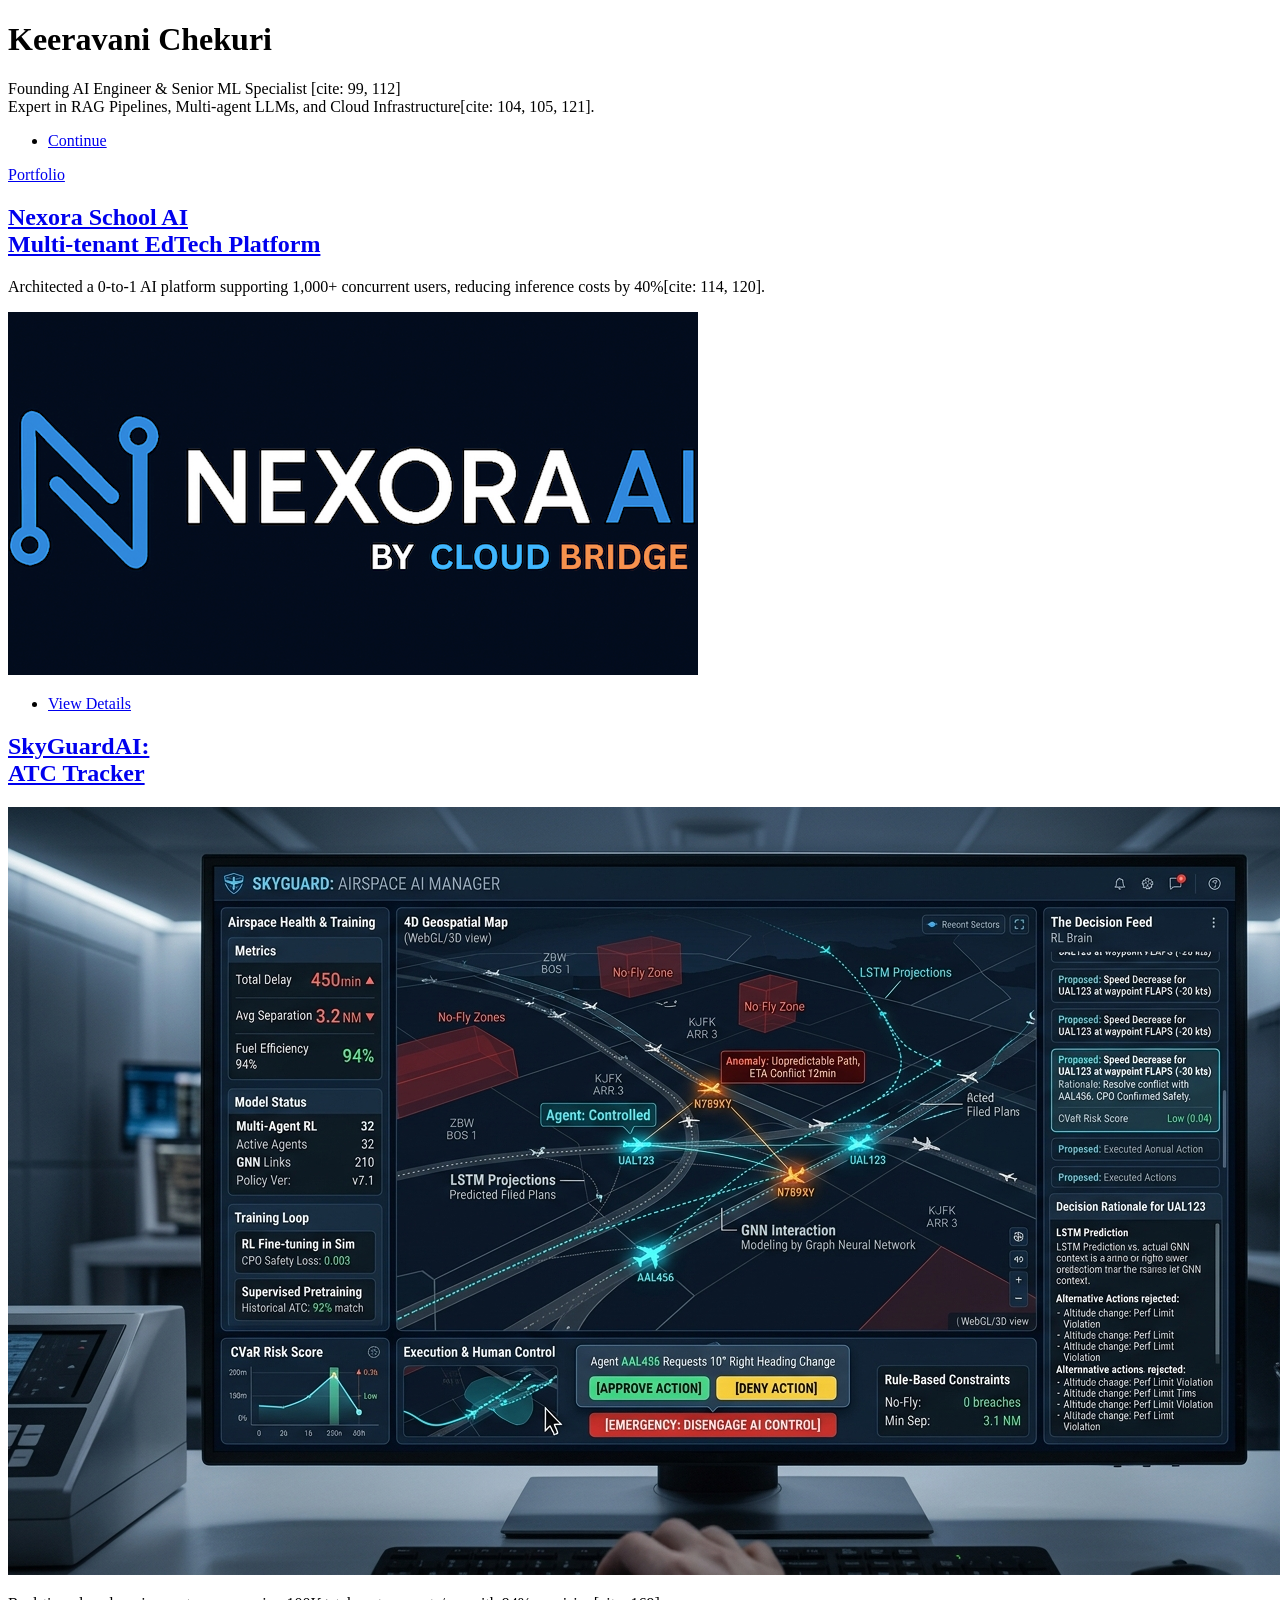
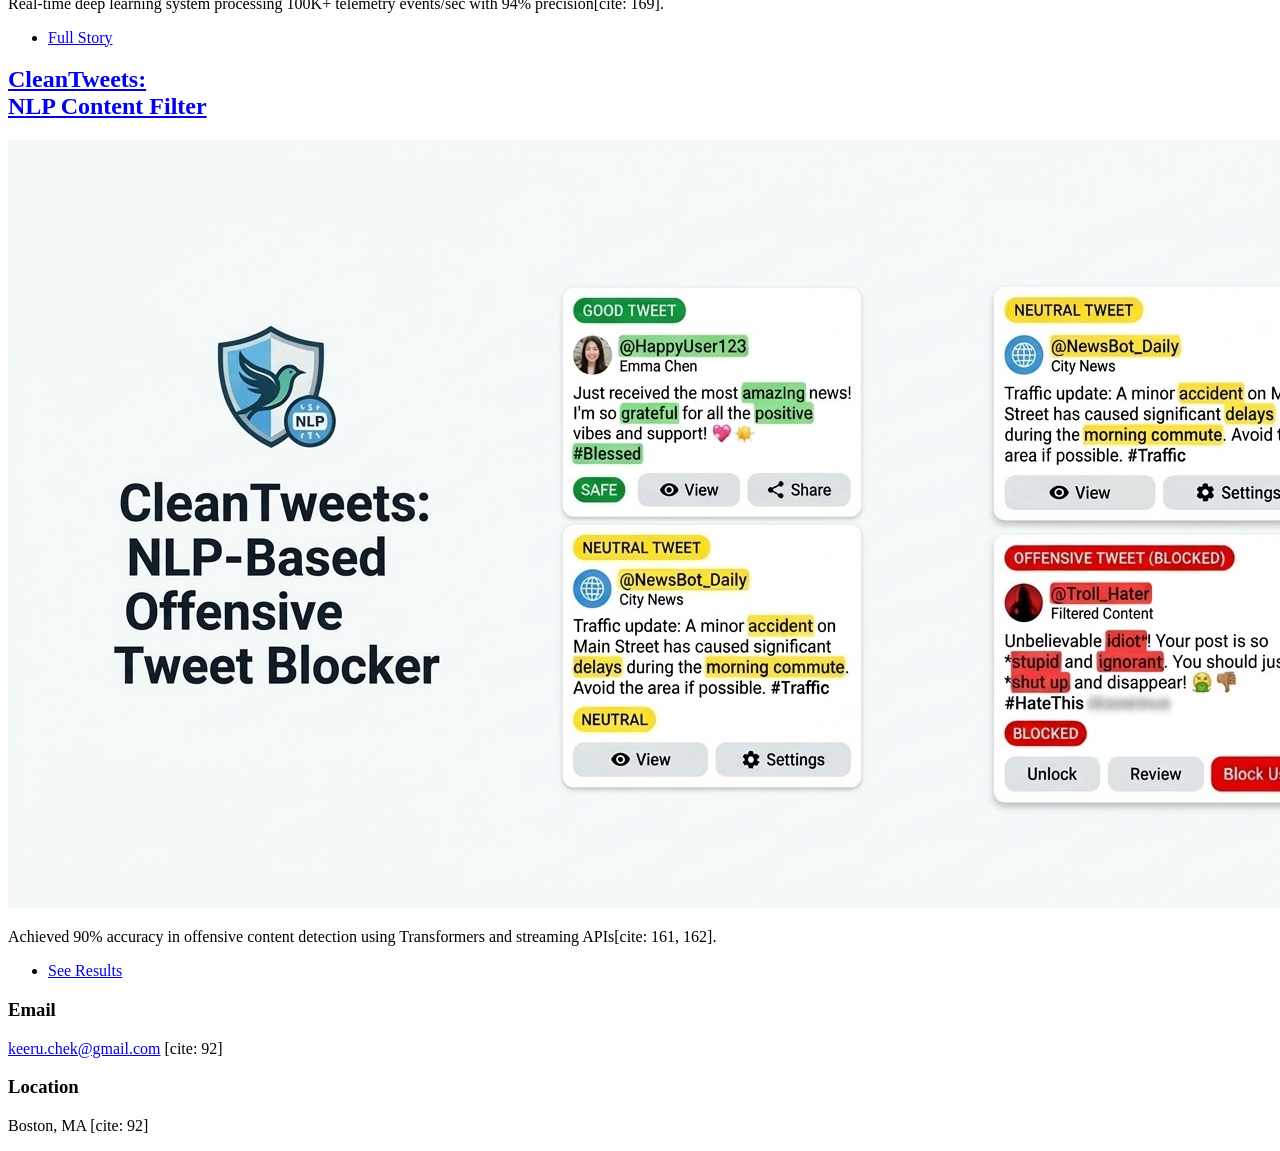
==== index.html @ 19f57e84 "Update noscript stylesheet link in index.html" ====
<!DOCTYPE HTML>
<html>
	<head>
		<title>Keeravani Chekuri Portfolio</title>
		<meta charset="utf-8" />
		<meta name="viewport" content="width=device-width, initial-scale=1, user-scalable=no" />
		<link rel="stylesheet" href="assets/css/main.css" />
		<noscript><link rel="stylesheet" href="assets/main.css" /></noscript>
	</head>
	<body class="is-preload">
		<div id="wrapper" class="fade-in">
			<div id="intro">
				<h1>Keeravani Chekuri</h1>
				<p>Founding AI Engineer & Senior ML Specialist [cite: 99, 112]<br />
				Expert in RAG Pipelines, Multi-agent LLMs, and Cloud Infrastructure[cite: 104, 105, 121].</p>
				<ul class="actions">
					<li><a href="#header" class="button icon solid solo fa-arrow-down scrolly">Continue</a></li>
				</ul>
			</div>

			<header id="header">
				<a href="index.html" class="logo">Portfolio</a>
			</header>

			<div id="main">
				<article class="post featured">
					<header class="major">
						<h2><a href="nexora.html">Nexora School AI<br />Multi-tenant EdTech Platform</a></h2>
						<p>Architected a 0-to-1 AI platform supporting 1,000+ concurrent users, reducing inference costs by 40%[cite: 114, 120].</p>
					</header>
					<a href="nexora.html" class="image main"><img src="assets/images/nexora.png" alt="" /></a>
					<ul class="actions special">
						<li><a href="nexoraschool.ai" class="button large">View Details</a></li>
					</ul>
				</article>

				<section class="posts">
					<article>
						<header>
							<h2><a href="skyguard.html">SkyGuardAI:<br />ATC Tracker</a></h2>
						</header>
						<a href="skyguard.html" class="image fit"><img src="assets/images/skyguard.png" alt="" /></a>
						<p>Real-time deep learning system processing 100K+ telemetry events/sec with 94% precision[cite: 169].</p>
						<ul class="actions special">
							<li><a href="skyguard.html" class="button">Full Story</a></li>
						</ul>
					</article>

					<article>
						<header>
							<h2><a href="cleantweets.html">CleanTweets:<br />NLP Content Filter</a></h2>
						</header>
						<a href="cleantweets.html" class="image fit"><img src="assets/images/cleantweets.png" alt="" /></a>
						<p>Achieved 90% accuracy in offensive content detection using Transformers and streaming APIs[cite: 161, 162].</p>
						<ul class="actions special">
							<li><a href="https://cleantweets.streamlit.app" class="button">See Results</a></li>
						</ul>
					</article>
				</section>
			</div>

			<footer id="footer">
				<section class="split contact">
					<section>
						<h3>Email</h3>
						<p><a href="mailto:keeru.chek@gmail.com">keeru.chek@gmail.com</a> [cite: 92]</p>
					</section>
					<section>
						<h3>Location</h3>
						<p>Boston, MA [cite: 92]</p>
					</section>
				</section>
			</footer>
		</div>

		<script src="assets/js/jquery.min.js"></script>
		<script src="assets/js/jquery.scrolly.min.js"></script>
		<script src="assets/js/main.js"></script>
	</body>
</html>
---- assets/main.css ----
@import url(fontawesome-all.min.css);
@import url("https://fonts.googleapis.com/css?family=Merriweather:300,700,300italic,700italic|Source+Sans+Pro:900");

/*
	Massively by HTML5 UP
	html5up.net | @ajlkn
	Free for personal and commercial use under the CCA 3.0 license (html5up.net/license)
*/

html, body, div, span, applet, object,
iframe, h1, h2, h3, h4, h5, h6, p, blockquote,
pre, a, abbr, acronym, address, big, cite,
code, del, dfn, em, img, ins, kbd, q, s, samp,
small, strike, strong, sub, sup, tt, var, b,
u, i, center, dl, dt, dd, ol, ul, li, fieldset,
form, label, legend, table, caption, tbody,
tfoot, thead, tr, th, td, article, aside,
canvas, details, embed, figure, figcaption,
footer, header, hgroup, menu, nav, output, ruby,
section, summary, time, mark, audio, video {
	margin: 0;
	padding: 0;
	border: 0;
	font-size: 100%;
	font: inherit;
	vertical-align: baseline;}

article, aside, details, figcaption, figure,
footer, header, hgroup, menu, nav, section {
	display: block;}

body {
	line-height: 1;
}

ol, ul {
	list-style: none;
}

blockquote, q {
	quotes: none;
}

	blockquote:before, blockquote:after, q:before, q:after {
		content: '';
		content: none;
	}

table {
	border-collapse: collapse;
	border-spacing: 0;
}

body {
	-webkit-text-size-adjust: none;
}

mark {
	background-color: transparent;
	color: inherit;
}

input::-moz-focus-inner {
	border: 0;
	padding: 0;
}

input, select, textarea {
	-moz-appearance: none;
	-webkit-appearance: none;
	-ms-appearance: none;
	appearance: none;
}

/* Basic */

	@-ms-viewport {
		width: device-width;
	}

	body {
		-ms-overflow-style: scrollbar;
	}

	@media screen and (max-width: 480px) {

		html, body {
			min-width: 320px;
		}

	}

	html {
		box-sizing: border-box;
	}

	*, *:before, *:after {
		box-sizing: inherit;
	}

	body {
		background-color: #1e252d;
	}

		body.is-preload *, body.is-preload *:before, body.is-preload *:after {
			-moz-animation: none !important;
			-webkit-animation: none !important;
			-ms-animation: none !important;
			animation: none !important;
			-moz-transition: none !important;
			-webkit-transition: none !important;
			-ms-transition: none !important;
			transition: none !important;
		}

/* Type */

	html {
		font-size: 16pt;
	}

		@media screen and (max-width: 1680px) {

			html {
				font-size: 12pt;
			}

		}

		@media screen and (max-width: 1280px) {

			html {
				font-size: 11pt;
			}

		}

		@media screen and (max-width: 360px) {

			html {
				font-size: 10pt;
			}

		}

	body {
		color: #212931;
	}

	body, input, select, textarea {
		font-family: "Merriweather", Georgia, serif;
		font-weight: 300;
		font-size: 1rem;
		line-height: 2.375;
	}

	a {
		-moz-transition: color 0.2s ease-in-out, background-color 0.2s ease-in-out, border-color 0.2s ease-in-out, box-shadow 0.2s ease-in-out;
		-webkit-transition: color 0.2s ease-in-out, background-color 0.2s ease-in-out, border-color 0.2s ease-in-out, box-shadow 0.2s ease-in-out;
		-ms-transition: color 0.2s ease-in-out, background-color 0.2s ease-in-out, border-color 0.2s ease-in-out, box-shadow 0.2s ease-in-out;
		transition: color 0.2s ease-in-out, background-color 0.2s ease-in-out, border-color 0.2s ease-in-out, box-shadow 0.2s ease-in-out;
		border-bottom: dotted 1px;
		text-decoration: none;
	}

		a:hover {
			border-bottom-color: transparent;
		}

	strong, b {
		font-weight: 600;
	}

	em, i {
		font-style: italic;
	}

	p {
		text-align: justify;
		margin: 0 0 2rem 0;
	}

	h1, h2, h3, h4, h5, h6 {
		font-family: "Source Sans Pro", Helvetica, sans-serif;
		font-weight: 900;
		line-height: 1.5;
		letter-spacing: 0.075em;
		text-transform: uppercase;
		margin: 0 0 1rem 0;
	}

		h1 a, h2 a, h3 a, h4 a, h5 a, h6 a {
			border-bottom: 0;
			color: inherit;
			text-decoration: none;
		}

	h1 {
		font-size: 4rem;
		line-height: 1.1;
		margin: 0 0 2rem 0;
	}

	h2 {
		font-size: 1.75rem;
		line-height: 1.3;
		margin: 0 0 1.5rem 0;
	}

	h3 {
		font-size: 1.25rem;
		margin: 0 0 1.5rem 0;
	}

	h4 {
		font-size: 1rem;
	}

	h5 {
		font-size: 0.9rem;
	}

	h6 {
		font-size: 0.8rem;
	}

	sub {
		font-size: 0.8rem;
		position: relative;
		top: 0.5rem;
	}

	sup {
		font-size: 0.8rem;
		position: relative;
		top: -0.5rem;
	}

	blockquote {
		border-left: solid 4px;
		font-style: italic;
		margin: 0 0 2rem 0;
		padding: 0.5rem 0 0.5rem 2rem;
	}

	code {
		border: solid 2px;
		font-family: "Courier New", monospace;
		font-size: 0.9rem;
		margin: 0 0.25rem;
		padding: 0.25rem 0.65rem;
	}

	pre {
		-webkit-overflow-scrolling: touch;
		font-family: "Courier New", monospace;
		font-size: 0.9rem;
		margin: 0 0 2rem 0;
	}

		pre code {
			display: block;
			line-height: 1.75;
			padding: 1rem 1.5rem;
			overflow-x: auto;
		}

	hr {
		border: 0;
		border-bottom: solid 2px;
		margin: 3rem 0;
	}

		hr.major {
			margin: 5rem 0;
		}

	.align-left {
		text-align: left;
	}

	.align-center {
		text-align: center;
	}

	.align-right {
		text-align: right;
	}

	input, select, textarea {
		color: #212931;
	}

	a {
		color: #212931;
		border-bottom-color: rgba(33, 41, 49, 0.5);
	}

		a:hover {
			border-bottom-color: transparent;
			color: #18bfef !important;
		}

	strong, b {
		color: #212931;
	}

	h1, h2, h3, h4, h5, h6 {
		color: #212931;
	}

	blockquote {
		border-left-color: #eeeeee;
	}

	code {
		background: rgba(220, 220, 220, 0.25);
		border-color: #eeeeee;
	}

	hr {
		border-bottom-color: #eeeeee;
	}

/* Row */

	.row {
		display: flex;
		flex-wrap: wrap;
		box-sizing: border-box;
		align-items: stretch;
	}

		.row > * {
			box-sizing: border-box;
		}

		.row.gtr-uniform > * > :last-child {
			margin-bottom: 0;
		}

		.row.aln-left {
			justify-content: flex-start;
		}

		.row.aln-center {
			justify-content: center;
		}

		.row.aln-right {
			justify-content: flex-end;
		}

		.row.aln-top {
			align-items: flex-start;
		}

		.row.aln-middle {
			align-items: center;
		}

		.row.aln-bottom {
			align-items: flex-end;
		}

		.row > .imp {
			order: -1;
		}

		.row > .col-1 {
			width: 8.33333%;
		}

		.row > .off-1 {
			margin-left: 8.33333%;
		}

		.row > .col-2 {
			width: 16.66667%;
		}

		.row > .off-2 {
			margin-left: 16.66667%;
		}

		.row > .col-3 {
			width: 25%;
		}

		.row > .off-3 {
			margin-left: 25%;
		}

		.row > .col-4 {
			width: 33.33333%;
		}

		.row > .off-4 {
			margin-left: 33.33333%;
		}

		.row > .col-5 {
			width: 41.66667%;
		}

		.row > .off-5 {
			margin-left: 41.66667%;
		}

		.row > .col-6 {
			width: 50%;
		}

		.row > .off-6 {
			margin-left: 50%;
		}

		.row > .col-7 {
			width: 58.33333%;
		}

		.row > .off-7 {
			margin-left: 58.33333%;
		}

		.row > .col-8 {
			width: 66.66667%;
		}

		.row > .off-8 {
			margin-left: 66.66667%;
		}

		.row > .col-9 {
			width: 75%;
		}

		.row > .off-9 {
			margin-left: 75%;
		}

		.row > .col-10 {
			width: 83.33333%;
		}

		.row > .off-10 {
			margin-left: 83.33333%;
		}

		.row > .col-11 {
			width: 91.66667%;
		}

		.row > .off-11 {
			margin-left: 91.66667%;
		}

		.row > .col-12 {
			width: 100%;
		}

		.row > .off-12 {
			margin-left: 100%;
		}

		.row.gtr-0 {
			margin-top: 0;
			margin-left: 0rem;
		}

			.row.gtr-0 > * {
				padding: 0 0 0 0rem;
			}

			.row.gtr-0.gtr-uniform {
				margin-top: 0rem;
			}

				.row.gtr-0.gtr-uniform > * {
					padding-top: 0rem;
				}

		.row.gtr-25 {
			margin-top: 0;
			margin-left: -0.375rem;
		}

			.row.gtr-25 > * {
				padding: 0 0 0 0.375rem;
			}

			.row.gtr-25.gtr-uniform {
				margin-top: -0.375rem;
			}

				.row.gtr-25.gtr-uniform > * {
					padding-top: 0.375rem;
				}

		.row.gtr-50 {
			margin-top: 0;
			margin-left: -0.75rem;
		}

			.row.gtr-50 > * {
				padding: 0 0 0 0.75rem;
			}

			.row.gtr-50.gtr-uniform {
				margin-top: -0.75rem;
			}

				.row.gtr-50.gtr-uniform > * {
					padding-top: 0.75rem;
				}

		.row {
			margin-top: 0;
			margin-left: -1.5rem;
		}

			.row > * {
				padding: 0 0 0 1.5rem;
			}

			.row.gtr-uniform {
				margin-top: -1.5rem;
			}

				.row.gtr-uniform > * {
					padding-top: 1.5rem;
				}

		.row.gtr-150 {
			margin-top: 0;
			margin-left: -2.25rem;
		}

			.row.gtr-150 > * {
				padding: 0 0 0 2.25rem;
			}

			.row.gtr-150.gtr-uniform {
				margin-top: -2.25rem;
			}

				.row.gtr-150.gtr-uniform > * {
					padding-top: 2.25rem;
				}

		.row.gtr-200 {
			margin-top: 0;
			margin-left: -3rem;
		}

			.row.gtr-200 > * {
				padding: 0 0 0 3rem;
			}

			.row.gtr-200.gtr-uniform {
				margin-top: -3rem;
			}

				.row.gtr-200.gtr-uniform > * {
					padding-top: 3rem;
				}

		@media screen and (max-width: 1680px) {

			.row {
				display: flex;
				flex-wrap: wrap;
				box-sizing: border-box;
				align-items: stretch;
			}

				.row > * {
					box-sizing: border-box;
				}

				.row.gtr-uniform > * > :last-child {
					margin-bottom: 0;
				}

				.row.aln-left {
					justify-content: flex-start;
				}

				.row.aln-center {
					justify-content: center;
				}

				.row.aln-right {
					justify-content: flex-end;
				}

				.row.aln-top {
					align-items: flex-start;
				}

				.row.aln-middle {
					align-items: center;
				}

				.row.aln-bottom {
					align-items: flex-end;
				}

				.row > .imp-xlarge {
					order: -1;
				}

				.row > .col-1-xlarge {
					width: 8.33333%;
				}

				.row > .off-1-xlarge {
					margin-left: 8.33333%;
				}

				.row > .col-2-xlarge {
					width: 16.66667%;
				}

				.row > .off-2-xlarge {
					margin-left: 16.66667%;
				}

				.row > .col-3-xlarge {
					width: 25%;
				}

				.row > .off-3-xlarge {
					margin-left: 25%;
				}

				.row > .col-4-xlarge {
					width: 33.33333%;
				}

				.row > .off-4-xlarge {
					margin-left: 33.33333%;
				}

				.row > .col-5-xlarge {
					width: 41.66667%;
				}

				.row > .off-5-xlarge {
					margin-left: 41.66667%;
				}

				.row > .col-6-xlarge {
					width: 50%;
				}

				.row > .off-6-xlarge {
					margin-left: 50%;
				}

				.row > .col-7-xlarge {
					width: 58.33333%;
				}

				.row > .off-7-xlarge {
					margin-left: 58.33333%;
				}

				.row > .col-8-xlarge {
					width: 66.66667%;
				}

				.row > .off-8-xlarge {
					margin-left: 66.66667%;
				}

				.row > .col-9-xlarge {
					width: 75%;
				}

				.row > .off-9-xlarge {
					margin-left: 75%;
				}

				.row > .col-10-xlarge {
					width: 83.33333%;
				}

				.row > .off-10-xlarge {
					margin-left: 83.33333%;
				}

				.row > .col-11-xlarge {
					width: 91.66667%;
				}

				.row > .off-11-xlarge {
					margin-left: 91.66667%;
				}

				.row > .col-12-xlarge {
					width: 100%;
				}

				.row > .off-12-xlarge {
					margin-left: 100%;
				}

				.row.gtr-0 {
					margin-top: 0;
					margin-left: 0rem;
				}

					.row.gtr-0 > * {
						padding: 0 0 0 0rem;
					}

					.row.gtr-0.gtr-uniform {
						margin-top: 0rem;
					}

						.row.gtr-0.gtr-uniform > * {
							padding-top: 0rem;
						}

				.row.gtr-25 {
					margin-top: 0;
					margin-left: -0.375rem;
				}

					.row.gtr-25 > * {
						padding: 0 0 0 0.375rem;
					}

					.row.gtr-25.gtr-uniform {
						margin-top: -0.375rem;
					}

						.row.gtr-25.gtr-uniform > * {
							padding-top: 0.375rem;
						}

				.row.gtr-50 {
					margin-top: 0;
					margin-left: -0.75rem;
				}

					.row.gtr-50 > * {
						padding: 0 0 0 0.75rem;
					}

					.row.gtr-50.gtr-uniform {
						margin-top: -0.75rem;
					}

						.row.gtr-50.gtr-uniform > * {
							padding-top: 0.75rem;
						}

				.row {
					margin-top: 0;
					margin-left: -1.5rem;
				}

					.row > * {
						padding: 0 0 0 1.5rem;
					}

					.row.gtr-uniform {
						margin-top: -1.5rem;
					}

						.row.gtr-uniform > * {
							padding-top: 1.5rem;
						}

				.row.gtr-150 {
					margin-top: 0;
					margin-left: -2.25rem;
				}

					.row.gtr-150 > * {
						padding: 0 0 0 2.25rem;
					}

					.row.gtr-150.gtr-uniform {
						margin-top: -2.25rem;
					}

						.row.gtr-150.gtr-uniform > * {
							padding-top: 2.25rem;
						}

				.row.gtr-200 {
					margin-top: 0;
					margin-left: -3rem;
				}

					.row.gtr-200 > * {
						padding: 0 0 0 3rem;
					}

					.row.gtr-200.gtr-uniform {
						margin-top: -3rem;
					}

						.row.gtr-200.gtr-uniform > * {
							padding-top: 3rem;
						}

		}

		@media screen and (max-width: 1280px) {

			.row {
				display: flex;
				flex-wrap: wrap;
				box-sizing: border-box;
				align-items: stretch;
			}

				.row > * {
					box-sizing: border-box;
				}

				.row.gtr-uniform > * > :last-child {
					margin-bottom: 0;
				}

				.row.aln-left {
					justify-content: flex-start;
				}

				.row.aln-center {
					justify-content: center;
				}

				.row.aln-right {
					justify-content: flex-end;
				}

				.row.aln-top {
					align-items: flex-start;
				}

				.row.aln-middle {
					align-items: center;
				}

				.row.aln-bottom {
					align-items: flex-end;
				}

				.row > .imp-large {
					order: -1;
				}

				.row > .col-1-large {
					width: 8.33333%;
				}

				.row > .off-1-large {
					margin-left: 8.33333%;
				}

				.row > .col-2-large {
					width: 16.66667%;
				}

				.row > .off-2-large {
					margin-left: 16.66667%;
				}

				.row > .col-3-large {
					width: 25%;
				}

				.row > .off-3-large {
					margin-left: 25%;
				}

				.row > .col-4-large {
					width: 33.33333%;
				}

				.row > .off-4-large {
					margin-left: 33.33333%;
				}

				.row > .col-5-large {
					width: 41.66667%;
				}

				.row > .off-5-large {
					margin-left: 41.66667%;
				}

				.row > .col-6-large {
					width: 50%;
				}

				.row > .off-6-large {
					margin-left: 50%;
				}

				.row > .col-7-large {
					width: 58.33333%;
				}

				.row > .off-7-large {
					margin-left: 58.33333%;
				}

				.row > .col-8-large {
					width: 66.66667%;
				}

				.row > .off-8-large {
					margin-left: 66.66667%;
				}

				.row > .col-9-large {
					width: 75%;
				}

				.row > .off-9-large {
					margin-left: 75%;
				}

				.row > .col-10-large {
					width: 83.33333%;
				}

				.row > .off-10-large {
					margin-left: 83.33333%;
				}

				.row > .col-11-large {
					width: 91.66667%;
				}

				.row > .off-11-large {
					margin-left: 91.66667%;
				}

				.row > .col-12-large {
					width: 100%;
				}

				.row > .off-12-large {
					margin-left: 100%;
				}

				.row.gtr-0 {
					margin-top: 0;
					margin-left: 0rem;
				}

					.row.gtr-0 > * {
						padding: 0 0 0 0rem;
					}

					.row.gtr-0.gtr-uniform {
						margin-top: 0rem;
					}

						.row.gtr-0.gtr-uniform > * {
							padding-top: 0rem;
						}

				.row.gtr-25 {
					margin-top: 0;
					margin-left: -0.375rem;
				}

					.row.gtr-25 > * {
						padding: 0 0 0 0.375rem;
					}

					.row.gtr-25.gtr-uniform {
						margin-top: -0.375rem;
					}

						.row.gtr-25.gtr-uniform > * {
							padding-top: 0.375rem;
						}

				.row.gtr-50 {
					margin-top: 0;
					margin-left: -0.75rem;
				}

					.row.gtr-50 > * {
						padding: 0 0 0 0.75rem;
					}

					.row.gtr-50.gtr-uniform {
						margin-top: -0.75rem;
					}

						.row.gtr-50.gtr-uniform > * {
							padding-top: 0.75rem;
						}

				.row {
					margin-top: 0;
					margin-left: -1.5rem;
				}

					.row > * {
						padding: 0 0 0 1.5rem;
					}

					.row.gtr-uniform {
						margin-top: -1.5rem;
					}

						.row.gtr-uniform > * {
							padding-top: 1.5rem;
						}

				.row.gtr-150 {
					margin-top: 0;
					margin-left: -2.25rem;
				}

					.row.gtr-150 > * {
						padding: 0 0 0 2.25rem;
					}

					.row.gtr-150.gtr-uniform {
						margin-top: -2.25rem;
					}

						.row.gtr-150.gtr-uniform > * {
							padding-top: 2.25rem;
						}

				.row.gtr-200 {
					margin-top: 0;
					margin-left: -3rem;
				}

					.row.gtr-200 > * {
						padding: 0 0 0 3rem;
					}

					.row.gtr-200.gtr-uniform {
						margin-top: -3rem;
					}

						.row.gtr-200.gtr-uniform > * {
							padding-top: 3rem;
						}

		}

		@media screen and (max-width: 980px) {

			.row {
				display: flex;
				flex-wrap: wrap;
				box-sizing: border-box;
				align-items: stretch;
			}

				.row > * {
					box-sizing: border-box;
				}

				.row.gtr-uniform > * > :last-child {
					margin-bottom: 0;
				}

				.row.aln-left {
					justify-content: flex-start;
				}

				.row.aln-center {
					justify-content: center;
				}

				.row.aln-right {
					justify-content: flex-end;
				}

				.row.aln-top {
					align-items: flex-start;
				}

				.row.aln-middle {
					align-items: center;
				}

				.row.aln-bottom {
					align-items: flex-end;
				}

				.row > .imp-medium {
					order: -1;
				}

				.row > .col-1-medium {
					width: 8.33333%;
				}

				.row > .off-1-medium {
					margin-left: 8.33333%;
				}

				.row > .col-2-medium {
					width: 16.66667%;
				}

				.row > .off-2-medium {
					margin-left: 16.66667%;
				}

				.row > .col-3-medium {
					width: 25%;
				}

				.row > .off-3-medium {
					margin-left: 25%;
				}

				.row > .col-4-medium {
					width: 33.33333%;
				}

				.row > .off-4-medium {
					margin-left: 33.33333%;
				}

				.row > .col-5-medium {
					width: 41.66667%;
				}

				.row > .off-5-medium {
					margin-left: 41.66667%;
				}

				.row > .col-6-medium {
					width: 50%;
				}

				.row > .off-6-medium {
					margin-left: 50%;
				}

				.row > .col-7-medium {
					width: 58.33333%;
				}

				.row > .off-7-medium {
					margin-left: 58.33333%;
				}

				.row > .col-8-medium {
					width: 66.66667%;
				}

				.row > .off-8-medium {
					margin-left: 66.66667%;
				}

				.row > .col-9-medium {
					width: 75%;
				}

				.row > .off-9-medium {
					margin-left: 75%;
				}

				.row > .col-10-medium {
					width: 83.33333%;
				}

				.row > .off-10-medium {
					margin-left: 83.33333%;
				}

				.row > .col-11-medium {
					width: 91.66667%;
				}

				.row > .off-11-medium {
					margin-left: 91.66667%;
				}

				.row > .col-12-medium {
					width: 100%;
				}

				.row > .off-12-medium {
					margin-left: 100%;
				}

				.row.gtr-0 {
					margin-top: 0;
					margin-left: 0rem;
				}

					.row.gtr-0 > * {
						padding: 0 0 0 0rem;
					}

					.row.gtr-0.gtr-uniform {
						margin-top: 0rem;
					}

						.row.gtr-0.gtr-uniform > * {
							padding-top: 0rem;
						}

				.row.gtr-25 {
					margin-top: 0;
					margin-left: -0.375rem;
				}

					.row.gtr-25 > * {
						padding: 0 0 0 0.375rem;
					}

					.row.gtr-25.gtr-uniform {
						margin-top: -0.375rem;
					}

						.row.gtr-25.gtr-uniform > * {
							padding-top: 0.375rem;
						}

				.row.gtr-50 {
					margin-top: 0;
					margin-left: -0.75rem;
				}

					.row.gtr-50 > * {
						padding: 0 0 0 0.75rem;
					}

					.row.gtr-50.gtr-uniform {
						margin-top: -0.75rem;
					}

						.row.gtr-50.gtr-uniform > * {
							padding-top: 0.75rem;
						}

				.row {
					margin-top: 0;
					margin-left: -1.5rem;
				}

					.row > * {
						padding: 0 0 0 1.5rem;
					}

					.row.gtr-uniform {
						margin-top: -1.5rem;
					}

						.row.gtr-uniform > * {
							padding-top: 1.5rem;
						}

				.row.gtr-150 {
					margin-top: 0;
					margin-left: -2.25rem;
				}

					.row.gtr-150 > * {
						padding: 0 0 0 2.25rem;
					}

					.row.gtr-150.gtr-uniform {
						margin-top: -2.25rem;
					}

						.row.gtr-150.gtr-uniform > * {
							padding-top: 2.25rem;
						}

				.row.gtr-200 {
					margin-top: 0;
					margin-left: -3rem;
				}

					.row.gtr-200 > * {
						padding: 0 0 0 3rem;
					}

					.row.gtr-200.gtr-uniform {
						margin-top: -3rem;
					}

						.row.gtr-200.gtr-uniform > * {
							padding-top: 3rem;
						}

		}

		@media screen and (max-width: 736px) {

			.row {
				display: flex;
				flex-wrap: wrap;
				box-sizing: border-box;
				align-items: stretch;
			}

				.row > * {
					box-sizing: border-box;
				}

				.row.gtr-uniform > * > :last-child {
					margin-bottom: 0;
				}

				.row.aln-left {
					justify-content: flex-start;
				}

				.row.aln-center {
					justify-content: center;
				}

				.row.aln-right {
					justify-content: flex-end;
				}

				.row.aln-top {
					align-items: flex-start;
				}

				.row.aln-middle {
					align-items: center;
				}

				.row.aln-bottom {
					align-items: flex-end;
				}

				.row > .imp-small {
					order: -1;
				}

				.row > .col-1-small {
					width: 8.33333%;
				}

				.row > .off-1-small {
					margin-left: 8.33333%;
				}

				.row > .col-2-small {
					width: 16.66667%;
				}

				.row > .off-2-small {
					margin-left: 16.66667%;
				}

				.row > .col-3-small {
					width: 25%;
				}

				.row > .off-3-small {
					margin-left: 25%;
				}

				.row > .col-4-small {
					width: 33.33333%;
				}

				.row > .off-4-small {
					margin-left: 33.33333%;
				}

				.row > .col-5-small {
					width: 41.66667%;
				}

				.row > .off-5-small {
					margin-left: 41.66667%;
				}

				.row > .col-6-small {
					width: 50%;
				}

				.row > .off-6-small {
					margin-left: 50%;
				}

				.row > .col-7-small {
					width: 58.33333%;
				}

				.row > .off-7-small {
					margin-left: 58.33333%;
				}

				.row > .col-8-small {
					width: 66.66667%;
				}

				.row > .off-8-small {
					margin-left: 66.66667%;
				}

				.row > .col-9-small {
					width: 75%;
				}

				.row > .off-9-small {
					margin-left: 75%;
				}

				.row > .col-10-small {
					width: 83.33333%;
				}

				.row > .off-10-small {
					margin-left: 83.33333%;
				}

				.row > .col-11-small {
					width: 91.66667%;
				}

				.row > .off-11-small {
					margin-left: 91.66667%;
				}

				.row > .col-12-small {
					width: 100%;
				}

				.row > .off-12-small {
					margin-left: 100%;
				}

				.row.gtr-0 {
					margin-top: 0;
					margin-left: 0rem;
				}

					.row.gtr-0 > * {
						padding: 0 0 0 0rem;
					}

					.row.gtr-0.gtr-uniform {
						margin-top: 0rem;
					}

						.row.gtr-0.gtr-uniform > * {
							padding-top: 0rem;
						}

				.row.gtr-25 {
					margin-top: 0;
					margin-left: -0.375rem;
				}

					.row.gtr-25 > * {
						padding: 0 0 0 0.375rem;
					}

					.row.gtr-25.gtr-uniform {
						margin-top: -0.375rem;
					}

						.row.gtr-25.gtr-uniform > * {
							padding-top: 0.375rem;
						}

				.row.gtr-50 {
					margin-top: 0;
					margin-left: -0.75rem;
				}

					.row.gtr-50 > * {
						padding: 0 0 0 0.75rem;
					}

					.row.gtr-50.gtr-uniform {
						margin-top: -0.75rem;
					}

						.row.gtr-50.gtr-uniform > * {
							padding-top: 0.75rem;
						}

				.row {
					margin-top: 0;
					margin-left: -1.5rem;
				}

					.row > * {
						padding: 0 0 0 1.5rem;
					}

					.row.gtr-uniform {
						margin-top: -1.5rem;
					}

						.row.gtr-uniform > * {
							padding-top: 1.5rem;
						}

				.row.gtr-150 {
					margin-top: 0;
					margin-left: -2.25rem;
				}

					.row.gtr-150 > * {
						padding: 0 0 0 2.25rem;
					}

					.row.gtr-150.gtr-uniform {
						margin-top: -2.25rem;
					}

						.row.gtr-150.gtr-uniform > * {
							padding-top: 2.25rem;
						}

				.row.gtr-200 {
					margin-top: 0;
					margin-left: -3rem;
				}

					.row.gtr-200 > * {
						padding: 0 0 0 3rem;
					}

					.row.gtr-200.gtr-uniform {
						margin-top: -3rem;
					}

						.row.gtr-200.gtr-uniform > * {
							padding-top: 3rem;
						}

		}

		@media screen and (max-width: 480px) {

			.row {
				display: flex;
				flex-wrap: wrap;
				box-sizing: border-box;
				align-items: stretch;
			}

				.row > * {
					box-sizing: border-box;
				}

				.row.gtr-uniform > * > :last-child {
					margin-bottom: 0;
				}

				.row.aln-left {
					justify-content: flex-start;
				}

				.row.aln-center {
					justify-content: center;
				}

				.row.aln-right {
					justify-content: flex-end;
				}

				.row.aln-top {
					align-items: flex-start;
				}

				.row.aln-middle {
					align-items: center;
				}

				.row.aln-bottom {
					align-items: flex-end;
				}

				.row > .imp-xsmall {
					order: -1;
				}

				.row > .col-1-xsmall {
					width: 8.33333%;
				}

				.row > .off-1-xsmall {
					margin-left: 8.33333%;
				}

				.row > .col-2-xsmall {
					width: 16.66667%;
				}

				.row > .off-2-xsmall {
					margin-left: 16.66667%;
				}

				.row > .col-3-xsmall {
					width: 25%;
				}

				.row > .off-3-xsmall {
					margin-left: 25%;
				}

				.row > .col-4-xsmall {
					width: 33.33333%;
				}

				.row > .off-4-xsmall {
					margin-left: 33.33333%;
				}

				.row > .col-5-xsmall {
					width: 41.66667%;
				}

				.row > .off-5-xsmall {
					margin-left: 41.66667%;
				}

				.row > .col-6-xsmall {
					width: 50%;
				}

				.row > .off-6-xsmall {
					margin-left: 50%;
				}

				.row > .col-7-xsmall {
					width: 58.33333%;
				}

				.row > .off-7-xsmall {
					margin-left: 58.33333%;
				}

				.row > .col-8-xsmall {
					width: 66.66667%;
				}

				.row > .off-8-xsmall {
					margin-left: 66.66667%;
				}

				.row > .col-9-xsmall {
					width: 75%;
				}

				.row > .off-9-xsmall {
					margin-left: 75%;
				}

				.row > .col-10-xsmall {
					width: 83.33333%;
				}

				.row > .off-10-xsmall {
					margin-left: 83.33333%;
				}

				.row > .col-11-xsmall {
					width: 91.66667%;
				}

				.row > .off-11-xsmall {
					margin-left: 91.66667%;
				}

				.row > .col-12-xsmall {
					width: 100%;
				}

				.row > .off-12-xsmall {
					margin-left: 100%;
				}

				.row.gtr-0 {
					margin-top: 0;
					margin-left: 0rem;
				}

					.row.gtr-0 > * {
						padding: 0 0 0 0rem;
					}

					.row.gtr-0.gtr-uniform {
						margin-top: 0rem;
					}

						.row.gtr-0.gtr-uniform > * {
							padding-top: 0rem;
						}

				.row.gtr-25 {
					margin-top: 0;
					margin-left: -0.375rem;
				}

					.row.gtr-25 > * {
						padding: 0 0 0 0.375rem;
					}

					.row.gtr-25.gtr-uniform {
						margin-top: -0.375rem;
					}

						.row.gtr-25.gtr-uniform > * {
							padding-top: 0.375rem;
						}

				.row.gtr-50 {
					margin-top: 0;
					margin-left: -0.75rem;
				}

					.row.gtr-50 > * {
						padding: 0 0 0 0.75rem;
					}

					.row.gtr-50.gtr-uniform {
						margin-top: -0.75rem;
					}

						.row.gtr-50.gtr-uniform > * {
							padding-top: 0.75rem;
						}

				.row {
					margin-top: 0;
					margin-left: -1.5rem;
				}

					.row > * {
						padding: 0 0 0 1.5rem;
					}

					.row.gtr-uniform {
						margin-top: -1.5rem;
					}

						.row.gtr-uniform > * {
							padding-top: 1.5rem;
						}

				.row.gtr-150 {
					margin-top: 0;
					margin-left: -2.25rem;
				}

					.row.gtr-150 > * {
						padding: 0 0 0 2.25rem;
					}

					.row.gtr-150.gtr-uniform {
						margin-top: -2.25rem;
					}

						.row.gtr-150.gtr-uniform > * {
							padding-top: 2.25rem;
						}

				.row.gtr-200 {
					margin-top: 0;
					margin-left: -3rem;
				}

					.row.gtr-200 > * {
						padding: 0 0 0 3rem;
					}

					.row.gtr-200.gtr-uniform {
						margin-top: -3rem;
					}

						.row.gtr-200.gtr-uniform > * {
							padding-top: 3rem;
						}

		}

		@media screen and (max-width: 360px) {

			.row {
				display: flex;
				flex-wrap: wrap;
				box-sizing: border-box;
				align-items: stretch;
			}

				.row > * {
					box-sizing: border-box;
				}

				.row.gtr-uniform > * > :last-child {
					margin-bottom: 0;
				}

				.row.aln-left {
					justify-content: flex-start;
				}

				.row.aln-center {
					justify-content: center;
				}

				.row.aln-right {
					justify-content: flex-end;
				}

				.row.aln-top {
					align-items: flex-start;
				}

				.row.aln-middle {
					align-items: center;
				}

				.row.aln-bottom {
					align-items: flex-end;
				}

				.row > .imp-xxsmall {
					order: -1;
				}

				.row > .col-1-xxsmall {
					width: 8.33333%;
				}

				.row > .off-1-xxsmall {
					margin-left: 8.33333%;
				}

				.row > .col-2-xxsmall {
					width: 16.66667%;
				}

				.row > .off-2-xxsmall {
					margin-left: 16.66667%;
				}

				.row > .col-3-xxsmall {
					width: 25%;
				}

				.row > .off-3-xxsmall {
					margin-left: 25%;
				}

				.row > .col-4-xxsmall {
					width: 33.33333%;
				}

				.row > .off-4-xxsmall {
					margin-left: 33.33333%;
				}

				.row > .col-5-xxsmall {
					width: 41.66667%;
				}

				.row > .off-5-xxsmall {
					margin-left: 41.66667%;
				}

				.row > .col-6-xxsmall {
					width: 50%;
				}

				.row > .off-6-xxsmall {
					margin-left: 50%;
				}

				.row > .col-7-xxsmall {
					width: 58.33333%;
				}

				.row > .off-7-xxsmall {
					margin-left: 58.33333%;
				}

				.row > .col-8-xxsmall {
					width: 66.66667%;
				}

				.row > .off-8-xxsmall {
					margin-left: 66.66667%;
				}

				.row > .col-9-xxsmall {
					width: 75%;
				}

				.row > .off-9-xxsmall {
					margin-left: 75%;
				}

				.row > .col-10-xxsmall {
					width: 83.33333%;
				}

				.row > .off-10-xxsmall {
					margin-left: 83.33333%;
				}

				.row > .col-11-xxsmall {
					width: 91.66667%;
				}

				.row > .off-11-xxsmall {
					margin-left: 91.66667%;
				}

				.row > .col-12-xxsmall {
					width: 100%;
				}

				.row > .off-12-xxsmall {
					margin-left: 100%;
				}

				.row.gtr-0 {
					margin-top: 0;
					margin-left: 0rem;
				}

					.row.gtr-0 > * {
						padding: 0 0 0 0rem;
					}

					.row.gtr-0.gtr-uniform {
						margin-top: 0rem;
					}

						.row.gtr-0.gtr-uniform > * {
							padding-top: 0rem;
						}

				.row.gtr-25 {
					margin-top: 0;
					margin-left: -0.375rem;
				}

					.row.gtr-25 > * {
						padding: 0 0 0 0.375rem;
					}

					.row.gtr-25.gtr-uniform {
						margin-top: -0.375rem;
					}

						.row.gtr-25.gtr-uniform > * {
							padding-top: 0.375rem;
						}

				.row.gtr-50 {
					margin-top: 0;
					margin-left: -0.75rem;
				}

					.row.gtr-50 > * {
						padding: 0 0 0 0.75rem;
					}

					.row.gtr-50.gtr-uniform {
						margin-top: -0.75rem;
					}

						.row.gtr-50.gtr-uniform > * {
							padding-top: 0.75rem;
						}

				.row {
					margin-top: 0;
					margin-left: -1.5rem;
				}

					.row > * {
						padding: 0 0 0 1.5rem;
					}

					.row.gtr-uniform {
						margin-top: -1.5rem;
					}

						.row.gtr-uniform > * {
							padding-top: 1.5rem;
						}

				.row.gtr-150 {
					margin-top: 0;
					margin-left: -2.25rem;
				}

					.row.gtr-150 > * {
						padding: 0 0 0 2.25rem;
					}

					.row.gtr-150.gtr-uniform {
						margin-top: -2.25rem;
					}

						.row.gtr-150.gtr-uniform > * {
							padding-top: 2.25rem;
						}

				.row.gtr-200 {
					margin-top: 0;
					margin-left: -3rem;
				}

					.row.gtr-200 > * {
						padding: 0 0 0 3rem;
					}

					.row.gtr-200.gtr-uniform {
						margin-top: -3rem;
					}

						.row.gtr-200.gtr-uniform > * {
							padding-top: 3rem;
						}

		}

/* Box */

	.box {
		border: solid 2px;
		margin-bottom: 2rem;
		padding: 1.5rem;
	}

		.box > :last-child,
		.box > :last-child > :last-child,
		.box > :last-child > :last-child > :last-child {
			margin-bottom: 0;
		}

		.box.alt {
			border: 0;
			border-radius: 0;
			padding: 0;
		}

	.box {
		border-color: #eeeeee;
	}

/* Button */

	input[type="submit"],
	input[type="reset"],
	input[type="button"],
	button,
	.button {
		-moz-appearance: none;
		-webkit-appearance: none;
		-ms-appearance: none;
		appearance: none;
		-moz-transition: background-color 0.2s ease-in-out, box-shadow 0.2s ease-in-out, color 0.2s ease-in-out;
		-webkit-transition: background-color 0.2s ease-in-out, box-shadow 0.2s ease-in-out, color 0.2s ease-in-out;
		-ms-transition: background-color 0.2s ease-in-out, box-shadow 0.2s ease-in-out, color 0.2s ease-in-out;
		transition: background-color 0.2s ease-in-out, box-shadow 0.2s ease-in-out, color 0.2s ease-in-out;
		border: 0;
		border-radius: 0;
		cursor: pointer;
		display: inline-block;
		font-family: "Source Sans Pro", Helvetica, sans-serif;
		font-size: 0.8rem;
		font-weight: 900;
		letter-spacing: 0.075em;
		height: 3rem;
		line-height: 3rem;
		padding: 0 2rem;
		text-align: center;
		text-decoration: none;
		text-transform: uppercase;
		white-space: nowrap;
	}

		input[type="submit"].icon:before,
		input[type="reset"].icon:before,
		input[type="button"].icon:before,
		button.icon:before,
		.button.icon:before {
			margin-right: 0.5rem;
		}

		input[type="submit"].icon.solo,
		input[type="reset"].icon.solo,
		input[type="button"].icon.solo,
		button.icon.solo,
		.button.icon.solo {
			position: relative;
			width: 4rem;
			height: 4rem;
			line-height: 4rem;
			border-radius: 4rem;
			text-indent: 4rem;
			overflow: hidden;
			padding: 0;
			white-space: nowrap;
		}

			input[type="submit"].icon.solo:before,
			input[type="reset"].icon.solo:before,
			input[type="button"].icon.solo:before,
			button.icon.solo:before,
			.button.icon.solo:before {
				position: absolute;
				display: block;
				top: 0;
				left: 0;
				width: inherit;
				height: inherit;
				line-height: inherit;
				font-size: 1.25rem;
				margin-right: 0;
				text-align: center;
				text-indent: 0;
			}

		input[type="submit"].fit,
		input[type="reset"].fit,
		input[type="button"].fit,
		button.fit,
		.button.fit {
			width: 100%;
		}

		input[type="submit"].small,
		input[type="reset"].small,
		input[type="button"].small,
		button.small,
		.button.small {
			font-size: 0.7rem;
			height: 2.5rem;
			line-height: 2.5rem;
			padding: 0 1.5rem;
		}

		input[type="submit"].large,
		input[type="reset"].large,
		input[type="button"].large,
		button.large,
		.button.large {
			font-size: 0.9rem;
			height: 3.5rem;
			line-height: 3.5rem;
			padding: 0 2.75rem;
		}

		@media screen and (max-width: 980px) {

			input[type="submit"],
			input[type="reset"],
			input[type="button"],
			button,
			.button {
				font-size: 0.9rem;
				height: 3.25rem;
				line-height: 3.25rem;
			}

				input[type="submit"].large,
				input[type="reset"].large,
				input[type="button"].large,
				button.large,
				.button.large {
					font-size: 1rem;
					height: 3.75rem;
					line-height: 3.75rem;
				}

		}

		input[type="submit"].disabled, input[type="submit"]:disabled,
		input[type="reset"].disabled,
		input[type="reset"]:disabled,
		input[type="button"].disabled,
		input[type="button"]:disabled,
		button.disabled,
		button:disabled,
		.button.disabled,
		.button:disabled {
			pointer-events: none;
			opacity: 0.25;
		}

	input[type="submit"],
	input[type="reset"],
	input[type="button"],
	button,
	.button {
		background-color: transparent;
		box-shadow: inset 0 0 0 2px #212931;
		color: #212931 !important;
	}

		input[type="submit"]:hover,
		input[type="reset"]:hover,
		input[type="button"]:hover,
		button:hover,
		.button:hover {
			box-shadow: inset 0 0 0 2px #18bfef;
			color: #18bfef !important;
		}

		input[type="submit"].primary,
		input[type="reset"].primary,
		input[type="button"].primary,
		button.primary,
		.button.primary {
			background-color: #212931;
			box-shadow: none;
			color: #ffffff !important;
		}

			input[type="submit"].primary:hover,
			input[type="reset"].primary:hover,
			input[type="button"].primary:hover,
			button.primary:hover,
			.button.primary:hover {
				background-color: #18bfef;
			}

/* Form */

	form {
		margin: 0 0 2rem 0;
	}

		form > :last-child {
			margin-bottom: 0;
		}

		form > .fields {
			display: -moz-flex;
			display: -webkit-flex;
			display: -ms-flex;
			display: flex;
			-moz-flex-wrap: wrap;
			-webkit-flex-wrap: wrap;
			-ms-flex-wrap: wrap;
			flex-wrap: wrap;
			width: calc(100% + 3rem);
			margin: -1.5rem 0 2rem -1.5rem;
		}

			form > .fields > .field {
				-moz-flex-grow: 0;
				-webkit-flex-grow: 0;
				-ms-flex-grow: 0;
				flex-grow: 0;
				-moz-flex-shrink: 0;
				-webkit-flex-shrink: 0;
				-ms-flex-shrink: 0;
				flex-shrink: 0;
				padding: 1.5rem 0 0 1.5rem;
				width: calc(100% - 1.5rem);
			}

				form > .fields > .field.half {
					width: calc(50% - 0.75rem);
				}

				form > .fields > .field.third {
					width: calc(100%/3 - 0.5rem);
				}

				form > .fields > .field.quarter {
					width: calc(25% - 0.375rem);
				}

		@media screen and (max-width: 480px) {

			form > .fields {
				width: calc(100% + 3rem);
				margin: -1.5rem 0 2rem -1.5rem;
			}

				form > .fields > .field {
					padding: 1.5rem 0 0 1.5rem;
					width: calc(100% - 1.5rem);
				}

					form > .fields > .field.half {
						width: calc(100% - 1.5rem);
					}

					form > .fields > .field.third {
						width: calc(100% - 1.5rem);
					}

					form > .fields > .field.quarter {
						width: calc(100% - 1.5rem);
					}

		}

	label {
		display: block;
		font-family: "Source Sans Pro", Helvetica, sans-serif;
		font-weight: 900;
		line-height: 1.5;
		letter-spacing: 0.075em;
		font-size: 0.8rem;
		text-transform: uppercase;
		margin: 0 0 0.75rem 0;
	}

		@media screen and (max-width: 980px) {

			label {
				font-size: 0.9rem;
			}

		}

	input[type="text"],
	input[type="password"],
	input[type="email"],
	select,
	textarea {
		-moz-appearance: none;
		-webkit-appearance: none;
		-ms-appearance: none;
		appearance: none;
		background: transparent;
		border-radius: 0;
		border: solid 2px;
		color: inherit;
		display: block;
		outline: 0;
		padding: 0 1rem;
		text-decoration: none;
		width: 100%;
	}

		input[type="text"]:invalid,
		input[type="password"]:invalid,
		input[type="email"]:invalid,
		select:invalid,
		textarea:invalid {
			box-shadow: none;
		}

	select {
		background-size: 1.25rem;
		background-repeat: no-repeat;
		background-position: calc(100% - 1rem) center;
		height: 3rem;
		padding-right: 3rem;
		text-overflow: ellipsis;
	}

		select:focus::-ms-value {
			background-color: transparent;
		}

		select::-ms-expand {
			display: none;
		}

	input[type="text"],
	input[type="password"],
	input[type="email"],
	select {
		height: 3rem;
	}

	textarea {
		padding: 0.75rem 1rem;
	}

	input[type="checkbox"],
	input[type="radio"] {
		-moz-appearance: none;
		-webkit-appearance: none;
		-ms-appearance: none;
		appearance: none;
		display: block;
		float: left;
		margin-right: -2rem;
		opacity: 0;
		width: 1rem;
		z-index: -1;
	}

		input[type="checkbox"] + label,
		input[type="radio"] + label {
			text-decoration: none;
			cursor: pointer;
			display: inline-block;
			font-size: 1rem;
			letter-spacing: 0;
			font-family: "Merriweather", Georgia, serif;
			text-transform: none;
			font-weight: 300;
			padding-left: 2.8rem;
			padding-right: 1rem;
			position: relative;
		}

			input[type="checkbox"] + label:before,
			input[type="radio"] + label:before {
				-moz-osx-font-smoothing: grayscale;
				-webkit-font-smoothing: antialiased;
				display: inline-block;
				font-style: normal;
				font-variant: normal;
				text-rendering: auto;
				line-height: 1;
				text-transform: none !important;
				font-family: 'Font Awesome 5 Free';
				font-weight: 900;
			}

			input[type="checkbox"] + label:before,
			input[type="radio"] + label:before {
				border-radius: 0;
				border: solid 2px;
				content: '';
				display: inline-block;
				font-size: 0.8rem;
				height: 1.8rem;
				left: 0;
				line-height: 1.65rem;
				position: absolute;
				text-align: center;
				top: -0.125rem;
				width: 1.8rem;
			}

		input[type="checkbox"]:checked + label:before,
		input[type="radio"]:checked + label:before {
			content: '\f00c';
		}

	input[type="checkbox"] + label:before {
		border-radius: 0;
	}

	input[type="radio"] + label:before {
		border-radius: 100%;
	}

	::-webkit-input-placeholder {
		opacity: 1.0;
	}

	:-moz-placeholder {
		opacity: 1.0;
	}

	::-moz-placeholder {
		opacity: 1.0;
	}

	:-ms-input-placeholder {
		opacity: 1.0;
	}

	label {
		color: #212931;
	}

	input[type="text"],
	input[type="password"],
	input[type="email"],
	select,
	textarea {
		border-color: #eeeeee;
	}

		input[type="text"]:focus,
		input[type="password"]:focus,
		input[type="email"]:focus,
		select:focus,
		textarea:focus {
			border-color: #18bfef;
		}

	select {
		background-image: url("data:image/svg+xml;charset=utf8,%3Csvg xmlns='http://www.w3.org/2000/svg' width='40' height='40' preserveAspectRatio='none' viewBox='0 0 40 40'%3E%3Cpath d='M9.4,12.3l10.4,10.4l10.4-10.4c0.2-0.2,0.5-0.4,0.9-0.4c0.3,0,0.6,0.1,0.9,0.4l3.3,3.3c0.2,0.2,0.4,0.5,0.4,0.9 c0,0.4-0.1,0.6-0.4,0.9L20.7,31.9c-0.2,0.2-0.5,0.4-0.9,0.4c-0.3,0-0.6-0.1-0.9-0.4L4.3,17.3c-0.2-0.2-0.4-0.5-0.4-0.9 c0-0.4,0.1-0.6,0.4-0.9l3.3-3.3c0.2-0.2,0.5-0.4,0.9-0.4S9.1,12.1,9.4,12.3z' fill='%23eeeeee' /%3E%3C/svg%3E");
	}

		select option {
			background-color: #ffffff;
			color: #212931;
		}

	.select-wrapper:before {
		color: #eeeeee;
	}

	input[type="checkbox"] + label,
	input[type="radio"] + label {
		color: #212931;
	}

		input[type="checkbox"] + label:before,
		input[type="radio"] + label:before {
			border-color: #eeeeee;
		}

	input[type="checkbox"]:checked + label:before,
	input[type="radio"]:checked + label:before {
		background-color: #212931;
		border-color: #212931;
		color: #ffffff;
	}

	input[type="checkbox"]:focus + label:before,
	input[type="radio"]:focus + label:before {
		border-color: #18bfef;
	}

	::-webkit-input-placeholder {
		color: #909498 !important;
	}

	:-moz-placeholder {
		color: #909498 !important;
	}

	::-moz-placeholder {
		color: #909498 !important;
	}

	:-ms-input-placeholder {
		color: #909498 !important;
	}

	.formerize-placeholder {
		color: #909498 !important;
	}

/* Icon */

	.icon {
		text-decoration: none;
		border-bottom: none;
		position: relative;
	}

		.icon:before {
			-moz-osx-font-smoothing: grayscale;
			-webkit-font-smoothing: antialiased;
			display: inline-block;
			font-style: normal;
			font-variant: normal;
			text-rendering: auto;
			line-height: 1;
			text-transform: none !important;
			font-family: 'Font Awesome 5 Free';
			font-weight: 400;
		}

		.icon > .label {
			display: none;
		}

		.icon:before {
			line-height: inherit;
		}

		.icon.solid:before {
			font-weight: 900;
		}

		.icon.brands:before {
			font-family: 'Font Awesome 5 Brands';
		}

/* Image */

	.image {
		border: 0;
		display: inline-block;
		position: relative;
	}

		.image img {
			display: block;
		}

		.image.left, .image.right {
			max-width: 40%;
		}

			.image.left img, .image.right img {
				width: 100%;
			}

		.image.left {
			float: left;
			margin: 0 2rem 2rem 0;
			top: 0.75rem;
		}

		.image.right {
			float: right;
			margin: 0 0 2rem 2rem;
			top: 0.75rem;
		}

		.image.fit {
			display: block;
			margin: 2.5rem 0;
			width: 100%;
		}

			.image.fit:first-child {
				margin-top: 0;
			}

			.image.fit img {
				width: 100%;
			}

		.image.main {
			display: block;
			margin: 4rem 0;
			width: 100%;
		}

			.image.main:first-child {
				margin-top: 0;
			}

			.image.main img {
				width: 100%;
			}

		@media screen and (max-width: 736px) {

			.image.fit {
				margin: 2rem 0;
			}

			.image.main {
				margin: 2rem 0;
			}

		}

	a.image {
		overflow: hidden;
	}

		a.image img {
			-moz-transition: -moz-transform 0.2s ease-out;
			-webkit-transition: -webkit-transform 0.2s ease-out;
			-ms-transition: -ms-transform 0.2s ease-out;
			transition: transform 0.2s ease-out;
		}

		a.image:hover img {
			-moz-transform: scale(1.05);
			-webkit-transform: scale(1.05);
			-ms-transform: scale(1.05);
			transform: scale(1.05);
		}

/* Actions */

	ul.actions {
		display: -moz-flex;
		display: -webkit-flex;
		display: -ms-flex;
		display: flex;
		cursor: default;
		list-style: none;
		margin-left: -1rem;
		padding-left: 0;
	}

		ul.actions li {
			padding: 0 0 0 1rem;
			vertical-align: middle;
		}

		ul.actions.special {
			-moz-justify-content: center;
			-webkit-justify-content: center;
			-ms-justify-content: center;
			justify-content: center;
			width: 100%;
			margin-left: 0;
		}

			ul.actions.special li:first-child {
				padding-left: 0;
			}

		ul.actions.stacked {
			-moz-flex-direction: column;
			-webkit-flex-direction: column;
			-ms-flex-direction: column;
			flex-direction: column;
			margin-left: 0;
		}

			ul.actions.stacked li {
				padding: 1.3rem 0 0 0;
			}

				ul.actions.stacked li:first-child {
					padding-top: 0;
				}

		ul.actions.fit {
			width: calc(100% + 1rem);
		}

			ul.actions.fit li {
				-moz-flex-grow: 1;
				-webkit-flex-grow: 1;
				-ms-flex-grow: 1;
				flex-grow: 1;
				-moz-flex-shrink: 1;
				-webkit-flex-shrink: 1;
				-ms-flex-shrink: 1;
				flex-shrink: 1;
				width: 100%;
			}

				ul.actions.fit li > * {
					width: 100%;
				}

			ul.actions.fit.stacked {
				width: 100%;
			}

		@media screen and (max-width: 480px) {

			ul.actions:not(.fixed) {
				-moz-flex-direction: column;
				-webkit-flex-direction: column;
				-ms-flex-direction: column;
				flex-direction: column;
				margin-left: 0;
				width: 100% !important;
			}

				ul.actions:not(.fixed) li {
					-moz-flex-grow: 1;
					-webkit-flex-grow: 1;
					-ms-flex-grow: 1;
					flex-grow: 1;
					-moz-flex-shrink: 1;
					-webkit-flex-shrink: 1;
					-ms-flex-shrink: 1;
					flex-shrink: 1;
					padding: 1rem 0 0 0;
					text-align: center;
					width: 100%;
				}

					ul.actions:not(.fixed) li > * {
						width: 100%;
					}

					ul.actions:not(.fixed) li:first-child {
						padding-top: 0;
					}

					ul.actions:not(.fixed) li input[type="submit"],
					ul.actions:not(.fixed) li input[type="reset"],
					ul.actions:not(.fixed) li input[type="button"],
					ul.actions:not(.fixed) li button,
					ul.actions:not(.fixed) li .button {
						width: 100%;
					}

						ul.actions:not(.fixed) li input[type="submit"].icon:before,
						ul.actions:not(.fixed) li input[type="reset"].icon:before,
						ul.actions:not(.fixed) li input[type="button"].icon:before,
						ul.actions:not(.fixed) li button.icon:before,
						ul.actions:not(.fixed) li .button.icon:before {
							margin-left: -0.5rem;
						}

		}

/* Icons */

	ul.icons {
		cursor: default;
		list-style: none;
		padding-left: 0;
	}

		ul.icons li {
			display: inline-block;
			padding: 0 0.5rem 0 0;
			vertical-align: middle;
		}

			ul.icons li:last-child {
				padding-right: 0;
			}

			ul.icons li .icon:before {
				width: 2.25rem;
				height: 2.25rem;
				line-height: 2.25rem;
				display: inline-block;
				text-align: center;
				border-radius: 100%;
				font-size: 1.25rem;
			}

		ul.icons.alt li .icon:before {
			-moz-transition: color 0.2s ease-in-out, background-color 0.2s ease-in-out, border-color 0.2s ease-in-out, box-shadow 0.2s ease-in-out;
			-webkit-transition: color 0.2s ease-in-out, background-color 0.2s ease-in-out, border-color 0.2s ease-in-out, box-shadow 0.2s ease-in-out;
			-ms-transition: color 0.2s ease-in-out, background-color 0.2s ease-in-out, border-color 0.2s ease-in-out, box-shadow 0.2s ease-in-out;
			transition: color 0.2s ease-in-out, background-color 0.2s ease-in-out, border-color 0.2s ease-in-out, box-shadow 0.2s ease-in-out;
			font-size: 1rem;
		}

/* List */

	ol {
		list-style: decimal;
		margin: 0 0 2rem 0;
		padding-left: 1.25rem;
	}

		ol li {
			padding-left: 0.25rem;
		}

	ul {
		list-style: disc;
		margin: 0 0 2rem 0;
		padding-left: 1rem;
	}

		ul li {
			padding-left: 0.5rem;
		}

		ul.divided {
			list-style: none;
			padding-left: 0;
		}

			ul.divided li {
				border-top: solid 1px;
				padding: 0.5rem 0;
			}

				ul.divided li:first-child {
					border-top: 0;
					padding-top: 0;
				}

	dl {
		margin: 0 0 2rem 0;
	}

		dl dt {
			display: block;
			font-weight: 600;
			margin: 0 0 1rem 0;
		}

		dl dd {
			margin-left: 2rem;
		}

	ul.divided li {
		border-top-color: #eeeeee;
	}

	ul.icons li a.icon:hover:before {
		color: #18bfef;
	}

	ul.icons.alt li .icon:before {
		box-shadow: inset 0 0 0 2px #eeeeee;
	}

	ul.icons.alt li a.icon:hover:before {
		box-shadow: inset 0 0 0 2px #18bfef;
	}

/* Section/Article */

	section.special, article.special {
		text-align: center;
	}

	header {
		cursor: default;
	}

		header > .date {
			display: block;
			font-size: 0.8rem;
			height: 1;
			margin: 0 0 1rem 0;
			position: relative;
		}

		header > p {
			font-style: italic;
		}

		header > h1 + p {
			font-size: 1.1rem;
			margin-top: -0.5rem;
			line-height: 2;
		}

		header > h2 + p {
			font-size: 1rem;
			margin-top: -0.75rem;
		}

		header > h3 + p {
			font-size: 0.9rem;
			margin-top: -0.75rem;
		}

		header > h4 + p {
			font-size: 0.8rem;
			margin-top: -0.75rem;
		}

		header.major {
			margin: 0 0 4rem 0;
			text-align: center;
		}

			header.major > :last-child {
				margin-bottom: 0;
			}

			header.major > p {
				margin-top: 0;
				text-align: center;
			}

			header.major > .date {
				font-size: 1rem;
				margin: 0 0 4rem 0;
			}

				header.major > .date:before, header.major > .date:after {
					content: '';
					display: block;
					position: absolute;
					top: 50%;
					width: calc(50% - 6rem);
					border-top: solid 2px;
				}

				header.major > .date:before {
					left: 0;
				}

				header.major > .date:after {
					right: 0;
				}

		@media screen and (max-width: 980px) {

			header br {
				display: none;
			}

		}

		@media screen and (max-width: 736px) {

			header.major {
				margin: 0 0 2rem 0;
			}

		}

	header.major .date:before, header.major .date:after {
		border-top-color: #eeeeee;
	}

/* Table */

	.table-wrapper {
		-webkit-overflow-scrolling: touch;
		overflow-x: auto;
	}

	table {
		margin: 0 0 2rem 0;
		width: 100%;
	}

		table tbody tr {
			border: solid 1px;
			border-left: 0;
			border-right: 0;
		}

		table td {
			padding: 0.75rem 0.75rem;
		}

		table th {
			font-family: "Source Sans Pro", Helvetica, sans-serif;
			font-size: 0.8rem;
			font-weight: 900;
			letter-spacing: 0.075em;
			line-height: 1.5;
			padding: 0 0.75rem 0.75rem 0.75rem;
			text-align: left;
			text-transform: uppercase;
		}

			@media screen and (max-width: 980px) {

				table th {
					font-size: 0.9rem;
				}

			}

		table thead {
			border-bottom: solid 2px;
		}

		table tfoot {
			border-top: solid 2px;
		}

		table.alt {
			border-collapse: separate;
		}

			table.alt tbody tr td {
				border: solid 1px;
				border-left-width: 0;
				border-top-width: 0;
			}

				table.alt tbody tr td:first-child {
					border-left-width: 1px;
				}

			table.alt tbody tr:first-child td {
				border-top-width: 1px;
			}

			table.alt thead {
				border-bottom: 0;
			}

			table.alt tfoot {
				border-top: 0;
			}

	table tbody tr {
		border-color: #eeeeee;
	}

		table tbody tr:nth-child(2n + 1) {
			background-color: rgba(220, 220, 220, 0.25);
		}

	table th {
		color: #212931;
	}

	table thead {
		border-bottom-color: #eeeeee;
	}

	table tfoot {
		border-top-color: #eeeeee;
	}

	table.alt tbody tr td {
		border-color: #eeeeee;
	}

/* Pagination */

	.pagination {
		display: -moz-inline-flex;
		display: -webkit-inline-flex;
		display: -ms-inline-flex;
		display: inline-flex;
		-moz-user-select: none;
		-webkit-user-select: none;
		-ms-user-select: none;
		user-select: none;
		cursor: default;
		list-style: none;
		margin: 0 0 2rem 2px;
		padding: 0;
	}

		.pagination a, .pagination span {
			-moz-transition: background-color 0.2s ease-in-out, border-color 0.2s ease-in-out, box-shadow 0.2s ease-in-out, color 0.2s ease-in-out;
			-webkit-transition: background-color 0.2s ease-in-out, border-color 0.2s ease-in-out, box-shadow 0.2s ease-in-out, color 0.2s ease-in-out;
			-ms-transition: background-color 0.2s ease-in-out, border-color 0.2s ease-in-out, box-shadow 0.2s ease-in-out, color 0.2s ease-in-out;
			transition: background-color 0.2s ease-in-out, border-color 0.2s ease-in-out, box-shadow 0.2s ease-in-out, color 0.2s ease-in-out;
			border: solid 2px;
			display: inline-block;
			font-family: "Source Sans Pro", Helvetica, sans-serif;
			font-size: 0.8rem;
			font-weight: 900;
			height: 3rem;
			letter-spacing: 0.075em;
			line-height: calc(3rem - 4px);
			margin-left: -2px;
			min-width: 3rem;
			position: relative;
			text-align: center;
			text-decoration: none;
			text-transform: uppercase;
		}

		.pagination .next, .pagination .previous {
			text-decoration: none;
			padding: 0 1.75rem;
		}

			.pagination .next:before, .pagination .previous:before {
				-moz-osx-font-smoothing: grayscale;
				-webkit-font-smoothing: antialiased;
				display: inline-block;
				font-style: normal;
				font-variant: normal;
				text-rendering: auto;
				line-height: 1;
				text-transform: none !important;
				font-family: 'Font Awesome 5 Free';
				font-weight: 900;
			}

			.pagination .next:before, .pagination .previous:before {
				display: inline-block;
				color: inherit !important;
				line-height: inherit;
			}

		.pagination .previous:before {
			content: '\f104';
			margin-right: 0.9375em;
		}

		.pagination .next:before {
			content: '\f105';
			float: right;
			margin-left: 0.9375em;
		}

		@media screen and (max-width: 980px) {

			.pagination a, .pagination span {
				font-size: 0.9rem;
			}

		}

		@media screen and (max-width: 480px) {

			.pagination .page, .pagination .extra {
				display: none;
			}

		}

	.pagination a, .pagination span {
		border-color: #eeeeee;
	}

	.pagination a {
		color: #212931 !important;
	}

		.pagination a:hover {
			color: #18bfef !important;
			border-color: #18bfef;
			z-index: 1;
		}

			.pagination a:hover + a,
			.pagination a:hover + span {
				border-left-color: #18bfef;
			}

		.pagination a.active {
			background-color: #eeeeee;
		}

	.pagination span {
		color: #eeeeee;
	}

/* Wrapper */

	#wrapper {
		-moz-transition: opacity 0.5s ease;
		-webkit-transition: opacity 0.5s ease;
		-ms-transition: opacity 0.5s ease;
		transition: opacity 0.5s ease;
		position: relative;
		z-index: 1;
		overflow: hidden;
	}

		#wrapper > .bg {
			position: absolute;
			top: 0;
			left: 0;
			width: 100%;
			height: 100%;
			background-color: #212931;
			background-image: url("../../images/overlay.png"), linear-gradient(0deg, rgba(0, 0, 0, 0.1), rgba(0, 0, 0, 0.1)), url("../../images/bg.jpg");
			background-size: auto,								auto,														100% auto;
			background-position: center,								center,														top center;
			background-repeat: repeat,								no-repeat,													no-repeat;
			background-attachment: scroll,								scroll,														scroll;
			z-index: -1;
		}

			#wrapper > .bg.fixed {
				position: fixed;
				width: 100vw;
				height: 100vh;
			}

		#wrapper.fade-in:before {
			pointer-events: none;
			-moz-transition: opacity 1s ease-in-out;
			-webkit-transition: opacity 1s ease-in-out;
			-ms-transition: opacity 1s ease-in-out;
			transition: opacity 1s ease-in-out;
			-moz-transition-delay: 0.75s;
			-webkit-transition-delay: 0.75s;
			-ms-transition-delay: 0.75s;
			transition-delay: 0.75s;
			background: #1e252d;
			content: '';
			display: block;
			height: 100%;
			left: 0;
			opacity: 0;
			position: fixed;
			top: 0;
			width: 100%;
		}

		body.is-preload #wrapper.fade-in:before {
			opacity: 1;
		}

		@media screen and (orientation: portrait) {

			#wrapper > .bg {
				background-size: auto,								auto,														auto 175%;
			}

		}

/* Intro */

	#intro {
		color: #ffffff;
		padding: 8rem 4rem 6rem 4rem ;
		-moz-align-items: center;
		-webkit-align-items: center;
		-ms-align-items: center;
		align-items: center;
		display: -moz-flex;
		display: -webkit-flex;
		display: -ms-flex;
		display: flex;
		-moz-flex-direction: column;
		-webkit-flex-direction: column;
		-ms-flex-direction: column;
		flex-direction: column;
		-moz-justify-content: -moz-flex-end;
		-webkit-justify-content: -webkit-flex-end;
		-ms-justify-content: -ms-flex-end;
		justify-content: flex-end;
		-moz-transition: opacity 1s ease, -moz-transform 1s ease;
		-webkit-transition: opacity 1s ease, -webkit-transform 1s ease;
		-ms-transition: opacity 1s ease, -ms-transform 1s ease;
		transition: opacity 1s ease, transform 1s ease;
		position: relative;
		cursor: default;
		text-align: center;
		z-index: 1;
		min-height: 100vh;
	}

		#intro input, #intro select, #intro textarea {
			color: #ffffff;
		}

		#intro a {
			color: #ffffff;
			border-bottom-color: rgba(255, 255, 255, 0.5);
		}

			#intro a:hover {
				border-bottom-color: transparent;
				color: #18bfef !important;
			}

		#intro strong, #intro b {
			color: #ffffff;
		}

		#intro h1, #intro h2, #intro h3, #intro h4, #intro h5, #intro h6 {
			color: #ffffff;
		}

		#intro blockquote {
			border-left-color: #ffffff;
		}

		#intro code {
			background: rgba(255, 255, 255, 0.075);
			border-color: #ffffff;
		}

		#intro hr {
			border-bottom-color: #ffffff;
		}

		#intro input[type="submit"],
		#intro input[type="reset"],
		#intro input[type="button"],
		#intro button,
		#intro .button {
			background-color: transparent;
			box-shadow: inset 0 0 0 2px #ffffff;
			color: #ffffff !important;
		}

			#intro input[type="submit"]:hover,
			#intro input[type="reset"]:hover,
			#intro input[type="button"]:hover,
			#intro button:hover,
			#intro .button:hover {
				box-shadow: inset 0 0 0 2px #18bfef;
				color: #18bfef !important;
			}

			#intro input[type="submit"].primary,
			#intro input[type="reset"].primary,
			#intro input[type="button"].primary,
			#intro button.primary,
			#intro .button.primary {
				background-color: #ffffff;
				box-shadow: none;
				color: #1e252d !important;
			}

				#intro input[type="submit"].primary:hover,
				#intro input[type="reset"].primary:hover,
				#intro input[type="button"].primary:hover,
				#intro button.primary:hover,
				#intro .button.primary:hover {
					background-color: #18bfef;
				}

		#intro h1 {
			font-size: 5rem;
			line-height: 1;
		}

		#intro p {
			font-size: 1.25rem;
			font-style: italic;
			margin-top: -0.25rem;
			text-align: center;
		}

		#intro + #header {
			margin-top: -20rem;
		}

			#intro + #header .logo {
				-moz-transform: translateY(2rem);
				-webkit-transform: translateY(2rem);
				-ms-transform: translateY(2rem);
				transform: translateY(2rem);
				opacity: 0;
				visibility: hidden;
			}

		#intro.hidden {
			pointer-events: none;
			-moz-transform: translateY(2rem);
			-webkit-transform: translateY(2rem);
			-ms-transform: translateY(2rem);
			transform: translateY(2rem);
			-moz-transition: opacity 0.5s ease, -moz-transform 0.5s ease, visibility 0.5s;
			-webkit-transition: opacity 0.5s ease, -webkit-transform 0.5s ease, visibility 0.5s;
			-ms-transition: opacity 0.5s ease, -ms-transform 0.5s ease, visibility 0.5s;
			transition: opacity 0.5s ease, transform 0.5s ease, visibility 0.5s;
			opacity: 0;
			visibility: hidden;
		}

			#intro.hidden + #header .logo {
				-moz-transform: translateY(0);
				-webkit-transform: translateY(0);
				-ms-transform: translateY(0);
				transform: translateY(0);
				opacity: 1;
				visibility: visible;
			}

		body.is-preload #intro {
			-moz-transform: translateY(2rem);
			-webkit-transform: translateY(2rem);
			-ms-transform: translateY(2rem);
			transform: translateY(2rem);
			opacity: 0;
		}

			body.is-preload #intro:not(.hidden) + #header + #nav {
				-moz-transform: translateY(4rem);
				-webkit-transform: translateY(4rem);
				-ms-transform: translateY(4rem);
				transform: translateY(4rem);
				opacity: 0;
			}

		@media screen and (max-width: 980px) {

			#intro {
				padding: 4rem 4rem 2rem 4rem ;
				min-height: 90vh;
			}

				#intro p br {
					display: none;
				}

				#intro + #header {
					margin-top: -14rem;
				}

		}

		@media screen and (max-width: 736px) {

			#intro {
				padding: 3rem 2rem 1rem 2rem ;
				min-height: 80vh;
			}

				#intro h1 {
					font-size: 3.25rem;
					line-height: 1.1;
					margin-bottom: 1rem;
				}

				#intro p {
					font-size: 1rem;
					margin-top: 0rem;
				}

				#intro .actions {
					display: none;
				}

		}

/* Header */

	#header {
		color: #ffffff;
		-moz-align-items: center;
		-webkit-align-items: center;
		-ms-align-items: center;
		align-items: center;
		display: -moz-flex;
		display: -webkit-flex;
		display: -ms-flex;
		display: flex;
		-moz-flex-direction: column;
		-webkit-flex-direction: column;
		-ms-flex-direction: column;
		flex-direction: column;
		-moz-justify-content: -moz-flex-end;
		-webkit-justify-content: -webkit-flex-end;
		-ms-justify-content: -ms-flex-end;
		justify-content: flex-end;
		pointer-events: none;
		-moz-user-select: none;
		-webkit-user-select: none;
		-ms-user-select: none;
		user-select: none;
		height: 20rem;
		padding-bottom: 8rem;
		position: relative;
		text-align: center;
		z-index: 2;
	}

		#header input, #header select, #header textarea {
			color: #ffffff;
		}

		#header a {
			color: #ffffff;
			border-bottom-color: rgba(255, 255, 255, 0.5);
		}

			#header a:hover {
				border-bottom-color: transparent;
				color: #18bfef !important;
			}

		#header strong, #header b {
			color: #ffffff;
		}

		#header h1, #header h2, #header h3, #header h4, #header h5, #header h6 {
			color: #ffffff;
		}

		#header blockquote {
			border-left-color: #ffffff;
		}

		#header code {
			background: rgba(255, 255, 255, 0.075);
			border-color: #ffffff;
		}

		#header hr {
			border-bottom-color: #ffffff;
		}

		#header .logo {
			-moz-transition: border-color 0.2s ease-in-out, color 0.2s ease-in-out, opacity 0.5s ease, -moz-transform 0.5s ease, visibility 0.5s;
			-webkit-transition: border-color 0.2s ease-in-out, color 0.2s ease-in-out, opacity 0.5s ease, -webkit-transform 0.5s ease, visibility 0.5s;
			-ms-transition: border-color 0.2s ease-in-out, color 0.2s ease-in-out, opacity 0.5s ease, -ms-transform 0.5s ease, visibility 0.5s;
			transition: border-color 0.2s ease-in-out, color 0.2s ease-in-out, opacity 0.5s ease, transform 0.5s ease, visibility 0.5s;
			pointer-events: auto;
			border-style: solid;
			border-color: #ffffff;
			border-width: 5px !important;
			font-family: "Source Sans Pro", Helvetica, sans-serif;
			font-size: 2.25rem;
			font-weight: 900;
			letter-spacing: 0.075em;
			line-height: 1;
			padding: 1rem 1.75rem;
			text-transform: uppercase;
			visibility: visible;
		}

			#header .logo:hover {
				border-color: #18bfef !important;
				color: #18bfef !important;
			}

		@media screen and (max-width: 980px) {

			#header {
				height: 14rem;
				padding-bottom: 4rem;
			}

		}

		@media screen and (max-width: 736px) {

			#header {
				padding-bottom: 3rem;
			}

				#header .logo {
					font-size: 1.75rem;
					border-width: 3px !important;
				}

		}

/* Nav */

	#nav {
		color: #ffffff;
		display: -moz-flex;
		display: -webkit-flex;
		display: -ms-flex;
		display: flex;
		-moz-transition: -moz-transform 1s ease, opacity 1s ease;
		-webkit-transition: -webkit-transform 1s ease, opacity 1s ease;
		-ms-transition: -ms-transform 1s ease, opacity 1s ease;
		transition: transform 1s ease, opacity 1s ease;
		background: rgba(255, 255, 255, 0.175);
		height: 4rem;
		line-height: 4rem;
		margin: -4rem auto 0 auto;
		overflow: hidden;
		padding: 0 2rem 0 0;
		position: relative;
		width: calc(100% - 4rem);
		max-width: 72rem;
		z-index: 2;
	}

		#nav ul.divided li {
			border-top-color: #ffffff;
		}

		#nav ul.icons li a.icon:hover:before {
			color: #18bfef;
		}

		#nav ul.icons.alt li .icon:before {
			box-shadow: inset 0 0 0 2px #ffffff;
		}

		#nav ul.icons.alt li a.icon:hover:before {
			box-shadow: inset 0 0 0 2px #18bfef;
		}

		#nav input, #nav select, #nav textarea {
			color: #ffffff;
		}

		#nav a {
			color: #ffffff;
			border-bottom-color: rgba(255, 255, 255, 0.5);
		}

			#nav a:hover {
				border-bottom-color: transparent;
				color: #18bfef !important;
			}

		#nav strong, #nav b {
			color: #ffffff;
		}

		#nav h1, #nav h2, #nav h3, #nav h4, #nav h5, #nav h6 {
			color: #ffffff;
		}

		#nav blockquote {
			border-left-color: #ffffff;
		}

		#nav code {
			background: rgba(255, 255, 255, 0.075);
			border-color: #ffffff;
		}

		#nav hr {
			border-bottom-color: #ffffff;
		}

		#nav ul.links {
			display: -moz-flex;
			display: -webkit-flex;
			display: -ms-flex;
			display: flex;
			-moz-flex-grow: 1;
			-webkit-flex-grow: 1;
			-ms-flex-grow: 1;
			flex-grow: 1;
			-moz-flex-shrink: 1;
			-webkit-flex-shrink: 1;
			-ms-flex-shrink: 1;
			flex-shrink: 1;
			font-family: "Source Sans Pro", Helvetica, sans-serif;
			font-weight: 900;
			letter-spacing: 0.075em;
			list-style: none;
			margin-bottom: 0;
			padding-left: 0;
			text-transform: uppercase;
		}

			#nav ul.links li {
				display: block;
				padding-left: 0;
			}

				#nav ul.links li a {
					-moz-transition: background-color 0.2s ease-in-out, color 0.2s ease-in-out;
					-webkit-transition: background-color 0.2s ease-in-out, color 0.2s ease-in-out;
					-ms-transition: background-color 0.2s ease-in-out, color 0.2s ease-in-out;
					transition: background-color 0.2s ease-in-out, color 0.2s ease-in-out;
					display: block;
					font-size: 0.8rem;
					outline: none;
					padding: 0 2rem;
				}

					#nav ul.links li a:hover {
						color: inherit !important;
						background-color: rgba(255, 255, 255, 0.1);
					}

				#nav ul.links li.active {
					background-color: #ffffff;
				}

					#nav ul.links li.active a {
						color: #1e252d;
					}

						#nav ul.links li.active a:hover {
							color: #18bfef !important;
						}

		#nav ul.icons {
			-moz-flex-grow: 0;
			-webkit-flex-grow: 0;
			-ms-flex-grow: 0;
			flex-grow: 0;
			-moz-flex-shrink: 0;
			-webkit-flex-shrink: 0;
			-ms-flex-shrink: 0;
			flex-shrink: 0;
			margin-bottom: 0;
		}

		@media screen and (max-width: 980px) {

			#nav {
				display: none;
			}

		}

/* Main */

	#main {
		background-color: #ffffff;
		position: relative;
		margin: 0 auto;
		width: calc(100% - 4rem);
		max-width: 72rem;
		z-index: 2;
	}

		#main > * {
			padding: 4rem 4rem 2rem 4rem ;
			border-top: solid 2px #eeeeee;
			margin: 0;
		}

			#main > *:first-child {
				border-top: 0;
			}

		#main > footer {
			text-align: center;
		}

		#main > .post {
			padding: 8rem 8rem 6rem 8rem ;
		}

			#main > .post header.major > .date {
				margin-top: -2rem;
			}

			#main > .post header.major > h1, #main > .post header.major h2 {
				font-size: 4rem;
				line-height: 1.1;
				margin: 0 0 2rem 0;
			}

			#main > .post.featured {
				text-align: center;
			}

			@media screen and (max-width: 1280px) {

				#main > .post {
					padding: 6rem 4rem 4rem 4rem ;
				}

			}

			@media screen and (max-width: 736px) {

				#main > .post {
					padding: 4rem 2rem 2rem 2rem ;
				}

					#main > .post header.major > .date {
						margin-top: -1rem;
						margin-bottom: 2rem;
					}

					#main > .post header.major > h1, #main > .post header.major h2 {
						font-size: 2.5rem;
						line-height: 1.2;
						margin: 0 0 1.5rem 0;
					}

			}

		#main > .posts {
			display: -moz-flex;
			display: -webkit-flex;
			display: -ms-flex;
			display: flex;
			-moz-flex-wrap: wrap;
			-webkit-flex-wrap: wrap;
			-ms-flex-wrap: wrap;
			flex-wrap: wrap;
			-moz-align-items: -moz-stretch;
			-webkit-align-items: -webkit-stretch;
			-ms-align-items: -ms-stretch;
			align-items: stretch;
			text-align: center;
			width: 100%;
			padding: 0;
		}

			#main > .posts > * {
				-moz-flex-shrink: 1;
				-webkit-flex-shrink: 1;
				-ms-flex-shrink: 1;
				flex-shrink: 1;
				-moz-flex-grow: 0;
				-webkit-flex-grow: 0;
				-ms-flex-grow: 0;
				flex-grow: 0;
			}

			#main > .posts > * {
				width: 50%;
			}

			#main > .posts > * {
				padding: 4rem;
				width: 50%;
			}

			#main > .posts > article {
				border-color: #eeeeee;
				border-left-width: 2px;
				border-style: solid;
				border-top-width: 2px;
				text-align: center;
			}

				#main > .posts > article > :last-child {
					margin-bottom: 0;
				}

				#main > .posts > article:nth-child(2n - 1) {
					border-left-width: 0;
				}

				#main > .posts > article:nth-child(-n + 2) {
					border-top-width: 0;
				}

			@media screen and (max-width: 980px) {

				#main > .posts > * {
					width: 50%;
				}

				#main > .posts > * {
					padding: 2.5rem;
					width: 50%;
				}

			}

			@media screen and (max-width: 736px) {

				#main > .posts > * {
					width: 100%;
				}

				#main > .posts > * {
					padding: 2rem;
					width: 100%;
				}

				#main > .posts > article:nth-child(2n - 1) {
					border-left-width: 2px;
				}

				#main > .posts > article:nth-child(-n + 2) {
					border-top-width: 2px;
				}

				#main > .posts > article:nth-child(n) {
					border-left-width: 0;
				}

				#main > .posts > article:nth-child(-n + 1) {
					border-top-width: 0;
				}

				#main > .posts > article .image {
					max-width: 25rem;
					margin-left: auto;
					margin-right: auto;
				}

			}

		@media screen and (max-width: 736px) {

			#main > * {
				padding: 2rem 2rem 0.1rem 2rem ;
			}

		}

		@media screen and (max-width: 480px) {

			#main {
				width: 100%;
			}

		}

/* Footer */

	#footer {
		color: #717981;
		display: -moz-flex;
		display: -webkit-flex;
		display: -ms-flex;
		display: flex;
		background-color: #f5f5f5;
		color: #909498;
		cursor: default;
		position: relative;
		margin: 0 auto;
		width: calc(100% - 4rem);
		max-width: 72rem;
		z-index: 2;
	}

		#footer input, #footer select, #footer textarea {
			color: #717981;
		}

		#footer a {
			color: #717981;
			border-bottom-color: rgba(113, 121, 129, 0.5);
		}

			#footer a:hover {
				border-bottom-color: transparent;
				color: #18bfef !important;
			}

		#footer strong, #footer b {
			color: #717981;
		}

		#footer h1, #footer h2, #footer h3, #footer h4, #footer h5, #footer h6 {
			color: #717981;
		}

		#footer blockquote {
			border-left-color: #e2e2e2;
		}

		#footer code {
			background: rgba(220, 220, 220, 0.5);
			border-color: #e2e2e2;
		}

		#footer hr {
			border-bottom-color: #e2e2e2;
		}

		#footer .box {
			border-color: #e2e2e2;
		}

		#footer input[type="submit"],
		#footer input[type="reset"],
		#footer input[type="button"],
		#footer button,
		#footer .button {
			background-color: transparent;
			box-shadow: inset 0 0 0 2px #717981;
			color: #717981 !important;
		}

			#footer input[type="submit"]:hover,
			#footer input[type="reset"]:hover,
			#footer input[type="button"]:hover,
			#footer button:hover,
			#footer .button:hover {
				box-shadow: inset 0 0 0 2px #18bfef;
				color: #18bfef !important;
			}

			#footer input[type="submit"].primary,
			#footer input[type="reset"].primary,
			#footer input[type="button"].primary,
			#footer button.primary,
			#footer .button.primary {
				background-color: #717981;
				box-shadow: none;
				color: #f5f5f5 !important;
			}

				#footer input[type="submit"].primary:hover,
				#footer input[type="reset"].primary:hover,
				#footer input[type="button"].primary:hover,
				#footer button.primary:hover,
				#footer .button.primary:hover {
					background-color: #18bfef;
				}

		#footer label {
			color: #717981;
		}

		#footer input[type="text"],
		#footer input[type="password"],
		#footer input[type="email"],
		#footer select,
		#footer textarea {
			border-color: #e2e2e2;
		}

			#footer input[type="text"]:focus,
			#footer input[type="password"]:focus,
			#footer input[type="email"]:focus,
			#footer select:focus,
			#footer textarea:focus {
				border-color: #18bfef;
			}

		#footer select {
			background-image: url("data:image/svg+xml;charset=utf8,%3Csvg xmlns='http://www.w3.org/2000/svg' width='40' height='40' preserveAspectRatio='none' viewBox='0 0 40 40'%3E%3Cpath d='M9.4,12.3l10.4,10.4l10.4-10.4c0.2-0.2,0.5-0.4,0.9-0.4c0.3,0,0.6,0.1,0.9,0.4l3.3,3.3c0.2,0.2,0.4,0.5,0.4,0.9 c0,0.4-0.1,0.6-0.4,0.9L20.7,31.9c-0.2,0.2-0.5,0.4-0.9,0.4c-0.3,0-0.6-0.1-0.9-0.4L4.3,17.3c-0.2-0.2-0.4-0.5-0.4-0.9 c0-0.4,0.1-0.6,0.4-0.9l3.3-3.3c0.2-0.2,0.5-0.4,0.9-0.4S9.1,12.1,9.4,12.3z' fill='%23e2e2e2' /%3E%3C/svg%3E");
		}

			#footer select option {
				background-color: #f5f5f5;
				color: #717981;
			}

		#footer .select-wrapper:before {
			color: #e2e2e2;
		}

		#footer input[type="checkbox"] + label,
		#footer input[type="radio"] + label {
			color: #717981;
		}

			#footer input[type="checkbox"] + label:before,
			#footer input[type="radio"] + label:before {
				border-color: #e2e2e2;
			}

		#footer input[type="checkbox"]:checked + label:before,
		#footer input[type="radio"]:checked + label:before {
			background-color: #717981;
			border-color: #717981;
			color: #f5f5f5;
		}

		#footer input[type="checkbox"]:focus + label:before,
		#footer input[type="radio"]:focus + label:before {
			border-color: #18bfef;
		}

		#footer ::-webkit-input-placeholder {
			color: #b3b7bb !important;
		}

		#footer :-moz-placeholder {
			color: #b3b7bb !important;
		}

		#footer ::-moz-placeholder {
			color: #b3b7bb !important;
		}

		#footer :-ms-input-placeholder {
			color: #b3b7bb !important;
		}

		#footer .formerize-placeholder {
			color: #b3b7bb !important;
		}

		#footer ul.divided li {
			border-top-color: #e2e2e2;
		}

		#footer ul.icons li a.icon:hover:before {
			color: #18bfef;
		}

		#footer ul.icons.alt li .icon:before {
			box-shadow: inset 0 0 0 2px #e2e2e2;
		}

		#footer ul.icons.alt li a.icon:hover:before {
			box-shadow: inset 0 0 0 2px #18bfef;
		}

		#footer header.major .date:before, #footer header.major .date:after {
			border-top-color: #e2e2e2;
		}

		#footer table tbody tr {
			border-color: #e2e2e2;
		}

			#footer table tbody tr:nth-child(2n + 1) {
				background-color: rgba(220, 220, 220, 0.5);
			}

		#footer table th {
			color: #717981;
		}

		#footer table thead {
			border-bottom-color: #e2e2e2;
		}

		#footer table tfoot {
			border-top-color: #e2e2e2;
		}

		#footer table.alt tbody tr td {
			border-color: #e2e2e2;
		}

		#footer .pagination a, #footer .pagination span {
			border-color: #e2e2e2;
		}

		#footer .pagination a {
			color: #717981 !important;
		}

			#footer .pagination a:hover {
				color: #18bfef !important;
				border-color: #18bfef;
				z-index: 1;
			}

				#footer .pagination a:hover + a,
				#footer .pagination a:hover + span {
					border-left-color: #18bfef;
				}

			#footer .pagination a.active {
				background-color: #e2e2e2;
			}

		#footer .pagination span {
			color: #e2e2e2;
		}

		#footer > section {
			-moz-flex-basis: 50%;
			-webkit-flex-basis: 50%;
			-ms-flex-basis: 50%;
			flex-basis: 50%;
			-moz-flex-grow: 1;
			-webkit-flex-grow: 1;
			-ms-flex-grow: 1;
			flex-grow: 1;
			-moz-flex-shrink: 1;
			-webkit-flex-shrink: 1;
			-ms-flex-shrink: 1;
			flex-shrink: 1;
			padding: 4rem 4rem 2rem 4rem ;
			border-left: solid 2px #e2e2e2;
		}

			#footer > section:first-child {
				border-left: 0;
			}

			#footer > section.split {
				display: -moz-flex;
				display: -webkit-flex;
				display: -ms-flex;
				display: flex;
				-moz-flex-direction: column;
				-webkit-flex-direction: column;
				-ms-flex-direction: column;
				flex-direction: column;
				padding: 0;
			}

				#footer > section.split > section {
					padding: 3rem 4rem 1rem 4rem ;
					border-top: solid 2px #e2e2e2;
				}

					#footer > section.split > section:first-child {
						padding: 5rem 4rem 1rem 4rem ;
						border-top: 0;
					}

					#footer > section.split > section:last-child {
						padding: 3rem 4rem 3rem 4rem ;
					}

				#footer > section.split.contact > section {
					display: -moz-flex;
					display: -webkit-flex;
					display: -ms-flex;
					display: flex;
					-moz-align-items: center;
					-webkit-align-items: center;
					-ms-align-items: center;
					align-items: center;
					padding: 3.15rem 4rem;
				}

					#footer > section.split.contact > section > * {
						margin-bottom: 0;
					}

					#footer > section.split.contact > section > :first-child {
						-moz-flex-shrink: 0;
						-webkit-flex-shrink: 0;
						-ms-flex-shrink: 0;
						flex-shrink: 0;
						-moz-flex-grow: 0;
						-webkit-flex-grow: 0;
						-ms-flex-grow: 0;
						flex-grow: 0;
						width: 6rem;
					}

					#footer > section.split.contact > section > :last-child {
						-moz-flex-shrink: 1;
						-webkit-flex-shrink: 1;
						-ms-flex-shrink: 1;
						flex-shrink: 1;
						-moz-flex-grow: 1;
						-webkit-flex-grow: 1;
						-ms-flex-grow: 1;
						flex-grow: 1;
					}

					#footer > section.split.contact > section:first-child {
						padding: 4rem 4rem 3rem 4rem;
					}

					#footer > section.split.contact > section:last-child {
						padding: 3rem 4rem 4rem 4rem;
					}

					#footer > section.split.contact > section.alt {
						-moz-align-items: -moz-flex-start;
						-webkit-align-items: -webkit-flex-start;
						-ms-align-items: -ms-flex-start;
						align-items: flex-start;
					}

						#footer > section.split.contact > section.alt > :last-child {
							margin-top: -0.325rem;
						}

		#footer form label,
		#footer h3,
		#footer p {
			font-size: 0.8rem;
		}

		@media screen and (max-width: 980px) {

			#footer {
				display: block;
			}

				#footer > section {
					border-top: solid 2px #e2e2e2;
				}

					#footer > section:first-child {
						border-top: 0;
					}

					#footer > section.split > section {
						padding: 4rem 4rem 2rem 4rem ;
					}

						#footer > section.split > section:first-child {
							padding: 4rem 4rem 2rem 4rem ;
						}

						#footer > section.split > section:last-child {
							padding: 4rem 4rem 2rem 4rem ;
						}

					#footer > section.split.contact > section {
						padding: 4rem;
					}

						#footer > section.split.contact > section:first-child {
							padding: 4rem;
						}

						#footer > section.split.contact > section:last-child {
							padding: 4rem;
						}

				#footer form label,
				#footer h3,
				#footer p {
					font-size: 0.9rem;
				}

		}

		@media screen and (max-width: 736px) {

			#footer > section {
				padding: 2rem 2rem 0.1rem 2rem ;
			}

				#footer > section.split > section {
					padding: 2rem 2rem 0.1rem 2rem ;
				}

					#footer > section.split > section:first-child {
						padding: 2rem 2rem 0.1rem 2rem ;
					}

					#footer > section.split > section:last-child {
						padding: 2rem 2rem 0.1rem 2rem ;
					}

				#footer > section.split.contact > section {
					padding: 2rem;
				}

					#footer > section.split.contact > section:first-child {
						padding: 2rem;
					}

					#footer > section.split.contact > section:last-child {
						padding: 2rem;
					}

		}

		@media screen and (max-width: 480px) {

			#footer {
				width: 100%;
			}

		}

	#copyright {
		color: #ffffff;
		position: relative;
		color: rgba(255, 255, 255, 0.25);
		cursor: default;
		font-family: "Source Sans Pro", Helvetica, sans-serif;
		font-size: 0.8rem;
		font-weight: 900;
		letter-spacing: 0.075em;
		line-height: 1.5;
		text-align: center;
		text-transform: uppercase;
		margin: 4rem auto 8rem auto;
		width: calc(100% - 4rem);
		max-width: 72rem;
		z-index: 2;
	}

		#copyright input, #copyright select, #copyright textarea {
			color: #ffffff;
		}

		#copyright a {
			color: #ffffff;
			border-bottom-color: rgba(255, 255, 255, 0.5);
		}

			#copyright a:hover {
				border-bottom-color: transparent;
				color: #18bfef !important;
			}

		#copyright strong, #copyright b {
			color: #ffffff;
		}

		#copyright h1, #copyright h2, #copyright h3, #copyright h4, #copyright h5, #copyright h6 {
			color: #ffffff;
		}

		#copyright blockquote {
			border-left-color: #ffffff;
		}

		#copyright code {
			background: rgba(255, 255, 255, 0.075);
			border-color: #ffffff;
		}

		#copyright hr {
			border-bottom-color: #ffffff;
		}

		#copyright a {
			color: inherit;
			border-bottom-color: inherit;
		}

		#copyright ul {
			list-style: none;
			margin: 0;
			padding-left: 0;
		}

			#copyright ul li {
				border-left: solid 2px;
				display: inline-block;
				line-height: 1;
				margin-left: 1rem;
				padding-left: 1rem;
			}

				#copyright ul li:first-child {
					border-left: 0;
					margin-left: 0;
					padding-left: 0;
				}

		@media screen and (max-width: 1280px) {

			#copyright {
				margin: 4rem auto;
			}

		}

		@media screen and (max-width: 480px) {

			#copyright ul li {
				border-left: 0;
				margin: 1rem 0 0 0;
				padding-left: 0;
				display: block;
			}

				#copyright ul li:first-child {
					margin-top: 0;
				}

		}

/* Nav Panel */

	#navPanelToggle {
		text-decoration: none;
		-moz-transition: color 0.2s ease-in-out, background-color 0.2s ease-in-out, box-shadow 0.2s ease-in-out;
		-webkit-transition: color 0.2s ease-in-out, background-color 0.2s ease-in-out, box-shadow 0.2s ease-in-out;
		-ms-transition: color 0.2s ease-in-out, background-color 0.2s ease-in-out, box-shadow 0.2s ease-in-out;
		transition: color 0.2s ease-in-out, background-color 0.2s ease-in-out, box-shadow 0.2s ease-in-out;
		display: none;
		position: fixed;
		top: 0.75rem;
		right: 0.75rem;
		border: 0;
		color: #ffffff;
		font-family: "Source Sans Pro", Helvetica, sans-serif;
		font-size: 0.9rem;
		font-weight: 900;
		letter-spacing: 0.075em;
		padding: 0.375rem 1.25rem;
		text-transform: uppercase;
		z-index: 10001;
	}

		#navPanelToggle:before {
			-moz-osx-font-smoothing: grayscale;
			-webkit-font-smoothing: antialiased;
			display: inline-block;
			font-style: normal;
			font-variant: normal;
			text-rendering: auto;
			line-height: 1;
			text-transform: none !important;
			font-family: 'Font Awesome 5 Free';
			font-weight: 900;
		}

		#navPanelToggle:before {
			content: '\f0c9';
			margin-right: 0.5rem;
		}

		#navPanelToggle.alt {
			background-color: rgba(255, 255, 255, 0.875);
			box-shadow: 0 0.125rem 0.75rem 0 rgba(30, 37, 45, 0.25);
			color: #212931;
		}

			#navPanelToggle.alt:hover {
				background-color: #ffffff;
			}

		@media screen and (max-width: 980px) {

			#navPanelToggle {
				display: block;
			}

		}

		@media screen and (max-width: 736px) {

			#navPanelToggle {
				font-size: 0.8rem;
				padding: 0.25rem 1rem;
			}

		}

	#navPanel {
		-moz-transform: translateX(20rem);
		-webkit-transform: translateX(20rem);
		-ms-transform: translateX(20rem);
		transform: translateX(20rem);
		-moz-transition: -moz-transform 0.5s ease, box-shadow 0.5s ease, visibility 0.5s;
		-webkit-transition: -webkit-transform 0.5s ease, box-shadow 0.5s ease, visibility 0.5s;
		-ms-transition: -ms-transform 0.5s ease, box-shadow 0.5s ease, visibility 0.5s;
		transition: transform 0.5s ease, box-shadow 0.5s ease, visibility 0.5s;
		display: none;
		-webkit-overflow-scrolling: touch;
		background: #ffffff;
		box-shadow: none;
		color: #212931;
		height: 100%;
		max-width: 80%;
		overflow-y: auto;
		padding: 3rem 2rem;
		position: fixed;
		right: 0;
		top: 0;
		visibility: hidden;
		width: 20rem;
		z-index: 10002;
	}

		#navPanel .links {
			list-style: none;
			padding-left: 0;
		}

			#navPanel .links li {
				border-top: solid 2px #eeeeee;
			}

				#navPanel .links li a {
					border-bottom: 0;
					display: block;
					font-family: "Source Sans Pro", Helvetica, sans-serif;
					font-size: 0.9rem;
					font-size: 0.9rem;
					font-weight: 900;
					letter-spacing: 0.075em;
					padding: 0.75rem 0;
					text-transform: uppercase;
				}

				#navPanel .links li:first-child {
					border-top: 0;
				}

		#navPanel .close {
			text-decoration: none;
			-moz-transition: color 0.2s ease-in-out;
			-webkit-transition: color 0.2s ease-in-out;
			-ms-transition: color 0.2s ease-in-out;
			transition: color 0.2s ease-in-out;
			-webkit-tap-highlight-color: rgba(0, 0, 0, 0);
			border: 0;
			color: #909498;
			cursor: pointer;
			display: block;
			height: 3.25rem;
			line-height: 3.25rem;
			padding-right: 1.25rem;
			position: absolute;
			right: 0;
			text-align: right;
			top: 0;
			vertical-align: middle;
			width: 7rem;
		}

			#navPanel .close:before {
				-moz-osx-font-smoothing: grayscale;
				-webkit-font-smoothing: antialiased;
				display: inline-block;
				font-style: normal;
				font-variant: normal;
				text-rendering: auto;
				line-height: 1;
				text-transform: none !important;
				font-family: 'Font Awesome 5 Free';
				font-weight: 900;
			}

			#navPanel .close:before {
				content: '\f00d';
				font-size: 1.25rem;
			}

			#navPanel .close:hover {
				color: #212931;
			}

			@media screen and (max-width: 736px) {

				#navPanel .close {
					height: 4rem;
					line-height: 4rem;
				}

			}

		@media screen and (max-width: 980px) {

			#navPanel {
				display: block;
			}

		}

		@media screen and (max-width: 736px) {

			#navPanel {
				padding: 2.5rem 1.75rem;
			}

		}

	@media screen and (max-width: 980px) {

		body.is-navPanel-visible #wrapper {
			opacity: 0.5;
		}

		body.is-navPanel-visible #navPanel {
			-moz-transform: translateX(0);
			-webkit-transform: translateX(0);
			-ms-transform: translateX(0);
			transform: translateX(0);
			box-shadow: 0 0 1.5rem 0 rgba(0, 0, 0, 0.2);
			visibility: visible;
		}

	}
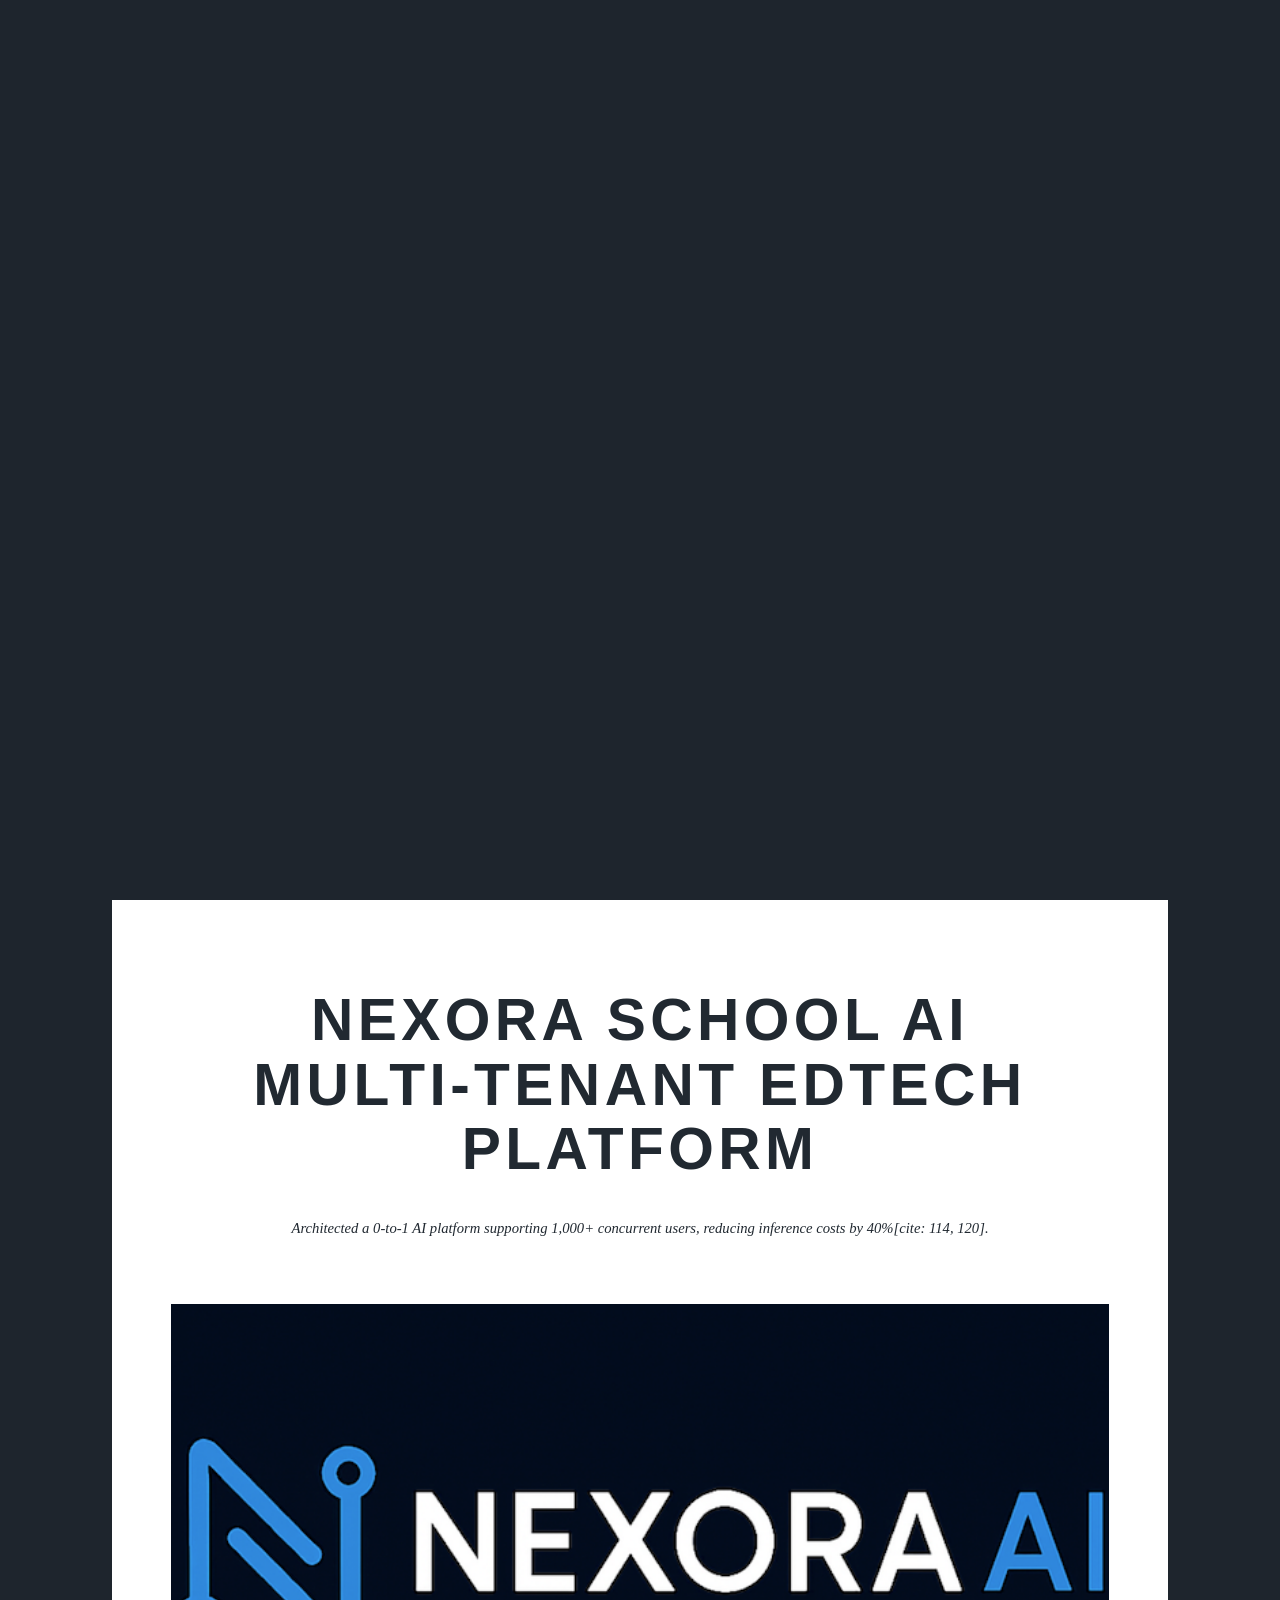
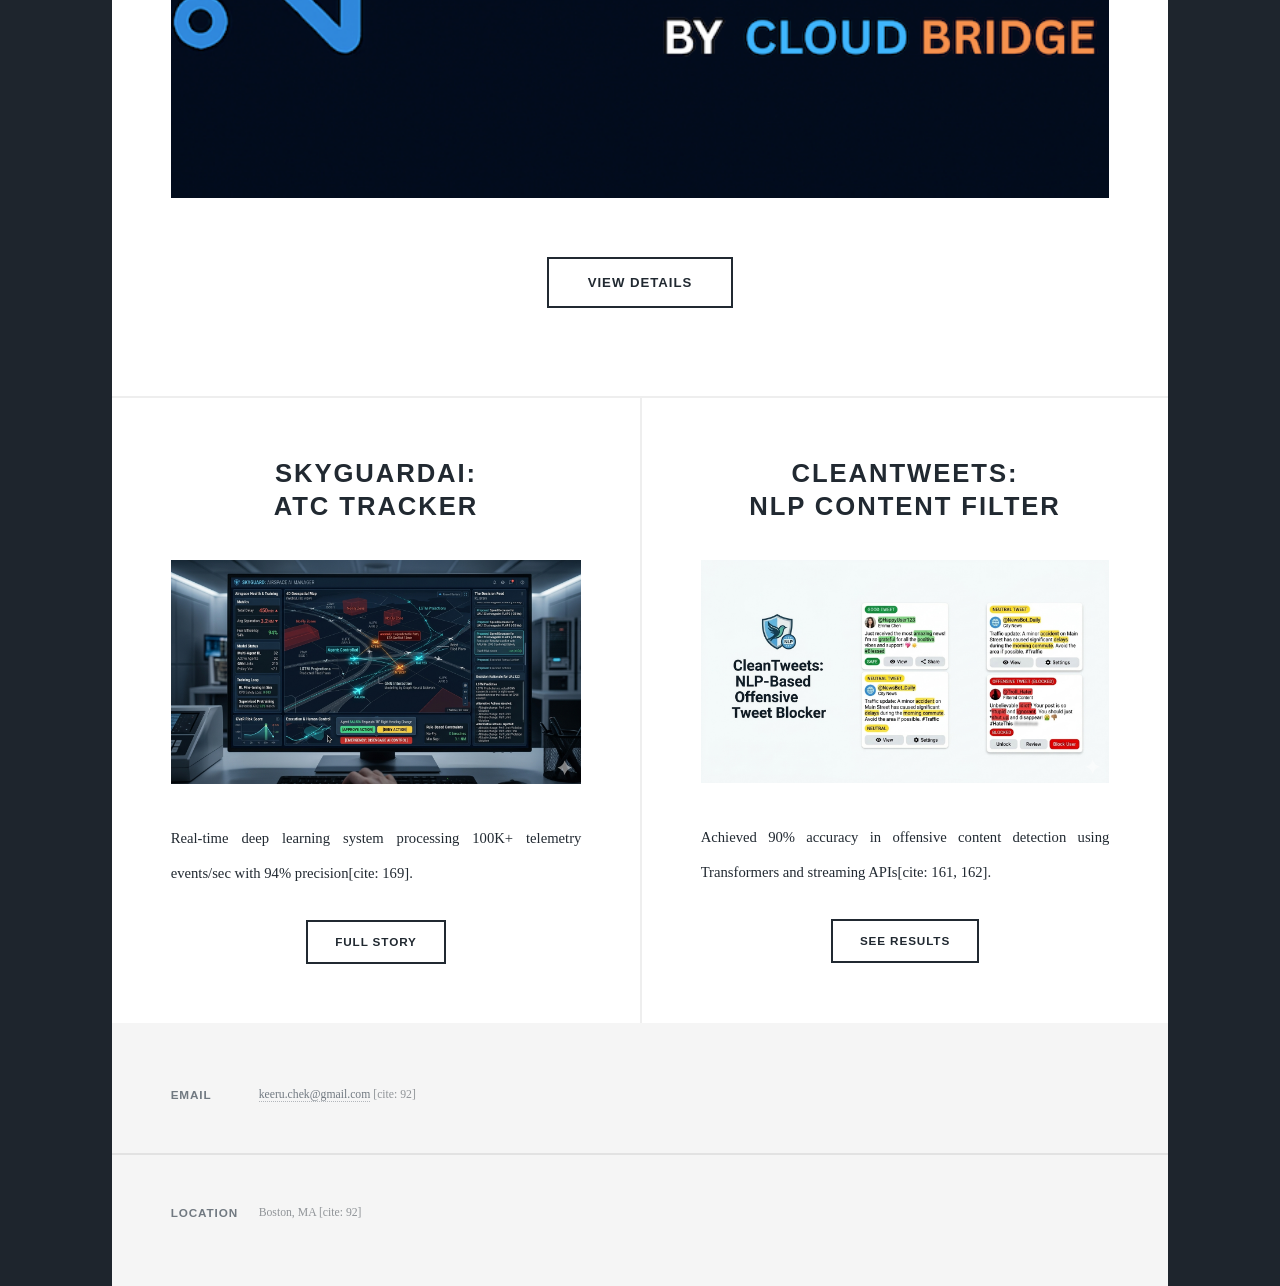
==== commit cc791ac9: "Update index.html" ====
--- a/index.html
+++ b/index.html
@@ -4,7 +4,7 @@
 		<title>Keeravani Chekuri Portfolio</title>
 		<meta charset="utf-8" />
 		<meta name="viewport" content="width=device-width, initial-scale=1, user-scalable=no" />
-		<link rel="stylesheet" href="assets/css/main.css" />
+		<link rel="stylesheet" href="assets/main.css" />
 		<noscript><link rel="stylesheet" href="assets/main.css" /></noscript>
 	</head>
 	<body class="is-preload">
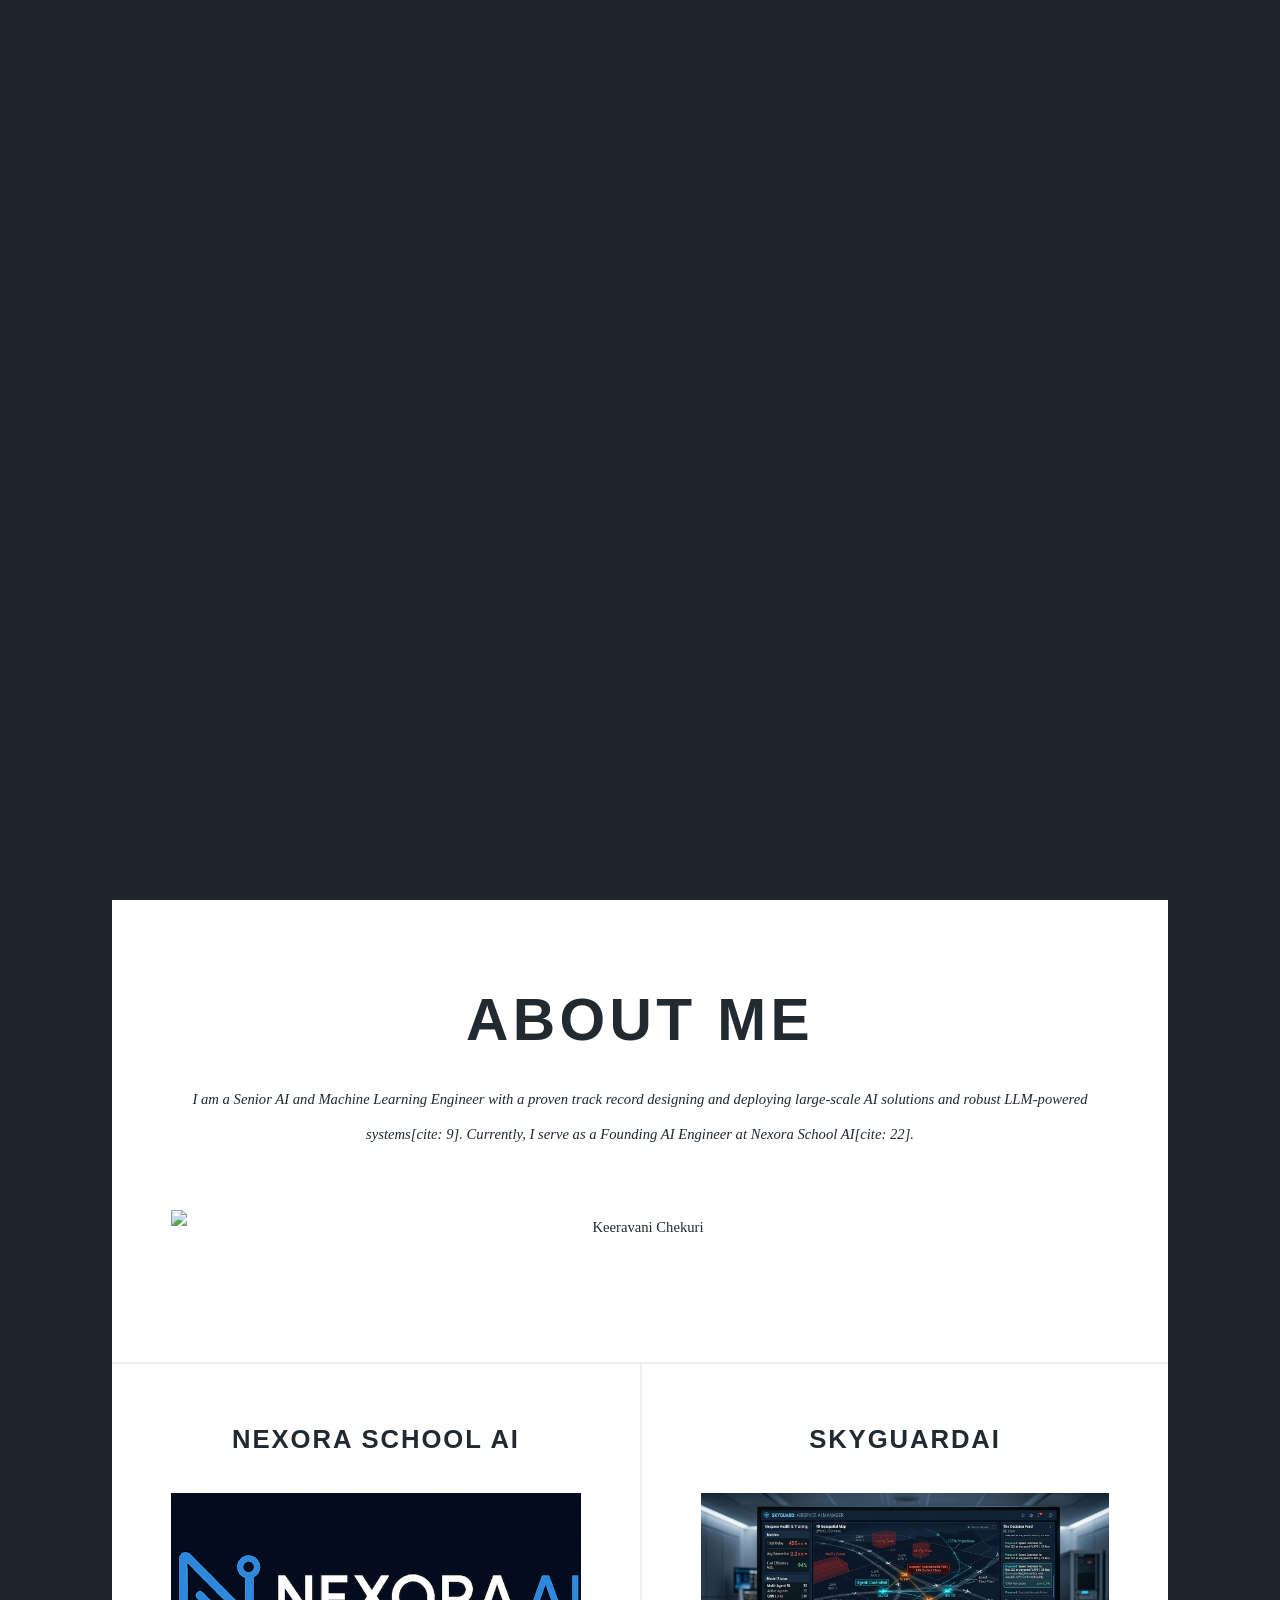
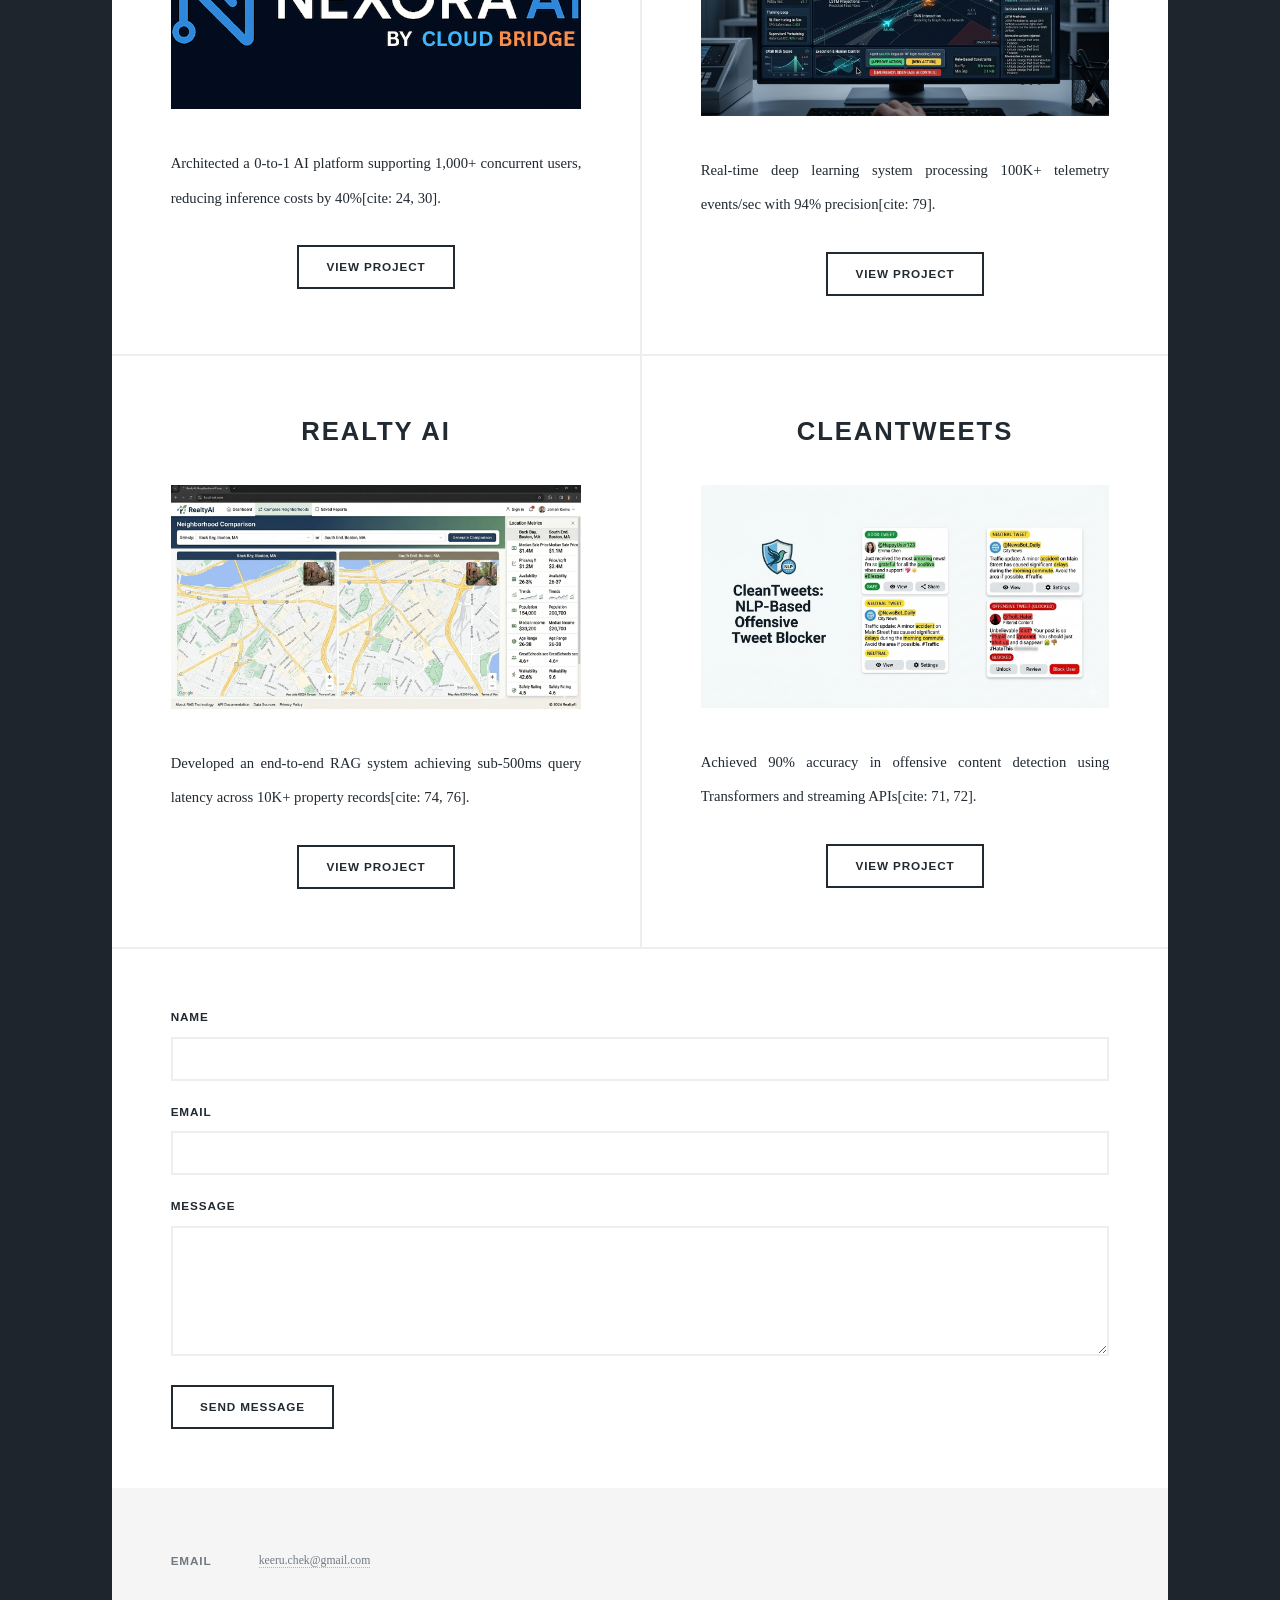
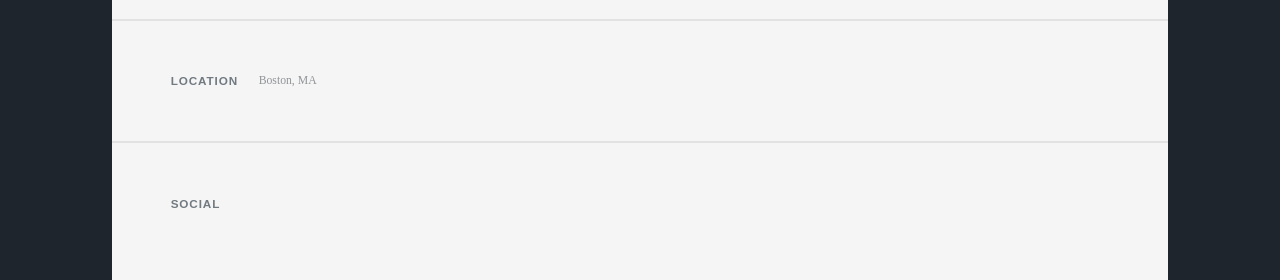
==== commit 78f8a1ac: "Update portfolio introduction and project details" ====
--- a/index.html
+++ b/index.html
@@ -4,15 +4,15 @@
 		<title>Keeravani Chekuri Portfolio</title>
 		<meta charset="utf-8" />
 		<meta name="viewport" content="width=device-width, initial-scale=1, user-scalable=no" />
-		<link rel="stylesheet" href="assets/main.css" />
-		<noscript><link rel="stylesheet" href="assets/main.css" /></noscript>
+		<link rel="stylesheet" href="assets/css/main.css" />
+		<noscript><link rel="stylesheet" href="assets/css/main.css" /></noscript>
 	</head>
 	<body class="is-preload">
 		<div id="wrapper" class="fade-in">
 			<div id="intro">
-				<h1>Keeravani Chekuri</h1>
-				<p>Founding AI Engineer & Senior ML Specialist [cite: 99, 112]<br />
-				Expert in RAG Pipelines, Multi-agent LLMs, and Cloud Infrastructure[cite: 104, 105, 121].</p>
+				<h1>HI THERE !<br />
+				MY NAME IS KEERAVANI</h1>
+				<p>WELCOME TO MY PORTFOLIO. CHECK OUT SOME OF MY PROJECTS HERE AND LEARN MORE ABOUT ME.</p>
 				<ul class="actions">
 					<li><a href="#header" class="button icon solid solo fa-arrow-down scrolly">Continue</a></li>
 				</ul>
@@ -22,40 +22,91 @@
 				<a href="index.html" class="logo">Portfolio</a>
 			</header>
 
+			<nav id="nav">
+				<ul class="links">
+					<li class="active"><a href="index.html">Portfolio</a></li>
+				</ul>
+				<ul class="icons">
+					<li><a href="https://www.linkedin.com/in/keeravani-chekuri/" class="icon brands fa-linkedin"><span class="label">LinkedIn</span></a></li>
+					<li><a href="https://github.com/keeruchek" class="icon brands fa-github"><span class="label">GitHub</span></a></li>
+				</ul>
+			</nav>
+
 			<div id="main">
 				<article class="post featured">
 					<header class="major">
-						<h2><a href="nexora.html">Nexora School AI<br />Multi-tenant EdTech Platform</a></h2>
-						<p>Architected a 0-to-1 AI platform supporting 1,000+ concurrent users, reducing inference costs by 40%[cite: 114, 120].</p>
+						<h2>About Me</h2>
+						<p>I am a Senior AI and Machine Learning Engineer with a proven track record designing and deploying large-scale AI solutions and robust LLM-powered systems[cite: 9]. Currently, I serve as a Founding AI Engineer at Nexora School AI[cite: 22].</p>
 					</header>
-					<a href="nexora.html" class="image main"><img src="assets/images/nexora.png" alt="" /></a>
-					<ul class="actions special">
-						<li><a href="nexoraschool.ai" class="button large">View Details</a></li>
-					</ul>
+					<a href="#" class="image main"><img src="assets/images/image.jpg" alt="Keeravani Chekuri" /></a>
 				</article>
 
 				<section class="posts">
 					<article>
 						<header>
-							<h2><a href="skyguard.html">SkyGuardAI:<br />ATC Tracker</a></h2>
+							<h2><a href="nexora.html">Nexora School AI</a></h2>
 						</header>
-						<a href="skyguard.html" class="image fit"><img src="assets/images/skyguard.png" alt="" /></a>
-						<p>Real-time deep learning system processing 100K+ telemetry events/sec with 94% precision[cite: 169].</p>
+						<a href="nexora.html" class="image fit"><img src="assets/images/nexora.png" alt="" /></a>
+						<p>Architected a 0-to-1 AI platform supporting 1,000+ concurrent users, reducing inference costs by 40%[cite: 24, 30].</p>
 						<ul class="actions special">
-							<li><a href="skyguard.html" class="button">Full Story</a></li>
+							<li><a href="https://nexoraschool.ai" class="button">View Project</a></li>
 						</ul>
 					</article>
 
 					<article>
 						<header>
-							<h2><a href="cleantweets.html">CleanTweets:<br />NLP Content Filter</a></h2>
+							<h2><a href="skyguard.html">SkyGuardAI</a></h2>
+						</header>
+						<a href="skyguard.html" class="image fit"><img src="assets/images/skyguard.png" alt="" /></a>
+						<p>Real-time deep learning system processing 100K+ telemetry events/sec with 94% precision[cite: 79].</p>
+						<ul class="actions special">
+							<li><a href="skyguard.html" class="button">View Project</a></li>
+						</ul>
+					</article>
+
+					<article>
+						<header>
+							<h2><a href="realty.html">Realty AI</a></h2>
+						</header>
+						<a href="realty.html" class="image fit"><img src="assets/images/realty.png" alt="" /></a>
+						<p>Developed an end-to-end RAG system achieving sub-500ms query latency across 10K+ property records[cite: 74, 76].</p>
+						<ul class="actions special">
+							<li><a href="realty.html" class="button">View Project</a></li>
+						</ul>
+					</article>
+
+					<article>
+						<header>
+							<h2><a href="cleantweets.html">CleanTweets</a></h2>
 						</header>
 						<a href="cleantweets.html" class="image fit"><img src="assets/images/cleantweets.png" alt="" /></a>
-						<p>Achieved 90% accuracy in offensive content detection using Transformers and streaming APIs[cite: 161, 162].</p>
+						<p>Achieved 90% accuracy in offensive content detection using Transformers and streaming APIs[cite: 71, 72].</p>
 						<ul class="actions special">
-							<li><a href="https://cleantweets.streamlit.app" class="button">See Results</a></li>
+							<li><a href="https://cleantweets.streamlit.app" class="button">View Project</a></li>
 						</ul>
 					</article>
+				</section>
+
+				<section>
+					<form method="post" action="#">
+						<div class="fields">
+							<div class="field">
+								<label for="name">Name</label>
+								<input type="text" name="name" id="name" />
+							</div>
+							<div class="field">
+								<label for="email">Email</label>
+								<input type="text" name="email" id="email" />
+							</div>
+							<div class="field">
+								<label for="message">Message</label>
+								<textarea name="message" id="message" rows="3"></textarea>
+							</div>
+						</div>
+						<ul class="actions">
+							<li><input type="submit" value="Send Message" /></li>
+						</ul>
+					</form>
 				</section>
 			</div>
 
@@ -63,11 +114,18 @@
 				<section class="split contact">
 					<section>
 						<h3>Email</h3>
-						<p><a href="mailto:keeru.chek@gmail.com">keeru.chek@gmail.com</a> [cite: 92]</p>
+						<p><a href="mailto:keeru.chek@gmail.com">keeru.chek@gmail.com</a> </p>
 					</section>
 					<section>
 						<h3>Location</h3>
-						<p>Boston, MA [cite: 92]</p>
+						<p>Boston, MA </p>
+					</section>
+					<section>
+						<h3>Social</h3>
+						<ul class="icons alt">
+							<li><a href="https://www.linkedin.com/in/keeravani-chekuri/" class="icon brands alt fa-linkedin"><span class="label">LinkedIn</span></a></li>
+							<li><a href="https://github.com/keeruchek" class="icon brands alt fa-github"><span class="label">GitHub</span></a></li>
+						</ul>
 					</section>
 				</section>
 			</footer>
--- a/assets/css/main.css
+++ b/assets/css/main.css
@@ -0,0 +1,4689 @@
+@import url(fontawesome-all.min.css);
+@import url("https://fonts.googleapis.com/css?family=Merriweather:300,700,300italic,700italic|Source+Sans+Pro:900");
+
+/*
+	Massively by HTML5 UP
+	html5up.net | @ajlkn
+	Free for personal and commercial use under the CCA 3.0 license (html5up.net/license)
+*/
+
+html, body, div, span, applet, object,
+iframe, h1, h2, h3, h4, h5, h6, p, blockquote,
+pre, a, abbr, acronym, address, big, cite,
+code, del, dfn, em, img, ins, kbd, q, s, samp,
+small, strike, strong, sub, sup, tt, var, b,
+u, i, center, dl, dt, dd, ol, ul, li, fieldset,
+form, label, legend, table, caption, tbody,
+tfoot, thead, tr, th, td, article, aside,
+canvas, details, embed, figure, figcaption,
+footer, header, hgroup, menu, nav, output, ruby,
+section, summary, time, mark, audio, video {
+	margin: 0;
+	padding: 0;
+	border: 0;
+	font-size: 100%;
+	font: inherit;
+	vertical-align: baseline;}
+
+article, aside, details, figcaption, figure,
+footer, header, hgroup, menu, nav, section {
+	display: block;}
+
+body {
+	line-height: 1;
+}
+
+ol, ul {
+	list-style: none;
+}
+
+blockquote, q {
+	quotes: none;
+}
+
+	blockquote:before, blockquote:after, q:before, q:after {
+		content: '';
+		content: none;
+	}
+
+table {
+	border-collapse: collapse;
+	border-spacing: 0;
+}
+
+body {
+	-webkit-text-size-adjust: none;
+}
+
+mark {
+	background-color: transparent;
+	color: inherit;
+}
+
+input::-moz-focus-inner {
+	border: 0;
+	padding: 0;
+}
+
+input, select, textarea {
+	-moz-appearance: none;
+	-webkit-appearance: none;
+	-ms-appearance: none;
+	appearance: none;
+}
+
+/* Basic */
+
+	@-ms-viewport {
+		width: device-width;
+	}
+
+	body {
+		-ms-overflow-style: scrollbar;
+	}
+
+	@media screen and (max-width: 480px) {
+
+		html, body {
+			min-width: 320px;
+		}
+
+	}
+
+	html {
+		box-sizing: border-box;
+	}
+
+	*, *:before, *:after {
+		box-sizing: inherit;
+	}
+
+	body {
+		background-color: #1e252d;
+	}
+
+		body.is-preload *, body.is-preload *:before, body.is-preload *:after {
+			-moz-animation: none !important;
+			-webkit-animation: none !important;
+			-ms-animation: none !important;
+			animation: none !important;
+			-moz-transition: none !important;
+			-webkit-transition: none !important;
+			-ms-transition: none !important;
+			transition: none !important;
+		}
+
+/* Type */
+
+	html {
+		font-size: 16pt;
+	}
+
+		@media screen and (max-width: 1680px) {
+
+			html {
+				font-size: 12pt;
+			}
+
+		}
+
+		@media screen and (max-width: 1280px) {
+
+			html {
+				font-size: 11pt;
+			}
+
+		}
+
+		@media screen and (max-width: 360px) {
+
+			html {
+				font-size: 10pt;
+			}
+
+		}
+
+	body {
+		color: #212931;
+	}
+
+	body, input, select, textarea {
+		font-family: "Merriweather", Georgia, serif;
+		font-weight: 300;
+		font-size: 1rem;
+		line-height: 2.375;
+	}
+
+	a {
+		-moz-transition: color 0.2s ease-in-out, background-color 0.2s ease-in-out, border-color 0.2s ease-in-out, box-shadow 0.2s ease-in-out;
+		-webkit-transition: color 0.2s ease-in-out, background-color 0.2s ease-in-out, border-color 0.2s ease-in-out, box-shadow 0.2s ease-in-out;
+		-ms-transition: color 0.2s ease-in-out, background-color 0.2s ease-in-out, border-color 0.2s ease-in-out, box-shadow 0.2s ease-in-out;
+		transition: color 0.2s ease-in-out, background-color 0.2s ease-in-out, border-color 0.2s ease-in-out, box-shadow 0.2s ease-in-out;
+		border-bottom: dotted 1px;
+		text-decoration: none;
+	}
+
+		a:hover {
+			border-bottom-color: transparent;
+		}
+
+	strong, b {
+		font-weight: 600;
+	}
+
+	em, i {
+		font-style: italic;
+	}
+
+	p {
+		text-align: justify;
+		margin: 0 0 2rem 0;
+	}
+
+	h1, h2, h3, h4, h5, h6 {
+		font-family: "Source Sans Pro", Helvetica, sans-serif;
+		font-weight: 900;
+		line-height: 1.5;
+		letter-spacing: 0.075em;
+		text-transform: uppercase;
+		margin: 0 0 1rem 0;
+	}
+
+		h1 a, h2 a, h3 a, h4 a, h5 a, h6 a {
+			border-bottom: 0;
+			color: inherit;
+			text-decoration: none;
+		}
+
+	h1 {
+		font-size: 4rem;
+		line-height: 1.1;
+		margin: 0 0 2rem 0;
+	}
+
+	h2 {
+		font-size: 1.75rem;
+		line-height: 1.3;
+		margin: 0 0 1.5rem 0;
+	}
+
+	h3 {
+		font-size: 1.25rem;
+		margin: 0 0 1.5rem 0;
+	}
+
+	h4 {
+		font-size: 1rem;
+	}
+
+	h5 {
+		font-size: 0.9rem;
+	}
+
+	h6 {
+		font-size: 0.8rem;
+	}
+
+	sub {
+		font-size: 0.8rem;
+		position: relative;
+		top: 0.5rem;
+	}
+
+	sup {
+		font-size: 0.8rem;
+		position: relative;
+		top: -0.5rem;
+	}
+
+	blockquote {
+		border-left: solid 4px;
+		font-style: italic;
+		margin: 0 0 2rem 0;
+		padding: 0.5rem 0 0.5rem 2rem;
+	}
+
+	code {
+		border: solid 2px;
+		font-family: "Courier New", monospace;
+		font-size: 0.9rem;
+		margin: 0 0.25rem;
+		padding: 0.25rem 0.65rem;
+	}
+
+	pre {
+		-webkit-overflow-scrolling: touch;
+		font-family: "Courier New", monospace;
+		font-size: 0.9rem;
+		margin: 0 0 2rem 0;
+	}
+
+		pre code {
+			display: block;
+			line-height: 1.75;
+			padding: 1rem 1.5rem;
+			overflow-x: auto;
+		}
+
+	hr {
+		border: 0;
+		border-bottom: solid 2px;
+		margin: 3rem 0;
+	}
+
+		hr.major {
+			margin: 5rem 0;
+		}
+
+	.align-left {
+		text-align: left;
+	}
+
+	.align-center {
+		text-align: center;
+	}
+
+	.align-right {
+		text-align: right;
+	}
+
+	input, select, textarea {
+		color: #212931;
+	}
+
+	a {
+		color: #212931;
+		border-bottom-color: rgba(33, 41, 49, 0.5);
+	}
+
+		a:hover {
+			border-bottom-color: transparent;
+			color: #18bfef !important;
+		}
+
+	strong, b {
+		color: #212931;
+	}
+
+	h1, h2, h3, h4, h5, h6 {
+		color: #212931;
+	}
+
+	blockquote {
+		border-left-color: #eeeeee;
+	}
+
+	code {
+		background: rgba(220, 220, 220, 0.25);
+		border-color: #eeeeee;
+	}
+
+	hr {
+		border-bottom-color: #eeeeee;
+	}
+
+/* Row */
+
+	.row {
+		display: flex;
+		flex-wrap: wrap;
+		box-sizing: border-box;
+		align-items: stretch;
+	}
+
+		.row > * {
+			box-sizing: border-box;
+		}
+
+		.row.gtr-uniform > * > :last-child {
+			margin-bottom: 0;
+		}
+
+		.row.aln-left {
+			justify-content: flex-start;
+		}
+
+		.row.aln-center {
+			justify-content: center;
+		}
+
+		.row.aln-right {
+			justify-content: flex-end;
+		}
+
+		.row.aln-top {
+			align-items: flex-start;
+		}
+
+		.row.aln-middle {
+			align-items: center;
+		}
+
+		.row.aln-bottom {
+			align-items: flex-end;
+		}
+
+		.row > .imp {
+			order: -1;
+		}
+
+		.row > .col-1 {
+			width: 8.33333%;
+		}
+
+		.row > .off-1 {
+			margin-left: 8.33333%;
+		}
+
+		.row > .col-2 {
+			width: 16.66667%;
+		}
+
+		.row > .off-2 {
+			margin-left: 16.66667%;
+		}
+
+		.row > .col-3 {
+			width: 25%;
+		}
+
+		.row > .off-3 {
+			margin-left: 25%;
+		}
+
+		.row > .col-4 {
+			width: 33.33333%;
+		}
+
+		.row > .off-4 {
+			margin-left: 33.33333%;
+		}
+
+		.row > .col-5 {
+			width: 41.66667%;
+		}
+
+		.row > .off-5 {
+			margin-left: 41.66667%;
+		}
+
+		.row > .col-6 {
+			width: 50%;
+		}
+
+		.row > .off-6 {
+			margin-left: 50%;
+		}
+
+		.row > .col-7 {
+			width: 58.33333%;
+		}
+
+		.row > .off-7 {
+			margin-left: 58.33333%;
+		}
+
+		.row > .col-8 {
+			width: 66.66667%;
+		}
+
+		.row > .off-8 {
+			margin-left: 66.66667%;
+		}
+
+		.row > .col-9 {
+			width: 75%;
+		}
+
+		.row > .off-9 {
+			margin-left: 75%;
+		}
+
+		.row > .col-10 {
+			width: 83.33333%;
+		}
+
+		.row > .off-10 {
+			margin-left: 83.33333%;
+		}
+
+		.row > .col-11 {
+			width: 91.66667%;
+		}
+
+		.row > .off-11 {
+			margin-left: 91.66667%;
+		}
+
+		.row > .col-12 {
+			width: 100%;
+		}
+
+		.row > .off-12 {
+			margin-left: 100%;
+		}
+
+		.row.gtr-0 {
+			margin-top: 0;
+			margin-left: 0rem;
+		}
+
+			.row.gtr-0 > * {
+				padding: 0 0 0 0rem;
+			}
+
+			.row.gtr-0.gtr-uniform {
+				margin-top: 0rem;
+			}
+
+				.row.gtr-0.gtr-uniform > * {
+					padding-top: 0rem;
+				}
+
+		.row.gtr-25 {
+			margin-top: 0;
+			margin-left: -0.375rem;
+		}
+
+			.row.gtr-25 > * {
+				padding: 0 0 0 0.375rem;
+			}
+
+			.row.gtr-25.gtr-uniform {
+				margin-top: -0.375rem;
+			}
+
+				.row.gtr-25.gtr-uniform > * {
+					padding-top: 0.375rem;
+				}
+
+		.row.gtr-50 {
+			margin-top: 0;
+			margin-left: -0.75rem;
+		}
+
+			.row.gtr-50 > * {
+				padding: 0 0 0 0.75rem;
+			}
+
+			.row.gtr-50.gtr-uniform {
+				margin-top: -0.75rem;
+			}
+
+				.row.gtr-50.gtr-uniform > * {
+					padding-top: 0.75rem;
+				}
+
+		.row {
+			margin-top: 0;
+			margin-left: -1.5rem;
+		}
+
+			.row > * {
+				padding: 0 0 0 1.5rem;
+			}
+
+			.row.gtr-uniform {
+				margin-top: -1.5rem;
+			}
+
+				.row.gtr-uniform > * {
+					padding-top: 1.5rem;
+				}
+
+		.row.gtr-150 {
+			margin-top: 0;
+			margin-left: -2.25rem;
+		}
+
+			.row.gtr-150 > * {
+				padding: 0 0 0 2.25rem;
+			}
+
+			.row.gtr-150.gtr-uniform {
+				margin-top: -2.25rem;
+			}
+
+				.row.gtr-150.gtr-uniform > * {
+					padding-top: 2.25rem;
+				}
+
+		.row.gtr-200 {
+			margin-top: 0;
+			margin-left: -3rem;
+		}
+
+			.row.gtr-200 > * {
+				padding: 0 0 0 3rem;
+			}
+
+			.row.gtr-200.gtr-uniform {
+				margin-top: -3rem;
+			}
+
+				.row.gtr-200.gtr-uniform > * {
+					padding-top: 3rem;
+				}
+
+		@media screen and (max-width: 1680px) {
+
+			.row {
+				display: flex;
+				flex-wrap: wrap;
+				box-sizing: border-box;
+				align-items: stretch;
+			}
+
+				.row > * {
+					box-sizing: border-box;
+				}
+
+				.row.gtr-uniform > * > :last-child {
+					margin-bottom: 0;
+				}
+
+				.row.aln-left {
+					justify-content: flex-start;
+				}
+
+				.row.aln-center {
+					justify-content: center;
+				}
+
+				.row.aln-right {
+					justify-content: flex-end;
+				}
+
+				.row.aln-top {
+					align-items: flex-start;
+				}
+
+				.row.aln-middle {
+					align-items: center;
+				}
+
+				.row.aln-bottom {
+					align-items: flex-end;
+				}
+
+				.row > .imp-xlarge {
+					order: -1;
+				}
+
+				.row > .col-1-xlarge {
+					width: 8.33333%;
+				}
+
+				.row > .off-1-xlarge {
+					margin-left: 8.33333%;
+				}
+
+				.row > .col-2-xlarge {
+					width: 16.66667%;
+				}
+
+				.row > .off-2-xlarge {
+					margin-left: 16.66667%;
+				}
+
+				.row > .col-3-xlarge {
+					width: 25%;
+				}
+
+				.row > .off-3-xlarge {
+					margin-left: 25%;
+				}
+
+				.row > .col-4-xlarge {
+					width: 33.33333%;
+				}
+
+				.row > .off-4-xlarge {
+					margin-left: 33.33333%;
+				}
+
+				.row > .col-5-xlarge {
+					width: 41.66667%;
+				}
+
+				.row > .off-5-xlarge {
+					margin-left: 41.66667%;
+				}
+
+				.row > .col-6-xlarge {
+					width: 50%;
+				}
+
+				.row > .off-6-xlarge {
+					margin-left: 50%;
+				}
+
+				.row > .col-7-xlarge {
+					width: 58.33333%;
+				}
+
+				.row > .off-7-xlarge {
+					margin-left: 58.33333%;
+				}
+
+				.row > .col-8-xlarge {
+					width: 66.66667%;
+				}
+
+				.row > .off-8-xlarge {
+					margin-left: 66.66667%;
+				}
+
+				.row > .col-9-xlarge {
+					width: 75%;
+				}
+
+				.row > .off-9-xlarge {
+					margin-left: 75%;
+				}
+
+				.row > .col-10-xlarge {
+					width: 83.33333%;
+				}
+
+				.row > .off-10-xlarge {
+					margin-left: 83.33333%;
+				}
+
+				.row > .col-11-xlarge {
+					width: 91.66667%;
+				}
+
+				.row > .off-11-xlarge {
+					margin-left: 91.66667%;
+				}
+
+				.row > .col-12-xlarge {
+					width: 100%;
+				}
+
+				.row > .off-12-xlarge {
+					margin-left: 100%;
+				}
+
+				.row.gtr-0 {
+					margin-top: 0;
+					margin-left: 0rem;
+				}
+
+					.row.gtr-0 > * {
+						padding: 0 0 0 0rem;
+					}
+
+					.row.gtr-0.gtr-uniform {
+						margin-top: 0rem;
+					}
+
+						.row.gtr-0.gtr-uniform > * {
+							padding-top: 0rem;
+						}
+
+				.row.gtr-25 {
+					margin-top: 0;
+					margin-left: -0.375rem;
+				}
+
+					.row.gtr-25 > * {
+						padding: 0 0 0 0.375rem;
+					}
+
+					.row.gtr-25.gtr-uniform {
+						margin-top: -0.375rem;
+					}
+
+						.row.gtr-25.gtr-uniform > * {
+							padding-top: 0.375rem;
+						}
+
+				.row.gtr-50 {
+					margin-top: 0;
+					margin-left: -0.75rem;
+				}
+
+					.row.gtr-50 > * {
+						padding: 0 0 0 0.75rem;
+					}
+
+					.row.gtr-50.gtr-uniform {
+						margin-top: -0.75rem;
+					}
+
+						.row.gtr-50.gtr-uniform > * {
+							padding-top: 0.75rem;
+						}
+
+				.row {
+					margin-top: 0;
+					margin-left: -1.5rem;
+				}
+
+					.row > * {
+						padding: 0 0 0 1.5rem;
+					}
+
+					.row.gtr-uniform {
+						margin-top: -1.5rem;
+					}
+
+						.row.gtr-uniform > * {
+							padding-top: 1.5rem;
+						}
+
+				.row.gtr-150 {
+					margin-top: 0;
+					margin-left: -2.25rem;
+				}
+
+					.row.gtr-150 > * {
+						padding: 0 0 0 2.25rem;
+					}
+
+					.row.gtr-150.gtr-uniform {
+						margin-top: -2.25rem;
+					}
+
+						.row.gtr-150.gtr-uniform > * {
+							padding-top: 2.25rem;
+						}
+
+				.row.gtr-200 {
+					margin-top: 0;
+					margin-left: -3rem;
+				}
+
+					.row.gtr-200 > * {
+						padding: 0 0 0 3rem;
+					}
+
+					.row.gtr-200.gtr-uniform {
+						margin-top: -3rem;
+					}
+
+						.row.gtr-200.gtr-uniform > * {
+							padding-top: 3rem;
+						}
+
+		}
+
+		@media screen and (max-width: 1280px) {
+
+			.row {
+				display: flex;
+				flex-wrap: wrap;
+				box-sizing: border-box;
+				align-items: stretch;
+			}
+
+				.row > * {
+					box-sizing: border-box;
+				}
+
+				.row.gtr-uniform > * > :last-child {
+					margin-bottom: 0;
+				}
+
+				.row.aln-left {
+					justify-content: flex-start;
+				}
+
+				.row.aln-center {
+					justify-content: center;
+				}
+
+				.row.aln-right {
+					justify-content: flex-end;
+				}
+
+				.row.aln-top {
+					align-items: flex-start;
+				}
+
+				.row.aln-middle {
+					align-items: center;
+				}
+
+				.row.aln-bottom {
+					align-items: flex-end;
+				}
+
+				.row > .imp-large {
+					order: -1;
+				}
+
+				.row > .col-1-large {
+					width: 8.33333%;
+				}
+
+				.row > .off-1-large {
+					margin-left: 8.33333%;
+				}
+
+				.row > .col-2-large {
+					width: 16.66667%;
+				}
+
+				.row > .off-2-large {
+					margin-left: 16.66667%;
+				}
+
+				.row > .col-3-large {
+					width: 25%;
+				}
+
+				.row > .off-3-large {
+					margin-left: 25%;
+				}
+
+				.row > .col-4-large {
+					width: 33.33333%;
+				}
+
+				.row > .off-4-large {
+					margin-left: 33.33333%;
+				}
+
+				.row > .col-5-large {
+					width: 41.66667%;
+				}
+
+				.row > .off-5-large {
+					margin-left: 41.66667%;
+				}
+
+				.row > .col-6-large {
+					width: 50%;
+				}
+
+				.row > .off-6-large {
+					margin-left: 50%;
+				}
+
+				.row > .col-7-large {
+					width: 58.33333%;
+				}
+
+				.row > .off-7-large {
+					margin-left: 58.33333%;
+				}
+
+				.row > .col-8-large {
+					width: 66.66667%;
+				}
+
+				.row > .off-8-large {
+					margin-left: 66.66667%;
+				}
+
+				.row > .col-9-large {
+					width: 75%;
+				}
+
+				.row > .off-9-large {
+					margin-left: 75%;
+				}
+
+				.row > .col-10-large {
+					width: 83.33333%;
+				}
+
+				.row > .off-10-large {
+					margin-left: 83.33333%;
+				}
+
+				.row > .col-11-large {
+					width: 91.66667%;
+				}
+
+				.row > .off-11-large {
+					margin-left: 91.66667%;
+				}
+
+				.row > .col-12-large {
+					width: 100%;
+				}
+
+				.row > .off-12-large {
+					margin-left: 100%;
+				}
+
+				.row.gtr-0 {
+					margin-top: 0;
+					margin-left: 0rem;
+				}
+
+					.row.gtr-0 > * {
+						padding: 0 0 0 0rem;
+					}
+
+					.row.gtr-0.gtr-uniform {
+						margin-top: 0rem;
+					}
+
+						.row.gtr-0.gtr-uniform > * {
+							padding-top: 0rem;
+						}
+
+				.row.gtr-25 {
+					margin-top: 0;
+					margin-left: -0.375rem;
+				}
+
+					.row.gtr-25 > * {
+						padding: 0 0 0 0.375rem;
+					}
+
+					.row.gtr-25.gtr-uniform {
+						margin-top: -0.375rem;
+					}
+
+						.row.gtr-25.gtr-uniform > * {
+							padding-top: 0.375rem;
+						}
+
+				.row.gtr-50 {
+					margin-top: 0;
+					margin-left: -0.75rem;
+				}
+
+					.row.gtr-50 > * {
+						padding: 0 0 0 0.75rem;
+					}
+
+					.row.gtr-50.gtr-uniform {
+						margin-top: -0.75rem;
+					}
+
+						.row.gtr-50.gtr-uniform > * {
+							padding-top: 0.75rem;
+						}
+
+				.row {
+					margin-top: 0;
+					margin-left: -1.5rem;
+				}
+
+					.row > * {
+						padding: 0 0 0 1.5rem;
+					}
+
+					.row.gtr-uniform {
+						margin-top: -1.5rem;
+					}
+
+						.row.gtr-uniform > * {
+							padding-top: 1.5rem;
+						}
+
+				.row.gtr-150 {
+					margin-top: 0;
+					margin-left: -2.25rem;
+				}
+
+					.row.gtr-150 > * {
+						padding: 0 0 0 2.25rem;
+					}
+
+					.row.gtr-150.gtr-uniform {
+						margin-top: -2.25rem;
+					}
+
+						.row.gtr-150.gtr-uniform > * {
+							padding-top: 2.25rem;
+						}
+
+				.row.gtr-200 {
+					margin-top: 0;
+					margin-left: -3rem;
+				}
+
+					.row.gtr-200 > * {
+						padding: 0 0 0 3rem;
+					}
+
+					.row.gtr-200.gtr-uniform {
+						margin-top: -3rem;
+					}
+
+						.row.gtr-200.gtr-uniform > * {
+							padding-top: 3rem;
+						}
+
+		}
+
+		@media screen and (max-width: 980px) {
+
+			.row {
+				display: flex;
+				flex-wrap: wrap;
+				box-sizing: border-box;
+				align-items: stretch;
+			}
+
+				.row > * {
+					box-sizing: border-box;
+				}
+
+				.row.gtr-uniform > * > :last-child {
+					margin-bottom: 0;
+				}
+
+				.row.aln-left {
+					justify-content: flex-start;
+				}
+
+				.row.aln-center {
+					justify-content: center;
+				}
+
+				.row.aln-right {
+					justify-content: flex-end;
+				}
+
+				.row.aln-top {
+					align-items: flex-start;
+				}
+
+				.row.aln-middle {
+					align-items: center;
+				}
+
+				.row.aln-bottom {
+					align-items: flex-end;
+				}
+
+				.row > .imp-medium {
+					order: -1;
+				}
+
+				.row > .col-1-medium {
+					width: 8.33333%;
+				}
+
+				.row > .off-1-medium {
+					margin-left: 8.33333%;
+				}
+
+				.row > .col-2-medium {
+					width: 16.66667%;
+				}
+
+				.row > .off-2-medium {
+					margin-left: 16.66667%;
+				}
+
+				.row > .col-3-medium {
+					width: 25%;
+				}
+
+				.row > .off-3-medium {
+					margin-left: 25%;
+				}
+
+				.row > .col-4-medium {
+					width: 33.33333%;
+				}
+
+				.row > .off-4-medium {
+					margin-left: 33.33333%;
+				}
+
+				.row > .col-5-medium {
+					width: 41.66667%;
+				}
+
+				.row > .off-5-medium {
+					margin-left: 41.66667%;
+				}
+
+				.row > .col-6-medium {
+					width: 50%;
+				}
+
+				.row > .off-6-medium {
+					margin-left: 50%;
+				}
+
+				.row > .col-7-medium {
+					width: 58.33333%;
+				}
+
+				.row > .off-7-medium {
+					margin-left: 58.33333%;
+				}
+
+				.row > .col-8-medium {
+					width: 66.66667%;
+				}
+
+				.row > .off-8-medium {
+					margin-left: 66.66667%;
+				}
+
+				.row > .col-9-medium {
+					width: 75%;
+				}
+
+				.row > .off-9-medium {
+					margin-left: 75%;
+				}
+
+				.row > .col-10-medium {
+					width: 83.33333%;
+				}
+
+				.row > .off-10-medium {
+					margin-left: 83.33333%;
+				}
+
+				.row > .col-11-medium {
+					width: 91.66667%;
+				}
+
+				.row > .off-11-medium {
+					margin-left: 91.66667%;
+				}
+
+				.row > .col-12-medium {
+					width: 100%;
+				}
+
+				.row > .off-12-medium {
+					margin-left: 100%;
+				}
+
+				.row.gtr-0 {
+					margin-top: 0;
+					margin-left: 0rem;
+				}
+
+					.row.gtr-0 > * {
+						padding: 0 0 0 0rem;
+					}
+
+					.row.gtr-0.gtr-uniform {
+						margin-top: 0rem;
+					}
+
+						.row.gtr-0.gtr-uniform > * {
+							padding-top: 0rem;
+						}
+
+				.row.gtr-25 {
+					margin-top: 0;
+					margin-left: -0.375rem;
+				}
+
+					.row.gtr-25 > * {
+						padding: 0 0 0 0.375rem;
+					}
+
+					.row.gtr-25.gtr-uniform {
+						margin-top: -0.375rem;
+					}
+
+						.row.gtr-25.gtr-uniform > * {
+							padding-top: 0.375rem;
+						}
+
+				.row.gtr-50 {
+					margin-top: 0;
+					margin-left: -0.75rem;
+				}
+
+					.row.gtr-50 > * {
+						padding: 0 0 0 0.75rem;
+					}
+
+					.row.gtr-50.gtr-uniform {
+						margin-top: -0.75rem;
+					}
+
+						.row.gtr-50.gtr-uniform > * {
+							padding-top: 0.75rem;
+						}
+
+				.row {
+					margin-top: 0;
+					margin-left: -1.5rem;
+				}
+
+					.row > * {
+						padding: 0 0 0 1.5rem;
+					}
+
+					.row.gtr-uniform {
+						margin-top: -1.5rem;
+					}
+
+						.row.gtr-uniform > * {
+							padding-top: 1.5rem;
+						}
+
+				.row.gtr-150 {
+					margin-top: 0;
+					margin-left: -2.25rem;
+				}
+
+					.row.gtr-150 > * {
+						padding: 0 0 0 2.25rem;
+					}
+
+					.row.gtr-150.gtr-uniform {
+						margin-top: -2.25rem;
+					}
+
+						.row.gtr-150.gtr-uniform > * {
+							padding-top: 2.25rem;
+						}
+
+				.row.gtr-200 {
+					margin-top: 0;
+					margin-left: -3rem;
+				}
+
+					.row.gtr-200 > * {
+						padding: 0 0 0 3rem;
+					}
+
+					.row.gtr-200.gtr-uniform {
+						margin-top: -3rem;
+					}
+
+						.row.gtr-200.gtr-uniform > * {
+							padding-top: 3rem;
+						}
+
+		}
+
+		@media screen and (max-width: 736px) {
+
+			.row {
+				display: flex;
+				flex-wrap: wrap;
+				box-sizing: border-box;
+				align-items: stretch;
+			}
+
+				.row > * {
+					box-sizing: border-box;
+				}
+
+				.row.gtr-uniform > * > :last-child {
+					margin-bottom: 0;
+				}
+
+				.row.aln-left {
+					justify-content: flex-start;
+				}
+
+				.row.aln-center {
+					justify-content: center;
+				}
+
+				.row.aln-right {
+					justify-content: flex-end;
+				}
+
+				.row.aln-top {
+					align-items: flex-start;
+				}
+
+				.row.aln-middle {
+					align-items: center;
+				}
+
+				.row.aln-bottom {
+					align-items: flex-end;
+				}
+
+				.row > .imp-small {
+					order: -1;
+				}
+
+				.row > .col-1-small {
+					width: 8.33333%;
+				}
+
+				.row > .off-1-small {
+					margin-left: 8.33333%;
+				}
+
+				.row > .col-2-small {
+					width: 16.66667%;
+				}
+
+				.row > .off-2-small {
+					margin-left: 16.66667%;
+				}
+
+				.row > .col-3-small {
+					width: 25%;
+				}
+
+				.row > .off-3-small {
+					margin-left: 25%;
+				}
+
+				.row > .col-4-small {
+					width: 33.33333%;
+				}
+
+				.row > .off-4-small {
+					margin-left: 33.33333%;
+				}
+
+				.row > .col-5-small {
+					width: 41.66667%;
+				}
+
+				.row > .off-5-small {
+					margin-left: 41.66667%;
+				}
+
+				.row > .col-6-small {
+					width: 50%;
+				}
+
+				.row > .off-6-small {
+					margin-left: 50%;
+				}
+
+				.row > .col-7-small {
+					width: 58.33333%;
+				}
+
+				.row > .off-7-small {
+					margin-left: 58.33333%;
+				}
+
+				.row > .col-8-small {
+					width: 66.66667%;
+				}
+
+				.row > .off-8-small {
+					margin-left: 66.66667%;
+				}
+
+				.row > .col-9-small {
+					width: 75%;
+				}
+
+				.row > .off-9-small {
+					margin-left: 75%;
+				}
+
+				.row > .col-10-small {
+					width: 83.33333%;
+				}
+
+				.row > .off-10-small {
+					margin-left: 83.33333%;
+				}
+
+				.row > .col-11-small {
+					width: 91.66667%;
+				}
+
+				.row > .off-11-small {
+					margin-left: 91.66667%;
+				}
+
+				.row > .col-12-small {
+					width: 100%;
+				}
+
+				.row > .off-12-small {
+					margin-left: 100%;
+				}
+
+				.row.gtr-0 {
+					margin-top: 0;
+					margin-left: 0rem;
+				}
+
+					.row.gtr-0 > * {
+						padding: 0 0 0 0rem;
+					}
+
+					.row.gtr-0.gtr-uniform {
+						margin-top: 0rem;
+					}
+
+						.row.gtr-0.gtr-uniform > * {
+							padding-top: 0rem;
+						}
+
+				.row.gtr-25 {
+					margin-top: 0;
+					margin-left: -0.375rem;
+				}
+
+					.row.gtr-25 > * {
+						padding: 0 0 0 0.375rem;
+					}
+
+					.row.gtr-25.gtr-uniform {
+						margin-top: -0.375rem;
+					}
+
+						.row.gtr-25.gtr-uniform > * {
+							padding-top: 0.375rem;
+						}
+
+				.row.gtr-50 {
+					margin-top: 0;
+					margin-left: -0.75rem;
+				}
+
+					.row.gtr-50 > * {
+						padding: 0 0 0 0.75rem;
+					}
+
+					.row.gtr-50.gtr-uniform {
+						margin-top: -0.75rem;
+					}
+
+						.row.gtr-50.gtr-uniform > * {
+							padding-top: 0.75rem;
+						}
+
+				.row {
+					margin-top: 0;
+					margin-left: -1.5rem;
+				}
+
+					.row > * {
+						padding: 0 0 0 1.5rem;
+					}
+
+					.row.gtr-uniform {
+						margin-top: -1.5rem;
+					}
+
+						.row.gtr-uniform > * {
+							padding-top: 1.5rem;
+						}
+
+				.row.gtr-150 {
+					margin-top: 0;
+					margin-left: -2.25rem;
+				}
+
+					.row.gtr-150 > * {
+						padding: 0 0 0 2.25rem;
+					}
+
+					.row.gtr-150.gtr-uniform {
+						margin-top: -2.25rem;
+					}
+
+						.row.gtr-150.gtr-uniform > * {
+							padding-top: 2.25rem;
+						}
+
+				.row.gtr-200 {
+					margin-top: 0;
+					margin-left: -3rem;
+				}
+
+					.row.gtr-200 > * {
+						padding: 0 0 0 3rem;
+					}
+
+					.row.gtr-200.gtr-uniform {
+						margin-top: -3rem;
+					}
+
+						.row.gtr-200.gtr-uniform > * {
+							padding-top: 3rem;
+						}
+
+		}
+
+		@media screen and (max-width: 480px) {
+
+			.row {
+				display: flex;
+				flex-wrap: wrap;
+				box-sizing: border-box;
+				align-items: stretch;
+			}
+
+				.row > * {
+					box-sizing: border-box;
+				}
+
+				.row.gtr-uniform > * > :last-child {
+					margin-bottom: 0;
+				}
+
+				.row.aln-left {
+					justify-content: flex-start;
+				}
+
+				.row.aln-center {
+					justify-content: center;
+				}
+
+				.row.aln-right {
+					justify-content: flex-end;
+				}
+
+				.row.aln-top {
+					align-items: flex-start;
+				}
+
+				.row.aln-middle {
+					align-items: center;
+				}
+
+				.row.aln-bottom {
+					align-items: flex-end;
+				}
+
+				.row > .imp-xsmall {
+					order: -1;
+				}
+
+				.row > .col-1-xsmall {
+					width: 8.33333%;
+				}
+
+				.row > .off-1-xsmall {
+					margin-left: 8.33333%;
+				}
+
+				.row > .col-2-xsmall {
+					width: 16.66667%;
+				}
+
+				.row > .off-2-xsmall {
+					margin-left: 16.66667%;
+				}
+
+				.row > .col-3-xsmall {
+					width: 25%;
+				}
+
+				.row > .off-3-xsmall {
+					margin-left: 25%;
+				}
+
+				.row > .col-4-xsmall {
+					width: 33.33333%;
+				}
+
+				.row > .off-4-xsmall {
+					margin-left: 33.33333%;
+				}
+
+				.row > .col-5-xsmall {
+					width: 41.66667%;
+				}
+
+				.row > .off-5-xsmall {
+					margin-left: 41.66667%;
+				}
+
+				.row > .col-6-xsmall {
+					width: 50%;
+				}
+
+				.row > .off-6-xsmall {
+					margin-left: 50%;
+				}
+
+				.row > .col-7-xsmall {
+					width: 58.33333%;
+				}
+
+				.row > .off-7-xsmall {
+					margin-left: 58.33333%;
+				}
+
+				.row > .col-8-xsmall {
+					width: 66.66667%;
+				}
+
+				.row > .off-8-xsmall {
+					margin-left: 66.66667%;
+				}
+
+				.row > .col-9-xsmall {
+					width: 75%;
+				}
+
+				.row > .off-9-xsmall {
+					margin-left: 75%;
+				}
+
+				.row > .col-10-xsmall {
+					width: 83.33333%;
+				}
+
+				.row > .off-10-xsmall {
+					margin-left: 83.33333%;
+				}
+
+				.row > .col-11-xsmall {
+					width: 91.66667%;
+				}
+
+				.row > .off-11-xsmall {
+					margin-left: 91.66667%;
+				}
+
+				.row > .col-12-xsmall {
+					width: 100%;
+				}
+
+				.row > .off-12-xsmall {
+					margin-left: 100%;
+				}
+
+				.row.gtr-0 {
+					margin-top: 0;
+					margin-left: 0rem;
+				}
+
+					.row.gtr-0 > * {
+						padding: 0 0 0 0rem;
+					}
+
+					.row.gtr-0.gtr-uniform {
+						margin-top: 0rem;
+					}
+
+						.row.gtr-0.gtr-uniform > * {
+							padding-top: 0rem;
+						}
+
+				.row.gtr-25 {
+					margin-top: 0;
+					margin-left: -0.375rem;
+				}
+
+					.row.gtr-25 > * {
+						padding: 0 0 0 0.375rem;
+					}
+
+					.row.gtr-25.gtr-uniform {
+						margin-top: -0.375rem;
+					}
+
+						.row.gtr-25.gtr-uniform > * {
+							padding-top: 0.375rem;
+						}
+
+				.row.gtr-50 {
+					margin-top: 0;
+					margin-left: -0.75rem;
+				}
+
+					.row.gtr-50 > * {
+						padding: 0 0 0 0.75rem;
+					}
+
+					.row.gtr-50.gtr-uniform {
+						margin-top: -0.75rem;
+					}
+
+						.row.gtr-50.gtr-uniform > * {
+							padding-top: 0.75rem;
+						}
+
+				.row {
+					margin-top: 0;
+					margin-left: -1.5rem;
+				}
+
+					.row > * {
+						padding: 0 0 0 1.5rem;
+					}
+
+					.row.gtr-uniform {
+						margin-top: -1.5rem;
+					}
+
+						.row.gtr-uniform > * {
+							padding-top: 1.5rem;
+						}
+
+				.row.gtr-150 {
+					margin-top: 0;
+					margin-left: -2.25rem;
+				}
+
+					.row.gtr-150 > * {
+						padding: 0 0 0 2.25rem;
+					}
+
+					.row.gtr-150.gtr-uniform {
+						margin-top: -2.25rem;
+					}
+
+						.row.gtr-150.gtr-uniform > * {
+							padding-top: 2.25rem;
+						}
+
+				.row.gtr-200 {
+					margin-top: 0;
+					margin-left: -3rem;
+				}
+
+					.row.gtr-200 > * {
+						padding: 0 0 0 3rem;
+					}
+
+					.row.gtr-200.gtr-uniform {
+						margin-top: -3rem;
+					}
+
+						.row.gtr-200.gtr-uniform > * {
+							padding-top: 3rem;
+						}
+
+		}
+
+		@media screen and (max-width: 360px) {
+
+			.row {
+				display: flex;
+				flex-wrap: wrap;
+				box-sizing: border-box;
+				align-items: stretch;
+			}
+
+				.row > * {
+					box-sizing: border-box;
+				}
+
+				.row.gtr-uniform > * > :last-child {
+					margin-bottom: 0;
+				}
+
+				.row.aln-left {
+					justify-content: flex-start;
+				}
+
+				.row.aln-center {
+					justify-content: center;
+				}
+
+				.row.aln-right {
+					justify-content: flex-end;
+				}
+
+				.row.aln-top {
+					align-items: flex-start;
+				}
+
+				.row.aln-middle {
+					align-items: center;
+				}
+
+				.row.aln-bottom {
+					align-items: flex-end;
+				}
+
+				.row > .imp-xxsmall {
+					order: -1;
+				}
+
+				.row > .col-1-xxsmall {
+					width: 8.33333%;
+				}
+
+				.row > .off-1-xxsmall {
+					margin-left: 8.33333%;
+				}
+
+				.row > .col-2-xxsmall {
+					width: 16.66667%;
+				}
+
+				.row > .off-2-xxsmall {
+					margin-left: 16.66667%;
+				}
+
+				.row > .col-3-xxsmall {
+					width: 25%;
+				}
+
+				.row > .off-3-xxsmall {
+					margin-left: 25%;
+				}
+
+				.row > .col-4-xxsmall {
+					width: 33.33333%;
+				}
+
+				.row > .off-4-xxsmall {
+					margin-left: 33.33333%;
+				}
+
+				.row > .col-5-xxsmall {
+					width: 41.66667%;
+				}
+
+				.row > .off-5-xxsmall {
+					margin-left: 41.66667%;
+				}
+
+				.row > .col-6-xxsmall {
+					width: 50%;
+				}
+
+				.row > .off-6-xxsmall {
+					margin-left: 50%;
+				}
+
+				.row > .col-7-xxsmall {
+					width: 58.33333%;
+				}
+
+				.row > .off-7-xxsmall {
+					margin-left: 58.33333%;
+				}
+
+				.row > .col-8-xxsmall {
+					width: 66.66667%;
+				}
+
+				.row > .off-8-xxsmall {
+					margin-left: 66.66667%;
+				}
+
+				.row > .col-9-xxsmall {
+					width: 75%;
+				}
+
+				.row > .off-9-xxsmall {
+					margin-left: 75%;
+				}
+
+				.row > .col-10-xxsmall {
+					width: 83.33333%;
+				}
+
+				.row > .off-10-xxsmall {
+					margin-left: 83.33333%;
+				}
+
+				.row > .col-11-xxsmall {
+					width: 91.66667%;
+				}
+
+				.row > .off-11-xxsmall {
+					margin-left: 91.66667%;
+				}
+
+				.row > .col-12-xxsmall {
+					width: 100%;
+				}
+
+				.row > .off-12-xxsmall {
+					margin-left: 100%;
+				}
+
+				.row.gtr-0 {
+					margin-top: 0;
+					margin-left: 0rem;
+				}
+
+					.row.gtr-0 > * {
+						padding: 0 0 0 0rem;
+					}
+
+					.row.gtr-0.gtr-uniform {
+						margin-top: 0rem;
+					}
+
+						.row.gtr-0.gtr-uniform > * {
+							padding-top: 0rem;
+						}
+
+				.row.gtr-25 {
+					margin-top: 0;
+					margin-left: -0.375rem;
+				}
+
+					.row.gtr-25 > * {
+						padding: 0 0 0 0.375rem;
+					}
+
+					.row.gtr-25.gtr-uniform {
+						margin-top: -0.375rem;
+					}
+
+						.row.gtr-25.gtr-uniform > * {
+							padding-top: 0.375rem;
+						}
+
+				.row.gtr-50 {
+					margin-top: 0;
+					margin-left: -0.75rem;
+				}
+
+					.row.gtr-50 > * {
+						padding: 0 0 0 0.75rem;
+					}
+
+					.row.gtr-50.gtr-uniform {
+						margin-top: -0.75rem;
+					}
+
+						.row.gtr-50.gtr-uniform > * {
+							padding-top: 0.75rem;
+						}
+
+				.row {
+					margin-top: 0;
+					margin-left: -1.5rem;
+				}
+
+					.row > * {
+						padding: 0 0 0 1.5rem;
+					}
+
+					.row.gtr-uniform {
+						margin-top: -1.5rem;
+					}
+
+						.row.gtr-uniform > * {
+							padding-top: 1.5rem;
+						}
+
+				.row.gtr-150 {
+					margin-top: 0;
+					margin-left: -2.25rem;
+				}
+
+					.row.gtr-150 > * {
+						padding: 0 0 0 2.25rem;
+					}
+
+					.row.gtr-150.gtr-uniform {
+						margin-top: -2.25rem;
+					}
+
+						.row.gtr-150.gtr-uniform > * {
+							padding-top: 2.25rem;
+						}
+
+				.row.gtr-200 {
+					margin-top: 0;
+					margin-left: -3rem;
+				}
+
+					.row.gtr-200 > * {
+						padding: 0 0 0 3rem;
+					}
+
+					.row.gtr-200.gtr-uniform {
+						margin-top: -3rem;
+					}
+
+						.row.gtr-200.gtr-uniform > * {
+							padding-top: 3rem;
+						}
+
+		}
+
+/* Box */
+
+	.box {
+		border: solid 2px;
+		margin-bottom: 2rem;
+		padding: 1.5rem;
+	}
+
+		.box > :last-child,
+		.box > :last-child > :last-child,
+		.box > :last-child > :last-child > :last-child {
+			margin-bottom: 0;
+		}
+
+		.box.alt {
+			border: 0;
+			border-radius: 0;
+			padding: 0;
+		}
+
+	.box {
+		border-color: #eeeeee;
+	}
+
+/* Button */
+
+	input[type="submit"],
+	input[type="reset"],
+	input[type="button"],
+	button,
+	.button {
+		-moz-appearance: none;
+		-webkit-appearance: none;
+		-ms-appearance: none;
+		appearance: none;
+		-moz-transition: background-color 0.2s ease-in-out, box-shadow 0.2s ease-in-out, color 0.2s ease-in-out;
+		-webkit-transition: background-color 0.2s ease-in-out, box-shadow 0.2s ease-in-out, color 0.2s ease-in-out;
+		-ms-transition: background-color 0.2s ease-in-out, box-shadow 0.2s ease-in-out, color 0.2s ease-in-out;
+		transition: background-color 0.2s ease-in-out, box-shadow 0.2s ease-in-out, color 0.2s ease-in-out;
+		border: 0;
+		border-radius: 0;
+		cursor: pointer;
+		display: inline-block;
+		font-family: "Source Sans Pro", Helvetica, sans-serif;
+		font-size: 0.8rem;
+		font-weight: 900;
+		letter-spacing: 0.075em;
+		height: 3rem;
+		line-height: 3rem;
+		padding: 0 2rem;
+		text-align: center;
+		text-decoration: none;
+		text-transform: uppercase;
+		white-space: nowrap;
+	}
+
+		input[type="submit"].icon:before,
+		input[type="reset"].icon:before,
+		input[type="button"].icon:before,
+		button.icon:before,
+		.button.icon:before {
+			margin-right: 0.5rem;
+		}
+
+		input[type="submit"].icon.solo,
+		input[type="reset"].icon.solo,
+		input[type="button"].icon.solo,
+		button.icon.solo,
+		.button.icon.solo {
+			position: relative;
+			width: 4rem;
+			height: 4rem;
+			line-height: 4rem;
+			border-radius: 4rem;
+			text-indent: 4rem;
+			overflow: hidden;
+			padding: 0;
+			white-space: nowrap;
+		}
+
+			input[type="submit"].icon.solo:before,
+			input[type="reset"].icon.solo:before,
+			input[type="button"].icon.solo:before,
+			button.icon.solo:before,
+			.button.icon.solo:before {
+				position: absolute;
+				display: block;
+				top: 0;
+				left: 0;
+				width: inherit;
+				height: inherit;
+				line-height: inherit;
+				font-size: 1.25rem;
+				margin-right: 0;
+				text-align: center;
+				text-indent: 0;
+			}
+
+		input[type="submit"].fit,
+		input[type="reset"].fit,
+		input[type="button"].fit,
+		button.fit,
+		.button.fit {
+			width: 100%;
+		}
+
+		input[type="submit"].small,
+		input[type="reset"].small,
+		input[type="button"].small,
+		button.small,
+		.button.small {
+			font-size: 0.7rem;
+			height: 2.5rem;
+			line-height: 2.5rem;
+			padding: 0 1.5rem;
+		}
+
+		input[type="submit"].large,
+		input[type="reset"].large,
+		input[type="button"].large,
+		button.large,
+		.button.large {
+			font-size: 0.9rem;
+			height: 3.5rem;
+			line-height: 3.5rem;
+			padding: 0 2.75rem;
+		}
+
+		@media screen and (max-width: 980px) {
+
+			input[type="submit"],
+			input[type="reset"],
+			input[type="button"],
+			button,
+			.button {
+				font-size: 0.9rem;
+				height: 3.25rem;
+				line-height: 3.25rem;
+			}
+
+				input[type="submit"].large,
+				input[type="reset"].large,
+				input[type="button"].large,
+				button.large,
+				.button.large {
+					font-size: 1rem;
+					height: 3.75rem;
+					line-height: 3.75rem;
+				}
+
+		}
+
+		input[type="submit"].disabled, input[type="submit"]:disabled,
+		input[type="reset"].disabled,
+		input[type="reset"]:disabled,
+		input[type="button"].disabled,
+		input[type="button"]:disabled,
+		button.disabled,
+		button:disabled,
+		.button.disabled,
+		.button:disabled {
+			pointer-events: none;
+			opacity: 0.25;
+		}
+
+	input[type="submit"],
+	input[type="reset"],
+	input[type="button"],
+	button,
+	.button {
+		background-color: transparent;
+		box-shadow: inset 0 0 0 2px #212931;
+		color: #212931 !important;
+	}
+
+		input[type="submit"]:hover,
+		input[type="reset"]:hover,
+		input[type="button"]:hover,
+		button:hover,
+		.button:hover {
+			box-shadow: inset 0 0 0 2px #18bfef;
+			color: #18bfef !important;
+		}
+
+		input[type="submit"].primary,
+		input[type="reset"].primary,
+		input[type="button"].primary,
+		button.primary,
+		.button.primary {
+			background-color: #212931;
+			box-shadow: none;
+			color: #ffffff !important;
+		}
+
+			input[type="submit"].primary:hover,
+			input[type="reset"].primary:hover,
+			input[type="button"].primary:hover,
+			button.primary:hover,
+			.button.primary:hover {
+				background-color: #18bfef;
+			}
+
+/* Form */
+
+	form {
+		margin: 0 0 2rem 0;
+	}
+
+		form > :last-child {
+			margin-bottom: 0;
+		}
+
+		form > .fields {
+			display: -moz-flex;
+			display: -webkit-flex;
+			display: -ms-flex;
+			display: flex;
+			-moz-flex-wrap: wrap;
+			-webkit-flex-wrap: wrap;
+			-ms-flex-wrap: wrap;
+			flex-wrap: wrap;
+			width: calc(100% + 3rem);
+			margin: -1.5rem 0 2rem -1.5rem;
+		}
+
+			form > .fields > .field {
+				-moz-flex-grow: 0;
+				-webkit-flex-grow: 0;
+				-ms-flex-grow: 0;
+				flex-grow: 0;
+				-moz-flex-shrink: 0;
+				-webkit-flex-shrink: 0;
+				-ms-flex-shrink: 0;
+				flex-shrink: 0;
+				padding: 1.5rem 0 0 1.5rem;
+				width: calc(100% - 1.5rem);
+			}
+
+				form > .fields > .field.half {
+					width: calc(50% - 0.75rem);
+				}
+
+				form > .fields > .field.third {
+					width: calc(100%/3 - 0.5rem);
+				}
+
+				form > .fields > .field.quarter {
+					width: calc(25% - 0.375rem);
+				}
+
+		@media screen and (max-width: 480px) {
+
+			form > .fields {
+				width: calc(100% + 3rem);
+				margin: -1.5rem 0 2rem -1.5rem;
+			}
+
+				form > .fields > .field {
+					padding: 1.5rem 0 0 1.5rem;
+					width: calc(100% - 1.5rem);
+				}
+
+					form > .fields > .field.half {
+						width: calc(100% - 1.5rem);
+					}
+
+					form > .fields > .field.third {
+						width: calc(100% - 1.5rem);
+					}
+
+					form > .fields > .field.quarter {
+						width: calc(100% - 1.5rem);
+					}
+
+		}
+
+	label {
+		display: block;
+		font-family: "Source Sans Pro", Helvetica, sans-serif;
+		font-weight: 900;
+		line-height: 1.5;
+		letter-spacing: 0.075em;
+		font-size: 0.8rem;
+		text-transform: uppercase;
+		margin: 0 0 0.75rem 0;
+	}
+
+		@media screen and (max-width: 980px) {
+
+			label {
+				font-size: 0.9rem;
+			}
+
+		}
+
+	input[type="text"],
+	input[type="password"],
+	input[type="email"],
+	select,
+	textarea {
+		-moz-appearance: none;
+		-webkit-appearance: none;
+		-ms-appearance: none;
+		appearance: none;
+		background: transparent;
+		border-radius: 0;
+		border: solid 2px;
+		color: inherit;
+		display: block;
+		outline: 0;
+		padding: 0 1rem;
+		text-decoration: none;
+		width: 100%;
+	}
+
+		input[type="text"]:invalid,
+		input[type="password"]:invalid,
+		input[type="email"]:invalid,
+		select:invalid,
+		textarea:invalid {
+			box-shadow: none;
+		}
+
+	select {
+		background-size: 1.25rem;
+		background-repeat: no-repeat;
+		background-position: calc(100% - 1rem) center;
+		height: 3rem;
+		padding-right: 3rem;
+		text-overflow: ellipsis;
+	}
+
+		select:focus::-ms-value {
+			background-color: transparent;
+		}
+
+		select::-ms-expand {
+			display: none;
+		}
+
+	input[type="text"],
+	input[type="password"],
+	input[type="email"],
+	select {
+		height: 3rem;
+	}
+
+	textarea {
+		padding: 0.75rem 1rem;
+	}
+
+	input[type="checkbox"],
+	input[type="radio"] {
+		-moz-appearance: none;
+		-webkit-appearance: none;
+		-ms-appearance: none;
+		appearance: none;
+		display: block;
+		float: left;
+		margin-right: -2rem;
+		opacity: 0;
+		width: 1rem;
+		z-index: -1;
+	}
+
+		input[type="checkbox"] + label,
+		input[type="radio"] + label {
+			text-decoration: none;
+			cursor: pointer;
+			display: inline-block;
+			font-size: 1rem;
+			letter-spacing: 0;
+			font-family: "Merriweather", Georgia, serif;
+			text-transform: none;
+			font-weight: 300;
+			padding-left: 2.8rem;
+			padding-right: 1rem;
+			position: relative;
+		}
+
+			input[type="checkbox"] + label:before,
+			input[type="radio"] + label:before {
+				-moz-osx-font-smoothing: grayscale;
+				-webkit-font-smoothing: antialiased;
+				display: inline-block;
+				font-style: normal;
+				font-variant: normal;
+				text-rendering: auto;
+				line-height: 1;
+				text-transform: none !important;
+				font-family: 'Font Awesome 5 Free';
+				font-weight: 900;
+			}
+
+			input[type="checkbox"] + label:before,
+			input[type="radio"] + label:before {
+				border-radius: 0;
+				border: solid 2px;
+				content: '';
+				display: inline-block;
+				font-size: 0.8rem;
+				height: 1.8rem;
+				left: 0;
+				line-height: 1.65rem;
+				position: absolute;
+				text-align: center;
+				top: -0.125rem;
+				width: 1.8rem;
+			}
+
+		input[type="checkbox"]:checked + label:before,
+		input[type="radio"]:checked + label:before {
+			content: '\f00c';
+		}
+
+	input[type="checkbox"] + label:before {
+		border-radius: 0;
+	}
+
+	input[type="radio"] + label:before {
+		border-radius: 100%;
+	}
+
+	::-webkit-input-placeholder {
+		opacity: 1.0;
+	}
+
+	:-moz-placeholder {
+		opacity: 1.0;
+	}
+
+	::-moz-placeholder {
+		opacity: 1.0;
+	}
+
+	:-ms-input-placeholder {
+		opacity: 1.0;
+	}
+
+	label {
+		color: #212931;
+	}
+
+	input[type="text"],
+	input[type="password"],
+	input[type="email"],
+	select,
+	textarea {
+		border-color: #eeeeee;
+	}
+
+		input[type="text"]:focus,
+		input[type="password"]:focus,
+		input[type="email"]:focus,
+		select:focus,
+		textarea:focus {
+			border-color: #18bfef;
+		}
+
+	select {
+		background-image: url("data:image/svg+xml;charset=utf8,%3Csvg xmlns='http://www.w3.org/2000/svg' width='40' height='40' preserveAspectRatio='none' viewBox='0 0 40 40'%3E%3Cpath d='M9.4,12.3l10.4,10.4l10.4-10.4c0.2-0.2,0.5-0.4,0.9-0.4c0.3,0,0.6,0.1,0.9,0.4l3.3,3.3c0.2,0.2,0.4,0.5,0.4,0.9 c0,0.4-0.1,0.6-0.4,0.9L20.7,31.9c-0.2,0.2-0.5,0.4-0.9,0.4c-0.3,0-0.6-0.1-0.9-0.4L4.3,17.3c-0.2-0.2-0.4-0.5-0.4-0.9 c0-0.4,0.1-0.6,0.4-0.9l3.3-3.3c0.2-0.2,0.5-0.4,0.9-0.4S9.1,12.1,9.4,12.3z' fill='%23eeeeee' /%3E%3C/svg%3E");
+	}
+
+		select option {
+			background-color: #ffffff;
+			color: #212931;
+		}
+
+	.select-wrapper:before {
+		color: #eeeeee;
+	}
+
+	input[type="checkbox"] + label,
+	input[type="radio"] + label {
+		color: #212931;
+	}
+
+		input[type="checkbox"] + label:before,
+		input[type="radio"] + label:before {
+			border-color: #eeeeee;
+		}
+
+	input[type="checkbox"]:checked + label:before,
+	input[type="radio"]:checked + label:before {
+		background-color: #212931;
+		border-color: #212931;
+		color: #ffffff;
+	}
+
+	input[type="checkbox"]:focus + label:before,
+	input[type="radio"]:focus + label:before {
+		border-color: #18bfef;
+	}
+
+	::-webkit-input-placeholder {
+		color: #909498 !important;
+	}
+
+	:-moz-placeholder {
+		color: #909498 !important;
+	}
+
+	::-moz-placeholder {
+		color: #909498 !important;
+	}
+
+	:-ms-input-placeholder {
+		color: #909498 !important;
+	}
+
+	.formerize-placeholder {
+		color: #909498 !important;
+	}
+
+/* Icon */
+
+	.icon {
+		text-decoration: none;
+		border-bottom: none;
+		position: relative;
+	}
+
+		.icon:before {
+			-moz-osx-font-smoothing: grayscale;
+			-webkit-font-smoothing: antialiased;
+			display: inline-block;
+			font-style: normal;
+			font-variant: normal;
+			text-rendering: auto;
+			line-height: 1;
+			text-transform: none !important;
+			font-family: 'Font Awesome 5 Free';
+			font-weight: 400;
+		}
+
+		.icon > .label {
+			display: none;
+		}
+
+		.icon:before {
+			line-height: inherit;
+		}
+
+		.icon.solid:before {
+			font-weight: 900;
+		}
+
+		.icon.brands:before {
+			font-family: 'Font Awesome 5 Brands';
+		}
+
+/* Image */
+
+	.image {
+		border: 0;
+		display: inline-block;
+		position: relative;
+	}
+
+		.image img {
+			display: block;
+		}
+
+		.image.left, .image.right {
+			max-width: 40%;
+		}
+
+			.image.left img, .image.right img {
+				width: 100%;
+			}
+
+		.image.left {
+			float: left;
+			margin: 0 2rem 2rem 0;
+			top: 0.75rem;
+		}
+
+		.image.right {
+			float: right;
+			margin: 0 0 2rem 2rem;
+			top: 0.75rem;
+		}
+
+		.image.fit {
+			display: block;
+			margin: 2.5rem 0;
+			width: 100%;
+		}
+
+			.image.fit:first-child {
+				margin-top: 0;
+			}
+
+			.image.fit img {
+				width: 100%;
+			}
+
+		.image.main {
+			display: block;
+			margin: 4rem 0;
+			width: 100%;
+		}
+
+			.image.main:first-child {
+				margin-top: 0;
+			}
+
+			.image.main img {
+				width: 100%;
+			}
+
+		@media screen and (max-width: 736px) {
+
+			.image.fit {
+				margin: 2rem 0;
+			}
+
+			.image.main {
+				margin: 2rem 0;
+			}
+
+		}
+
+	a.image {
+		overflow: hidden;
+	}
+
+		a.image img {
+			-moz-transition: -moz-transform 0.2s ease-out;
+			-webkit-transition: -webkit-transform 0.2s ease-out;
+			-ms-transition: -ms-transform 0.2s ease-out;
+			transition: transform 0.2s ease-out;
+		}
+
+		a.image:hover img {
+			-moz-transform: scale(1.05);
+			-webkit-transform: scale(1.05);
+			-ms-transform: scale(1.05);
+			transform: scale(1.05);
+		}
+
+/* Actions */
+
+	ul.actions {
+		display: -moz-flex;
+		display: -webkit-flex;
+		display: -ms-flex;
+		display: flex;
+		cursor: default;
+		list-style: none;
+		margin-left: -1rem;
+		padding-left: 0;
+	}
+
+		ul.actions li {
+			padding: 0 0 0 1rem;
+			vertical-align: middle;
+		}
+
+		ul.actions.special {
+			-moz-justify-content: center;
+			-webkit-justify-content: center;
+			-ms-justify-content: center;
+			justify-content: center;
+			width: 100%;
+			margin-left: 0;
+		}
+
+			ul.actions.special li:first-child {
+				padding-left: 0;
+			}
+
+		ul.actions.stacked {
+			-moz-flex-direction: column;
+			-webkit-flex-direction: column;
+			-ms-flex-direction: column;
+			flex-direction: column;
+			margin-left: 0;
+		}
+
+			ul.actions.stacked li {
+				padding: 1.3rem 0 0 0;
+			}
+
+				ul.actions.stacked li:first-child {
+					padding-top: 0;
+				}
+
+		ul.actions.fit {
+			width: calc(100% + 1rem);
+		}
+
+			ul.actions.fit li {
+				-moz-flex-grow: 1;
+				-webkit-flex-grow: 1;
+				-ms-flex-grow: 1;
+				flex-grow: 1;
+				-moz-flex-shrink: 1;
+				-webkit-flex-shrink: 1;
+				-ms-flex-shrink: 1;
+				flex-shrink: 1;
+				width: 100%;
+			}
+
+				ul.actions.fit li > * {
+					width: 100%;
+				}
+
+			ul.actions.fit.stacked {
+				width: 100%;
+			}
+
+		@media screen and (max-width: 480px) {
+
+			ul.actions:not(.fixed) {
+				-moz-flex-direction: column;
+				-webkit-flex-direction: column;
+				-ms-flex-direction: column;
+				flex-direction: column;
+				margin-left: 0;
+				width: 100% !important;
+			}
+
+				ul.actions:not(.fixed) li {
+					-moz-flex-grow: 1;
+					-webkit-flex-grow: 1;
+					-ms-flex-grow: 1;
+					flex-grow: 1;
+					-moz-flex-shrink: 1;
+					-webkit-flex-shrink: 1;
+					-ms-flex-shrink: 1;
+					flex-shrink: 1;
+					padding: 1rem 0 0 0;
+					text-align: center;
+					width: 100%;
+				}
+
+					ul.actions:not(.fixed) li > * {
+						width: 100%;
+					}
+
+					ul.actions:not(.fixed) li:first-child {
+						padding-top: 0;
+					}
+
+					ul.actions:not(.fixed) li input[type="submit"],
+					ul.actions:not(.fixed) li input[type="reset"],
+					ul.actions:not(.fixed) li input[type="button"],
+					ul.actions:not(.fixed) li button,
+					ul.actions:not(.fixed) li .button {
+						width: 100%;
+					}
+
+						ul.actions:not(.fixed) li input[type="submit"].icon:before,
+						ul.actions:not(.fixed) li input[type="reset"].icon:before,
+						ul.actions:not(.fixed) li input[type="button"].icon:before,
+						ul.actions:not(.fixed) li button.icon:before,
+						ul.actions:not(.fixed) li .button.icon:before {
+							margin-left: -0.5rem;
+						}
+
+		}
+
+/* Icons */
+
+	ul.icons {
+		cursor: default;
+		list-style: none;
+		padding-left: 0;
+	}
+
+		ul.icons li {
+			display: inline-block;
+			padding: 0 0.5rem 0 0;
+			vertical-align: middle;
+		}
+
+			ul.icons li:last-child {
+				padding-right: 0;
+			}
+
+			ul.icons li .icon:before {
+				width: 2.25rem;
+				height: 2.25rem;
+				line-height: 2.25rem;
+				display: inline-block;
+				text-align: center;
+				border-radius: 100%;
+				font-size: 1.25rem;
+			}
+
+		ul.icons.alt li .icon:before {
+			-moz-transition: color 0.2s ease-in-out, background-color 0.2s ease-in-out, border-color 0.2s ease-in-out, box-shadow 0.2s ease-in-out;
+			-webkit-transition: color 0.2s ease-in-out, background-color 0.2s ease-in-out, border-color 0.2s ease-in-out, box-shadow 0.2s ease-in-out;
+			-ms-transition: color 0.2s ease-in-out, background-color 0.2s ease-in-out, border-color 0.2s ease-in-out, box-shadow 0.2s ease-in-out;
+			transition: color 0.2s ease-in-out, background-color 0.2s ease-in-out, border-color 0.2s ease-in-out, box-shadow 0.2s ease-in-out;
+			font-size: 1rem;
+		}
+
+/* List */
+
+	ol {
+		list-style: decimal;
+		margin: 0 0 2rem 0;
+		padding-left: 1.25rem;
+	}
+
+		ol li {
+			padding-left: 0.25rem;
+		}
+
+	ul {
+		list-style: disc;
+		margin: 0 0 2rem 0;
+		padding-left: 1rem;
+	}
+
+		ul li {
+			padding-left: 0.5rem;
+		}
+
+		ul.divided {
+			list-style: none;
+			padding-left: 0;
+		}
+
+			ul.divided li {
+				border-top: solid 1px;
+				padding: 0.5rem 0;
+			}
+
+				ul.divided li:first-child {
+					border-top: 0;
+					padding-top: 0;
+				}
+
+	dl {
+		margin: 0 0 2rem 0;
+	}
+
+		dl dt {
+			display: block;
+			font-weight: 600;
+			margin: 0 0 1rem 0;
+		}
+
+		dl dd {
+			margin-left: 2rem;
+		}
+
+	ul.divided li {
+		border-top-color: #eeeeee;
+	}
+
+	ul.icons li a.icon:hover:before {
+		color: #18bfef;
+	}
+
+	ul.icons.alt li .icon:before {
+		box-shadow: inset 0 0 0 2px #eeeeee;
+	}
+
+	ul.icons.alt li a.icon:hover:before {
+		box-shadow: inset 0 0 0 2px #18bfef;
+	}
+
+/* Section/Article */
+
+	section.special, article.special {
+		text-align: center;
+	}
+
+	header {
+		cursor: default;
+	}
+
+		header > .date {
+			display: block;
+			font-size: 0.8rem;
+			height: 1;
+			margin: 0 0 1rem 0;
+			position: relative;
+		}
+
+		header > p {
+			font-style: italic;
+		}
+
+		header > h1 + p {
+			font-size: 1.1rem;
+			margin-top: -0.5rem;
+			line-height: 2;
+		}
+
+		header > h2 + p {
+			font-size: 1rem;
+			margin-top: -0.75rem;
+		}
+
+		header > h3 + p {
+			font-size: 0.9rem;
+			margin-top: -0.75rem;
+		}
+
+		header > h4 + p {
+			font-size: 0.8rem;
+			margin-top: -0.75rem;
+		}
+
+		header.major {
+			margin: 0 0 4rem 0;
+			text-align: center;
+		}
+
+			header.major > :last-child {
+				margin-bottom: 0;
+			}
+
+			header.major > p {
+				margin-top: 0;
+				text-align: center;
+			}
+
+			header.major > .date {
+				font-size: 1rem;
+				margin: 0 0 4rem 0;
+			}
+
+				header.major > .date:before, header.major > .date:after {
+					content: '';
+					display: block;
+					position: absolute;
+					top: 50%;
+					width: calc(50% - 6rem);
+					border-top: solid 2px;
+				}
+
+				header.major > .date:before {
+					left: 0;
+				}
+
+				header.major > .date:after {
+					right: 0;
+				}
+
+		@media screen and (max-width: 980px) {
+
+			header br {
+				display: none;
+			}
+
+		}
+
+		@media screen and (max-width: 736px) {
+
+			header.major {
+				margin: 0 0 2rem 0;
+			}
+
+		}
+
+	header.major .date:before, header.major .date:after {
+		border-top-color: #eeeeee;
+	}
+
+/* Table */
+
+	.table-wrapper {
+		-webkit-overflow-scrolling: touch;
+		overflow-x: auto;
+	}
+
+	table {
+		margin: 0 0 2rem 0;
+		width: 100%;
+	}
+
+		table tbody tr {
+			border: solid 1px;
+			border-left: 0;
+			border-right: 0;
+		}
+
+		table td {
+			padding: 0.75rem 0.75rem;
+		}
+
+		table th {
+			font-family: "Source Sans Pro", Helvetica, sans-serif;
+			font-size: 0.8rem;
+			font-weight: 900;
+			letter-spacing: 0.075em;
+			line-height: 1.5;
+			padding: 0 0.75rem 0.75rem 0.75rem;
+			text-align: left;
+			text-transform: uppercase;
+		}
+
+			@media screen and (max-width: 980px) {
+
+				table th {
+					font-size: 0.9rem;
+				}
+
+			}
+
+		table thead {
+			border-bottom: solid 2px;
+		}
+
+		table tfoot {
+			border-top: solid 2px;
+		}
+
+		table.alt {
+			border-collapse: separate;
+		}
+
+			table.alt tbody tr td {
+				border: solid 1px;
+				border-left-width: 0;
+				border-top-width: 0;
+			}
+
+				table.alt tbody tr td:first-child {
+					border-left-width: 1px;
+				}
+
+			table.alt tbody tr:first-child td {
+				border-top-width: 1px;
+			}
+
+			table.alt thead {
+				border-bottom: 0;
+			}
+
+			table.alt tfoot {
+				border-top: 0;
+			}
+
+	table tbody tr {
+		border-color: #eeeeee;
+	}
+
+		table tbody tr:nth-child(2n + 1) {
+			background-color: rgba(220, 220, 220, 0.25);
+		}
+
+	table th {
+		color: #212931;
+	}
+
+	table thead {
+		border-bottom-color: #eeeeee;
+	}
+
+	table tfoot {
+		border-top-color: #eeeeee;
+	}
+
+	table.alt tbody tr td {
+		border-color: #eeeeee;
+	}
+
+/* Pagination */
+
+	.pagination {
+		display: -moz-inline-flex;
+		display: -webkit-inline-flex;
+		display: -ms-inline-flex;
+		display: inline-flex;
+		-moz-user-select: none;
+		-webkit-user-select: none;
+		-ms-user-select: none;
+		user-select: none;
+		cursor: default;
+		list-style: none;
+		margin: 0 0 2rem 2px;
+		padding: 0;
+	}
+
+		.pagination a, .pagination span {
+			-moz-transition: background-color 0.2s ease-in-out, border-color 0.2s ease-in-out, box-shadow 0.2s ease-in-out, color 0.2s ease-in-out;
+			-webkit-transition: background-color 0.2s ease-in-out, border-color 0.2s ease-in-out, box-shadow 0.2s ease-in-out, color 0.2s ease-in-out;
+			-ms-transition: background-color 0.2s ease-in-out, border-color 0.2s ease-in-out, box-shadow 0.2s ease-in-out, color 0.2s ease-in-out;
+			transition: background-color 0.2s ease-in-out, border-color 0.2s ease-in-out, box-shadow 0.2s ease-in-out, color 0.2s ease-in-out;
+			border: solid 2px;
+			display: inline-block;
+			font-family: "Source Sans Pro", Helvetica, sans-serif;
+			font-size: 0.8rem;
+			font-weight: 900;
+			height: 3rem;
+			letter-spacing: 0.075em;
+			line-height: calc(3rem - 4px);
+			margin-left: -2px;
+			min-width: 3rem;
+			position: relative;
+			text-align: center;
+			text-decoration: none;
+			text-transform: uppercase;
+		}
+
+		.pagination .next, .pagination .previous {
+			text-decoration: none;
+			padding: 0 1.75rem;
+		}
+
+			.pagination .next:before, .pagination .previous:before {
+				-moz-osx-font-smoothing: grayscale;
+				-webkit-font-smoothing: antialiased;
+				display: inline-block;
+				font-style: normal;
+				font-variant: normal;
+				text-rendering: auto;
+				line-height: 1;
+				text-transform: none !important;
+				font-family: 'Font Awesome 5 Free';
+				font-weight: 900;
+			}
+
+			.pagination .next:before, .pagination .previous:before {
+				display: inline-block;
+				color: inherit !important;
+				line-height: inherit;
+			}
+
+		.pagination .previous:before {
+			content: '\f104';
+			margin-right: 0.9375em;
+		}
+
+		.pagination .next:before {
+			content: '\f105';
+			float: right;
+			margin-left: 0.9375em;
+		}
+
+		@media screen and (max-width: 980px) {
+
+			.pagination a, .pagination span {
+				font-size: 0.9rem;
+			}
+
+		}
+
+		@media screen and (max-width: 480px) {
+
+			.pagination .page, .pagination .extra {
+				display: none;
+			}
+
+		}
+
+	.pagination a, .pagination span {
+		border-color: #eeeeee;
+	}
+
+	.pagination a {
+		color: #212931 !important;
+	}
+
+		.pagination a:hover {
+			color: #18bfef !important;
+			border-color: #18bfef;
+			z-index: 1;
+		}
+
+			.pagination a:hover + a,
+			.pagination a:hover + span {
+				border-left-color: #18bfef;
+			}
+
+		.pagination a.active {
+			background-color: #eeeeee;
+		}
+
+	.pagination span {
+		color: #eeeeee;
+	}
+
+/* Wrapper */
+
+	#wrapper {
+		-moz-transition: opacity 0.5s ease;
+		-webkit-transition: opacity 0.5s ease;
+		-ms-transition: opacity 0.5s ease;
+		transition: opacity 0.5s ease;
+		position: relative;
+		z-index: 1;
+		overflow: hidden;
+	}
+
+		#wrapper > .bg {
+			position: absolute;
+			top: 0;
+			left: 0;
+			width: 100%;
+			height: 100%;
+			background-color: #212931;
+			background-image: url("../../images/overlay.png"), linear-gradient(0deg, rgba(0, 0, 0, 0.1), rgba(0, 0, 0, 0.1)), url("../../images/bg.jpg");
+			background-size: auto,								auto,														100% auto;
+			background-position: center,								center,														top center;
+			background-repeat: repeat,								no-repeat,													no-repeat;
+			background-attachment: scroll,								scroll,														scroll;
+			z-index: -1;
+		}
+
+			#wrapper > .bg.fixed {
+				position: fixed;
+				width: 100vw;
+				height: 100vh;
+			}
+
+		#wrapper.fade-in:before {
+			pointer-events: none;
+			-moz-transition: opacity 1s ease-in-out;
+			-webkit-transition: opacity 1s ease-in-out;
+			-ms-transition: opacity 1s ease-in-out;
+			transition: opacity 1s ease-in-out;
+			-moz-transition-delay: 0.75s;
+			-webkit-transition-delay: 0.75s;
+			-ms-transition-delay: 0.75s;
+			transition-delay: 0.75s;
+			background: #1e252d;
+			content: '';
+			display: block;
+			height: 100%;
+			left: 0;
+			opacity: 0;
+			position: fixed;
+			top: 0;
+			width: 100%;
+		}
+
+		body.is-preload #wrapper.fade-in:before {
+			opacity: 1;
+		}
+
+		@media screen and (orientation: portrait) {
+
+			#wrapper > .bg {
+				background-size: auto,								auto,														auto 175%;
+			}
+
+		}
+
+/* Intro */
+
+	#intro {
+		color: #ffffff;
+		padding: 8rem 4rem 6rem 4rem ;
+		-moz-align-items: center;
+		-webkit-align-items: center;
+		-ms-align-items: center;
+		align-items: center;
+		display: -moz-flex;
+		display: -webkit-flex;
+		display: -ms-flex;
+		display: flex;
+		-moz-flex-direction: column;
+		-webkit-flex-direction: column;
+		-ms-flex-direction: column;
+		flex-direction: column;
+		-moz-justify-content: -moz-flex-end;
+		-webkit-justify-content: -webkit-flex-end;
+		-ms-justify-content: -ms-flex-end;
+		justify-content: flex-end;
+		-moz-transition: opacity 1s ease, -moz-transform 1s ease;
+		-webkit-transition: opacity 1s ease, -webkit-transform 1s ease;
+		-ms-transition: opacity 1s ease, -ms-transform 1s ease;
+		transition: opacity 1s ease, transform 1s ease;
+		position: relative;
+		cursor: default;
+		text-align: center;
+		z-index: 1;
+		min-height: 100vh;
+	}
+
+		#intro input, #intro select, #intro textarea {
+			color: #ffffff;
+		}
+
+		#intro a {
+			color: #ffffff;
+			border-bottom-color: rgba(255, 255, 255, 0.5);
+		}
+
+			#intro a:hover {
+				border-bottom-color: transparent;
+				color: #18bfef !important;
+			}
+
+		#intro strong, #intro b {
+			color: #ffffff;
+		}
+
+		#intro h1, #intro h2, #intro h3, #intro h4, #intro h5, #intro h6 {
+			color: #ffffff;
+		}
+
+		#intro blockquote {
+			border-left-color: #ffffff;
+		}
+
+		#intro code {
+			background: rgba(255, 255, 255, 0.075);
+			border-color: #ffffff;
+		}
+
+		#intro hr {
+			border-bottom-color: #ffffff;
+		}
+
+		#intro input[type="submit"],
+		#intro input[type="reset"],
+		#intro input[type="button"],
+		#intro button,
+		#intro .button {
+			background-color: transparent;
+			box-shadow: inset 0 0 0 2px #ffffff;
+			color: #ffffff !important;
+		}
+
+			#intro input[type="submit"]:hover,
+			#intro input[type="reset"]:hover,
+			#intro input[type="button"]:hover,
+			#intro button:hover,
+			#intro .button:hover {
+				box-shadow: inset 0 0 0 2px #18bfef;
+				color: #18bfef !important;
+			}
+
+			#intro input[type="submit"].primary,
+			#intro input[type="reset"].primary,
+			#intro input[type="button"].primary,
+			#intro button.primary,
+			#intro .button.primary {
+				background-color: #ffffff;
+				box-shadow: none;
+				color: #1e252d !important;
+			}
+
+				#intro input[type="submit"].primary:hover,
+				#intro input[type="reset"].primary:hover,
+				#intro input[type="button"].primary:hover,
+				#intro button.primary:hover,
+				#intro .button.primary:hover {
+					background-color: #18bfef;
+				}
+
+		#intro h1 {
+			font-size: 5rem;
+			line-height: 1;
+		}
+
+		#intro p {
+			font-size: 1.25rem;
+			font-style: italic;
+			margin-top: -0.25rem;
+			text-align: center;
+		}
+
+		#intro + #header {
+			margin-top: -20rem;
+		}
+
+			#intro + #header .logo {
+				-moz-transform: translateY(2rem);
+				-webkit-transform: translateY(2rem);
+				-ms-transform: translateY(2rem);
+				transform: translateY(2rem);
+				opacity: 0;
+				visibility: hidden;
+			}
+
+		#intro.hidden {
+			pointer-events: none;
+			-moz-transform: translateY(2rem);
+			-webkit-transform: translateY(2rem);
+			-ms-transform: translateY(2rem);
+			transform: translateY(2rem);
+			-moz-transition: opacity 0.5s ease, -moz-transform 0.5s ease, visibility 0.5s;
+			-webkit-transition: opacity 0.5s ease, -webkit-transform 0.5s ease, visibility 0.5s;
+			-ms-transition: opacity 0.5s ease, -ms-transform 0.5s ease, visibility 0.5s;
+			transition: opacity 0.5s ease, transform 0.5s ease, visibility 0.5s;
+			opacity: 0;
+			visibility: hidden;
+		}
+
+			#intro.hidden + #header .logo {
+				-moz-transform: translateY(0);
+				-webkit-transform: translateY(0);
+				-ms-transform: translateY(0);
+				transform: translateY(0);
+				opacity: 1;
+				visibility: visible;
+			}
+
+		body.is-preload #intro {
+			-moz-transform: translateY(2rem);
+			-webkit-transform: translateY(2rem);
+			-ms-transform: translateY(2rem);
+			transform: translateY(2rem);
+			opacity: 0;
+		}
+
+			body.is-preload #intro:not(.hidden) + #header + #nav {
+				-moz-transform: translateY(4rem);
+				-webkit-transform: translateY(4rem);
+				-ms-transform: translateY(4rem);
+				transform: translateY(4rem);
+				opacity: 0;
+			}
+
+		@media screen and (max-width: 980px) {
+
+			#intro {
+				padding: 4rem 4rem 2rem 4rem ;
+				min-height: 90vh;
+			}
+
+				#intro p br {
+					display: none;
+				}
+
+				#intro + #header {
+					margin-top: -14rem;
+				}
+
+		}
+
+		@media screen and (max-width: 736px) {
+
+			#intro {
+				padding: 3rem 2rem 1rem 2rem ;
+				min-height: 80vh;
+			}
+
+				#intro h1 {
+					font-size: 3.25rem;
+					line-height: 1.1;
+					margin-bottom: 1rem;
+				}
+
+				#intro p {
+					font-size: 1rem;
+					margin-top: 0rem;
+				}
+
+				#intro .actions {
+					display: none;
+				}
+
+		}
+
+/* Header */
+
+	#header {
+		color: #ffffff;
+		-moz-align-items: center;
+		-webkit-align-items: center;
+		-ms-align-items: center;
+		align-items: center;
+		display: -moz-flex;
+		display: -webkit-flex;
+		display: -ms-flex;
+		display: flex;
+		-moz-flex-direction: column;
+		-webkit-flex-direction: column;
+		-ms-flex-direction: column;
+		flex-direction: column;
+		-moz-justify-content: -moz-flex-end;
+		-webkit-justify-content: -webkit-flex-end;
+		-ms-justify-content: -ms-flex-end;
+		justify-content: flex-end;
+		pointer-events: none;
+		-moz-user-select: none;
+		-webkit-user-select: none;
+		-ms-user-select: none;
+		user-select: none;
+		height: 20rem;
+		padding-bottom: 8rem;
+		position: relative;
+		text-align: center;
+		z-index: 2;
+	}
+
+		#header input, #header select, #header textarea {
+			color: #ffffff;
+		}
+
+		#header a {
+			color: #ffffff;
+			border-bottom-color: rgba(255, 255, 255, 0.5);
+		}
+
+			#header a:hover {
+				border-bottom-color: transparent;
+				color: #18bfef !important;
+			}
+
+		#header strong, #header b {
+			color: #ffffff;
+		}
+
+		#header h1, #header h2, #header h3, #header h4, #header h5, #header h6 {
+			color: #ffffff;
+		}
+
+		#header blockquote {
+			border-left-color: #ffffff;
+		}
+
+		#header code {
+			background: rgba(255, 255, 255, 0.075);
+			border-color: #ffffff;
+		}
+
+		#header hr {
+			border-bottom-color: #ffffff;
+		}
+
+		#header .logo {
+			-moz-transition: border-color 0.2s ease-in-out, color 0.2s ease-in-out, opacity 0.5s ease, -moz-transform 0.5s ease, visibility 0.5s;
+			-webkit-transition: border-color 0.2s ease-in-out, color 0.2s ease-in-out, opacity 0.5s ease, -webkit-transform 0.5s ease, visibility 0.5s;
+			-ms-transition: border-color 0.2s ease-in-out, color 0.2s ease-in-out, opacity 0.5s ease, -ms-transform 0.5s ease, visibility 0.5s;
+			transition: border-color 0.2s ease-in-out, color 0.2s ease-in-out, opacity 0.5s ease, transform 0.5s ease, visibility 0.5s;
+			pointer-events: auto;
+			border-style: solid;
+			border-color: #ffffff;
+			border-width: 5px !important;
+			font-family: "Source Sans Pro", Helvetica, sans-serif;
+			font-size: 2.25rem;
+			font-weight: 900;
+			letter-spacing: 0.075em;
+			line-height: 1;
+			padding: 1rem 1.75rem;
+			text-transform: uppercase;
+			visibility: visible;
+		}
+
+			#header .logo:hover {
+				border-color: #18bfef !important;
+				color: #18bfef !important;
+			}
+
+		@media screen and (max-width: 980px) {
+
+			#header {
+				height: 14rem;
+				padding-bottom: 4rem;
+			}
+
+		}
+
+		@media screen and (max-width: 736px) {
+
+			#header {
+				padding-bottom: 3rem;
+			}
+
+				#header .logo {
+					font-size: 1.75rem;
+					border-width: 3px !important;
+				}
+
+		}
+
+/* Nav */
+
+	#nav {
+		color: #ffffff;
+		display: -moz-flex;
+		display: -webkit-flex;
+		display: -ms-flex;
+		display: flex;
+		-moz-transition: -moz-transform 1s ease, opacity 1s ease;
+		-webkit-transition: -webkit-transform 1s ease, opacity 1s ease;
+		-ms-transition: -ms-transform 1s ease, opacity 1s ease;
+		transition: transform 1s ease, opacity 1s ease;
+		background: rgba(255, 255, 255, 0.175);
+		height: 4rem;
+		line-height: 4rem;
+		margin: -4rem auto 0 auto;
+		overflow: hidden;
+		padding: 0 2rem 0 0;
+		position: relative;
+		width: calc(100% - 4rem);
+		max-width: 72rem;
+		z-index: 2;
+	}
+
+		#nav ul.divided li {
+			border-top-color: #ffffff;
+		}
+
+		#nav ul.icons li a.icon:hover:before {
+			color: #18bfef;
+		}
+
+		#nav ul.icons.alt li .icon:before {
+			box-shadow: inset 0 0 0 2px #ffffff;
+		}
+
+		#nav ul.icons.alt li a.icon:hover:before {
+			box-shadow: inset 0 0 0 2px #18bfef;
+		}
+
+		#nav input, #nav select, #nav textarea {
+			color: #ffffff;
+		}
+
+		#nav a {
+			color: #ffffff;
+			border-bottom-color: rgba(255, 255, 255, 0.5);
+		}
+
+			#nav a:hover {
+				border-bottom-color: transparent;
+				color: #18bfef !important;
+			}
+
+		#nav strong, #nav b {
+			color: #ffffff;
+		}
+
+		#nav h1, #nav h2, #nav h3, #nav h4, #nav h5, #nav h6 {
+			color: #ffffff;
+		}
+
+		#nav blockquote {
+			border-left-color: #ffffff;
+		}
+
+		#nav code {
+			background: rgba(255, 255, 255, 0.075);
+			border-color: #ffffff;
+		}
+
+		#nav hr {
+			border-bottom-color: #ffffff;
+		}
+
+		#nav ul.links {
+			display: -moz-flex;
+			display: -webkit-flex;
+			display: -ms-flex;
+			display: flex;
+			-moz-flex-grow: 1;
+			-webkit-flex-grow: 1;
+			-ms-flex-grow: 1;
+			flex-grow: 1;
+			-moz-flex-shrink: 1;
+			-webkit-flex-shrink: 1;
+			-ms-flex-shrink: 1;
+			flex-shrink: 1;
+			font-family: "Source Sans Pro", Helvetica, sans-serif;
+			font-weight: 900;
+			letter-spacing: 0.075em;
+			list-style: none;
+			margin-bottom: 0;
+			padding-left: 0;
+			text-transform: uppercase;
+		}
+
+			#nav ul.links li {
+				display: block;
+				padding-left: 0;
+			}
+
+				#nav ul.links li a {
+					-moz-transition: background-color 0.2s ease-in-out, color 0.2s ease-in-out;
+					-webkit-transition: background-color 0.2s ease-in-out, color 0.2s ease-in-out;
+					-ms-transition: background-color 0.2s ease-in-out, color 0.2s ease-in-out;
+					transition: background-color 0.2s ease-in-out, color 0.2s ease-in-out;
+					display: block;
+					font-size: 0.8rem;
+					outline: none;
+					padding: 0 2rem;
+				}
+
+					#nav ul.links li a:hover {
+						color: inherit !important;
+						background-color: rgba(255, 255, 255, 0.1);
+					}
+
+				#nav ul.links li.active {
+					background-color: #ffffff;
+				}
+
+					#nav ul.links li.active a {
+						color: #1e252d;
+					}
+
+						#nav ul.links li.active a:hover {
+							color: #18bfef !important;
+						}
+
+		#nav ul.icons {
+			-moz-flex-grow: 0;
+			-webkit-flex-grow: 0;
+			-ms-flex-grow: 0;
+			flex-grow: 0;
+			-moz-flex-shrink: 0;
+			-webkit-flex-shrink: 0;
+			-ms-flex-shrink: 0;
+			flex-shrink: 0;
+			margin-bottom: 0;
+		}
+
+		@media screen and (max-width: 980px) {
+
+			#nav {
+				display: none;
+			}
+
+		}
+
+/* Main */
+
+	#main {
+		background-color: #ffffff;
+		position: relative;
+		margin: 0 auto;
+		width: calc(100% - 4rem);
+		max-width: 72rem;
+		z-index: 2;
+	}
+
+		#main > * {
+			padding: 4rem 4rem 2rem 4rem ;
+			border-top: solid 2px #eeeeee;
+			margin: 0;
+		}
+
+			#main > *:first-child {
+				border-top: 0;
+			}
+
+		#main > footer {
+			text-align: center;
+		}
+
+		#main > .post {
+			padding: 8rem 8rem 6rem 8rem ;
+		}
+
+			#main > .post header.major > .date {
+				margin-top: -2rem;
+			}
+
+			#main > .post header.major > h1, #main > .post header.major h2 {
+				font-size: 4rem;
+				line-height: 1.1;
+				margin: 0 0 2rem 0;
+			}
+
+			#main > .post.featured {
+				text-align: center;
+			}
+
+			@media screen and (max-width: 1280px) {
+
+				#main > .post {
+					padding: 6rem 4rem 4rem 4rem ;
+				}
+
+			}
+
+			@media screen and (max-width: 736px) {
+
+				#main > .post {
+					padding: 4rem 2rem 2rem 2rem ;
+				}
+
+					#main > .post header.major > .date {
+						margin-top: -1rem;
+						margin-bottom: 2rem;
+					}
+
+					#main > .post header.major > h1, #main > .post header.major h2 {
+						font-size: 2.5rem;
+						line-height: 1.2;
+						margin: 0 0 1.5rem 0;
+					}
+
+			}
+
+		#main > .posts {
+			display: -moz-flex;
+			display: -webkit-flex;
+			display: -ms-flex;
+			display: flex;
+			-moz-flex-wrap: wrap;
+			-webkit-flex-wrap: wrap;
+			-ms-flex-wrap: wrap;
+			flex-wrap: wrap;
+			-moz-align-items: -moz-stretch;
+			-webkit-align-items: -webkit-stretch;
+			-ms-align-items: -ms-stretch;
+			align-items: stretch;
+			text-align: center;
+			width: 100%;
+			padding: 0;
+		}
+
+			#main > .posts > * {
+				-moz-flex-shrink: 1;
+				-webkit-flex-shrink: 1;
+				-ms-flex-shrink: 1;
+				flex-shrink: 1;
+				-moz-flex-grow: 0;
+				-webkit-flex-grow: 0;
+				-ms-flex-grow: 0;
+				flex-grow: 0;
+			}
+
+			#main > .posts > * {
+				width: 50%;
+			}
+
+			#main > .posts > * {
+				padding: 4rem;
+				width: 50%;
+			}
+
+			#main > .posts > article {
+				border-color: #eeeeee;
+				border-left-width: 2px;
+				border-style: solid;
+				border-top-width: 2px;
+				text-align: center;
+			}
+
+				#main > .posts > article > :last-child {
+					margin-bottom: 0;
+				}
+
+				#main > .posts > article:nth-child(2n - 1) {
+					border-left-width: 0;
+				}
+
+				#main > .posts > article:nth-child(-n + 2) {
+					border-top-width: 0;
+				}
+
+			@media screen and (max-width: 980px) {
+
+				#main > .posts > * {
+					width: 50%;
+				}
+
+				#main > .posts > * {
+					padding: 2.5rem;
+					width: 50%;
+				}
+
+			}
+
+			@media screen and (max-width: 736px) {
+
+				#main > .posts > * {
+					width: 100%;
+				}
+
+				#main > .posts > * {
+					padding: 2rem;
+					width: 100%;
+				}
+
+				#main > .posts > article:nth-child(2n - 1) {
+					border-left-width: 2px;
+				}
+
+				#main > .posts > article:nth-child(-n + 2) {
+					border-top-width: 2px;
+				}
+
+				#main > .posts > article:nth-child(n) {
+					border-left-width: 0;
+				}
+
+				#main > .posts > article:nth-child(-n + 1) {
+					border-top-width: 0;
+				}
+
+				#main > .posts > article .image {
+					max-width: 25rem;
+					margin-left: auto;
+					margin-right: auto;
+				}
+
+			}
+
+		@media screen and (max-width: 736px) {
+
+			#main > * {
+				padding: 2rem 2rem 0.1rem 2rem ;
+			}
+
+		}
+
+		@media screen and (max-width: 480px) {
+
+			#main {
+				width: 100%;
+			}
+
+		}
+
+/* Footer */
+
+	#footer {
+		color: #717981;
+		display: -moz-flex;
+		display: -webkit-flex;
+		display: -ms-flex;
+		display: flex;
+		background-color: #f5f5f5;
+		color: #909498;
+		cursor: default;
+		position: relative;
+		margin: 0 auto;
+		width: calc(100% - 4rem);
+		max-width: 72rem;
+		z-index: 2;
+	}
+
+		#footer input, #footer select, #footer textarea {
+			color: #717981;
+		}
+
+		#footer a {
+			color: #717981;
+			border-bottom-color: rgba(113, 121, 129, 0.5);
+		}
+
+			#footer a:hover {
+				border-bottom-color: transparent;
+				color: #18bfef !important;
+			}
+
+		#footer strong, #footer b {
+			color: #717981;
+		}
+
+		#footer h1, #footer h2, #footer h3, #footer h4, #footer h5, #footer h6 {
+			color: #717981;
+		}
+
+		#footer blockquote {
+			border-left-color: #e2e2e2;
+		}
+
+		#footer code {
+			background: rgba(220, 220, 220, 0.5);
+			border-color: #e2e2e2;
+		}
+
+		#footer hr {
+			border-bottom-color: #e2e2e2;
+		}
+
+		#footer .box {
+			border-color: #e2e2e2;
+		}
+
+		#footer input[type="submit"],
+		#footer input[type="reset"],
+		#footer input[type="button"],
+		#footer button,
+		#footer .button {
+			background-color: transparent;
+			box-shadow: inset 0 0 0 2px #717981;
+			color: #717981 !important;
+		}
+
+			#footer input[type="submit"]:hover,
+			#footer input[type="reset"]:hover,
+			#footer input[type="button"]:hover,
+			#footer button:hover,
+			#footer .button:hover {
+				box-shadow: inset 0 0 0 2px #18bfef;
+				color: #18bfef !important;
+			}
+
+			#footer input[type="submit"].primary,
+			#footer input[type="reset"].primary,
+			#footer input[type="button"].primary,
+			#footer button.primary,
+			#footer .button.primary {
+				background-color: #717981;
+				box-shadow: none;
+				color: #f5f5f5 !important;
+			}
+
+				#footer input[type="submit"].primary:hover,
+				#footer input[type="reset"].primary:hover,
+				#footer input[type="button"].primary:hover,
+				#footer button.primary:hover,
+				#footer .button.primary:hover {
+					background-color: #18bfef;
+				}
+
+		#footer label {
+			color: #717981;
+		}
+
+		#footer input[type="text"],
+		#footer input[type="password"],
+		#footer input[type="email"],
+		#footer select,
+		#footer textarea {
+			border-color: #e2e2e2;
+		}
+
+			#footer input[type="text"]:focus,
+			#footer input[type="password"]:focus,
+			#footer input[type="email"]:focus,
+			#footer select:focus,
+			#footer textarea:focus {
+				border-color: #18bfef;
+			}
+
+		#footer select {
+			background-image: url("data:image/svg+xml;charset=utf8,%3Csvg xmlns='http://www.w3.org/2000/svg' width='40' height='40' preserveAspectRatio='none' viewBox='0 0 40 40'%3E%3Cpath d='M9.4,12.3l10.4,10.4l10.4-10.4c0.2-0.2,0.5-0.4,0.9-0.4c0.3,0,0.6,0.1,0.9,0.4l3.3,3.3c0.2,0.2,0.4,0.5,0.4,0.9 c0,0.4-0.1,0.6-0.4,0.9L20.7,31.9c-0.2,0.2-0.5,0.4-0.9,0.4c-0.3,0-0.6-0.1-0.9-0.4L4.3,17.3c-0.2-0.2-0.4-0.5-0.4-0.9 c0-0.4,0.1-0.6,0.4-0.9l3.3-3.3c0.2-0.2,0.5-0.4,0.9-0.4S9.1,12.1,9.4,12.3z' fill='%23e2e2e2' /%3E%3C/svg%3E");
+		}
+
+			#footer select option {
+				background-color: #f5f5f5;
+				color: #717981;
+			}
+
+		#footer .select-wrapper:before {
+			color: #e2e2e2;
+		}
+
+		#footer input[type="checkbox"] + label,
+		#footer input[type="radio"] + label {
+			color: #717981;
+		}
+
+			#footer input[type="checkbox"] + label:before,
+			#footer input[type="radio"] + label:before {
+				border-color: #e2e2e2;
+			}
+
+		#footer input[type="checkbox"]:checked + label:before,
+		#footer input[type="radio"]:checked + label:before {
+			background-color: #717981;
+			border-color: #717981;
+			color: #f5f5f5;
+		}
+
+		#footer input[type="checkbox"]:focus + label:before,
+		#footer input[type="radio"]:focus + label:before {
+			border-color: #18bfef;
+		}
+
+		#footer ::-webkit-input-placeholder {
+			color: #b3b7bb !important;
+		}
+
+		#footer :-moz-placeholder {
+			color: #b3b7bb !important;
+		}
+
+		#footer ::-moz-placeholder {
+			color: #b3b7bb !important;
+		}
+
+		#footer :-ms-input-placeholder {
+			color: #b3b7bb !important;
+		}
+
+		#footer .formerize-placeholder {
+			color: #b3b7bb !important;
+		}
+
+		#footer ul.divided li {
+			border-top-color: #e2e2e2;
+		}
+
+		#footer ul.icons li a.icon:hover:before {
+			color: #18bfef;
+		}
+
+		#footer ul.icons.alt li .icon:before {
+			box-shadow: inset 0 0 0 2px #e2e2e2;
+		}
+
+		#footer ul.icons.alt li a.icon:hover:before {
+			box-shadow: inset 0 0 0 2px #18bfef;
+		}
+
+		#footer header.major .date:before, #footer header.major .date:after {
+			border-top-color: #e2e2e2;
+		}
+
+		#footer table tbody tr {
+			border-color: #e2e2e2;
+		}
+
+			#footer table tbody tr:nth-child(2n + 1) {
+				background-color: rgba(220, 220, 220, 0.5);
+			}
+
+		#footer table th {
+			color: #717981;
+		}
+
+		#footer table thead {
+			border-bottom-color: #e2e2e2;
+		}
+
+		#footer table tfoot {
+			border-top-color: #e2e2e2;
+		}
+
+		#footer table.alt tbody tr td {
+			border-color: #e2e2e2;
+		}
+
+		#footer .pagination a, #footer .pagination span {
+			border-color: #e2e2e2;
+		}
+
+		#footer .pagination a {
+			color: #717981 !important;
+		}
+
+			#footer .pagination a:hover {
+				color: #18bfef !important;
+				border-color: #18bfef;
+				z-index: 1;
+			}
+
+				#footer .pagination a:hover + a,
+				#footer .pagination a:hover + span {
+					border-left-color: #18bfef;
+				}
+
+			#footer .pagination a.active {
+				background-color: #e2e2e2;
+			}
+
+		#footer .pagination span {
+			color: #e2e2e2;
+		}
+
+		#footer > section {
+			-moz-flex-basis: 50%;
+			-webkit-flex-basis: 50%;
+			-ms-flex-basis: 50%;
+			flex-basis: 50%;
+			-moz-flex-grow: 1;
+			-webkit-flex-grow: 1;
+			-ms-flex-grow: 1;
+			flex-grow: 1;
+			-moz-flex-shrink: 1;
+			-webkit-flex-shrink: 1;
+			-ms-flex-shrink: 1;
+			flex-shrink: 1;
+			padding: 4rem 4rem 2rem 4rem ;
+			border-left: solid 2px #e2e2e2;
+		}
+
+			#footer > section:first-child {
+				border-left: 0;
+			}
+
+			#footer > section.split {
+				display: -moz-flex;
+				display: -webkit-flex;
+				display: -ms-flex;
+				display: flex;
+				-moz-flex-direction: column;
+				-webkit-flex-direction: column;
+				-ms-flex-direction: column;
+				flex-direction: column;
+				padding: 0;
+			}
+
+				#footer > section.split > section {
+					padding: 3rem 4rem 1rem 4rem ;
+					border-top: solid 2px #e2e2e2;
+				}
+
+					#footer > section.split > section:first-child {
+						padding: 5rem 4rem 1rem 4rem ;
+						border-top: 0;
+					}
+
+					#footer > section.split > section:last-child {
+						padding: 3rem 4rem 3rem 4rem ;
+					}
+
+				#footer > section.split.contact > section {
+					display: -moz-flex;
+					display: -webkit-flex;
+					display: -ms-flex;
+					display: flex;
+					-moz-align-items: center;
+					-webkit-align-items: center;
+					-ms-align-items: center;
+					align-items: center;
+					padding: 3.15rem 4rem;
+				}
+
+					#footer > section.split.contact > section > * {
+						margin-bottom: 0;
+					}
+
+					#footer > section.split.contact > section > :first-child {
+						-moz-flex-shrink: 0;
+						-webkit-flex-shrink: 0;
+						-ms-flex-shrink: 0;
+						flex-shrink: 0;
+						-moz-flex-grow: 0;
+						-webkit-flex-grow: 0;
+						-ms-flex-grow: 0;
+						flex-grow: 0;
+						width: 6rem;
+					}
+
+					#footer > section.split.contact > section > :last-child {
+						-moz-flex-shrink: 1;
+						-webkit-flex-shrink: 1;
+						-ms-flex-shrink: 1;
+						flex-shrink: 1;
+						-moz-flex-grow: 1;
+						-webkit-flex-grow: 1;
+						-ms-flex-grow: 1;
+						flex-grow: 1;
+					}
+
+					#footer > section.split.contact > section:first-child {
+						padding: 4rem 4rem 3rem 4rem;
+					}
+
+					#footer > section.split.contact > section:last-child {
+						padding: 3rem 4rem 4rem 4rem;
+					}
+
+					#footer > section.split.contact > section.alt {
+						-moz-align-items: -moz-flex-start;
+						-webkit-align-items: -webkit-flex-start;
+						-ms-align-items: -ms-flex-start;
+						align-items: flex-start;
+					}
+
+						#footer > section.split.contact > section.alt > :last-child {
+							margin-top: -0.325rem;
+						}
+
+		#footer form label,
+		#footer h3,
+		#footer p {
+			font-size: 0.8rem;
+		}
+
+		@media screen and (max-width: 980px) {
+
+			#footer {
+				display: block;
+			}
+
+				#footer > section {
+					border-top: solid 2px #e2e2e2;
+				}
+
+					#footer > section:first-child {
+						border-top: 0;
+					}
+
+					#footer > section.split > section {
+						padding: 4rem 4rem 2rem 4rem ;
+					}
+
+						#footer > section.split > section:first-child {
+							padding: 4rem 4rem 2rem 4rem ;
+						}
+
+						#footer > section.split > section:last-child {
+							padding: 4rem 4rem 2rem 4rem ;
+						}
+
+					#footer > section.split.contact > section {
+						padding: 4rem;
+					}
+
+						#footer > section.split.contact > section:first-child {
+							padding: 4rem;
+						}
+
+						#footer > section.split.contact > section:last-child {
+							padding: 4rem;
+						}
+
+				#footer form label,
+				#footer h3,
+				#footer p {
+					font-size: 0.9rem;
+				}
+
+		}
+
+		@media screen and (max-width: 736px) {
+
+			#footer > section {
+				padding: 2rem 2rem 0.1rem 2rem ;
+			}
+
+				#footer > section.split > section {
+					padding: 2rem 2rem 0.1rem 2rem ;
+				}
+
+					#footer > section.split > section:first-child {
+						padding: 2rem 2rem 0.1rem 2rem ;
+					}
+
+					#footer > section.split > section:last-child {
+						padding: 2rem 2rem 0.1rem 2rem ;
+					}
+
+				#footer > section.split.contact > section {
+					padding: 2rem;
+				}
+
+					#footer > section.split.contact > section:first-child {
+						padding: 2rem;
+					}
+
+					#footer > section.split.contact > section:last-child {
+						padding: 2rem;
+					}
+
+		}
+
+		@media screen and (max-width: 480px) {
+
+			#footer {
+				width: 100%;
+			}
+
+		}
+
+	#copyright {
+		color: #ffffff;
+		position: relative;
+		color: rgba(255, 255, 255, 0.25);
+		cursor: default;
+		font-family: "Source Sans Pro", Helvetica, sans-serif;
+		font-size: 0.8rem;
+		font-weight: 900;
+		letter-spacing: 0.075em;
+		line-height: 1.5;
+		text-align: center;
+		text-transform: uppercase;
+		margin: 4rem auto 8rem auto;
+		width: calc(100% - 4rem);
+		max-width: 72rem;
+		z-index: 2;
+	}
+
+		#copyright input, #copyright select, #copyright textarea {
+			color: #ffffff;
+		}
+
+		#copyright a {
+			color: #ffffff;
+			border-bottom-color: rgba(255, 255, 255, 0.5);
+		}
+
+			#copyright a:hover {
+				border-bottom-color: transparent;
+				color: #18bfef !important;
+			}
+
+		#copyright strong, #copyright b {
+			color: #ffffff;
+		}
+
+		#copyright h1, #copyright h2, #copyright h3, #copyright h4, #copyright h5, #copyright h6 {
+			color: #ffffff;
+		}
+
+		#copyright blockquote {
+			border-left-color: #ffffff;
+		}
+
+		#copyright code {
+			background: rgba(255, 255, 255, 0.075);
+			border-color: #ffffff;
+		}
+
+		#copyright hr {
+			border-bottom-color: #ffffff;
+		}
+
+		#copyright a {
+			color: inherit;
+			border-bottom-color: inherit;
+		}
+
+		#copyright ul {
+			list-style: none;
+			margin: 0;
+			padding-left: 0;
+		}
+
+			#copyright ul li {
+				border-left: solid 2px;
+				display: inline-block;
+				line-height: 1;
+				margin-left: 1rem;
+				padding-left: 1rem;
+			}
+
+				#copyright ul li:first-child {
+					border-left: 0;
+					margin-left: 0;
+					padding-left: 0;
+				}
+
+		@media screen and (max-width: 1280px) {
+
+			#copyright {
+				margin: 4rem auto;
+			}
+
+		}
+
+		@media screen and (max-width: 480px) {
+
+			#copyright ul li {
+				border-left: 0;
+				margin: 1rem 0 0 0;
+				padding-left: 0;
+				display: block;
+			}
+
+				#copyright ul li:first-child {
+					margin-top: 0;
+				}
+
+		}
+
+/* Nav Panel */
+
+	#navPanelToggle {
+		text-decoration: none;
+		-moz-transition: color 0.2s ease-in-out, background-color 0.2s ease-in-out, box-shadow 0.2s ease-in-out;
+		-webkit-transition: color 0.2s ease-in-out, background-color 0.2s ease-in-out, box-shadow 0.2s ease-in-out;
+		-ms-transition: color 0.2s ease-in-out, background-color 0.2s ease-in-out, box-shadow 0.2s ease-in-out;
+		transition: color 0.2s ease-in-out, background-color 0.2s ease-in-out, box-shadow 0.2s ease-in-out;
+		display: none;
+		position: fixed;
+		top: 0.75rem;
+		right: 0.75rem;
+		border: 0;
+		color: #ffffff;
+		font-family: "Source Sans Pro", Helvetica, sans-serif;
+		font-size: 0.9rem;
+		font-weight: 900;
+		letter-spacing: 0.075em;
+		padding: 0.375rem 1.25rem;
+		text-transform: uppercase;
+		z-index: 10001;
+	}
+
+		#navPanelToggle:before {
+			-moz-osx-font-smoothing: grayscale;
+			-webkit-font-smoothing: antialiased;
+			display: inline-block;
+			font-style: normal;
+			font-variant: normal;
+			text-rendering: auto;
+			line-height: 1;
+			text-transform: none !important;
+			font-family: 'Font Awesome 5 Free';
+			font-weight: 900;
+		}
+
+		#navPanelToggle:before {
+			content: '\f0c9';
+			margin-right: 0.5rem;
+		}
+
+		#navPanelToggle.alt {
+			background-color: rgba(255, 255, 255, 0.875);
+			box-shadow: 0 0.125rem 0.75rem 0 rgba(30, 37, 45, 0.25);
+			color: #212931;
+		}
+
+			#navPanelToggle.alt:hover {
+				background-color: #ffffff;
+			}
+
+		@media screen and (max-width: 980px) {
+
+			#navPanelToggle {
+				display: block;
+			}
+
+		}
+
+		@media screen and (max-width: 736px) {
+
+			#navPanelToggle {
+				font-size: 0.8rem;
+				padding: 0.25rem 1rem;
+			}
+
+		}
+
+	#navPanel {
+		-moz-transform: translateX(20rem);
+		-webkit-transform: translateX(20rem);
+		-ms-transform: translateX(20rem);
+		transform: translateX(20rem);
+		-moz-transition: -moz-transform 0.5s ease, box-shadow 0.5s ease, visibility 0.5s;
+		-webkit-transition: -webkit-transform 0.5s ease, box-shadow 0.5s ease, visibility 0.5s;
+		-ms-transition: -ms-transform 0.5s ease, box-shadow 0.5s ease, visibility 0.5s;
+		transition: transform 0.5s ease, box-shadow 0.5s ease, visibility 0.5s;
+		display: none;
+		-webkit-overflow-scrolling: touch;
+		background: #ffffff;
+		box-shadow: none;
+		color: #212931;
+		height: 100%;
+		max-width: 80%;
+		overflow-y: auto;
+		padding: 3rem 2rem;
+		position: fixed;
+		right: 0;
+		top: 0;
+		visibility: hidden;
+		width: 20rem;
+		z-index: 10002;
+	}
+
+		#navPanel .links {
+			list-style: none;
+			padding-left: 0;
+		}
+
+			#navPanel .links li {
+				border-top: solid 2px #eeeeee;
+			}
+
+				#navPanel .links li a {
+					border-bottom: 0;
+					display: block;
+					font-family: "Source Sans Pro", Helvetica, sans-serif;
+					font-size: 0.9rem;
+					font-size: 0.9rem;
+					font-weight: 900;
+					letter-spacing: 0.075em;
+					padding: 0.75rem 0;
+					text-transform: uppercase;
+				}
+
+				#navPanel .links li:first-child {
+					border-top: 0;
+				}
+
+		#navPanel .close {
+			text-decoration: none;
+			-moz-transition: color 0.2s ease-in-out;
+			-webkit-transition: color 0.2s ease-in-out;
+			-ms-transition: color 0.2s ease-in-out;
+			transition: color 0.2s ease-in-out;
+			-webkit-tap-highlight-color: rgba(0, 0, 0, 0);
+			border: 0;
+			color: #909498;
+			cursor: pointer;
+			display: block;
+			height: 3.25rem;
+			line-height: 3.25rem;
+			padding-right: 1.25rem;
+			position: absolute;
+			right: 0;
+			text-align: right;
+			top: 0;
+			vertical-align: middle;
+			width: 7rem;
+		}
+
+			#navPanel .close:before {
+				-moz-osx-font-smoothing: grayscale;
+				-webkit-font-smoothing: antialiased;
+				display: inline-block;
+				font-style: normal;
+				font-variant: normal;
+				text-rendering: auto;
+				line-height: 1;
+				text-transform: none !important;
+				font-family: 'Font Awesome 5 Free';
+				font-weight: 900;
+			}
+
+			#navPanel .close:before {
+				content: '\f00d';
+				font-size: 1.25rem;
+			}
+
+			#navPanel .close:hover {
+				color: #212931;
+			}
+
+			@media screen and (max-width: 736px) {
+
+				#navPanel .close {
+					height: 4rem;
+					line-height: 4rem;
+				}
+
+			}
+
+		@media screen and (max-width: 980px) {
+
+			#navPanel {
+				display: block;
+			}
+
+		}
+
+		@media screen and (max-width: 736px) {
+
+			#navPanel {
+				padding: 2.5rem 1.75rem;
+			}
+
+		}
+
+	@media screen and (max-width: 980px) {
+
+		body.is-navPanel-visible #wrapper {
+			opacity: 0.5;
+		}
+
+		body.is-navPanel-visible #navPanel {
+			-moz-transform: translateX(0);
+			-webkit-transform: translateX(0);
+			-ms-transform: translateX(0);
+			transform: translateX(0);
+			box-shadow: 0 0 1.5rem 0 rgba(0, 0, 0, 0.2);
+			visibility: visible;
+		}
+
+	}
--- a/assets/css/main.css
+++ b/assets/css/main.css
@@ -0,0 +1,4689 @@
+@import url(fontawesome-all.min.css);
+@import url("https://fonts.googleapis.com/css?family=Merriweather:300,700,300italic,700italic|Source+Sans+Pro:900");
+
+/*
+	Massively by HTML5 UP
+	html5up.net | @ajlkn
+	Free for personal and commercial use under the CCA 3.0 license (html5up.net/license)
+*/
+
+html, body, div, span, applet, object,
+iframe, h1, h2, h3, h4, h5, h6, p, blockquote,
+pre, a, abbr, acronym, address, big, cite,
+code, del, dfn, em, img, ins, kbd, q, s, samp,
+small, strike, strong, sub, sup, tt, var, b,
+u, i, center, dl, dt, dd, ol, ul, li, fieldset,
+form, label, legend, table, caption, tbody,
+tfoot, thead, tr, th, td, article, aside,
+canvas, details, embed, figure, figcaption,
+footer, header, hgroup, menu, nav, output, ruby,
+section, summary, time, mark, audio, video {
+	margin: 0;
+	padding: 0;
+	border: 0;
+	font-size: 100%;
+	font: inherit;
+	vertical-align: baseline;}
+
+article, aside, details, figcaption, figure,
+footer, header, hgroup, menu, nav, section {
+	display: block;}
+
+body {
+	line-height: 1;
+}
+
+ol, ul {
+	list-style: none;
+}
+
+blockquote, q {
+	quotes: none;
+}
+
+	blockquote:before, blockquote:after, q:before, q:after {
+		content: '';
+		content: none;
+	}
+
+table {
+	border-collapse: collapse;
+	border-spacing: 0;
+}
+
+body {
+	-webkit-text-size-adjust: none;
+}
+
+mark {
+	background-color: transparent;
+	color: inherit;
+}
+
+input::-moz-focus-inner {
+	border: 0;
+	padding: 0;
+}
+
+input, select, textarea {
+	-moz-appearance: none;
+	-webkit-appearance: none;
+	-ms-appearance: none;
+	appearance: none;
+}
+
+/* Basic */
+
+	@-ms-viewport {
+		width: device-width;
+	}
+
+	body {
+		-ms-overflow-style: scrollbar;
+	}
+
+	@media screen and (max-width: 480px) {
+
+		html, body {
+			min-width: 320px;
+		}
+
+	}
+
+	html {
+		box-sizing: border-box;
+	}
+
+	*, *:before, *:after {
+		box-sizing: inherit;
+	}
+
+	body {
+		background-color: #1e252d;
+	}
+
+		body.is-preload *, body.is-preload *:before, body.is-preload *:after {
+			-moz-animation: none !important;
+			-webkit-animation: none !important;
+			-ms-animation: none !important;
+			animation: none !important;
+			-moz-transition: none !important;
+			-webkit-transition: none !important;
+			-ms-transition: none !important;
+			transition: none !important;
+		}
+
+/* Type */
+
+	html {
+		font-size: 16pt;
+	}
+
+		@media screen and (max-width: 1680px) {
+
+			html {
+				font-size: 12pt;
+			}
+
+		}
+
+		@media screen and (max-width: 1280px) {
+
+			html {
+				font-size: 11pt;
+			}
+
+		}
+
+		@media screen and (max-width: 360px) {
+
+			html {
+				font-size: 10pt;
+			}
+
+		}
+
+	body {
+		color: #212931;
+	}
+
+	body, input, select, textarea {
+		font-family: "Merriweather", Georgia, serif;
+		font-weight: 300;
+		font-size: 1rem;
+		line-height: 2.375;
+	}
+
+	a {
+		-moz-transition: color 0.2s ease-in-out, background-color 0.2s ease-in-out, border-color 0.2s ease-in-out, box-shadow 0.2s ease-in-out;
+		-webkit-transition: color 0.2s ease-in-out, background-color 0.2s ease-in-out, border-color 0.2s ease-in-out, box-shadow 0.2s ease-in-out;
+		-ms-transition: color 0.2s ease-in-out, background-color 0.2s ease-in-out, border-color 0.2s ease-in-out, box-shadow 0.2s ease-in-out;
+		transition: color 0.2s ease-in-out, background-color 0.2s ease-in-out, border-color 0.2s ease-in-out, box-shadow 0.2s ease-in-out;
+		border-bottom: dotted 1px;
+		text-decoration: none;
+	}
+
+		a:hover {
+			border-bottom-color: transparent;
+		}
+
+	strong, b {
+		font-weight: 600;
+	}
+
+	em, i {
+		font-style: italic;
+	}
+
+	p {
+		text-align: justify;
+		margin: 0 0 2rem 0;
+	}
+
+	h1, h2, h3, h4, h5, h6 {
+		font-family: "Source Sans Pro", Helvetica, sans-serif;
+		font-weight: 900;
+		line-height: 1.5;
+		letter-spacing: 0.075em;
+		text-transform: uppercase;
+		margin: 0 0 1rem 0;
+	}
+
+		h1 a, h2 a, h3 a, h4 a, h5 a, h6 a {
+			border-bottom: 0;
+			color: inherit;
+			text-decoration: none;
+		}
+
+	h1 {
+		font-size: 4rem;
+		line-height: 1.1;
+		margin: 0 0 2rem 0;
+	}
+
+	h2 {
+		font-size: 1.75rem;
+		line-height: 1.3;
+		margin: 0 0 1.5rem 0;
+	}
+
+	h3 {
+		font-size: 1.25rem;
+		margin: 0 0 1.5rem 0;
+	}
+
+	h4 {
+		font-size: 1rem;
+	}
+
+	h5 {
+		font-size: 0.9rem;
+	}
+
+	h6 {
+		font-size: 0.8rem;
+	}
+
+	sub {
+		font-size: 0.8rem;
+		position: relative;
+		top: 0.5rem;
+	}
+
+	sup {
+		font-size: 0.8rem;
+		position: relative;
+		top: -0.5rem;
+	}
+
+	blockquote {
+		border-left: solid 4px;
+		font-style: italic;
+		margin: 0 0 2rem 0;
+		padding: 0.5rem 0 0.5rem 2rem;
+	}
+
+	code {
+		border: solid 2px;
+		font-family: "Courier New", monospace;
+		font-size: 0.9rem;
+		margin: 0 0.25rem;
+		padding: 0.25rem 0.65rem;
+	}
+
+	pre {
+		-webkit-overflow-scrolling: touch;
+		font-family: "Courier New", monospace;
+		font-size: 0.9rem;
+		margin: 0 0 2rem 0;
+	}
+
+		pre code {
+			display: block;
+			line-height: 1.75;
+			padding: 1rem 1.5rem;
+			overflow-x: auto;
+		}
+
+	hr {
+		border: 0;
+		border-bottom: solid 2px;
+		margin: 3rem 0;
+	}
+
+		hr.major {
+			margin: 5rem 0;
+		}
+
+	.align-left {
+		text-align: left;
+	}
+
+	.align-center {
+		text-align: center;
+	}
+
+	.align-right {
+		text-align: right;
+	}
+
+	input, select, textarea {
+		color: #212931;
+	}
+
+	a {
+		color: #212931;
+		border-bottom-color: rgba(33, 41, 49, 0.5);
+	}
+
+		a:hover {
+			border-bottom-color: transparent;
+			color: #18bfef !important;
+		}
+
+	strong, b {
+		color: #212931;
+	}
+
+	h1, h2, h3, h4, h5, h6 {
+		color: #212931;
+	}
+
+	blockquote {
+		border-left-color: #eeeeee;
+	}
+
+	code {
+		background: rgba(220, 220, 220, 0.25);
+		border-color: #eeeeee;
+	}
+
+	hr {
+		border-bottom-color: #eeeeee;
+	}
+
+/* Row */
+
+	.row {
+		display: flex;
+		flex-wrap: wrap;
+		box-sizing: border-box;
+		align-items: stretch;
+	}
+
+		.row > * {
+			box-sizing: border-box;
+		}
+
+		.row.gtr-uniform > * > :last-child {
+			margin-bottom: 0;
+		}
+
+		.row.aln-left {
+			justify-content: flex-start;
+		}
+
+		.row.aln-center {
+			justify-content: center;
+		}
+
+		.row.aln-right {
+			justify-content: flex-end;
+		}
+
+		.row.aln-top {
+			align-items: flex-start;
+		}
+
+		.row.aln-middle {
+			align-items: center;
+		}
+
+		.row.aln-bottom {
+			align-items: flex-end;
+		}
+
+		.row > .imp {
+			order: -1;
+		}
+
+		.row > .col-1 {
+			width: 8.33333%;
+		}
+
+		.row > .off-1 {
+			margin-left: 8.33333%;
+		}
+
+		.row > .col-2 {
+			width: 16.66667%;
+		}
+
+		.row > .off-2 {
+			margin-left: 16.66667%;
+		}
+
+		.row > .col-3 {
+			width: 25%;
+		}
+
+		.row > .off-3 {
+			margin-left: 25%;
+		}
+
+		.row > .col-4 {
+			width: 33.33333%;
+		}
+
+		.row > .off-4 {
+			margin-left: 33.33333%;
+		}
+
+		.row > .col-5 {
+			width: 41.66667%;
+		}
+
+		.row > .off-5 {
+			margin-left: 41.66667%;
+		}
+
+		.row > .col-6 {
+			width: 50%;
+		}
+
+		.row > .off-6 {
+			margin-left: 50%;
+		}
+
+		.row > .col-7 {
+			width: 58.33333%;
+		}
+
+		.row > .off-7 {
+			margin-left: 58.33333%;
+		}
+
+		.row > .col-8 {
+			width: 66.66667%;
+		}
+
+		.row > .off-8 {
+			margin-left: 66.66667%;
+		}
+
+		.row > .col-9 {
+			width: 75%;
+		}
+
+		.row > .off-9 {
+			margin-left: 75%;
+		}
+
+		.row > .col-10 {
+			width: 83.33333%;
+		}
+
+		.row > .off-10 {
+			margin-left: 83.33333%;
+		}
+
+		.row > .col-11 {
+			width: 91.66667%;
+		}
+
+		.row > .off-11 {
+			margin-left: 91.66667%;
+		}
+
+		.row > .col-12 {
+			width: 100%;
+		}
+
+		.row > .off-12 {
+			margin-left: 100%;
+		}
+
+		.row.gtr-0 {
+			margin-top: 0;
+			margin-left: 0rem;
+		}
+
+			.row.gtr-0 > * {
+				padding: 0 0 0 0rem;
+			}
+
+			.row.gtr-0.gtr-uniform {
+				margin-top: 0rem;
+			}
+
+				.row.gtr-0.gtr-uniform > * {
+					padding-top: 0rem;
+				}
+
+		.row.gtr-25 {
+			margin-top: 0;
+			margin-left: -0.375rem;
+		}
+
+			.row.gtr-25 > * {
+				padding: 0 0 0 0.375rem;
+			}
+
+			.row.gtr-25.gtr-uniform {
+				margin-top: -0.375rem;
+			}
+
+				.row.gtr-25.gtr-uniform > * {
+					padding-top: 0.375rem;
+				}
+
+		.row.gtr-50 {
+			margin-top: 0;
+			margin-left: -0.75rem;
+		}
+
+			.row.gtr-50 > * {
+				padding: 0 0 0 0.75rem;
+			}
+
+			.row.gtr-50.gtr-uniform {
+				margin-top: -0.75rem;
+			}
+
+				.row.gtr-50.gtr-uniform > * {
+					padding-top: 0.75rem;
+				}
+
+		.row {
+			margin-top: 0;
+			margin-left: -1.5rem;
+		}
+
+			.row > * {
+				padding: 0 0 0 1.5rem;
+			}
+
+			.row.gtr-uniform {
+				margin-top: -1.5rem;
+			}
+
+				.row.gtr-uniform > * {
+					padding-top: 1.5rem;
+				}
+
+		.row.gtr-150 {
+			margin-top: 0;
+			margin-left: -2.25rem;
+		}
+
+			.row.gtr-150 > * {
+				padding: 0 0 0 2.25rem;
+			}
+
+			.row.gtr-150.gtr-uniform {
+				margin-top: -2.25rem;
+			}
+
+				.row.gtr-150.gtr-uniform > * {
+					padding-top: 2.25rem;
+				}
+
+		.row.gtr-200 {
+			margin-top: 0;
+			margin-left: -3rem;
+		}
+
+			.row.gtr-200 > * {
+				padding: 0 0 0 3rem;
+			}
+
+			.row.gtr-200.gtr-uniform {
+				margin-top: -3rem;
+			}
+
+				.row.gtr-200.gtr-uniform > * {
+					padding-top: 3rem;
+				}
+
+		@media screen and (max-width: 1680px) {
+
+			.row {
+				display: flex;
+				flex-wrap: wrap;
+				box-sizing: border-box;
+				align-items: stretch;
+			}
+
+				.row > * {
+					box-sizing: border-box;
+				}
+
+				.row.gtr-uniform > * > :last-child {
+					margin-bottom: 0;
+				}
+
+				.row.aln-left {
+					justify-content: flex-start;
+				}
+
+				.row.aln-center {
+					justify-content: center;
+				}
+
+				.row.aln-right {
+					justify-content: flex-end;
+				}
+
+				.row.aln-top {
+					align-items: flex-start;
+				}
+
+				.row.aln-middle {
+					align-items: center;
+				}
+
+				.row.aln-bottom {
+					align-items: flex-end;
+				}
+
+				.row > .imp-xlarge {
+					order: -1;
+				}
+
+				.row > .col-1-xlarge {
+					width: 8.33333%;
+				}
+
+				.row > .off-1-xlarge {
+					margin-left: 8.33333%;
+				}
+
+				.row > .col-2-xlarge {
+					width: 16.66667%;
+				}
+
+				.row > .off-2-xlarge {
+					margin-left: 16.66667%;
+				}
+
+				.row > .col-3-xlarge {
+					width: 25%;
+				}
+
+				.row > .off-3-xlarge {
+					margin-left: 25%;
+				}
+
+				.row > .col-4-xlarge {
+					width: 33.33333%;
+				}
+
+				.row > .off-4-xlarge {
+					margin-left: 33.33333%;
+				}
+
+				.row > .col-5-xlarge {
+					width: 41.66667%;
+				}
+
+				.row > .off-5-xlarge {
+					margin-left: 41.66667%;
+				}
+
+				.row > .col-6-xlarge {
+					width: 50%;
+				}
+
+				.row > .off-6-xlarge {
+					margin-left: 50%;
+				}
+
+				.row > .col-7-xlarge {
+					width: 58.33333%;
+				}
+
+				.row > .off-7-xlarge {
+					margin-left: 58.33333%;
+				}
+
+				.row > .col-8-xlarge {
+					width: 66.66667%;
+				}
+
+				.row > .off-8-xlarge {
+					margin-left: 66.66667%;
+				}
+
+				.row > .col-9-xlarge {
+					width: 75%;
+				}
+
+				.row > .off-9-xlarge {
+					margin-left: 75%;
+				}
+
+				.row > .col-10-xlarge {
+					width: 83.33333%;
+				}
+
+				.row > .off-10-xlarge {
+					margin-left: 83.33333%;
+				}
+
+				.row > .col-11-xlarge {
+					width: 91.66667%;
+				}
+
+				.row > .off-11-xlarge {
+					margin-left: 91.66667%;
+				}
+
+				.row > .col-12-xlarge {
+					width: 100%;
+				}
+
+				.row > .off-12-xlarge {
+					margin-left: 100%;
+				}
+
+				.row.gtr-0 {
+					margin-top: 0;
+					margin-left: 0rem;
+				}
+
+					.row.gtr-0 > * {
+						padding: 0 0 0 0rem;
+					}
+
+					.row.gtr-0.gtr-uniform {
+						margin-top: 0rem;
+					}
+
+						.row.gtr-0.gtr-uniform > * {
+							padding-top: 0rem;
+						}
+
+				.row.gtr-25 {
+					margin-top: 0;
+					margin-left: -0.375rem;
+				}
+
+					.row.gtr-25 > * {
+						padding: 0 0 0 0.375rem;
+					}
+
+					.row.gtr-25.gtr-uniform {
+						margin-top: -0.375rem;
+					}
+
+						.row.gtr-25.gtr-uniform > * {
+							padding-top: 0.375rem;
+						}
+
+				.row.gtr-50 {
+					margin-top: 0;
+					margin-left: -0.75rem;
+				}
+
+					.row.gtr-50 > * {
+						padding: 0 0 0 0.75rem;
+					}
+
+					.row.gtr-50.gtr-uniform {
+						margin-top: -0.75rem;
+					}
+
+						.row.gtr-50.gtr-uniform > * {
+							padding-top: 0.75rem;
+						}
+
+				.row {
+					margin-top: 0;
+					margin-left: -1.5rem;
+				}
+
+					.row > * {
+						padding: 0 0 0 1.5rem;
+					}
+
+					.row.gtr-uniform {
+						margin-top: -1.5rem;
+					}
+
+						.row.gtr-uniform > * {
+							padding-top: 1.5rem;
+						}
+
+				.row.gtr-150 {
+					margin-top: 0;
+					margin-left: -2.25rem;
+				}
+
+					.row.gtr-150 > * {
+						padding: 0 0 0 2.25rem;
+					}
+
+					.row.gtr-150.gtr-uniform {
+						margin-top: -2.25rem;
+					}
+
+						.row.gtr-150.gtr-uniform > * {
+							padding-top: 2.25rem;
+						}
+
+				.row.gtr-200 {
+					margin-top: 0;
+					margin-left: -3rem;
+				}
+
+					.row.gtr-200 > * {
+						padding: 0 0 0 3rem;
+					}
+
+					.row.gtr-200.gtr-uniform {
+						margin-top: -3rem;
+					}
+
+						.row.gtr-200.gtr-uniform > * {
+							padding-top: 3rem;
+						}
+
+		}
+
+		@media screen and (max-width: 1280px) {
+
+			.row {
+				display: flex;
+				flex-wrap: wrap;
+				box-sizing: border-box;
+				align-items: stretch;
+			}
+
+				.row > * {
+					box-sizing: border-box;
+				}
+
+				.row.gtr-uniform > * > :last-child {
+					margin-bottom: 0;
+				}
+
+				.row.aln-left {
+					justify-content: flex-start;
+				}
+
+				.row.aln-center {
+					justify-content: center;
+				}
+
+				.row.aln-right {
+					justify-content: flex-end;
+				}
+
+				.row.aln-top {
+					align-items: flex-start;
+				}
+
+				.row.aln-middle {
+					align-items: center;
+				}
+
+				.row.aln-bottom {
+					align-items: flex-end;
+				}
+
+				.row > .imp-large {
+					order: -1;
+				}
+
+				.row > .col-1-large {
+					width: 8.33333%;
+				}
+
+				.row > .off-1-large {
+					margin-left: 8.33333%;
+				}
+
+				.row > .col-2-large {
+					width: 16.66667%;
+				}
+
+				.row > .off-2-large {
+					margin-left: 16.66667%;
+				}
+
+				.row > .col-3-large {
+					width: 25%;
+				}
+
+				.row > .off-3-large {
+					margin-left: 25%;
+				}
+
+				.row > .col-4-large {
+					width: 33.33333%;
+				}
+
+				.row > .off-4-large {
+					margin-left: 33.33333%;
+				}
+
+				.row > .col-5-large {
+					width: 41.66667%;
+				}
+
+				.row > .off-5-large {
+					margin-left: 41.66667%;
+				}
+
+				.row > .col-6-large {
+					width: 50%;
+				}
+
+				.row > .off-6-large {
+					margin-left: 50%;
+				}
+
+				.row > .col-7-large {
+					width: 58.33333%;
+				}
+
+				.row > .off-7-large {
+					margin-left: 58.33333%;
+				}
+
+				.row > .col-8-large {
+					width: 66.66667%;
+				}
+
+				.row > .off-8-large {
+					margin-left: 66.66667%;
+				}
+
+				.row > .col-9-large {
+					width: 75%;
+				}
+
+				.row > .off-9-large {
+					margin-left: 75%;
+				}
+
+				.row > .col-10-large {
+					width: 83.33333%;
+				}
+
+				.row > .off-10-large {
+					margin-left: 83.33333%;
+				}
+
+				.row > .col-11-large {
+					width: 91.66667%;
+				}
+
+				.row > .off-11-large {
+					margin-left: 91.66667%;
+				}
+
+				.row > .col-12-large {
+					width: 100%;
+				}
+
+				.row > .off-12-large {
+					margin-left: 100%;
+				}
+
+				.row.gtr-0 {
+					margin-top: 0;
+					margin-left: 0rem;
+				}
+
+					.row.gtr-0 > * {
+						padding: 0 0 0 0rem;
+					}
+
+					.row.gtr-0.gtr-uniform {
+						margin-top: 0rem;
+					}
+
+						.row.gtr-0.gtr-uniform > * {
+							padding-top: 0rem;
+						}
+
+				.row.gtr-25 {
+					margin-top: 0;
+					margin-left: -0.375rem;
+				}
+
+					.row.gtr-25 > * {
+						padding: 0 0 0 0.375rem;
+					}
+
+					.row.gtr-25.gtr-uniform {
+						margin-top: -0.375rem;
+					}
+
+						.row.gtr-25.gtr-uniform > * {
+							padding-top: 0.375rem;
+						}
+
+				.row.gtr-50 {
+					margin-top: 0;
+					margin-left: -0.75rem;
+				}
+
+					.row.gtr-50 > * {
+						padding: 0 0 0 0.75rem;
+					}
+
+					.row.gtr-50.gtr-uniform {
+						margin-top: -0.75rem;
+					}
+
+						.row.gtr-50.gtr-uniform > * {
+							padding-top: 0.75rem;
+						}
+
+				.row {
+					margin-top: 0;
+					margin-left: -1.5rem;
+				}
+
+					.row > * {
+						padding: 0 0 0 1.5rem;
+					}
+
+					.row.gtr-uniform {
+						margin-top: -1.5rem;
+					}
+
+						.row.gtr-uniform > * {
+							padding-top: 1.5rem;
+						}
+
+				.row.gtr-150 {
+					margin-top: 0;
+					margin-left: -2.25rem;
+				}
+
+					.row.gtr-150 > * {
+						padding: 0 0 0 2.25rem;
+					}
+
+					.row.gtr-150.gtr-uniform {
+						margin-top: -2.25rem;
+					}
+
+						.row.gtr-150.gtr-uniform > * {
+							padding-top: 2.25rem;
+						}
+
+				.row.gtr-200 {
+					margin-top: 0;
+					margin-left: -3rem;
+				}
+
+					.row.gtr-200 > * {
+						padding: 0 0 0 3rem;
+					}
+
+					.row.gtr-200.gtr-uniform {
+						margin-top: -3rem;
+					}
+
+						.row.gtr-200.gtr-uniform > * {
+							padding-top: 3rem;
+						}
+
+		}
+
+		@media screen and (max-width: 980px) {
+
+			.row {
+				display: flex;
+				flex-wrap: wrap;
+				box-sizing: border-box;
+				align-items: stretch;
+			}
+
+				.row > * {
+					box-sizing: border-box;
+				}
+
+				.row.gtr-uniform > * > :last-child {
+					margin-bottom: 0;
+				}
+
+				.row.aln-left {
+					justify-content: flex-start;
+				}
+
+				.row.aln-center {
+					justify-content: center;
+				}
+
+				.row.aln-right {
+					justify-content: flex-end;
+				}
+
+				.row.aln-top {
+					align-items: flex-start;
+				}
+
+				.row.aln-middle {
+					align-items: center;
+				}
+
+				.row.aln-bottom {
+					align-items: flex-end;
+				}
+
+				.row > .imp-medium {
+					order: -1;
+				}
+
+				.row > .col-1-medium {
+					width: 8.33333%;
+				}
+
+				.row > .off-1-medium {
+					margin-left: 8.33333%;
+				}
+
+				.row > .col-2-medium {
+					width: 16.66667%;
+				}
+
+				.row > .off-2-medium {
+					margin-left: 16.66667%;
+				}
+
+				.row > .col-3-medium {
+					width: 25%;
+				}
+
+				.row > .off-3-medium {
+					margin-left: 25%;
+				}
+
+				.row > .col-4-medium {
+					width: 33.33333%;
+				}
+
+				.row > .off-4-medium {
+					margin-left: 33.33333%;
+				}
+
+				.row > .col-5-medium {
+					width: 41.66667%;
+				}
+
+				.row > .off-5-medium {
+					margin-left: 41.66667%;
+				}
+
+				.row > .col-6-medium {
+					width: 50%;
+				}
+
+				.row > .off-6-medium {
+					margin-left: 50%;
+				}
+
+				.row > .col-7-medium {
+					width: 58.33333%;
+				}
+
+				.row > .off-7-medium {
+					margin-left: 58.33333%;
+				}
+
+				.row > .col-8-medium {
+					width: 66.66667%;
+				}
+
+				.row > .off-8-medium {
+					margin-left: 66.66667%;
+				}
+
+				.row > .col-9-medium {
+					width: 75%;
+				}
+
+				.row > .off-9-medium {
+					margin-left: 75%;
+				}
+
+				.row > .col-10-medium {
+					width: 83.33333%;
+				}
+
+				.row > .off-10-medium {
+					margin-left: 83.33333%;
+				}
+
+				.row > .col-11-medium {
+					width: 91.66667%;
+				}
+
+				.row > .off-11-medium {
+					margin-left: 91.66667%;
+				}
+
+				.row > .col-12-medium {
+					width: 100%;
+				}
+
+				.row > .off-12-medium {
+					margin-left: 100%;
+				}
+
+				.row.gtr-0 {
+					margin-top: 0;
+					margin-left: 0rem;
+				}
+
+					.row.gtr-0 > * {
+						padding: 0 0 0 0rem;
+					}
+
+					.row.gtr-0.gtr-uniform {
+						margin-top: 0rem;
+					}
+
+						.row.gtr-0.gtr-uniform > * {
+							padding-top: 0rem;
+						}
+
+				.row.gtr-25 {
+					margin-top: 0;
+					margin-left: -0.375rem;
+				}
+
+					.row.gtr-25 > * {
+						padding: 0 0 0 0.375rem;
+					}
+
+					.row.gtr-25.gtr-uniform {
+						margin-top: -0.375rem;
+					}
+
+						.row.gtr-25.gtr-uniform > * {
+							padding-top: 0.375rem;
+						}
+
+				.row.gtr-50 {
+					margin-top: 0;
+					margin-left: -0.75rem;
+				}
+
+					.row.gtr-50 > * {
+						padding: 0 0 0 0.75rem;
+					}
+
+					.row.gtr-50.gtr-uniform {
+						margin-top: -0.75rem;
+					}
+
+						.row.gtr-50.gtr-uniform > * {
+							padding-top: 0.75rem;
+						}
+
+				.row {
+					margin-top: 0;
+					margin-left: -1.5rem;
+				}
+
+					.row > * {
+						padding: 0 0 0 1.5rem;
+					}
+
+					.row.gtr-uniform {
+						margin-top: -1.5rem;
+					}
+
+						.row.gtr-uniform > * {
+							padding-top: 1.5rem;
+						}
+
+				.row.gtr-150 {
+					margin-top: 0;
+					margin-left: -2.25rem;
+				}
+
+					.row.gtr-150 > * {
+						padding: 0 0 0 2.25rem;
+					}
+
+					.row.gtr-150.gtr-uniform {
+						margin-top: -2.25rem;
+					}
+
+						.row.gtr-150.gtr-uniform > * {
+							padding-top: 2.25rem;
+						}
+
+				.row.gtr-200 {
+					margin-top: 0;
+					margin-left: -3rem;
+				}
+
+					.row.gtr-200 > * {
+						padding: 0 0 0 3rem;
+					}
+
+					.row.gtr-200.gtr-uniform {
+						margin-top: -3rem;
+					}
+
+						.row.gtr-200.gtr-uniform > * {
+							padding-top: 3rem;
+						}
+
+		}
+
+		@media screen and (max-width: 736px) {
+
+			.row {
+				display: flex;
+				flex-wrap: wrap;
+				box-sizing: border-box;
+				align-items: stretch;
+			}
+
+				.row > * {
+					box-sizing: border-box;
+				}
+
+				.row.gtr-uniform > * > :last-child {
+					margin-bottom: 0;
+				}
+
+				.row.aln-left {
+					justify-content: flex-start;
+				}
+
+				.row.aln-center {
+					justify-content: center;
+				}
+
+				.row.aln-right {
+					justify-content: flex-end;
+				}
+
+				.row.aln-top {
+					align-items: flex-start;
+				}
+
+				.row.aln-middle {
+					align-items: center;
+				}
+
+				.row.aln-bottom {
+					align-items: flex-end;
+				}
+
+				.row > .imp-small {
+					order: -1;
+				}
+
+				.row > .col-1-small {
+					width: 8.33333%;
+				}
+
+				.row > .off-1-small {
+					margin-left: 8.33333%;
+				}
+
+				.row > .col-2-small {
+					width: 16.66667%;
+				}
+
+				.row > .off-2-small {
+					margin-left: 16.66667%;
+				}
+
+				.row > .col-3-small {
+					width: 25%;
+				}
+
+				.row > .off-3-small {
+					margin-left: 25%;
+				}
+
+				.row > .col-4-small {
+					width: 33.33333%;
+				}
+
+				.row > .off-4-small {
+					margin-left: 33.33333%;
+				}
+
+				.row > .col-5-small {
+					width: 41.66667%;
+				}
+
+				.row > .off-5-small {
+					margin-left: 41.66667%;
+				}
+
+				.row > .col-6-small {
+					width: 50%;
+				}
+
+				.row > .off-6-small {
+					margin-left: 50%;
+				}
+
+				.row > .col-7-small {
+					width: 58.33333%;
+				}
+
+				.row > .off-7-small {
+					margin-left: 58.33333%;
+				}
+
+				.row > .col-8-small {
+					width: 66.66667%;
+				}
+
+				.row > .off-8-small {
+					margin-left: 66.66667%;
+				}
+
+				.row > .col-9-small {
+					width: 75%;
+				}
+
+				.row > .off-9-small {
+					margin-left: 75%;
+				}
+
+				.row > .col-10-small {
+					width: 83.33333%;
+				}
+
+				.row > .off-10-small {
+					margin-left: 83.33333%;
+				}
+
+				.row > .col-11-small {
+					width: 91.66667%;
+				}
+
+				.row > .off-11-small {
+					margin-left: 91.66667%;
+				}
+
+				.row > .col-12-small {
+					width: 100%;
+				}
+
+				.row > .off-12-small {
+					margin-left: 100%;
+				}
+
+				.row.gtr-0 {
+					margin-top: 0;
+					margin-left: 0rem;
+				}
+
+					.row.gtr-0 > * {
+						padding: 0 0 0 0rem;
+					}
+
+					.row.gtr-0.gtr-uniform {
+						margin-top: 0rem;
+					}
+
+						.row.gtr-0.gtr-uniform > * {
+							padding-top: 0rem;
+						}
+
+				.row.gtr-25 {
+					margin-top: 0;
+					margin-left: -0.375rem;
+				}
+
+					.row.gtr-25 > * {
+						padding: 0 0 0 0.375rem;
+					}
+
+					.row.gtr-25.gtr-uniform {
+						margin-top: -0.375rem;
+					}
+
+						.row.gtr-25.gtr-uniform > * {
+							padding-top: 0.375rem;
+						}
+
+				.row.gtr-50 {
+					margin-top: 0;
+					margin-left: -0.75rem;
+				}
+
+					.row.gtr-50 > * {
+						padding: 0 0 0 0.75rem;
+					}
+
+					.row.gtr-50.gtr-uniform {
+						margin-top: -0.75rem;
+					}
+
+						.row.gtr-50.gtr-uniform > * {
+							padding-top: 0.75rem;
+						}
+
+				.row {
+					margin-top: 0;
+					margin-left: -1.5rem;
+				}
+
+					.row > * {
+						padding: 0 0 0 1.5rem;
+					}
+
+					.row.gtr-uniform {
+						margin-top: -1.5rem;
+					}
+
+						.row.gtr-uniform > * {
+							padding-top: 1.5rem;
+						}
+
+				.row.gtr-150 {
+					margin-top: 0;
+					margin-left: -2.25rem;
+				}
+
+					.row.gtr-150 > * {
+						padding: 0 0 0 2.25rem;
+					}
+
+					.row.gtr-150.gtr-uniform {
+						margin-top: -2.25rem;
+					}
+
+						.row.gtr-150.gtr-uniform > * {
+							padding-top: 2.25rem;
+						}
+
+				.row.gtr-200 {
+					margin-top: 0;
+					margin-left: -3rem;
+				}
+
+					.row.gtr-200 > * {
+						padding: 0 0 0 3rem;
+					}
+
+					.row.gtr-200.gtr-uniform {
+						margin-top: -3rem;
+					}
+
+						.row.gtr-200.gtr-uniform > * {
+							padding-top: 3rem;
+						}
+
+		}
+
+		@media screen and (max-width: 480px) {
+
+			.row {
+				display: flex;
+				flex-wrap: wrap;
+				box-sizing: border-box;
+				align-items: stretch;
+			}
+
+				.row > * {
+					box-sizing: border-box;
+				}
+
+				.row.gtr-uniform > * > :last-child {
+					margin-bottom: 0;
+				}
+
+				.row.aln-left {
+					justify-content: flex-start;
+				}
+
+				.row.aln-center {
+					justify-content: center;
+				}
+
+				.row.aln-right {
+					justify-content: flex-end;
+				}
+
+				.row.aln-top {
+					align-items: flex-start;
+				}
+
+				.row.aln-middle {
+					align-items: center;
+				}
+
+				.row.aln-bottom {
+					align-items: flex-end;
+				}
+
+				.row > .imp-xsmall {
+					order: -1;
+				}
+
+				.row > .col-1-xsmall {
+					width: 8.33333%;
+				}
+
+				.row > .off-1-xsmall {
+					margin-left: 8.33333%;
+				}
+
+				.row > .col-2-xsmall {
+					width: 16.66667%;
+				}
+
+				.row > .off-2-xsmall {
+					margin-left: 16.66667%;
+				}
+
+				.row > .col-3-xsmall {
+					width: 25%;
+				}
+
+				.row > .off-3-xsmall {
+					margin-left: 25%;
+				}
+
+				.row > .col-4-xsmall {
+					width: 33.33333%;
+				}
+
+				.row > .off-4-xsmall {
+					margin-left: 33.33333%;
+				}
+
+				.row > .col-5-xsmall {
+					width: 41.66667%;
+				}
+
+				.row > .off-5-xsmall {
+					margin-left: 41.66667%;
+				}
+
+				.row > .col-6-xsmall {
+					width: 50%;
+				}
+
+				.row > .off-6-xsmall {
+					margin-left: 50%;
+				}
+
+				.row > .col-7-xsmall {
+					width: 58.33333%;
+				}
+
+				.row > .off-7-xsmall {
+					margin-left: 58.33333%;
+				}
+
+				.row > .col-8-xsmall {
+					width: 66.66667%;
+				}
+
+				.row > .off-8-xsmall {
+					margin-left: 66.66667%;
+				}
+
+				.row > .col-9-xsmall {
+					width: 75%;
+				}
+
+				.row > .off-9-xsmall {
+					margin-left: 75%;
+				}
+
+				.row > .col-10-xsmall {
+					width: 83.33333%;
+				}
+
+				.row > .off-10-xsmall {
+					margin-left: 83.33333%;
+				}
+
+				.row > .col-11-xsmall {
+					width: 91.66667%;
+				}
+
+				.row > .off-11-xsmall {
+					margin-left: 91.66667%;
+				}
+
+				.row > .col-12-xsmall {
+					width: 100%;
+				}
+
+				.row > .off-12-xsmall {
+					margin-left: 100%;
+				}
+
+				.row.gtr-0 {
+					margin-top: 0;
+					margin-left: 0rem;
+				}
+
+					.row.gtr-0 > * {
+						padding: 0 0 0 0rem;
+					}
+
+					.row.gtr-0.gtr-uniform {
+						margin-top: 0rem;
+					}
+
+						.row.gtr-0.gtr-uniform > * {
+							padding-top: 0rem;
+						}
+
+				.row.gtr-25 {
+					margin-top: 0;
+					margin-left: -0.375rem;
+				}
+
+					.row.gtr-25 > * {
+						padding: 0 0 0 0.375rem;
+					}
+
+					.row.gtr-25.gtr-uniform {
+						margin-top: -0.375rem;
+					}
+
+						.row.gtr-25.gtr-uniform > * {
+							padding-top: 0.375rem;
+						}
+
+				.row.gtr-50 {
+					margin-top: 0;
+					margin-left: -0.75rem;
+				}
+
+					.row.gtr-50 > * {
+						padding: 0 0 0 0.75rem;
+					}
+
+					.row.gtr-50.gtr-uniform {
+						margin-top: -0.75rem;
+					}
+
+						.row.gtr-50.gtr-uniform > * {
+							padding-top: 0.75rem;
+						}
+
+				.row {
+					margin-top: 0;
+					margin-left: -1.5rem;
+				}
+
+					.row > * {
+						padding: 0 0 0 1.5rem;
+					}
+
+					.row.gtr-uniform {
+						margin-top: -1.5rem;
+					}
+
+						.row.gtr-uniform > * {
+							padding-top: 1.5rem;
+						}
+
+				.row.gtr-150 {
+					margin-top: 0;
+					margin-left: -2.25rem;
+				}
+
+					.row.gtr-150 > * {
+						padding: 0 0 0 2.25rem;
+					}
+
+					.row.gtr-150.gtr-uniform {
+						margin-top: -2.25rem;
+					}
+
+						.row.gtr-150.gtr-uniform > * {
+							padding-top: 2.25rem;
+						}
+
+				.row.gtr-200 {
+					margin-top: 0;
+					margin-left: -3rem;
+				}
+
+					.row.gtr-200 > * {
+						padding: 0 0 0 3rem;
+					}
+
+					.row.gtr-200.gtr-uniform {
+						margin-top: -3rem;
+					}
+
+						.row.gtr-200.gtr-uniform > * {
+							padding-top: 3rem;
+						}
+
+		}
+
+		@media screen and (max-width: 360px) {
+
+			.row {
+				display: flex;
+				flex-wrap: wrap;
+				box-sizing: border-box;
+				align-items: stretch;
+			}
+
+				.row > * {
+					box-sizing: border-box;
+				}
+
+				.row.gtr-uniform > * > :last-child {
+					margin-bottom: 0;
+				}
+
+				.row.aln-left {
+					justify-content: flex-start;
+				}
+
+				.row.aln-center {
+					justify-content: center;
+				}
+
+				.row.aln-right {
+					justify-content: flex-end;
+				}
+
+				.row.aln-top {
+					align-items: flex-start;
+				}
+
+				.row.aln-middle {
+					align-items: center;
+				}
+
+				.row.aln-bottom {
+					align-items: flex-end;
+				}
+
+				.row > .imp-xxsmall {
+					order: -1;
+				}
+
+				.row > .col-1-xxsmall {
+					width: 8.33333%;
+				}
+
+				.row > .off-1-xxsmall {
+					margin-left: 8.33333%;
+				}
+
+				.row > .col-2-xxsmall {
+					width: 16.66667%;
+				}
+
+				.row > .off-2-xxsmall {
+					margin-left: 16.66667%;
+				}
+
+				.row > .col-3-xxsmall {
+					width: 25%;
+				}
+
+				.row > .off-3-xxsmall {
+					margin-left: 25%;
+				}
+
+				.row > .col-4-xxsmall {
+					width: 33.33333%;
+				}
+
+				.row > .off-4-xxsmall {
+					margin-left: 33.33333%;
+				}
+
+				.row > .col-5-xxsmall {
+					width: 41.66667%;
+				}
+
+				.row > .off-5-xxsmall {
+					margin-left: 41.66667%;
+				}
+
+				.row > .col-6-xxsmall {
+					width: 50%;
+				}
+
+				.row > .off-6-xxsmall {
+					margin-left: 50%;
+				}
+
+				.row > .col-7-xxsmall {
+					width: 58.33333%;
+				}
+
+				.row > .off-7-xxsmall {
+					margin-left: 58.33333%;
+				}
+
+				.row > .col-8-xxsmall {
+					width: 66.66667%;
+				}
+
+				.row > .off-8-xxsmall {
+					margin-left: 66.66667%;
+				}
+
+				.row > .col-9-xxsmall {
+					width: 75%;
+				}
+
+				.row > .off-9-xxsmall {
+					margin-left: 75%;
+				}
+
+				.row > .col-10-xxsmall {
+					width: 83.33333%;
+				}
+
+				.row > .off-10-xxsmall {
+					margin-left: 83.33333%;
+				}
+
+				.row > .col-11-xxsmall {
+					width: 91.66667%;
+				}
+
+				.row > .off-11-xxsmall {
+					margin-left: 91.66667%;
+				}
+
+				.row > .col-12-xxsmall {
+					width: 100%;
+				}
+
+				.row > .off-12-xxsmall {
+					margin-left: 100%;
+				}
+
+				.row.gtr-0 {
+					margin-top: 0;
+					margin-left: 0rem;
+				}
+
+					.row.gtr-0 > * {
+						padding: 0 0 0 0rem;
+					}
+
+					.row.gtr-0.gtr-uniform {
+						margin-top: 0rem;
+					}
+
+						.row.gtr-0.gtr-uniform > * {
+							padding-top: 0rem;
+						}
+
+				.row.gtr-25 {
+					margin-top: 0;
+					margin-left: -0.375rem;
+				}
+
+					.row.gtr-25 > * {
+						padding: 0 0 0 0.375rem;
+					}
+
+					.row.gtr-25.gtr-uniform {
+						margin-top: -0.375rem;
+					}
+
+						.row.gtr-25.gtr-uniform > * {
+							padding-top: 0.375rem;
+						}
+
+				.row.gtr-50 {
+					margin-top: 0;
+					margin-left: -0.75rem;
+				}
+
+					.row.gtr-50 > * {
+						padding: 0 0 0 0.75rem;
+					}
+
+					.row.gtr-50.gtr-uniform {
+						margin-top: -0.75rem;
+					}
+
+						.row.gtr-50.gtr-uniform > * {
+							padding-top: 0.75rem;
+						}
+
+				.row {
+					margin-top: 0;
+					margin-left: -1.5rem;
+				}
+
+					.row > * {
+						padding: 0 0 0 1.5rem;
+					}
+
+					.row.gtr-uniform {
+						margin-top: -1.5rem;
+					}
+
+						.row.gtr-uniform > * {
+							padding-top: 1.5rem;
+						}
+
+				.row.gtr-150 {
+					margin-top: 0;
+					margin-left: -2.25rem;
+				}
+
+					.row.gtr-150 > * {
+						padding: 0 0 0 2.25rem;
+					}
+
+					.row.gtr-150.gtr-uniform {
+						margin-top: -2.25rem;
+					}
+
+						.row.gtr-150.gtr-uniform > * {
+							padding-top: 2.25rem;
+						}
+
+				.row.gtr-200 {
+					margin-top: 0;
+					margin-left: -3rem;
+				}
+
+					.row.gtr-200 > * {
+						padding: 0 0 0 3rem;
+					}
+
+					.row.gtr-200.gtr-uniform {
+						margin-top: -3rem;
+					}
+
+						.row.gtr-200.gtr-uniform > * {
+							padding-top: 3rem;
+						}
+
+		}
+
+/* Box */
+
+	.box {
+		border: solid 2px;
+		margin-bottom: 2rem;
+		padding: 1.5rem;
+	}
+
+		.box > :last-child,
+		.box > :last-child > :last-child,
+		.box > :last-child > :last-child > :last-child {
+			margin-bottom: 0;
+		}
+
+		.box.alt {
+			border: 0;
+			border-radius: 0;
+			padding: 0;
+		}
+
+	.box {
+		border-color: #eeeeee;
+	}
+
+/* Button */
+
+	input[type="submit"],
+	input[type="reset"],
+	input[type="button"],
+	button,
+	.button {
+		-moz-appearance: none;
+		-webkit-appearance: none;
+		-ms-appearance: none;
+		appearance: none;
+		-moz-transition: background-color 0.2s ease-in-out, box-shadow 0.2s ease-in-out, color 0.2s ease-in-out;
+		-webkit-transition: background-color 0.2s ease-in-out, box-shadow 0.2s ease-in-out, color 0.2s ease-in-out;
+		-ms-transition: background-color 0.2s ease-in-out, box-shadow 0.2s ease-in-out, color 0.2s ease-in-out;
+		transition: background-color 0.2s ease-in-out, box-shadow 0.2s ease-in-out, color 0.2s ease-in-out;
+		border: 0;
+		border-radius: 0;
+		cursor: pointer;
+		display: inline-block;
+		font-family: "Source Sans Pro", Helvetica, sans-serif;
+		font-size: 0.8rem;
+		font-weight: 900;
+		letter-spacing: 0.075em;
+		height: 3rem;
+		line-height: 3rem;
+		padding: 0 2rem;
+		text-align: center;
+		text-decoration: none;
+		text-transform: uppercase;
+		white-space: nowrap;
+	}
+
+		input[type="submit"].icon:before,
+		input[type="reset"].icon:before,
+		input[type="button"].icon:before,
+		button.icon:before,
+		.button.icon:before {
+			margin-right: 0.5rem;
+		}
+
+		input[type="submit"].icon.solo,
+		input[type="reset"].icon.solo,
+		input[type="button"].icon.solo,
+		button.icon.solo,
+		.button.icon.solo {
+			position: relative;
+			width: 4rem;
+			height: 4rem;
+			line-height: 4rem;
+			border-radius: 4rem;
+			text-indent: 4rem;
+			overflow: hidden;
+			padding: 0;
+			white-space: nowrap;
+		}
+
+			input[type="submit"].icon.solo:before,
+			input[type="reset"].icon.solo:before,
+			input[type="button"].icon.solo:before,
+			button.icon.solo:before,
+			.button.icon.solo:before {
+				position: absolute;
+				display: block;
+				top: 0;
+				left: 0;
+				width: inherit;
+				height: inherit;
+				line-height: inherit;
+				font-size: 1.25rem;
+				margin-right: 0;
+				text-align: center;
+				text-indent: 0;
+			}
+
+		input[type="submit"].fit,
+		input[type="reset"].fit,
+		input[type="button"].fit,
+		button.fit,
+		.button.fit {
+			width: 100%;
+		}
+
+		input[type="submit"].small,
+		input[type="reset"].small,
+		input[type="button"].small,
+		button.small,
+		.button.small {
+			font-size: 0.7rem;
+			height: 2.5rem;
+			line-height: 2.5rem;
+			padding: 0 1.5rem;
+		}
+
+		input[type="submit"].large,
+		input[type="reset"].large,
+		input[type="button"].large,
+		button.large,
+		.button.large {
+			font-size: 0.9rem;
+			height: 3.5rem;
+			line-height: 3.5rem;
+			padding: 0 2.75rem;
+		}
+
+		@media screen and (max-width: 980px) {
+
+			input[type="submit"],
+			input[type="reset"],
+			input[type="button"],
+			button,
+			.button {
+				font-size: 0.9rem;
+				height: 3.25rem;
+				line-height: 3.25rem;
+			}
+
+				input[type="submit"].large,
+				input[type="reset"].large,
+				input[type="button"].large,
+				button.large,
+				.button.large {
+					font-size: 1rem;
+					height: 3.75rem;
+					line-height: 3.75rem;
+				}
+
+		}
+
+		input[type="submit"].disabled, input[type="submit"]:disabled,
+		input[type="reset"].disabled,
+		input[type="reset"]:disabled,
+		input[type="button"].disabled,
+		input[type="button"]:disabled,
+		button.disabled,
+		button:disabled,
+		.button.disabled,
+		.button:disabled {
+			pointer-events: none;
+			opacity: 0.25;
+		}
+
+	input[type="submit"],
+	input[type="reset"],
+	input[type="button"],
+	button,
+	.button {
+		background-color: transparent;
+		box-shadow: inset 0 0 0 2px #212931;
+		color: #212931 !important;
+	}
+
+		input[type="submit"]:hover,
+		input[type="reset"]:hover,
+		input[type="button"]:hover,
+		button:hover,
+		.button:hover {
+			box-shadow: inset 0 0 0 2px #18bfef;
+			color: #18bfef !important;
+		}
+
+		input[type="submit"].primary,
+		input[type="reset"].primary,
+		input[type="button"].primary,
+		button.primary,
+		.button.primary {
+			background-color: #212931;
+			box-shadow: none;
+			color: #ffffff !important;
+		}
+
+			input[type="submit"].primary:hover,
+			input[type="reset"].primary:hover,
+			input[type="button"].primary:hover,
+			button.primary:hover,
+			.button.primary:hover {
+				background-color: #18bfef;
+			}
+
+/* Form */
+
+	form {
+		margin: 0 0 2rem 0;
+	}
+
+		form > :last-child {
+			margin-bottom: 0;
+		}
+
+		form > .fields {
+			display: -moz-flex;
+			display: -webkit-flex;
+			display: -ms-flex;
+			display: flex;
+			-moz-flex-wrap: wrap;
+			-webkit-flex-wrap: wrap;
+			-ms-flex-wrap: wrap;
+			flex-wrap: wrap;
+			width: calc(100% + 3rem);
+			margin: -1.5rem 0 2rem -1.5rem;
+		}
+
+			form > .fields > .field {
+				-moz-flex-grow: 0;
+				-webkit-flex-grow: 0;
+				-ms-flex-grow: 0;
+				flex-grow: 0;
+				-moz-flex-shrink: 0;
+				-webkit-flex-shrink: 0;
+				-ms-flex-shrink: 0;
+				flex-shrink: 0;
+				padding: 1.5rem 0 0 1.5rem;
+				width: calc(100% - 1.5rem);
+			}
+
+				form > .fields > .field.half {
+					width: calc(50% - 0.75rem);
+				}
+
+				form > .fields > .field.third {
+					width: calc(100%/3 - 0.5rem);
+				}
+
+				form > .fields > .field.quarter {
+					width: calc(25% - 0.375rem);
+				}
+
+		@media screen and (max-width: 480px) {
+
+			form > .fields {
+				width: calc(100% + 3rem);
+				margin: -1.5rem 0 2rem -1.5rem;
+			}
+
+				form > .fields > .field {
+					padding: 1.5rem 0 0 1.5rem;
+					width: calc(100% - 1.5rem);
+				}
+
+					form > .fields > .field.half {
+						width: calc(100% - 1.5rem);
+					}
+
+					form > .fields > .field.third {
+						width: calc(100% - 1.5rem);
+					}
+
+					form > .fields > .field.quarter {
+						width: calc(100% - 1.5rem);
+					}
+
+		}
+
+	label {
+		display: block;
+		font-family: "Source Sans Pro", Helvetica, sans-serif;
+		font-weight: 900;
+		line-height: 1.5;
+		letter-spacing: 0.075em;
+		font-size: 0.8rem;
+		text-transform: uppercase;
+		margin: 0 0 0.75rem 0;
+	}
+
+		@media screen and (max-width: 980px) {
+
+			label {
+				font-size: 0.9rem;
+			}
+
+		}
+
+	input[type="text"],
+	input[type="password"],
+	input[type="email"],
+	select,
+	textarea {
+		-moz-appearance: none;
+		-webkit-appearance: none;
+		-ms-appearance: none;
+		appearance: none;
+		background: transparent;
+		border-radius: 0;
+		border: solid 2px;
+		color: inherit;
+		display: block;
+		outline: 0;
+		padding: 0 1rem;
+		text-decoration: none;
+		width: 100%;
+	}
+
+		input[type="text"]:invalid,
+		input[type="password"]:invalid,
+		input[type="email"]:invalid,
+		select:invalid,
+		textarea:invalid {
+			box-shadow: none;
+		}
+
+	select {
+		background-size: 1.25rem;
+		background-repeat: no-repeat;
+		background-position: calc(100% - 1rem) center;
+		height: 3rem;
+		padding-right: 3rem;
+		text-overflow: ellipsis;
+	}
+
+		select:focus::-ms-value {
+			background-color: transparent;
+		}
+
+		select::-ms-expand {
+			display: none;
+		}
+
+	input[type="text"],
+	input[type="password"],
+	input[type="email"],
+	select {
+		height: 3rem;
+	}
+
+	textarea {
+		padding: 0.75rem 1rem;
+	}
+
+	input[type="checkbox"],
+	input[type="radio"] {
+		-moz-appearance: none;
+		-webkit-appearance: none;
+		-ms-appearance: none;
+		appearance: none;
+		display: block;
+		float: left;
+		margin-right: -2rem;
+		opacity: 0;
+		width: 1rem;
+		z-index: -1;
+	}
+
+		input[type="checkbox"] + label,
+		input[type="radio"] + label {
+			text-decoration: none;
+			cursor: pointer;
+			display: inline-block;
+			font-size: 1rem;
+			letter-spacing: 0;
+			font-family: "Merriweather", Georgia, serif;
+			text-transform: none;
+			font-weight: 300;
+			padding-left: 2.8rem;
+			padding-right: 1rem;
+			position: relative;
+		}
+
+			input[type="checkbox"] + label:before,
+			input[type="radio"] + label:before {
+				-moz-osx-font-smoothing: grayscale;
+				-webkit-font-smoothing: antialiased;
+				display: inline-block;
+				font-style: normal;
+				font-variant: normal;
+				text-rendering: auto;
+				line-height: 1;
+				text-transform: none !important;
+				font-family: 'Font Awesome 5 Free';
+				font-weight: 900;
+			}
+
+			input[type="checkbox"] + label:before,
+			input[type="radio"] + label:before {
+				border-radius: 0;
+				border: solid 2px;
+				content: '';
+				display: inline-block;
+				font-size: 0.8rem;
+				height: 1.8rem;
+				left: 0;
+				line-height: 1.65rem;
+				position: absolute;
+				text-align: center;
+				top: -0.125rem;
+				width: 1.8rem;
+			}
+
+		input[type="checkbox"]:checked + label:before,
+		input[type="radio"]:checked + label:before {
+			content: '\f00c';
+		}
+
+	input[type="checkbox"] + label:before {
+		border-radius: 0;
+	}
+
+	input[type="radio"] + label:before {
+		border-radius: 100%;
+	}
+
+	::-webkit-input-placeholder {
+		opacity: 1.0;
+	}
+
+	:-moz-placeholder {
+		opacity: 1.0;
+	}
+
+	::-moz-placeholder {
+		opacity: 1.0;
+	}
+
+	:-ms-input-placeholder {
+		opacity: 1.0;
+	}
+
+	label {
+		color: #212931;
+	}
+
+	input[type="text"],
+	input[type="password"],
+	input[type="email"],
+	select,
+	textarea {
+		border-color: #eeeeee;
+	}
+
+		input[type="text"]:focus,
+		input[type="password"]:focus,
+		input[type="email"]:focus,
+		select:focus,
+		textarea:focus {
+			border-color: #18bfef;
+		}
+
+	select {
+		background-image: url("data:image/svg+xml;charset=utf8,%3Csvg xmlns='http://www.w3.org/2000/svg' width='40' height='40' preserveAspectRatio='none' viewBox='0 0 40 40'%3E%3Cpath d='M9.4,12.3l10.4,10.4l10.4-10.4c0.2-0.2,0.5-0.4,0.9-0.4c0.3,0,0.6,0.1,0.9,0.4l3.3,3.3c0.2,0.2,0.4,0.5,0.4,0.9 c0,0.4-0.1,0.6-0.4,0.9L20.7,31.9c-0.2,0.2-0.5,0.4-0.9,0.4c-0.3,0-0.6-0.1-0.9-0.4L4.3,17.3c-0.2-0.2-0.4-0.5-0.4-0.9 c0-0.4,0.1-0.6,0.4-0.9l3.3-3.3c0.2-0.2,0.5-0.4,0.9-0.4S9.1,12.1,9.4,12.3z' fill='%23eeeeee' /%3E%3C/svg%3E");
+	}
+
+		select option {
+			background-color: #ffffff;
+			color: #212931;
+		}
+
+	.select-wrapper:before {
+		color: #eeeeee;
+	}
+
+	input[type="checkbox"] + label,
+	input[type="radio"] + label {
+		color: #212931;
+	}
+
+		input[type="checkbox"] + label:before,
+		input[type="radio"] + label:before {
+			border-color: #eeeeee;
+		}
+
+	input[type="checkbox"]:checked + label:before,
+	input[type="radio"]:checked + label:before {
+		background-color: #212931;
+		border-color: #212931;
+		color: #ffffff;
+	}
+
+	input[type="checkbox"]:focus + label:before,
+	input[type="radio"]:focus + label:before {
+		border-color: #18bfef;
+	}
+
+	::-webkit-input-placeholder {
+		color: #909498 !important;
+	}
+
+	:-moz-placeholder {
+		color: #909498 !important;
+	}
+
+	::-moz-placeholder {
+		color: #909498 !important;
+	}
+
+	:-ms-input-placeholder {
+		color: #909498 !important;
+	}
+
+	.formerize-placeholder {
+		color: #909498 !important;
+	}
+
+/* Icon */
+
+	.icon {
+		text-decoration: none;
+		border-bottom: none;
+		position: relative;
+	}
+
+		.icon:before {
+			-moz-osx-font-smoothing: grayscale;
+			-webkit-font-smoothing: antialiased;
+			display: inline-block;
+			font-style: normal;
+			font-variant: normal;
+			text-rendering: auto;
+			line-height: 1;
+			text-transform: none !important;
+			font-family: 'Font Awesome 5 Free';
+			font-weight: 400;
+		}
+
+		.icon > .label {
+			display: none;
+		}
+
+		.icon:before {
+			line-height: inherit;
+		}
+
+		.icon.solid:before {
+			font-weight: 900;
+		}
+
+		.icon.brands:before {
+			font-family: 'Font Awesome 5 Brands';
+		}
+
+/* Image */
+
+	.image {
+		border: 0;
+		display: inline-block;
+		position: relative;
+	}
+
+		.image img {
+			display: block;
+		}
+
+		.image.left, .image.right {
+			max-width: 40%;
+		}
+
+			.image.left img, .image.right img {
+				width: 100%;
+			}
+
+		.image.left {
+			float: left;
+			margin: 0 2rem 2rem 0;
+			top: 0.75rem;
+		}
+
+		.image.right {
+			float: right;
+			margin: 0 0 2rem 2rem;
+			top: 0.75rem;
+		}
+
+		.image.fit {
+			display: block;
+			margin: 2.5rem 0;
+			width: 100%;
+		}
+
+			.image.fit:first-child {
+				margin-top: 0;
+			}
+
+			.image.fit img {
+				width: 100%;
+			}
+
+		.image.main {
+			display: block;
+			margin: 4rem 0;
+			width: 100%;
+		}
+
+			.image.main:first-child {
+				margin-top: 0;
+			}
+
+			.image.main img {
+				width: 100%;
+			}
+
+		@media screen and (max-width: 736px) {
+
+			.image.fit {
+				margin: 2rem 0;
+			}
+
+			.image.main {
+				margin: 2rem 0;
+			}
+
+		}
+
+	a.image {
+		overflow: hidden;
+	}
+
+		a.image img {
+			-moz-transition: -moz-transform 0.2s ease-out;
+			-webkit-transition: -webkit-transform 0.2s ease-out;
+			-ms-transition: -ms-transform 0.2s ease-out;
+			transition: transform 0.2s ease-out;
+		}
+
+		a.image:hover img {
+			-moz-transform: scale(1.05);
+			-webkit-transform: scale(1.05);
+			-ms-transform: scale(1.05);
+			transform: scale(1.05);
+		}
+
+/* Actions */
+
+	ul.actions {
+		display: -moz-flex;
+		display: -webkit-flex;
+		display: -ms-flex;
+		display: flex;
+		cursor: default;
+		list-style: none;
+		margin-left: -1rem;
+		padding-left: 0;
+	}
+
+		ul.actions li {
+			padding: 0 0 0 1rem;
+			vertical-align: middle;
+		}
+
+		ul.actions.special {
+			-moz-justify-content: center;
+			-webkit-justify-content: center;
+			-ms-justify-content: center;
+			justify-content: center;
+			width: 100%;
+			margin-left: 0;
+		}
+
+			ul.actions.special li:first-child {
+				padding-left: 0;
+			}
+
+		ul.actions.stacked {
+			-moz-flex-direction: column;
+			-webkit-flex-direction: column;
+			-ms-flex-direction: column;
+			flex-direction: column;
+			margin-left: 0;
+		}
+
+			ul.actions.stacked li {
+				padding: 1.3rem 0 0 0;
+			}
+
+				ul.actions.stacked li:first-child {
+					padding-top: 0;
+				}
+
+		ul.actions.fit {
+			width: calc(100% + 1rem);
+		}
+
+			ul.actions.fit li {
+				-moz-flex-grow: 1;
+				-webkit-flex-grow: 1;
+				-ms-flex-grow: 1;
+				flex-grow: 1;
+				-moz-flex-shrink: 1;
+				-webkit-flex-shrink: 1;
+				-ms-flex-shrink: 1;
+				flex-shrink: 1;
+				width: 100%;
+			}
+
+				ul.actions.fit li > * {
+					width: 100%;
+				}
+
+			ul.actions.fit.stacked {
+				width: 100%;
+			}
+
+		@media screen and (max-width: 480px) {
+
+			ul.actions:not(.fixed) {
+				-moz-flex-direction: column;
+				-webkit-flex-direction: column;
+				-ms-flex-direction: column;
+				flex-direction: column;
+				margin-left: 0;
+				width: 100% !important;
+			}
+
+				ul.actions:not(.fixed) li {
+					-moz-flex-grow: 1;
+					-webkit-flex-grow: 1;
+					-ms-flex-grow: 1;
+					flex-grow: 1;
+					-moz-flex-shrink: 1;
+					-webkit-flex-shrink: 1;
+					-ms-flex-shrink: 1;
+					flex-shrink: 1;
+					padding: 1rem 0 0 0;
+					text-align: center;
+					width: 100%;
+				}
+
+					ul.actions:not(.fixed) li > * {
+						width: 100%;
+					}
+
+					ul.actions:not(.fixed) li:first-child {
+						padding-top: 0;
+					}
+
+					ul.actions:not(.fixed) li input[type="submit"],
+					ul.actions:not(.fixed) li input[type="reset"],
+					ul.actions:not(.fixed) li input[type="button"],
+					ul.actions:not(.fixed) li button,
+					ul.actions:not(.fixed) li .button {
+						width: 100%;
+					}
+
+						ul.actions:not(.fixed) li input[type="submit"].icon:before,
+						ul.actions:not(.fixed) li input[type="reset"].icon:before,
+						ul.actions:not(.fixed) li input[type="button"].icon:before,
+						ul.actions:not(.fixed) li button.icon:before,
+						ul.actions:not(.fixed) li .button.icon:before {
+							margin-left: -0.5rem;
+						}
+
+		}
+
+/* Icons */
+
+	ul.icons {
+		cursor: default;
+		list-style: none;
+		padding-left: 0;
+	}
+
+		ul.icons li {
+			display: inline-block;
+			padding: 0 0.5rem 0 0;
+			vertical-align: middle;
+		}
+
+			ul.icons li:last-child {
+				padding-right: 0;
+			}
+
+			ul.icons li .icon:before {
+				width: 2.25rem;
+				height: 2.25rem;
+				line-height: 2.25rem;
+				display: inline-block;
+				text-align: center;
+				border-radius: 100%;
+				font-size: 1.25rem;
+			}
+
+		ul.icons.alt li .icon:before {
+			-moz-transition: color 0.2s ease-in-out, background-color 0.2s ease-in-out, border-color 0.2s ease-in-out, box-shadow 0.2s ease-in-out;
+			-webkit-transition: color 0.2s ease-in-out, background-color 0.2s ease-in-out, border-color 0.2s ease-in-out, box-shadow 0.2s ease-in-out;
+			-ms-transition: color 0.2s ease-in-out, background-color 0.2s ease-in-out, border-color 0.2s ease-in-out, box-shadow 0.2s ease-in-out;
+			transition: color 0.2s ease-in-out, background-color 0.2s ease-in-out, border-color 0.2s ease-in-out, box-shadow 0.2s ease-in-out;
+			font-size: 1rem;
+		}
+
+/* List */
+
+	ol {
+		list-style: decimal;
+		margin: 0 0 2rem 0;
+		padding-left: 1.25rem;
+	}
+
+		ol li {
+			padding-left: 0.25rem;
+		}
+
+	ul {
+		list-style: disc;
+		margin: 0 0 2rem 0;
+		padding-left: 1rem;
+	}
+
+		ul li {
+			padding-left: 0.5rem;
+		}
+
+		ul.divided {
+			list-style: none;
+			padding-left: 0;
+		}
+
+			ul.divided li {
+				border-top: solid 1px;
+				padding: 0.5rem 0;
+			}
+
+				ul.divided li:first-child {
+					border-top: 0;
+					padding-top: 0;
+				}
+
+	dl {
+		margin: 0 0 2rem 0;
+	}
+
+		dl dt {
+			display: block;
+			font-weight: 600;
+			margin: 0 0 1rem 0;
+		}
+
+		dl dd {
+			margin-left: 2rem;
+		}
+
+	ul.divided li {
+		border-top-color: #eeeeee;
+	}
+
+	ul.icons li a.icon:hover:before {
+		color: #18bfef;
+	}
+
+	ul.icons.alt li .icon:before {
+		box-shadow: inset 0 0 0 2px #eeeeee;
+	}
+
+	ul.icons.alt li a.icon:hover:before {
+		box-shadow: inset 0 0 0 2px #18bfef;
+	}
+
+/* Section/Article */
+
+	section.special, article.special {
+		text-align: center;
+	}
+
+	header {
+		cursor: default;
+	}
+
+		header > .date {
+			display: block;
+			font-size: 0.8rem;
+			height: 1;
+			margin: 0 0 1rem 0;
+			position: relative;
+		}
+
+		header > p {
+			font-style: italic;
+		}
+
+		header > h1 + p {
+			font-size: 1.1rem;
+			margin-top: -0.5rem;
+			line-height: 2;
+		}
+
+		header > h2 + p {
+			font-size: 1rem;
+			margin-top: -0.75rem;
+		}
+
+		header > h3 + p {
+			font-size: 0.9rem;
+			margin-top: -0.75rem;
+		}
+
+		header > h4 + p {
+			font-size: 0.8rem;
+			margin-top: -0.75rem;
+		}
+
+		header.major {
+			margin: 0 0 4rem 0;
+			text-align: center;
+		}
+
+			header.major > :last-child {
+				margin-bottom: 0;
+			}
+
+			header.major > p {
+				margin-top: 0;
+				text-align: center;
+			}
+
+			header.major > .date {
+				font-size: 1rem;
+				margin: 0 0 4rem 0;
+			}
+
+				header.major > .date:before, header.major > .date:after {
+					content: '';
+					display: block;
+					position: absolute;
+					top: 50%;
+					width: calc(50% - 6rem);
+					border-top: solid 2px;
+				}
+
+				header.major > .date:before {
+					left: 0;
+				}
+
+				header.major > .date:after {
+					right: 0;
+				}
+
+		@media screen and (max-width: 980px) {
+
+			header br {
+				display: none;
+			}
+
+		}
+
+		@media screen and (max-width: 736px) {
+
+			header.major {
+				margin: 0 0 2rem 0;
+			}
+
+		}
+
+	header.major .date:before, header.major .date:after {
+		border-top-color: #eeeeee;
+	}
+
+/* Table */
+
+	.table-wrapper {
+		-webkit-overflow-scrolling: touch;
+		overflow-x: auto;
+	}
+
+	table {
+		margin: 0 0 2rem 0;
+		width: 100%;
+	}
+
+		table tbody tr {
+			border: solid 1px;
+			border-left: 0;
+			border-right: 0;
+		}
+
+		table td {
+			padding: 0.75rem 0.75rem;
+		}
+
+		table th {
+			font-family: "Source Sans Pro", Helvetica, sans-serif;
+			font-size: 0.8rem;
+			font-weight: 900;
+			letter-spacing: 0.075em;
+			line-height: 1.5;
+			padding: 0 0.75rem 0.75rem 0.75rem;
+			text-align: left;
+			text-transform: uppercase;
+		}
+
+			@media screen and (max-width: 980px) {
+
+				table th {
+					font-size: 0.9rem;
+				}
+
+			}
+
+		table thead {
+			border-bottom: solid 2px;
+		}
+
+		table tfoot {
+			border-top: solid 2px;
+		}
+
+		table.alt {
+			border-collapse: separate;
+		}
+
+			table.alt tbody tr td {
+				border: solid 1px;
+				border-left-width: 0;
+				border-top-width: 0;
+			}
+
+				table.alt tbody tr td:first-child {
+					border-left-width: 1px;
+				}
+
+			table.alt tbody tr:first-child td {
+				border-top-width: 1px;
+			}
+
+			table.alt thead {
+				border-bottom: 0;
+			}
+
+			table.alt tfoot {
+				border-top: 0;
+			}
+
+	table tbody tr {
+		border-color: #eeeeee;
+	}
+
+		table tbody tr:nth-child(2n + 1) {
+			background-color: rgba(220, 220, 220, 0.25);
+		}
+
+	table th {
+		color: #212931;
+	}
+
+	table thead {
+		border-bottom-color: #eeeeee;
+	}
+
+	table tfoot {
+		border-top-color: #eeeeee;
+	}
+
+	table.alt tbody tr td {
+		border-color: #eeeeee;
+	}
+
+/* Pagination */
+
+	.pagination {
+		display: -moz-inline-flex;
+		display: -webkit-inline-flex;
+		display: -ms-inline-flex;
+		display: inline-flex;
+		-moz-user-select: none;
+		-webkit-user-select: none;
+		-ms-user-select: none;
+		user-select: none;
+		cursor: default;
+		list-style: none;
+		margin: 0 0 2rem 2px;
+		padding: 0;
+	}
+
+		.pagination a, .pagination span {
+			-moz-transition: background-color 0.2s ease-in-out, border-color 0.2s ease-in-out, box-shadow 0.2s ease-in-out, color 0.2s ease-in-out;
+			-webkit-transition: background-color 0.2s ease-in-out, border-color 0.2s ease-in-out, box-shadow 0.2s ease-in-out, color 0.2s ease-in-out;
+			-ms-transition: background-color 0.2s ease-in-out, border-color 0.2s ease-in-out, box-shadow 0.2s ease-in-out, color 0.2s ease-in-out;
+			transition: background-color 0.2s ease-in-out, border-color 0.2s ease-in-out, box-shadow 0.2s ease-in-out, color 0.2s ease-in-out;
+			border: solid 2px;
+			display: inline-block;
+			font-family: "Source Sans Pro", Helvetica, sans-serif;
+			font-size: 0.8rem;
+			font-weight: 900;
+			height: 3rem;
+			letter-spacing: 0.075em;
+			line-height: calc(3rem - 4px);
+			margin-left: -2px;
+			min-width: 3rem;
+			position: relative;
+			text-align: center;
+			text-decoration: none;
+			text-transform: uppercase;
+		}
+
+		.pagination .next, .pagination .previous {
+			text-decoration: none;
+			padding: 0 1.75rem;
+		}
+
+			.pagination .next:before, .pagination .previous:before {
+				-moz-osx-font-smoothing: grayscale;
+				-webkit-font-smoothing: antialiased;
+				display: inline-block;
+				font-style: normal;
+				font-variant: normal;
+				text-rendering: auto;
+				line-height: 1;
+				text-transform: none !important;
+				font-family: 'Font Awesome 5 Free';
+				font-weight: 900;
+			}
+
+			.pagination .next:before, .pagination .previous:before {
+				display: inline-block;
+				color: inherit !important;
+				line-height: inherit;
+			}
+
+		.pagination .previous:before {
+			content: '\f104';
+			margin-right: 0.9375em;
+		}
+
+		.pagination .next:before {
+			content: '\f105';
+			float: right;
+			margin-left: 0.9375em;
+		}
+
+		@media screen and (max-width: 980px) {
+
+			.pagination a, .pagination span {
+				font-size: 0.9rem;
+			}
+
+		}
+
+		@media screen and (max-width: 480px) {
+
+			.pagination .page, .pagination .extra {
+				display: none;
+			}
+
+		}
+
+	.pagination a, .pagination span {
+		border-color: #eeeeee;
+	}
+
+	.pagination a {
+		color: #212931 !important;
+	}
+
+		.pagination a:hover {
+			color: #18bfef !important;
+			border-color: #18bfef;
+			z-index: 1;
+		}
+
+			.pagination a:hover + a,
+			.pagination a:hover + span {
+				border-left-color: #18bfef;
+			}
+
+		.pagination a.active {
+			background-color: #eeeeee;
+		}
+
+	.pagination span {
+		color: #eeeeee;
+	}
+
+/* Wrapper */
+
+	#wrapper {
+		-moz-transition: opacity 0.5s ease;
+		-webkit-transition: opacity 0.5s ease;
+		-ms-transition: opacity 0.5s ease;
+		transition: opacity 0.5s ease;
+		position: relative;
+		z-index: 1;
+		overflow: hidden;
+	}
+
+		#wrapper > .bg {
+			position: absolute;
+			top: 0;
+			left: 0;
+			width: 100%;
+			height: 100%;
+			background-color: #212931;
+			background-image: url("../../images/overlay.png"), linear-gradient(0deg, rgba(0, 0, 0, 0.1), rgba(0, 0, 0, 0.1)), url("../../images/bg.jpg");
+			background-size: auto,								auto,														100% auto;
+			background-position: center,								center,														top center;
+			background-repeat: repeat,								no-repeat,													no-repeat;
+			background-attachment: scroll,								scroll,														scroll;
+			z-index: -1;
+		}
+
+			#wrapper > .bg.fixed {
+				position: fixed;
+				width: 100vw;
+				height: 100vh;
+			}
+
+		#wrapper.fade-in:before {
+			pointer-events: none;
+			-moz-transition: opacity 1s ease-in-out;
+			-webkit-transition: opacity 1s ease-in-out;
+			-ms-transition: opacity 1s ease-in-out;
+			transition: opacity 1s ease-in-out;
+			-moz-transition-delay: 0.75s;
+			-webkit-transition-delay: 0.75s;
+			-ms-transition-delay: 0.75s;
+			transition-delay: 0.75s;
+			background: #1e252d;
+			content: '';
+			display: block;
+			height: 100%;
+			left: 0;
+			opacity: 0;
+			position: fixed;
+			top: 0;
+			width: 100%;
+		}
+
+		body.is-preload #wrapper.fade-in:before {
+			opacity: 1;
+		}
+
+		@media screen and (orientation: portrait) {
+
+			#wrapper > .bg {
+				background-size: auto,								auto,														auto 175%;
+			}
+
+		}
+
+/* Intro */
+
+	#intro {
+		color: #ffffff;
+		padding: 8rem 4rem 6rem 4rem ;
+		-moz-align-items: center;
+		-webkit-align-items: center;
+		-ms-align-items: center;
+		align-items: center;
+		display: -moz-flex;
+		display: -webkit-flex;
+		display: -ms-flex;
+		display: flex;
+		-moz-flex-direction: column;
+		-webkit-flex-direction: column;
+		-ms-flex-direction: column;
+		flex-direction: column;
+		-moz-justify-content: -moz-flex-end;
+		-webkit-justify-content: -webkit-flex-end;
+		-ms-justify-content: -ms-flex-end;
+		justify-content: flex-end;
+		-moz-transition: opacity 1s ease, -moz-transform 1s ease;
+		-webkit-transition: opacity 1s ease, -webkit-transform 1s ease;
+		-ms-transition: opacity 1s ease, -ms-transform 1s ease;
+		transition: opacity 1s ease, transform 1s ease;
+		position: relative;
+		cursor: default;
+		text-align: center;
+		z-index: 1;
+		min-height: 100vh;
+	}
+
+		#intro input, #intro select, #intro textarea {
+			color: #ffffff;
+		}
+
+		#intro a {
+			color: #ffffff;
+			border-bottom-color: rgba(255, 255, 255, 0.5);
+		}
+
+			#intro a:hover {
+				border-bottom-color: transparent;
+				color: #18bfef !important;
+			}
+
+		#intro strong, #intro b {
+			color: #ffffff;
+		}
+
+		#intro h1, #intro h2, #intro h3, #intro h4, #intro h5, #intro h6 {
+			color: #ffffff;
+		}
+
+		#intro blockquote {
+			border-left-color: #ffffff;
+		}
+
+		#intro code {
+			background: rgba(255, 255, 255, 0.075);
+			border-color: #ffffff;
+		}
+
+		#intro hr {
+			border-bottom-color: #ffffff;
+		}
+
+		#intro input[type="submit"],
+		#intro input[type="reset"],
+		#intro input[type="button"],
+		#intro button,
+		#intro .button {
+			background-color: transparent;
+			box-shadow: inset 0 0 0 2px #ffffff;
+			color: #ffffff !important;
+		}
+
+			#intro input[type="submit"]:hover,
+			#intro input[type="reset"]:hover,
+			#intro input[type="button"]:hover,
+			#intro button:hover,
+			#intro .button:hover {
+				box-shadow: inset 0 0 0 2px #18bfef;
+				color: #18bfef !important;
+			}
+
+			#intro input[type="submit"].primary,
+			#intro input[type="reset"].primary,
+			#intro input[type="button"].primary,
+			#intro button.primary,
+			#intro .button.primary {
+				background-color: #ffffff;
+				box-shadow: none;
+				color: #1e252d !important;
+			}
+
+				#intro input[type="submit"].primary:hover,
+				#intro input[type="reset"].primary:hover,
+				#intro input[type="button"].primary:hover,
+				#intro button.primary:hover,
+				#intro .button.primary:hover {
+					background-color: #18bfef;
+				}
+
+		#intro h1 {
+			font-size: 5rem;
+			line-height: 1;
+		}
+
+		#intro p {
+			font-size: 1.25rem;
+			font-style: italic;
+			margin-top: -0.25rem;
+			text-align: center;
+		}
+
+		#intro + #header {
+			margin-top: -20rem;
+		}
+
+			#intro + #header .logo {
+				-moz-transform: translateY(2rem);
+				-webkit-transform: translateY(2rem);
+				-ms-transform: translateY(2rem);
+				transform: translateY(2rem);
+				opacity: 0;
+				visibility: hidden;
+			}
+
+		#intro.hidden {
+			pointer-events: none;
+			-moz-transform: translateY(2rem);
+			-webkit-transform: translateY(2rem);
+			-ms-transform: translateY(2rem);
+			transform: translateY(2rem);
+			-moz-transition: opacity 0.5s ease, -moz-transform 0.5s ease, visibility 0.5s;
+			-webkit-transition: opacity 0.5s ease, -webkit-transform 0.5s ease, visibility 0.5s;
+			-ms-transition: opacity 0.5s ease, -ms-transform 0.5s ease, visibility 0.5s;
+			transition: opacity 0.5s ease, transform 0.5s ease, visibility 0.5s;
+			opacity: 0;
+			visibility: hidden;
+		}
+
+			#intro.hidden + #header .logo {
+				-moz-transform: translateY(0);
+				-webkit-transform: translateY(0);
+				-ms-transform: translateY(0);
+				transform: translateY(0);
+				opacity: 1;
+				visibility: visible;
+			}
+
+		body.is-preload #intro {
+			-moz-transform: translateY(2rem);
+			-webkit-transform: translateY(2rem);
+			-ms-transform: translateY(2rem);
+			transform: translateY(2rem);
+			opacity: 0;
+		}
+
+			body.is-preload #intro:not(.hidden) + #header + #nav {
+				-moz-transform: translateY(4rem);
+				-webkit-transform: translateY(4rem);
+				-ms-transform: translateY(4rem);
+				transform: translateY(4rem);
+				opacity: 0;
+			}
+
+		@media screen and (max-width: 980px) {
+
+			#intro {
+				padding: 4rem 4rem 2rem 4rem ;
+				min-height: 90vh;
+			}
+
+				#intro p br {
+					display: none;
+				}
+
+				#intro + #header {
+					margin-top: -14rem;
+				}
+
+		}
+
+		@media screen and (max-width: 736px) {
+
+			#intro {
+				padding: 3rem 2rem 1rem 2rem ;
+				min-height: 80vh;
+			}
+
+				#intro h1 {
+					font-size: 3.25rem;
+					line-height: 1.1;
+					margin-bottom: 1rem;
+				}
+
+				#intro p {
+					font-size: 1rem;
+					margin-top: 0rem;
+				}
+
+				#intro .actions {
+					display: none;
+				}
+
+		}
+
+/* Header */
+
+	#header {
+		color: #ffffff;
+		-moz-align-items: center;
+		-webkit-align-items: center;
+		-ms-align-items: center;
+		align-items: center;
+		display: -moz-flex;
+		display: -webkit-flex;
+		display: -ms-flex;
+		display: flex;
+		-moz-flex-direction: column;
+		-webkit-flex-direction: column;
+		-ms-flex-direction: column;
+		flex-direction: column;
+		-moz-justify-content: -moz-flex-end;
+		-webkit-justify-content: -webkit-flex-end;
+		-ms-justify-content: -ms-flex-end;
+		justify-content: flex-end;
+		pointer-events: none;
+		-moz-user-select: none;
+		-webkit-user-select: none;
+		-ms-user-select: none;
+		user-select: none;
+		height: 20rem;
+		padding-bottom: 8rem;
+		position: relative;
+		text-align: center;
+		z-index: 2;
+	}
+
+		#header input, #header select, #header textarea {
+			color: #ffffff;
+		}
+
+		#header a {
+			color: #ffffff;
+			border-bottom-color: rgba(255, 255, 255, 0.5);
+		}
+
+			#header a:hover {
+				border-bottom-color: transparent;
+				color: #18bfef !important;
+			}
+
+		#header strong, #header b {
+			color: #ffffff;
+		}
+
+		#header h1, #header h2, #header h3, #header h4, #header h5, #header h6 {
+			color: #ffffff;
+		}
+
+		#header blockquote {
+			border-left-color: #ffffff;
+		}
+
+		#header code {
+			background: rgba(255, 255, 255, 0.075);
+			border-color: #ffffff;
+		}
+
+		#header hr {
+			border-bottom-color: #ffffff;
+		}
+
+		#header .logo {
+			-moz-transition: border-color 0.2s ease-in-out, color 0.2s ease-in-out, opacity 0.5s ease, -moz-transform 0.5s ease, visibility 0.5s;
+			-webkit-transition: border-color 0.2s ease-in-out, color 0.2s ease-in-out, opacity 0.5s ease, -webkit-transform 0.5s ease, visibility 0.5s;
+			-ms-transition: border-color 0.2s ease-in-out, color 0.2s ease-in-out, opacity 0.5s ease, -ms-transform 0.5s ease, visibility 0.5s;
+			transition: border-color 0.2s ease-in-out, color 0.2s ease-in-out, opacity 0.5s ease, transform 0.5s ease, visibility 0.5s;
+			pointer-events: auto;
+			border-style: solid;
+			border-color: #ffffff;
+			border-width: 5px !important;
+			font-family: "Source Sans Pro", Helvetica, sans-serif;
+			font-size: 2.25rem;
+			font-weight: 900;
+			letter-spacing: 0.075em;
+			line-height: 1;
+			padding: 1rem 1.75rem;
+			text-transform: uppercase;
+			visibility: visible;
+		}
+
+			#header .logo:hover {
+				border-color: #18bfef !important;
+				color: #18bfef !important;
+			}
+
+		@media screen and (max-width: 980px) {
+
+			#header {
+				height: 14rem;
+				padding-bottom: 4rem;
+			}
+
+		}
+
+		@media screen and (max-width: 736px) {
+
+			#header {
+				padding-bottom: 3rem;
+			}
+
+				#header .logo {
+					font-size: 1.75rem;
+					border-width: 3px !important;
+				}
+
+		}
+
+/* Nav */
+
+	#nav {
+		color: #ffffff;
+		display: -moz-flex;
+		display: -webkit-flex;
+		display: -ms-flex;
+		display: flex;
+		-moz-transition: -moz-transform 1s ease, opacity 1s ease;
+		-webkit-transition: -webkit-transform 1s ease, opacity 1s ease;
+		-ms-transition: -ms-transform 1s ease, opacity 1s ease;
+		transition: transform 1s ease, opacity 1s ease;
+		background: rgba(255, 255, 255, 0.175);
+		height: 4rem;
+		line-height: 4rem;
+		margin: -4rem auto 0 auto;
+		overflow: hidden;
+		padding: 0 2rem 0 0;
+		position: relative;
+		width: calc(100% - 4rem);
+		max-width: 72rem;
+		z-index: 2;
+	}
+
+		#nav ul.divided li {
+			border-top-color: #ffffff;
+		}
+
+		#nav ul.icons li a.icon:hover:before {
+			color: #18bfef;
+		}
+
+		#nav ul.icons.alt li .icon:before {
+			box-shadow: inset 0 0 0 2px #ffffff;
+		}
+
+		#nav ul.icons.alt li a.icon:hover:before {
+			box-shadow: inset 0 0 0 2px #18bfef;
+		}
+
+		#nav input, #nav select, #nav textarea {
+			color: #ffffff;
+		}
+
+		#nav a {
+			color: #ffffff;
+			border-bottom-color: rgba(255, 255, 255, 0.5);
+		}
+
+			#nav a:hover {
+				border-bottom-color: transparent;
+				color: #18bfef !important;
+			}
+
+		#nav strong, #nav b {
+			color: #ffffff;
+		}
+
+		#nav h1, #nav h2, #nav h3, #nav h4, #nav h5, #nav h6 {
+			color: #ffffff;
+		}
+
+		#nav blockquote {
+			border-left-color: #ffffff;
+		}
+
+		#nav code {
+			background: rgba(255, 255, 255, 0.075);
+			border-color: #ffffff;
+		}
+
+		#nav hr {
+			border-bottom-color: #ffffff;
+		}
+
+		#nav ul.links {
+			display: -moz-flex;
+			display: -webkit-flex;
+			display: -ms-flex;
+			display: flex;
+			-moz-flex-grow: 1;
+			-webkit-flex-grow: 1;
+			-ms-flex-grow: 1;
+			flex-grow: 1;
+			-moz-flex-shrink: 1;
+			-webkit-flex-shrink: 1;
+			-ms-flex-shrink: 1;
+			flex-shrink: 1;
+			font-family: "Source Sans Pro", Helvetica, sans-serif;
+			font-weight: 900;
+			letter-spacing: 0.075em;
+			list-style: none;
+			margin-bottom: 0;
+			padding-left: 0;
+			text-transform: uppercase;
+		}
+
+			#nav ul.links li {
+				display: block;
+				padding-left: 0;
+			}
+
+				#nav ul.links li a {
+					-moz-transition: background-color 0.2s ease-in-out, color 0.2s ease-in-out;
+					-webkit-transition: background-color 0.2s ease-in-out, color 0.2s ease-in-out;
+					-ms-transition: background-color 0.2s ease-in-out, color 0.2s ease-in-out;
+					transition: background-color 0.2s ease-in-out, color 0.2s ease-in-out;
+					display: block;
+					font-size: 0.8rem;
+					outline: none;
+					padding: 0 2rem;
+				}
+
+					#nav ul.links li a:hover {
+						color: inherit !important;
+						background-color: rgba(255, 255, 255, 0.1);
+					}
+
+				#nav ul.links li.active {
+					background-color: #ffffff;
+				}
+
+					#nav ul.links li.active a {
+						color: #1e252d;
+					}
+
+						#nav ul.links li.active a:hover {
+							color: #18bfef !important;
+						}
+
+		#nav ul.icons {
+			-moz-flex-grow: 0;
+			-webkit-flex-grow: 0;
+			-ms-flex-grow: 0;
+			flex-grow: 0;
+			-moz-flex-shrink: 0;
+			-webkit-flex-shrink: 0;
+			-ms-flex-shrink: 0;
+			flex-shrink: 0;
+			margin-bottom: 0;
+		}
+
+		@media screen and (max-width: 980px) {
+
+			#nav {
+				display: none;
+			}
+
+		}
+
+/* Main */
+
+	#main {
+		background-color: #ffffff;
+		position: relative;
+		margin: 0 auto;
+		width: calc(100% - 4rem);
+		max-width: 72rem;
+		z-index: 2;
+	}
+
+		#main > * {
+			padding: 4rem 4rem 2rem 4rem ;
+			border-top: solid 2px #eeeeee;
+			margin: 0;
+		}
+
+			#main > *:first-child {
+				border-top: 0;
+			}
+
+		#main > footer {
+			text-align: center;
+		}
+
+		#main > .post {
+			padding: 8rem 8rem 6rem 8rem ;
+		}
+
+			#main > .post header.major > .date {
+				margin-top: -2rem;
+			}
+
+			#main > .post header.major > h1, #main > .post header.major h2 {
+				font-size: 4rem;
+				line-height: 1.1;
+				margin: 0 0 2rem 0;
+			}
+
+			#main > .post.featured {
+				text-align: center;
+			}
+
+			@media screen and (max-width: 1280px) {
+
+				#main > .post {
+					padding: 6rem 4rem 4rem 4rem ;
+				}
+
+			}
+
+			@media screen and (max-width: 736px) {
+
+				#main > .post {
+					padding: 4rem 2rem 2rem 2rem ;
+				}
+
+					#main > .post header.major > .date {
+						margin-top: -1rem;
+						margin-bottom: 2rem;
+					}
+
+					#main > .post header.major > h1, #main > .post header.major h2 {
+						font-size: 2.5rem;
+						line-height: 1.2;
+						margin: 0 0 1.5rem 0;
+					}
+
+			}
+
+		#main > .posts {
+			display: -moz-flex;
+			display: -webkit-flex;
+			display: -ms-flex;
+			display: flex;
+			-moz-flex-wrap: wrap;
+			-webkit-flex-wrap: wrap;
+			-ms-flex-wrap: wrap;
+			flex-wrap: wrap;
+			-moz-align-items: -moz-stretch;
+			-webkit-align-items: -webkit-stretch;
+			-ms-align-items: -ms-stretch;
+			align-items: stretch;
+			text-align: center;
+			width: 100%;
+			padding: 0;
+		}
+
+			#main > .posts > * {
+				-moz-flex-shrink: 1;
+				-webkit-flex-shrink: 1;
+				-ms-flex-shrink: 1;
+				flex-shrink: 1;
+				-moz-flex-grow: 0;
+				-webkit-flex-grow: 0;
+				-ms-flex-grow: 0;
+				flex-grow: 0;
+			}
+
+			#main > .posts > * {
+				width: 50%;
+			}
+
+			#main > .posts > * {
+				padding: 4rem;
+				width: 50%;
+			}
+
+			#main > .posts > article {
+				border-color: #eeeeee;
+				border-left-width: 2px;
+				border-style: solid;
+				border-top-width: 2px;
+				text-align: center;
+			}
+
+				#main > .posts > article > :last-child {
+					margin-bottom: 0;
+				}
+
+				#main > .posts > article:nth-child(2n - 1) {
+					border-left-width: 0;
+				}
+
+				#main > .posts > article:nth-child(-n + 2) {
+					border-top-width: 0;
+				}
+
+			@media screen and (max-width: 980px) {
+
+				#main > .posts > * {
+					width: 50%;
+				}
+
+				#main > .posts > * {
+					padding: 2.5rem;
+					width: 50%;
+				}
+
+			}
+
+			@media screen and (max-width: 736px) {
+
+				#main > .posts > * {
+					width: 100%;
+				}
+
+				#main > .posts > * {
+					padding: 2rem;
+					width: 100%;
+				}
+
+				#main > .posts > article:nth-child(2n - 1) {
+					border-left-width: 2px;
+				}
+
+				#main > .posts > article:nth-child(-n + 2) {
+					border-top-width: 2px;
+				}
+
+				#main > .posts > article:nth-child(n) {
+					border-left-width: 0;
+				}
+
+				#main > .posts > article:nth-child(-n + 1) {
+					border-top-width: 0;
+				}
+
+				#main > .posts > article .image {
+					max-width: 25rem;
+					margin-left: auto;
+					margin-right: auto;
+				}
+
+			}
+
+		@media screen and (max-width: 736px) {
+
+			#main > * {
+				padding: 2rem 2rem 0.1rem 2rem ;
+			}
+
+		}
+
+		@media screen and (max-width: 480px) {
+
+			#main {
+				width: 100%;
+			}
+
+		}
+
+/* Footer */
+
+	#footer {
+		color: #717981;
+		display: -moz-flex;
+		display: -webkit-flex;
+		display: -ms-flex;
+		display: flex;
+		background-color: #f5f5f5;
+		color: #909498;
+		cursor: default;
+		position: relative;
+		margin: 0 auto;
+		width: calc(100% - 4rem);
+		max-width: 72rem;
+		z-index: 2;
+	}
+
+		#footer input, #footer select, #footer textarea {
+			color: #717981;
+		}
+
+		#footer a {
+			color: #717981;
+			border-bottom-color: rgba(113, 121, 129, 0.5);
+		}
+
+			#footer a:hover {
+				border-bottom-color: transparent;
+				color: #18bfef !important;
+			}
+
+		#footer strong, #footer b {
+			color: #717981;
+		}
+
+		#footer h1, #footer h2, #footer h3, #footer h4, #footer h5, #footer h6 {
+			color: #717981;
+		}
+
+		#footer blockquote {
+			border-left-color: #e2e2e2;
+		}
+
+		#footer code {
+			background: rgba(220, 220, 220, 0.5);
+			border-color: #e2e2e2;
+		}
+
+		#footer hr {
+			border-bottom-color: #e2e2e2;
+		}
+
+		#footer .box {
+			border-color: #e2e2e2;
+		}
+
+		#footer input[type="submit"],
+		#footer input[type="reset"],
+		#footer input[type="button"],
+		#footer button,
+		#footer .button {
+			background-color: transparent;
+			box-shadow: inset 0 0 0 2px #717981;
+			color: #717981 !important;
+		}
+
+			#footer input[type="submit"]:hover,
+			#footer input[type="reset"]:hover,
+			#footer input[type="button"]:hover,
+			#footer button:hover,
+			#footer .button:hover {
+				box-shadow: inset 0 0 0 2px #18bfef;
+				color: #18bfef !important;
+			}
+
+			#footer input[type="submit"].primary,
+			#footer input[type="reset"].primary,
+			#footer input[type="button"].primary,
+			#footer button.primary,
+			#footer .button.primary {
+				background-color: #717981;
+				box-shadow: none;
+				color: #f5f5f5 !important;
+			}
+
+				#footer input[type="submit"].primary:hover,
+				#footer input[type="reset"].primary:hover,
+				#footer input[type="button"].primary:hover,
+				#footer button.primary:hover,
+				#footer .button.primary:hover {
+					background-color: #18bfef;
+				}
+
+		#footer label {
+			color: #717981;
+		}
+
+		#footer input[type="text"],
+		#footer input[type="password"],
+		#footer input[type="email"],
+		#footer select,
+		#footer textarea {
+			border-color: #e2e2e2;
+		}
+
+			#footer input[type="text"]:focus,
+			#footer input[type="password"]:focus,
+			#footer input[type="email"]:focus,
+			#footer select:focus,
+			#footer textarea:focus {
+				border-color: #18bfef;
+			}
+
+		#footer select {
+			background-image: url("data:image/svg+xml;charset=utf8,%3Csvg xmlns='http://www.w3.org/2000/svg' width='40' height='40' preserveAspectRatio='none' viewBox='0 0 40 40'%3E%3Cpath d='M9.4,12.3l10.4,10.4l10.4-10.4c0.2-0.2,0.5-0.4,0.9-0.4c0.3,0,0.6,0.1,0.9,0.4l3.3,3.3c0.2,0.2,0.4,0.5,0.4,0.9 c0,0.4-0.1,0.6-0.4,0.9L20.7,31.9c-0.2,0.2-0.5,0.4-0.9,0.4c-0.3,0-0.6-0.1-0.9-0.4L4.3,17.3c-0.2-0.2-0.4-0.5-0.4-0.9 c0-0.4,0.1-0.6,0.4-0.9l3.3-3.3c0.2-0.2,0.5-0.4,0.9-0.4S9.1,12.1,9.4,12.3z' fill='%23e2e2e2' /%3E%3C/svg%3E");
+		}
+
+			#footer select option {
+				background-color: #f5f5f5;
+				color: #717981;
+			}
+
+		#footer .select-wrapper:before {
+			color: #e2e2e2;
+		}
+
+		#footer input[type="checkbox"] + label,
+		#footer input[type="radio"] + label {
+			color: #717981;
+		}
+
+			#footer input[type="checkbox"] + label:before,
+			#footer input[type="radio"] + label:before {
+				border-color: #e2e2e2;
+			}
+
+		#footer input[type="checkbox"]:checked + label:before,
+		#footer input[type="radio"]:checked + label:before {
+			background-color: #717981;
+			border-color: #717981;
+			color: #f5f5f5;
+		}
+
+		#footer input[type="checkbox"]:focus + label:before,
+		#footer input[type="radio"]:focus + label:before {
+			border-color: #18bfef;
+		}
+
+		#footer ::-webkit-input-placeholder {
+			color: #b3b7bb !important;
+		}
+
+		#footer :-moz-placeholder {
+			color: #b3b7bb !important;
+		}
+
+		#footer ::-moz-placeholder {
+			color: #b3b7bb !important;
+		}
+
+		#footer :-ms-input-placeholder {
+			color: #b3b7bb !important;
+		}
+
+		#footer .formerize-placeholder {
+			color: #b3b7bb !important;
+		}
+
+		#footer ul.divided li {
+			border-top-color: #e2e2e2;
+		}
+
+		#footer ul.icons li a.icon:hover:before {
+			color: #18bfef;
+		}
+
+		#footer ul.icons.alt li .icon:before {
+			box-shadow: inset 0 0 0 2px #e2e2e2;
+		}
+
+		#footer ul.icons.alt li a.icon:hover:before {
+			box-shadow: inset 0 0 0 2px #18bfef;
+		}
+
+		#footer header.major .date:before, #footer header.major .date:after {
+			border-top-color: #e2e2e2;
+		}
+
+		#footer table tbody tr {
+			border-color: #e2e2e2;
+		}
+
+			#footer table tbody tr:nth-child(2n + 1) {
+				background-color: rgba(220, 220, 220, 0.5);
+			}
+
+		#footer table th {
+			color: #717981;
+		}
+
+		#footer table thead {
+			border-bottom-color: #e2e2e2;
+		}
+
+		#footer table tfoot {
+			border-top-color: #e2e2e2;
+		}
+
+		#footer table.alt tbody tr td {
+			border-color: #e2e2e2;
+		}
+
+		#footer .pagination a, #footer .pagination span {
+			border-color: #e2e2e2;
+		}
+
+		#footer .pagination a {
+			color: #717981 !important;
+		}
+
+			#footer .pagination a:hover {
+				color: #18bfef !important;
+				border-color: #18bfef;
+				z-index: 1;
+			}
+
+				#footer .pagination a:hover + a,
+				#footer .pagination a:hover + span {
+					border-left-color: #18bfef;
+				}
+
+			#footer .pagination a.active {
+				background-color: #e2e2e2;
+			}
+
+		#footer .pagination span {
+			color: #e2e2e2;
+		}
+
+		#footer > section {
+			-moz-flex-basis: 50%;
+			-webkit-flex-basis: 50%;
+			-ms-flex-basis: 50%;
+			flex-basis: 50%;
+			-moz-flex-grow: 1;
+			-webkit-flex-grow: 1;
+			-ms-flex-grow: 1;
+			flex-grow: 1;
+			-moz-flex-shrink: 1;
+			-webkit-flex-shrink: 1;
+			-ms-flex-shrink: 1;
+			flex-shrink: 1;
+			padding: 4rem 4rem 2rem 4rem ;
+			border-left: solid 2px #e2e2e2;
+		}
+
+			#footer > section:first-child {
+				border-left: 0;
+			}
+
+			#footer > section.split {
+				display: -moz-flex;
+				display: -webkit-flex;
+				display: -ms-flex;
+				display: flex;
+				-moz-flex-direction: column;
+				-webkit-flex-direction: column;
+				-ms-flex-direction: column;
+				flex-direction: column;
+				padding: 0;
+			}
+
+				#footer > section.split > section {
+					padding: 3rem 4rem 1rem 4rem ;
+					border-top: solid 2px #e2e2e2;
+				}
+
+					#footer > section.split > section:first-child {
+						padding: 5rem 4rem 1rem 4rem ;
+						border-top: 0;
+					}
+
+					#footer > section.split > section:last-child {
+						padding: 3rem 4rem 3rem 4rem ;
+					}
+
+				#footer > section.split.contact > section {
+					display: -moz-flex;
+					display: -webkit-flex;
+					display: -ms-flex;
+					display: flex;
+					-moz-align-items: center;
+					-webkit-align-items: center;
+					-ms-align-items: center;
+					align-items: center;
+					padding: 3.15rem 4rem;
+				}
+
+					#footer > section.split.contact > section > * {
+						margin-bottom: 0;
+					}
+
+					#footer > section.split.contact > section > :first-child {
+						-moz-flex-shrink: 0;
+						-webkit-flex-shrink: 0;
+						-ms-flex-shrink: 0;
+						flex-shrink: 0;
+						-moz-flex-grow: 0;
+						-webkit-flex-grow: 0;
+						-ms-flex-grow: 0;
+						flex-grow: 0;
+						width: 6rem;
+					}
+
+					#footer > section.split.contact > section > :last-child {
+						-moz-flex-shrink: 1;
+						-webkit-flex-shrink: 1;
+						-ms-flex-shrink: 1;
+						flex-shrink: 1;
+						-moz-flex-grow: 1;
+						-webkit-flex-grow: 1;
+						-ms-flex-grow: 1;
+						flex-grow: 1;
+					}
+
+					#footer > section.split.contact > section:first-child {
+						padding: 4rem 4rem 3rem 4rem;
+					}
+
+					#footer > section.split.contact > section:last-child {
+						padding: 3rem 4rem 4rem 4rem;
+					}
+
+					#footer > section.split.contact > section.alt {
+						-moz-align-items: -moz-flex-start;
+						-webkit-align-items: -webkit-flex-start;
+						-ms-align-items: -ms-flex-start;
+						align-items: flex-start;
+					}
+
+						#footer > section.split.contact > section.alt > :last-child {
+							margin-top: -0.325rem;
+						}
+
+		#footer form label,
+		#footer h3,
+		#footer p {
+			font-size: 0.8rem;
+		}
+
+		@media screen and (max-width: 980px) {
+
+			#footer {
+				display: block;
+			}
+
+				#footer > section {
+					border-top: solid 2px #e2e2e2;
+				}
+
+					#footer > section:first-child {
+						border-top: 0;
+					}
+
+					#footer > section.split > section {
+						padding: 4rem 4rem 2rem 4rem ;
+					}
+
+						#footer > section.split > section:first-child {
+							padding: 4rem 4rem 2rem 4rem ;
+						}
+
+						#footer > section.split > section:last-child {
+							padding: 4rem 4rem 2rem 4rem ;
+						}
+
+					#footer > section.split.contact > section {
+						padding: 4rem;
+					}
+
+						#footer > section.split.contact > section:first-child {
+							padding: 4rem;
+						}
+
+						#footer > section.split.contact > section:last-child {
+							padding: 4rem;
+						}
+
+				#footer form label,
+				#footer h3,
+				#footer p {
+					font-size: 0.9rem;
+				}
+
+		}
+
+		@media screen and (max-width: 736px) {
+
+			#footer > section {
+				padding: 2rem 2rem 0.1rem 2rem ;
+			}
+
+				#footer > section.split > section {
+					padding: 2rem 2rem 0.1rem 2rem ;
+				}
+
+					#footer > section.split > section:first-child {
+						padding: 2rem 2rem 0.1rem 2rem ;
+					}
+
+					#footer > section.split > section:last-child {
+						padding: 2rem 2rem 0.1rem 2rem ;
+					}
+
+				#footer > section.split.contact > section {
+					padding: 2rem;
+				}
+
+					#footer > section.split.contact > section:first-child {
+						padding: 2rem;
+					}
+
+					#footer > section.split.contact > section:last-child {
+						padding: 2rem;
+					}
+
+		}
+
+		@media screen and (max-width: 480px) {
+
+			#footer {
+				width: 100%;
+			}
+
+		}
+
+	#copyright {
+		color: #ffffff;
+		position: relative;
+		color: rgba(255, 255, 255, 0.25);
+		cursor: default;
+		font-family: "Source Sans Pro", Helvetica, sans-serif;
+		font-size: 0.8rem;
+		font-weight: 900;
+		letter-spacing: 0.075em;
+		line-height: 1.5;
+		text-align: center;
+		text-transform: uppercase;
+		margin: 4rem auto 8rem auto;
+		width: calc(100% - 4rem);
+		max-width: 72rem;
+		z-index: 2;
+	}
+
+		#copyright input, #copyright select, #copyright textarea {
+			color: #ffffff;
+		}
+
+		#copyright a {
+			color: #ffffff;
+			border-bottom-color: rgba(255, 255, 255, 0.5);
+		}
+
+			#copyright a:hover {
+				border-bottom-color: transparent;
+				color: #18bfef !important;
+			}
+
+		#copyright strong, #copyright b {
+			color: #ffffff;
+		}
+
+		#copyright h1, #copyright h2, #copyright h3, #copyright h4, #copyright h5, #copyright h6 {
+			color: #ffffff;
+		}
+
+		#copyright blockquote {
+			border-left-color: #ffffff;
+		}
+
+		#copyright code {
+			background: rgba(255, 255, 255, 0.075);
+			border-color: #ffffff;
+		}
+
+		#copyright hr {
+			border-bottom-color: #ffffff;
+		}
+
+		#copyright a {
+			color: inherit;
+			border-bottom-color: inherit;
+		}
+
+		#copyright ul {
+			list-style: none;
+			margin: 0;
+			padding-left: 0;
+		}
+
+			#copyright ul li {
+				border-left: solid 2px;
+				display: inline-block;
+				line-height: 1;
+				margin-left: 1rem;
+				padding-left: 1rem;
+			}
+
+				#copyright ul li:first-child {
+					border-left: 0;
+					margin-left: 0;
+					padding-left: 0;
+				}
+
+		@media screen and (max-width: 1280px) {
+
+			#copyright {
+				margin: 4rem auto;
+			}
+
+		}
+
+		@media screen and (max-width: 480px) {
+
+			#copyright ul li {
+				border-left: 0;
+				margin: 1rem 0 0 0;
+				padding-left: 0;
+				display: block;
+			}
+
+				#copyright ul li:first-child {
+					margin-top: 0;
+				}
+
+		}
+
+/* Nav Panel */
+
+	#navPanelToggle {
+		text-decoration: none;
+		-moz-transition: color 0.2s ease-in-out, background-color 0.2s ease-in-out, box-shadow 0.2s ease-in-out;
+		-webkit-transition: color 0.2s ease-in-out, background-color 0.2s ease-in-out, box-shadow 0.2s ease-in-out;
+		-ms-transition: color 0.2s ease-in-out, background-color 0.2s ease-in-out, box-shadow 0.2s ease-in-out;
+		transition: color 0.2s ease-in-out, background-color 0.2s ease-in-out, box-shadow 0.2s ease-in-out;
+		display: none;
+		position: fixed;
+		top: 0.75rem;
+		right: 0.75rem;
+		border: 0;
+		color: #ffffff;
+		font-family: "Source Sans Pro", Helvetica, sans-serif;
+		font-size: 0.9rem;
+		font-weight: 900;
+		letter-spacing: 0.075em;
+		padding: 0.375rem 1.25rem;
+		text-transform: uppercase;
+		z-index: 10001;
+	}
+
+		#navPanelToggle:before {
+			-moz-osx-font-smoothing: grayscale;
+			-webkit-font-smoothing: antialiased;
+			display: inline-block;
+			font-style: normal;
+			font-variant: normal;
+			text-rendering: auto;
+			line-height: 1;
+			text-transform: none !important;
+			font-family: 'Font Awesome 5 Free';
+			font-weight: 900;
+		}
+
+		#navPanelToggle:before {
+			content: '\f0c9';
+			margin-right: 0.5rem;
+		}
+
+		#navPanelToggle.alt {
+			background-color: rgba(255, 255, 255, 0.875);
+			box-shadow: 0 0.125rem 0.75rem 0 rgba(30, 37, 45, 0.25);
+			color: #212931;
+		}
+
+			#navPanelToggle.alt:hover {
+				background-color: #ffffff;
+			}
+
+		@media screen and (max-width: 980px) {
+
+			#navPanelToggle {
+				display: block;
+			}
+
+		}
+
+		@media screen and (max-width: 736px) {
+
+			#navPanelToggle {
+				font-size: 0.8rem;
+				padding: 0.25rem 1rem;
+			}
+
+		}
+
+	#navPanel {
+		-moz-transform: translateX(20rem);
+		-webkit-transform: translateX(20rem);
+		-ms-transform: translateX(20rem);
+		transform: translateX(20rem);
+		-moz-transition: -moz-transform 0.5s ease, box-shadow 0.5s ease, visibility 0.5s;
+		-webkit-transition: -webkit-transform 0.5s ease, box-shadow 0.5s ease, visibility 0.5s;
+		-ms-transition: -ms-transform 0.5s ease, box-shadow 0.5s ease, visibility 0.5s;
+		transition: transform 0.5s ease, box-shadow 0.5s ease, visibility 0.5s;
+		display: none;
+		-webkit-overflow-scrolling: touch;
+		background: #ffffff;
+		box-shadow: none;
+		color: #212931;
+		height: 100%;
+		max-width: 80%;
+		overflow-y: auto;
+		padding: 3rem 2rem;
+		position: fixed;
+		right: 0;
+		top: 0;
+		visibility: hidden;
+		width: 20rem;
+		z-index: 10002;
+	}
+
+		#navPanel .links {
+			list-style: none;
+			padding-left: 0;
+		}
+
+			#navPanel .links li {
+				border-top: solid 2px #eeeeee;
+			}
+
+				#navPanel .links li a {
+					border-bottom: 0;
+					display: block;
+					font-family: "Source Sans Pro", Helvetica, sans-serif;
+					font-size: 0.9rem;
+					font-size: 0.9rem;
+					font-weight: 900;
+					letter-spacing: 0.075em;
+					padding: 0.75rem 0;
+					text-transform: uppercase;
+				}
+
+				#navPanel .links li:first-child {
+					border-top: 0;
+				}
+
+		#navPanel .close {
+			text-decoration: none;
+			-moz-transition: color 0.2s ease-in-out;
+			-webkit-transition: color 0.2s ease-in-out;
+			-ms-transition: color 0.2s ease-in-out;
+			transition: color 0.2s ease-in-out;
+			-webkit-tap-highlight-color: rgba(0, 0, 0, 0);
+			border: 0;
+			color: #909498;
+			cursor: pointer;
+			display: block;
+			height: 3.25rem;
+			line-height: 3.25rem;
+			padding-right: 1.25rem;
+			position: absolute;
+			right: 0;
+			text-align: right;
+			top: 0;
+			vertical-align: middle;
+			width: 7rem;
+		}
+
+			#navPanel .close:before {
+				-moz-osx-font-smoothing: grayscale;
+				-webkit-font-smoothing: antialiased;
+				display: inline-block;
+				font-style: normal;
+				font-variant: normal;
+				text-rendering: auto;
+				line-height: 1;
+				text-transform: none !important;
+				font-family: 'Font Awesome 5 Free';
+				font-weight: 900;
+			}
+
+			#navPanel .close:before {
+				content: '\f00d';
+				font-size: 1.25rem;
+			}
+
+			#navPanel .close:hover {
+				color: #212931;
+			}
+
+			@media screen and (max-width: 736px) {
+
+				#navPanel .close {
+					height: 4rem;
+					line-height: 4rem;
+				}
+
+			}
+
+		@media screen and (max-width: 980px) {
+
+			#navPanel {
+				display: block;
+			}
+
+		}
+
+		@media screen and (max-width: 736px) {
+
+			#navPanel {
+				padding: 2.5rem 1.75rem;
+			}
+
+		}
+
+	@media screen and (max-width: 980px) {
+
+		body.is-navPanel-visible #wrapper {
+			opacity: 0.5;
+		}
+
+		body.is-navPanel-visible #navPanel {
+			-moz-transform: translateX(0);
+			-webkit-transform: translateX(0);
+			-ms-transform: translateX(0);
+			transform: translateX(0);
+			box-shadow: 0 0 1.5rem 0 rgba(0, 0, 0, 0.2);
+			visibility: visible;
+		}
+
+	}
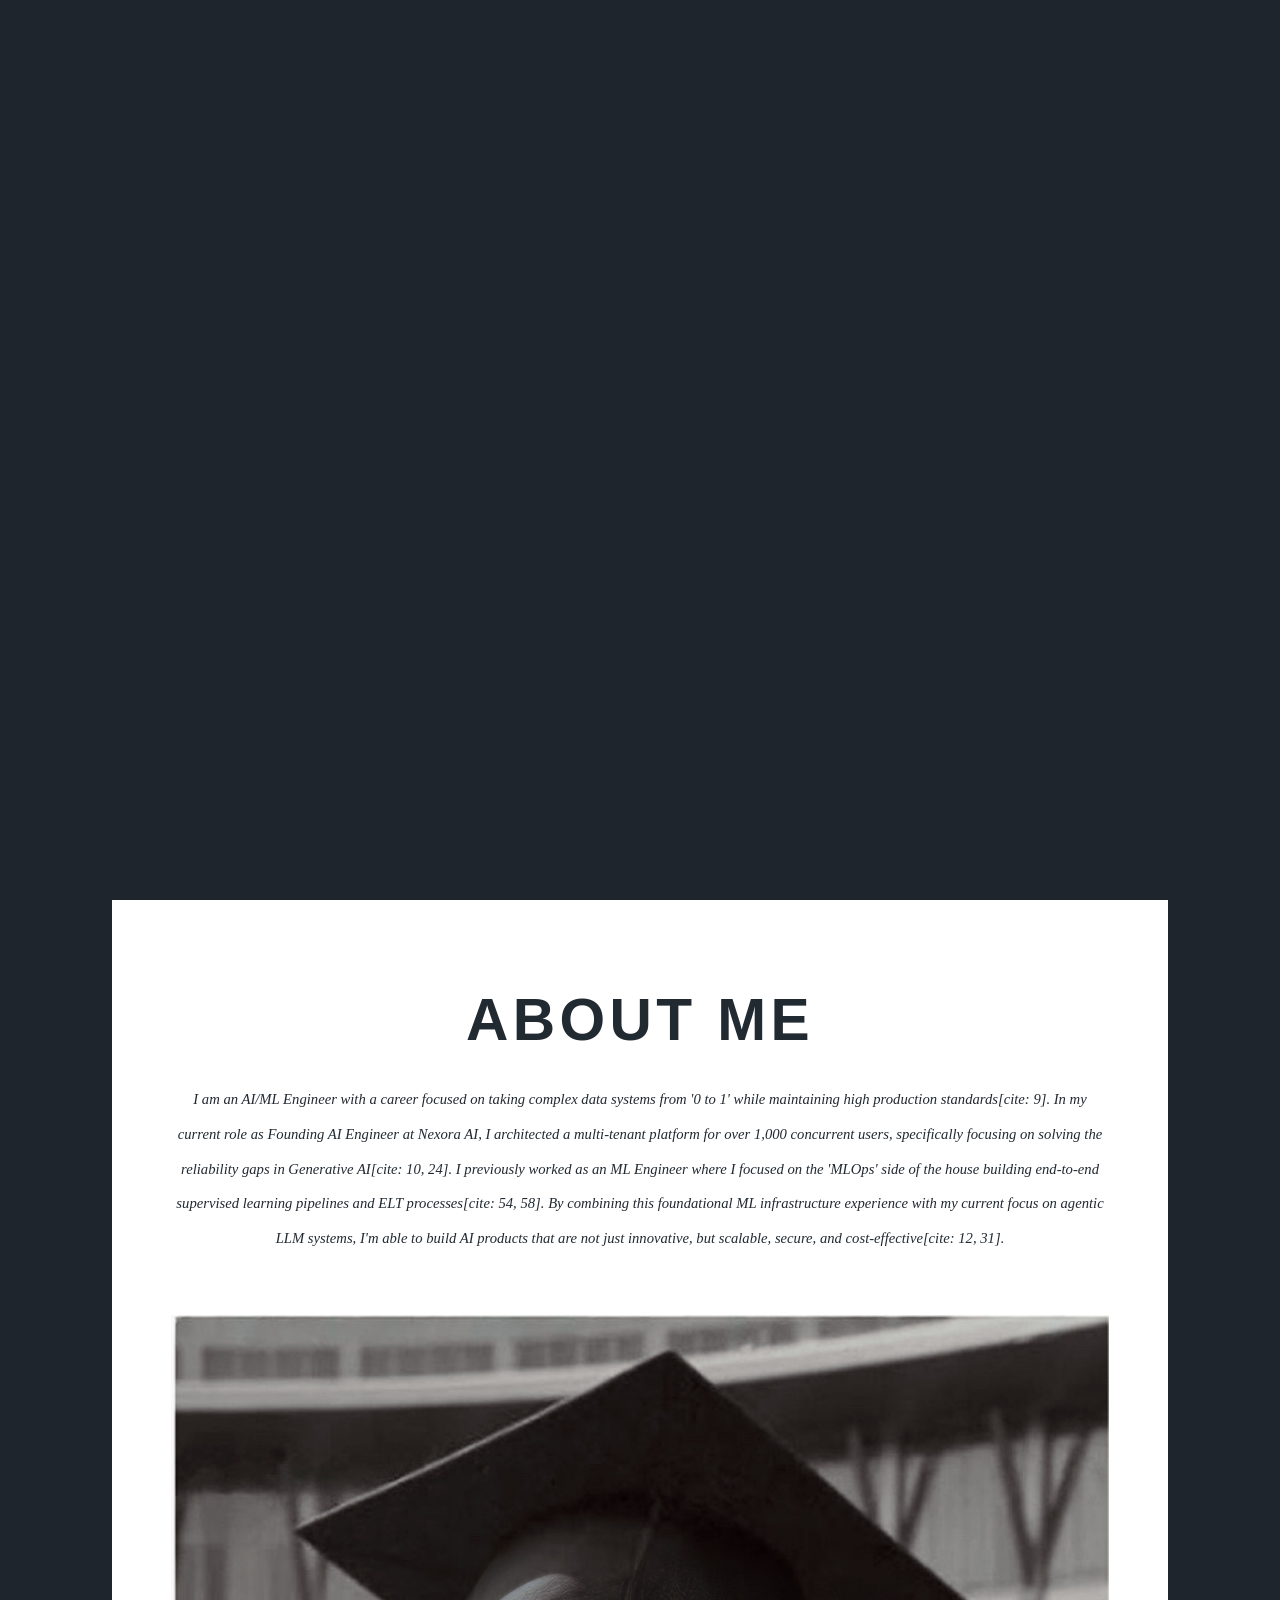
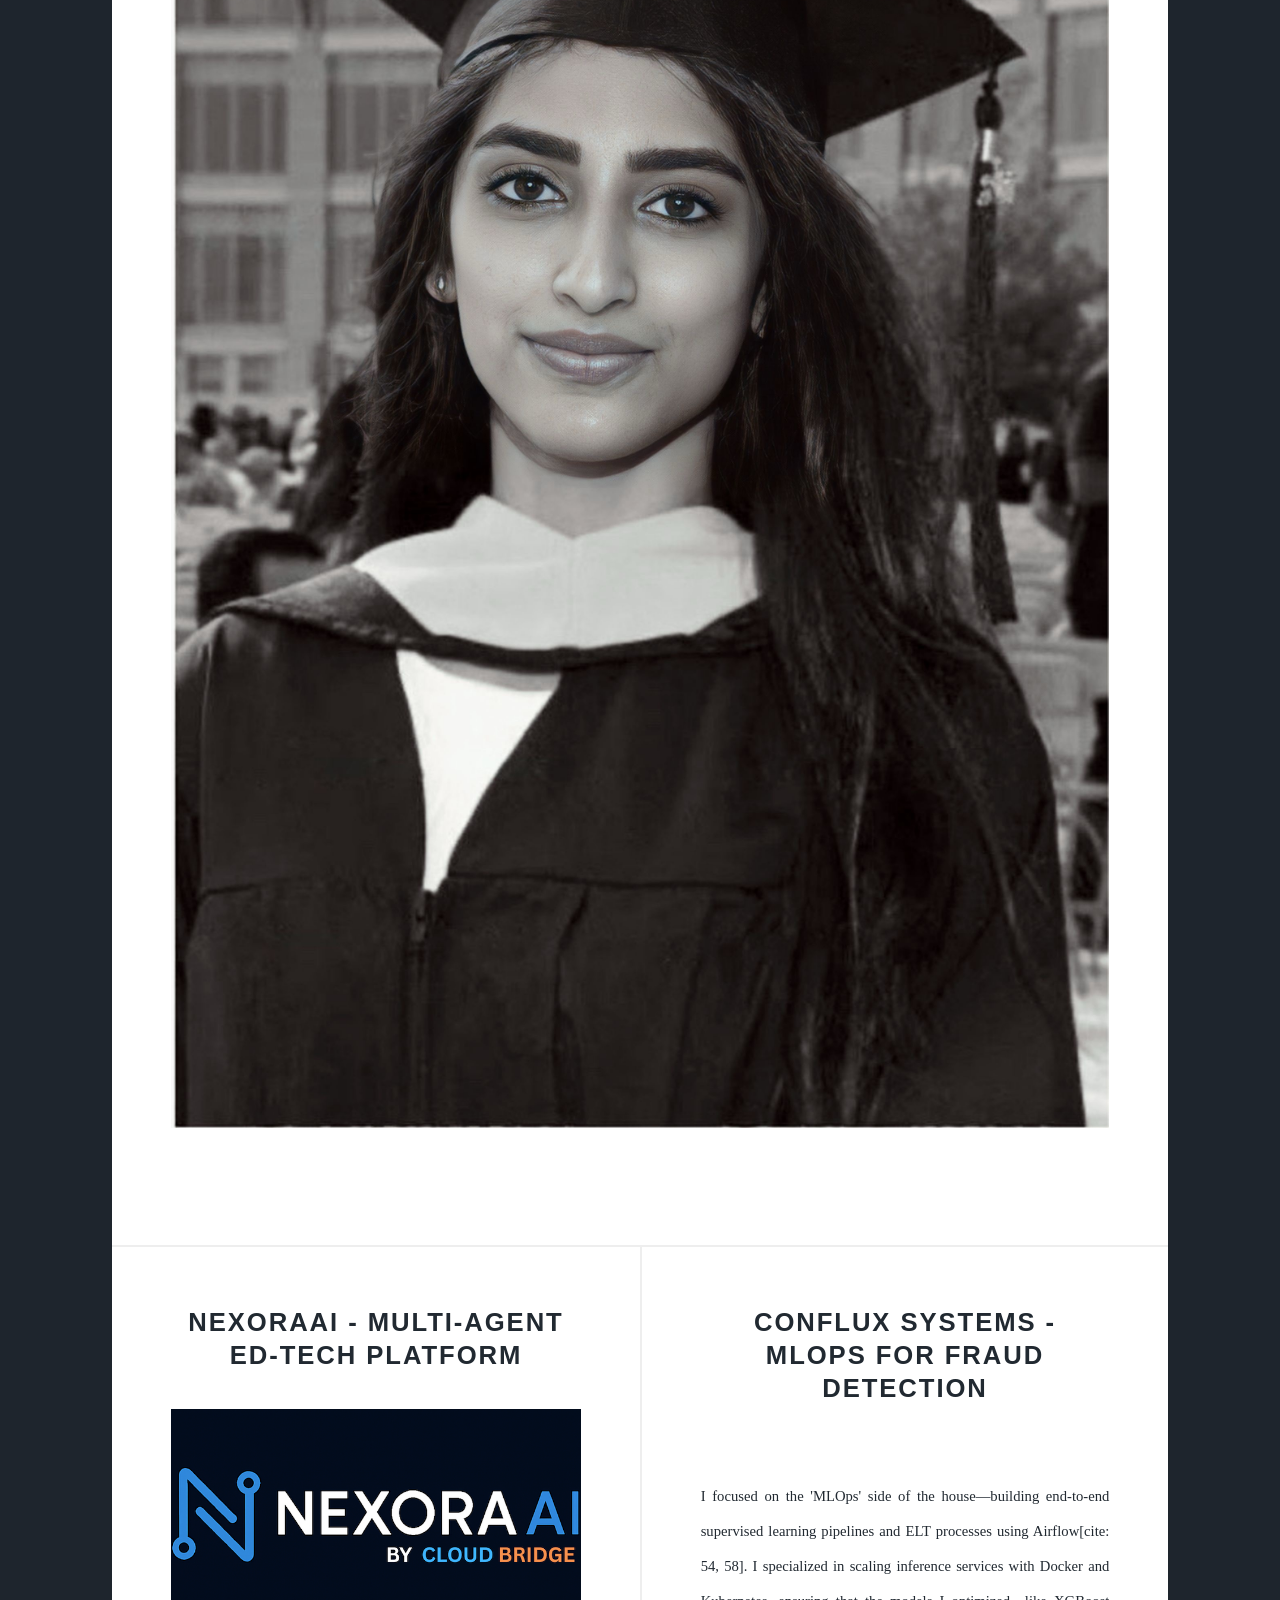
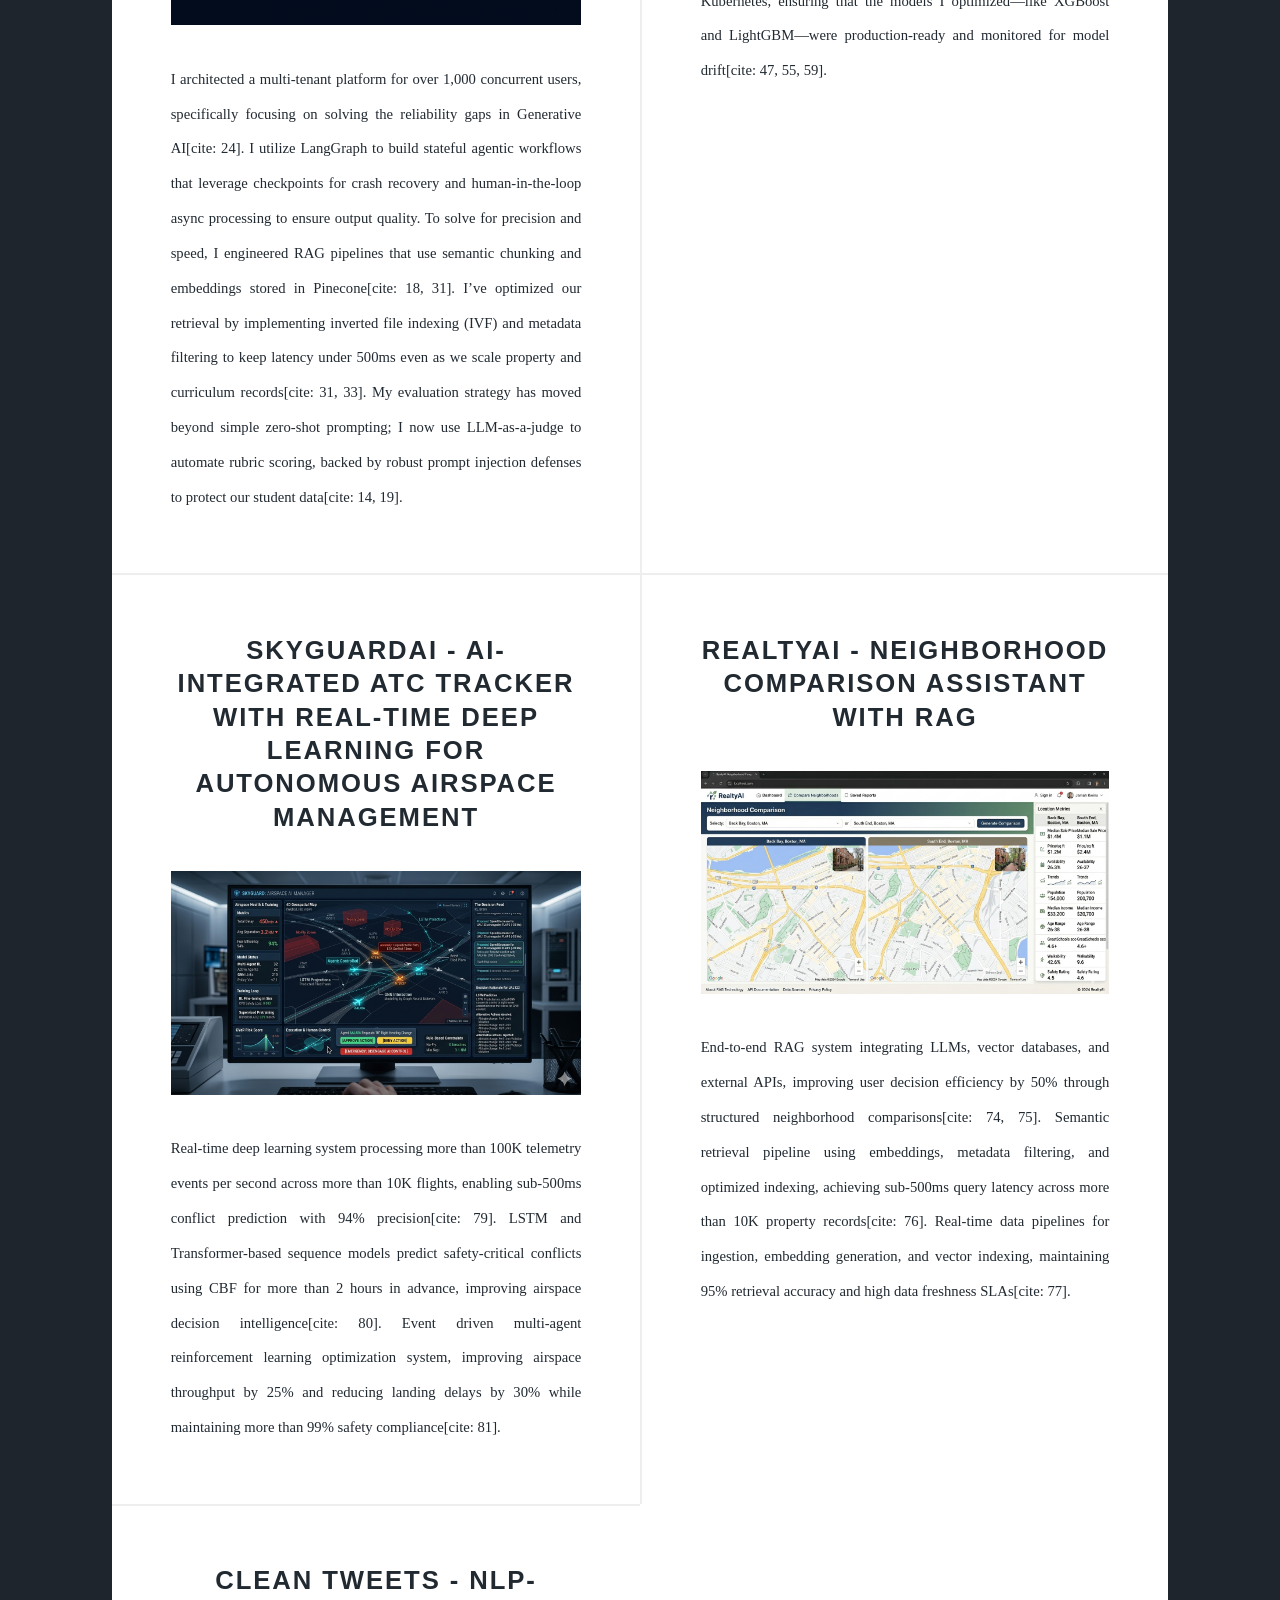
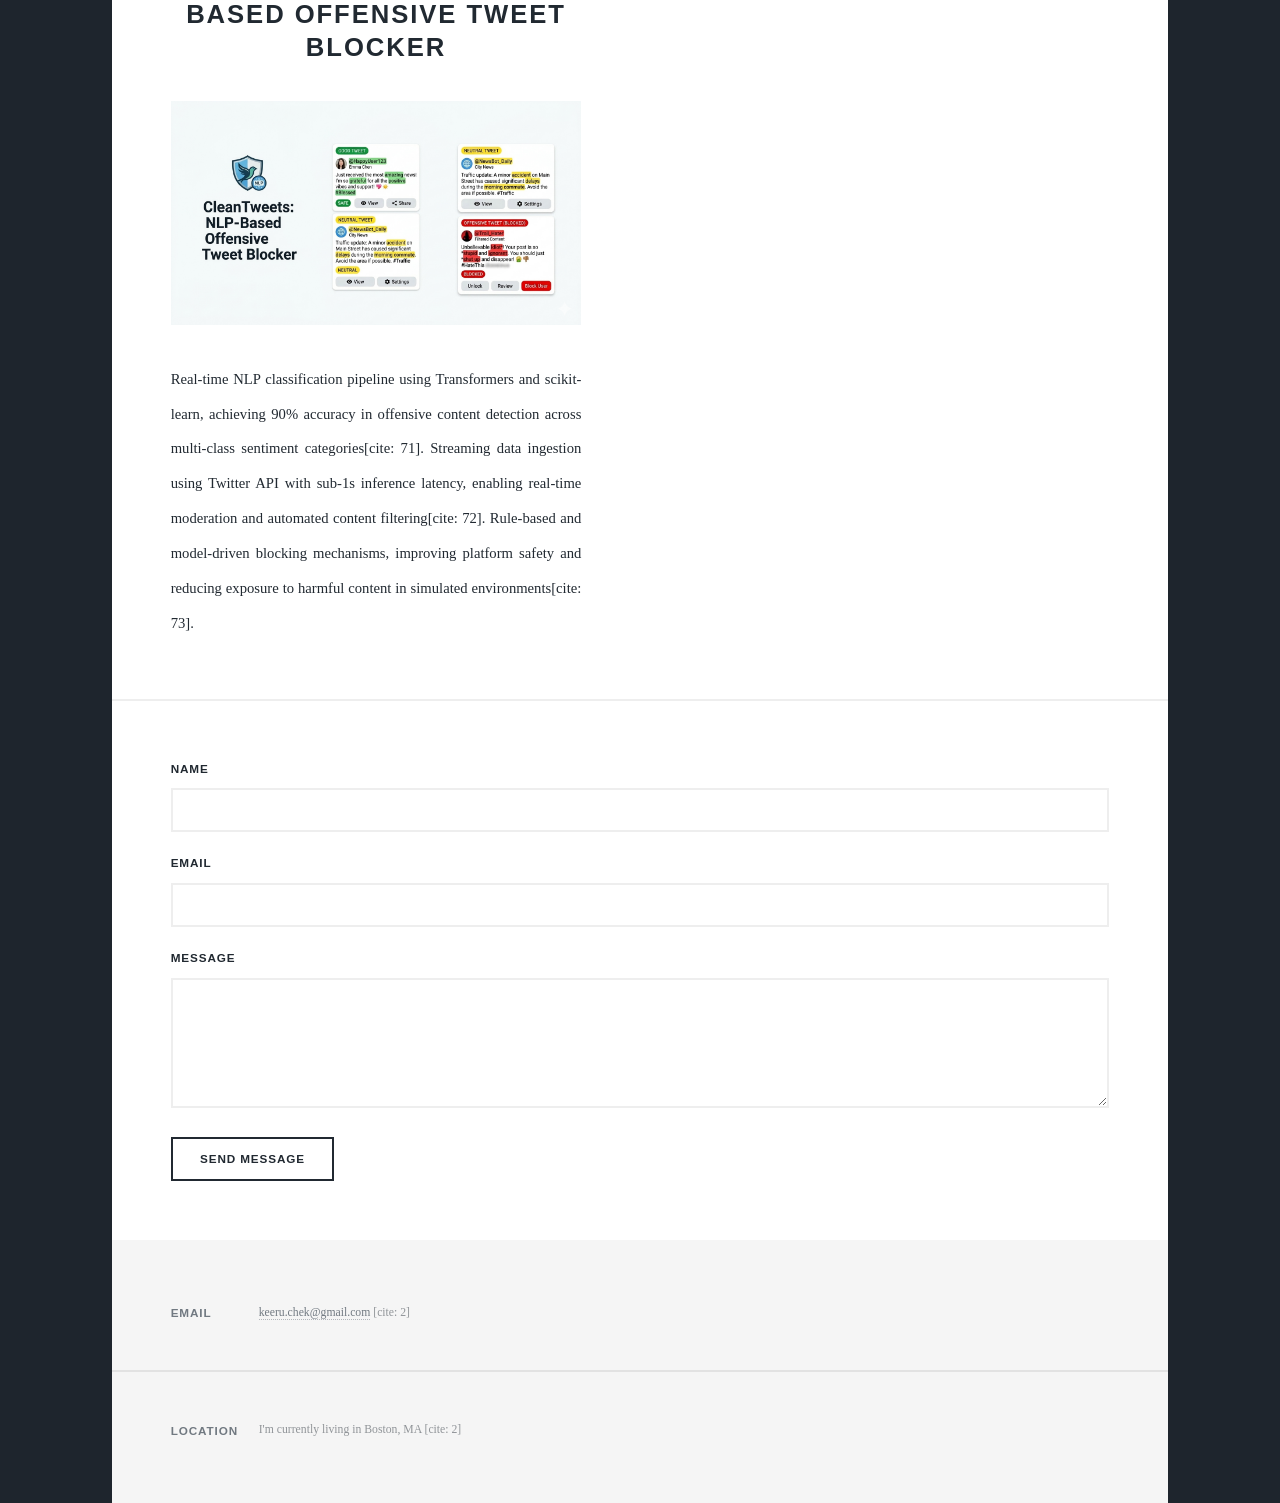
==== commit fdc00b68: "Update index.html" ====
--- a/index.html
+++ b/index.html
@@ -1,11 +1,41 @@
 <!DOCTYPE HTML>
 <html>
 	<head>
-		<title>Keeravani Chekuri Portfolio</title>
+		<title>Keeravani Chekuri | AI Engineer Portfolio</title>
 		<meta charset="utf-8" />
 		<meta name="viewport" content="width=device-width, initial-scale=1, user-scalable=no" />
 		<link rel="stylesheet" href="assets/css/main.css" />
 		<noscript><link rel="stylesheet" href="assets/css/main.css" /></noscript>
+		<style>
+			/* CSS for the hover effect to show project names on images */
+			.image.fit {
+				position: relative;
+				display: block;
+			}
+			.image.fit img {
+				display: block;
+				width: 100%;
+			}
+			.image.fit::after {
+				content: attr(data-title);
+				position: absolute;
+				top: 0; left: 0; width: 100%; height: 100%;
+				background: rgba(0, 0, 0, 0.7);
+				color: #fff;
+				display: flex;
+				align-items: center;
+				justify-content: center;
+				opacity: 0;
+				transition: opacity 0.3s ease;
+				font-weight: bold;
+				font-size: 1.2rem;
+				text-align: center;
+				padding: 10px;
+			}
+			.image.fit:hover::after {
+				opacity: 1;
+			}
+		</style>
 	</head>
 	<body class="is-preload">
 		<div id="wrapper" class="fade-in">
@@ -36,54 +66,60 @@
 				<article class="post featured">
 					<header class="major">
 						<h2>About Me</h2>
-						<p>I am a Senior AI and Machine Learning Engineer with a proven track record designing and deploying large-scale AI solutions and robust LLM-powered systems[cite: 9]. Currently, I serve as a Founding AI Engineer at Nexora School AI[cite: 22].</p>
+						<p>I am an AI/ML Engineer with a career focused on taking complex data systems from '0 to 1' while maintaining high production standards[cite: 9]. In my current role as Founding AI Engineer at Nexora AI, I architected a multi-tenant platform for over 1,000 concurrent users, specifically focusing on solving the reliability gaps in Generative AI[cite: 10, 24]. I previously worked as an ML Engineer where I focused on the 'MLOps' side of the house building end-to-end supervised learning pipelines and ELT processes[cite: 54, 58]. By combining this foundational ML infrastructure experience with my current focus on agentic LLM systems, I'm able to build AI products that are not just innovative, but scalable, secure, and cost-effective[cite: 12, 31].</p>
 					</header>
-					<a href="#" class="image main"><img src="assets/images/image.jpg" alt="Keeravani Chekuri" /></a>
+					<a href="#" class="image main"><img src="assets/images/image.JPG" alt="Keeravani Chekuri" /></a>
 				</article>
 
 				<section class="posts">
 					<article>
 						<header>
-							<h2><a href="nexora.html">Nexora School AI</a></h2>
+							<h2>NexoraAI - Multi-agent ed-tech platform</h2>
 						</header>
-						<a href="nexora.html" class="image fit"><img src="assets/images/nexora.png" alt="" /></a>
-						<p>Architected a 0-to-1 AI platform supporting 1,000+ concurrent users, reducing inference costs by 40%[cite: 24, 30].</p>
-						<ul class="actions special">
-							<li><a href="https://nexoraschool.ai" class="button">View Project</a></li>
-						</ul>
+						<a href="#" class="image fit" data-title="NexoraAI - Multi-agent ed-tech platform">
+							<img src="assets/images/nexora.png" alt="" />
+						</a>
+						<p>I architected a multi-tenant platform for over 1,000 concurrent users, specifically focusing on solving the reliability gaps in Generative AI[cite: 24]. I utilize LangGraph to build stateful agentic workflows that leverage checkpoints for crash recovery and human-in-the-loop async processing to ensure output quality. To solve for precision and speed, I engineered RAG pipelines that use semantic chunking and embeddings stored in Pinecone[cite: 18, 31]. I’ve optimized our retrieval by implementing inverted file indexing (IVF) and metadata filtering to keep latency under 500ms even as we scale property and curriculum records[cite: 31, 33]. My evaluation strategy has moved beyond simple zero-shot prompting; I now use LLM-as-a-judge to automate rubric scoring, backed by robust prompt injection defenses to protect our student data[cite: 14, 19].</p>
 					</article>
 
 					<article>
 						<header>
-							<h2><a href="skyguard.html">SkyGuardAI</a></h2>
+							<h2>Conflux systems - MLOps for fraud detection</h2>
 						</header>
-						<a href="skyguard.html" class="image fit"><img src="assets/images/skyguard.png" alt="" /></a>
-						<p>Real-time deep learning system processing 100K+ telemetry events/sec with 94% precision[cite: 79].</p>
-						<ul class="actions special">
-							<li><a href="skyguard.html" class="button">View Project</a></li>
-						</ul>
+						<a href="#" class="image fit" data-title="Conflux systems - MLOps for fraud detection">
+							<img src="assets/images/conflux.png" alt="" />
+						</a>
+						<p>I focused on the 'MLOps' side of the house—building end-to-end supervised learning pipelines and ELT processes using Airflow[cite: 54, 58]. I specialized in scaling inference services with Docker and Kubernetes, ensuring that the models I optimized—like XGBoost and LightGBM—were production-ready and monitored for model drift[cite: 47, 55, 59].</p>
 					</article>
 
 					<article>
 						<header>
-							<h2><a href="realty.html">Realty AI</a></h2>
+							<h2>SkyGuardAI - AI-Integrated ATC Tracker with Real-Time Deep Learning for Autonomous Airspace Management</h2>
 						</header>
-						<a href="realty.html" class="image fit"><img src="assets/images/realty.png" alt="" /></a>
-						<p>Developed an end-to-end RAG system achieving sub-500ms query latency across 10K+ property records[cite: 74, 76].</p>
-						<ul class="actions special">
-							<li><a href="realty.html" class="button">View Project</a></li>
-						</ul>
+						<a href="#" class="image fit" data-title="SkyGuardAI - ATC Tracker">
+							<img src="assets/images/skyguard.png" alt="" />
+						</a>
+						<p>Real-time deep learning system processing more than 100K telemetry events per second across more than 10K flights, enabling sub-500ms conflict prediction with 94% precision[cite: 79]. LSTM and Transformer-based sequence models predict safety-critical conflicts using CBF for more than 2 hours in advance, improving airspace decision intelligence[cite: 80]. Event driven multi-agent reinforcement learning optimization system, improving airspace throughput by 25% and reducing landing delays by 30% while maintaining more than 99% safety compliance[cite: 81].</p>
 					</article>
 
 					<article>
 						<header>
-							<h2><a href="cleantweets.html">CleanTweets</a></h2>
+							<h2>realtyAI - Neighborhood Comparison Assistant with RAG</h2>
 						</header>
-						<a href="cleantweets.html" class="image fit"><img src="assets/images/cleantweets.png" alt="" /></a>
-						<p>Achieved 90% accuracy in offensive content detection using Transformers and streaming APIs[cite: 71, 72].</p>
-						<ul class="actions special">
-							<li><a href="https://cleantweets.streamlit.app" class="button">View Project</a></li>
-						</ul>
+						<a href="#" class="image fit" data-title="RealtyAI - RAG Assistant">
+							<img src="assets/images/realty.png" alt="" />
+						</a>
+						<p>End-to-end RAG system integrating LLMs, vector databases, and external APIs, improving user decision efficiency by 50% through structured neighborhood comparisons[cite: 74, 75]. Semantic retrieval pipeline using embeddings, metadata filtering, and optimized indexing, achieving sub-500ms query latency across more than 10K property records[cite: 76]. Real-time data pipelines for ingestion, embedding generation, and vector indexing, maintaining 95% retrieval accuracy and high data freshness SLAs[cite: 77].</p>
+					</article>
+
+					<article>
+						<header>
+							<h2>clean tweets - NLP-Based Offensive Tweet Blocker</h2>
+						</header>
+						<a href="#" class="image fit" data-title="Clean Tweets - NLP Blocker">
+							<img src="assets/images/cleantweets.png" alt="" />
+						</a>
+						<p>Real-time NLP classification pipeline using Transformers and scikit-learn, achieving 90% accuracy in offensive content detection across multi-class sentiment categories[cite: 71]. Streaming data ingestion using Twitter API with sub-1s inference latency, enabling real-time moderation and automated content filtering[cite: 72]. Rule-based and model-driven blocking mechanisms, improving platform safety and reducing exposure to harmful content in simulated environments[cite: 73].</p>
 					</article>
 				</section>
 
@@ -114,18 +150,11 @@
 				<section class="split contact">
 					<section>
 						<h3>Email</h3>
-						<p><a href="mailto:keeru.chek@gmail.com">keeru.chek@gmail.com</a> </p>
+						<p><a href="mailto:keeru.chek@gmail.com">keeru.chek@gmail.com</a> [cite: 2]</p>
 					</section>
 					<section>
 						<h3>Location</h3>
-						<p>Boston, MA </p>
-					</section>
-					<section>
-						<h3>Social</h3>
-						<ul class="icons alt">
-							<li><a href="https://www.linkedin.com/in/keeravani-chekuri/" class="icon brands alt fa-linkedin"><span class="label">LinkedIn</span></a></li>
-							<li><a href="https://github.com/keeruchek" class="icon brands alt fa-github"><span class="label">GitHub</span></a></li>
-						</ul>
+						<p>I'm currently living in Boston, MA [cite: 2]</p>
 					</section>
 				</section>
 			</footer>
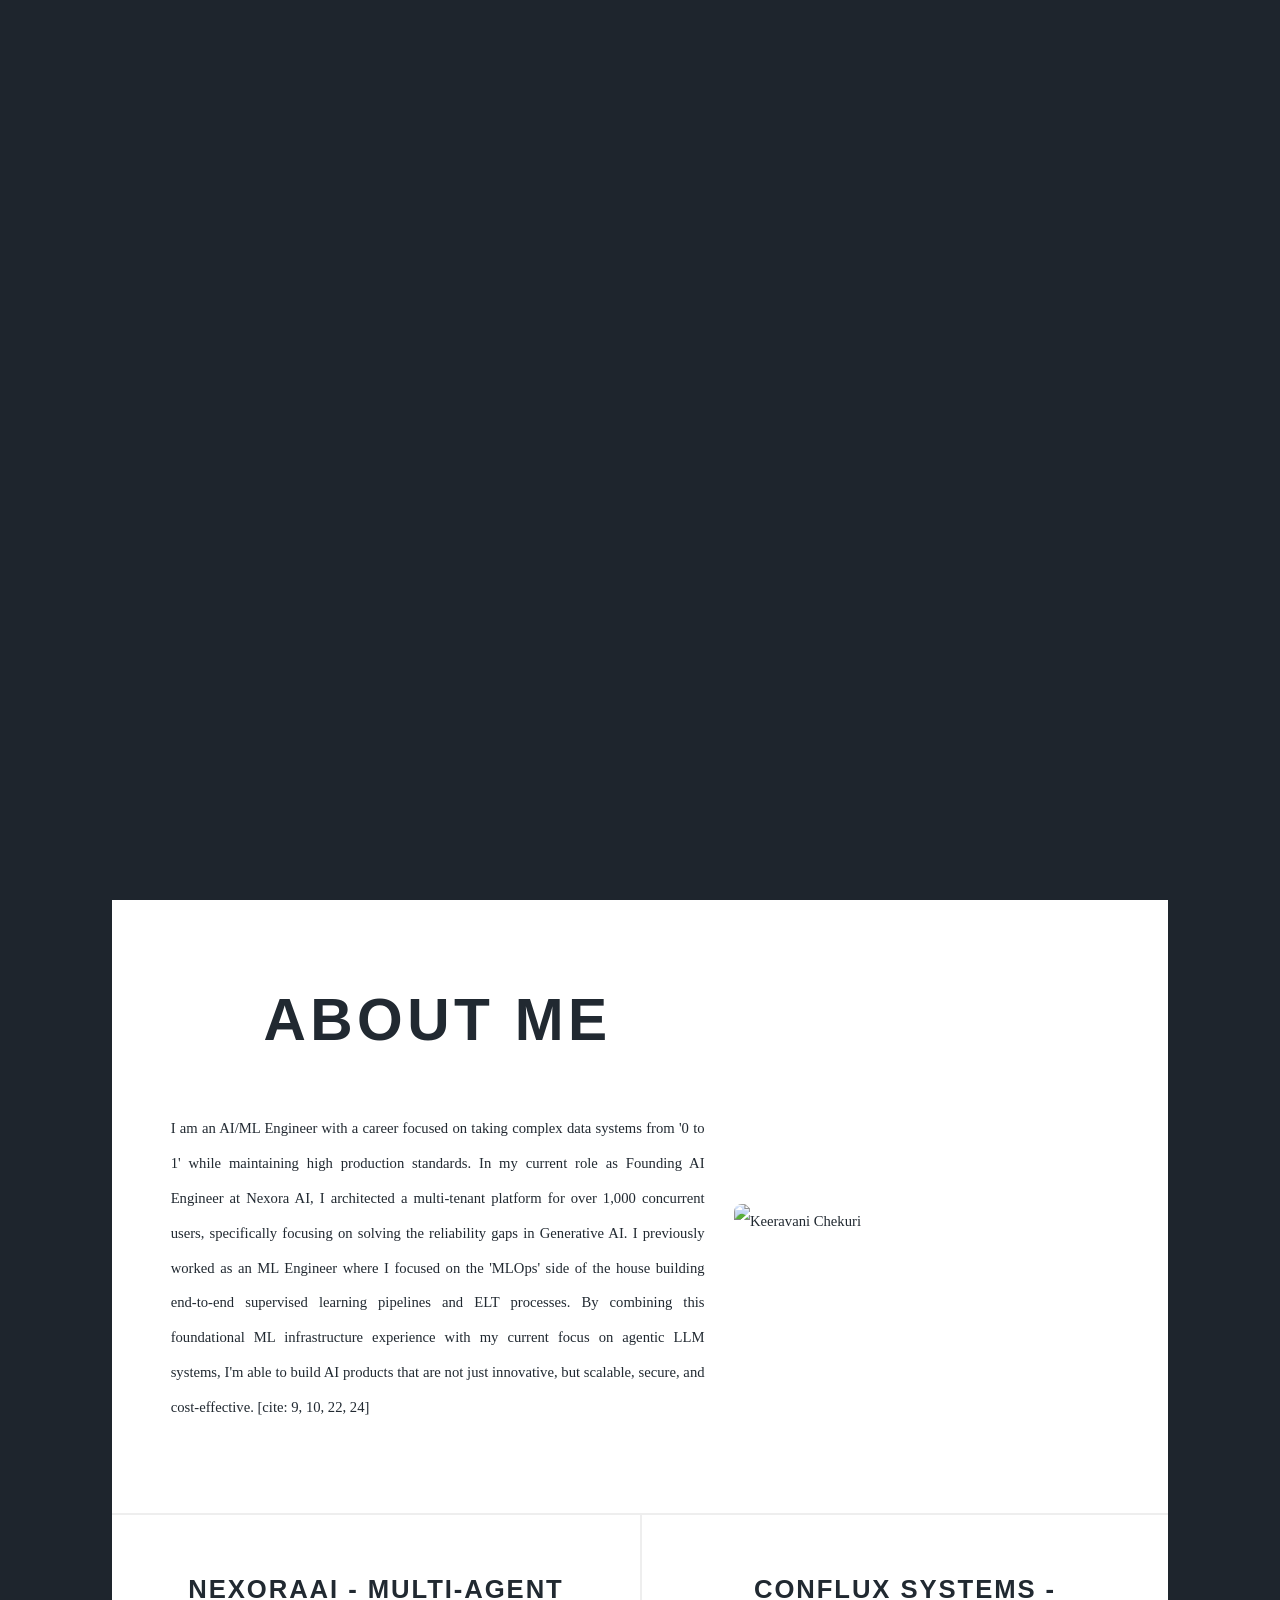
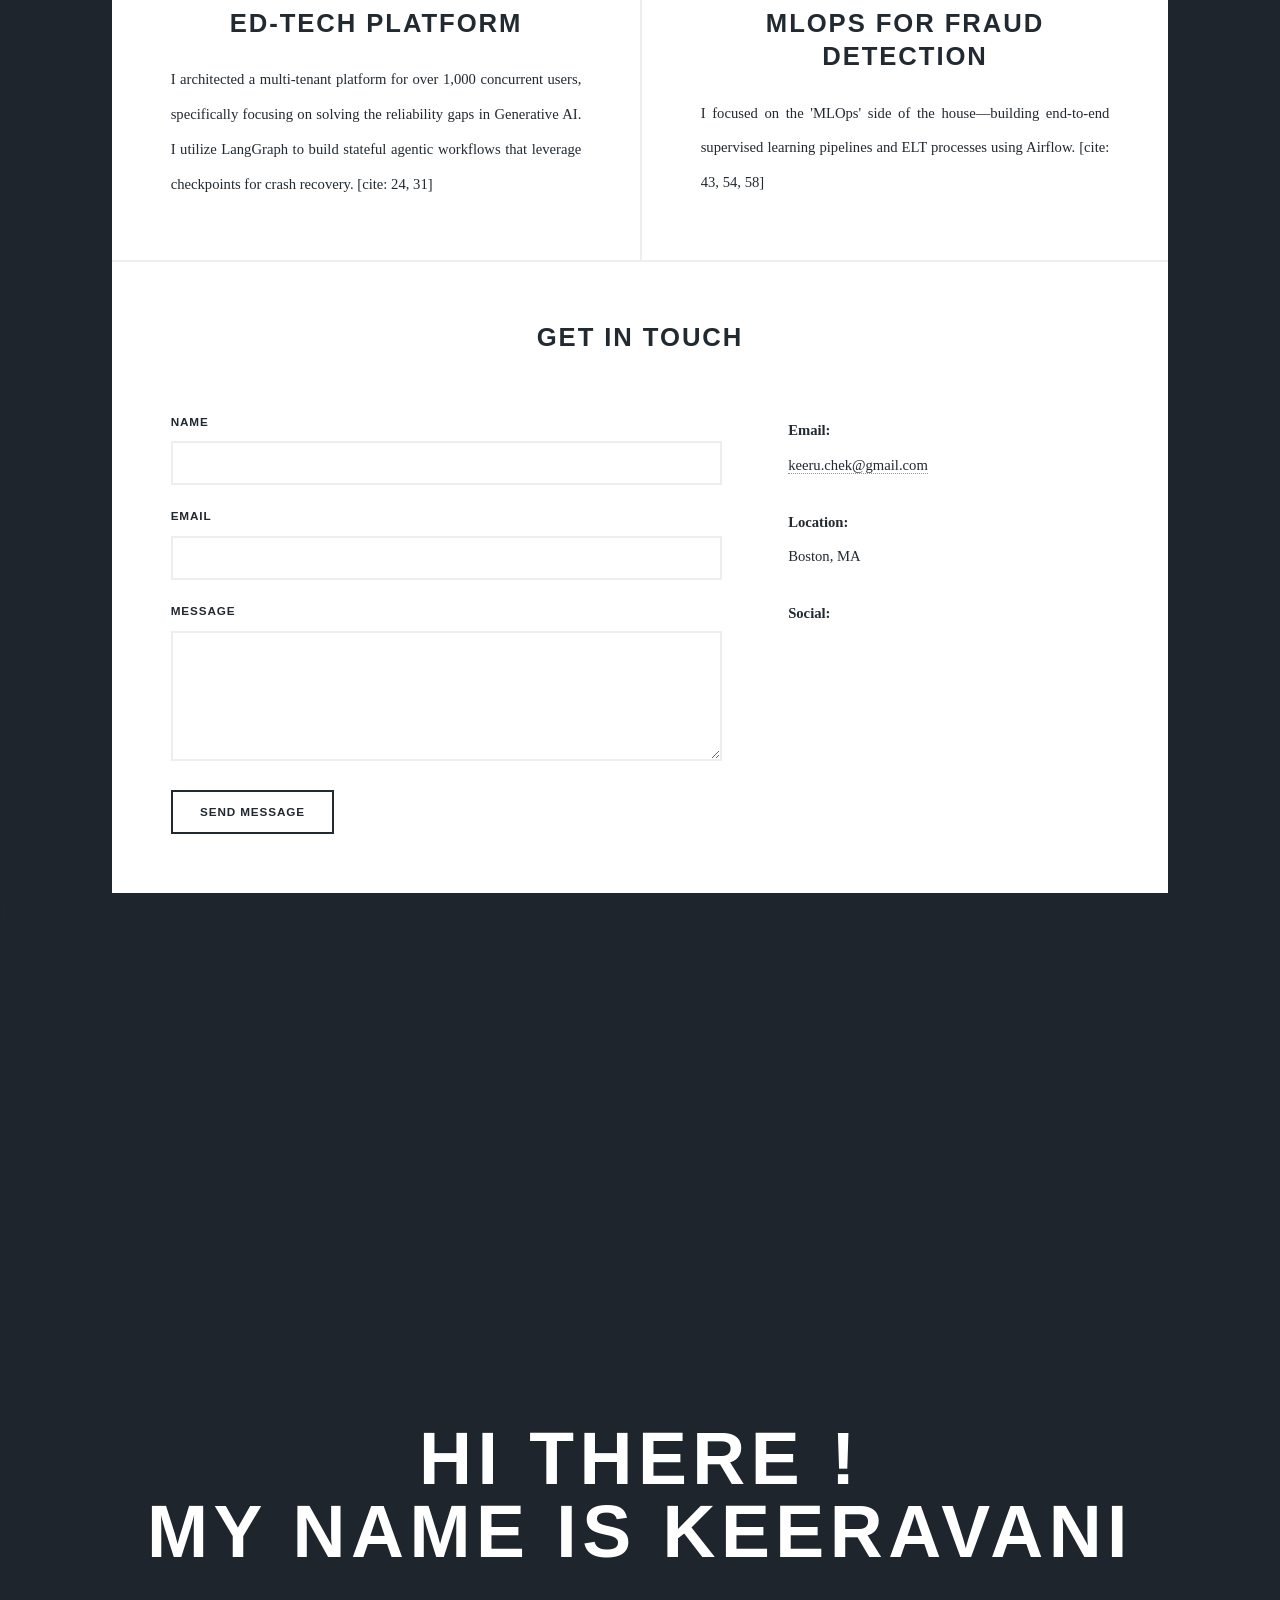
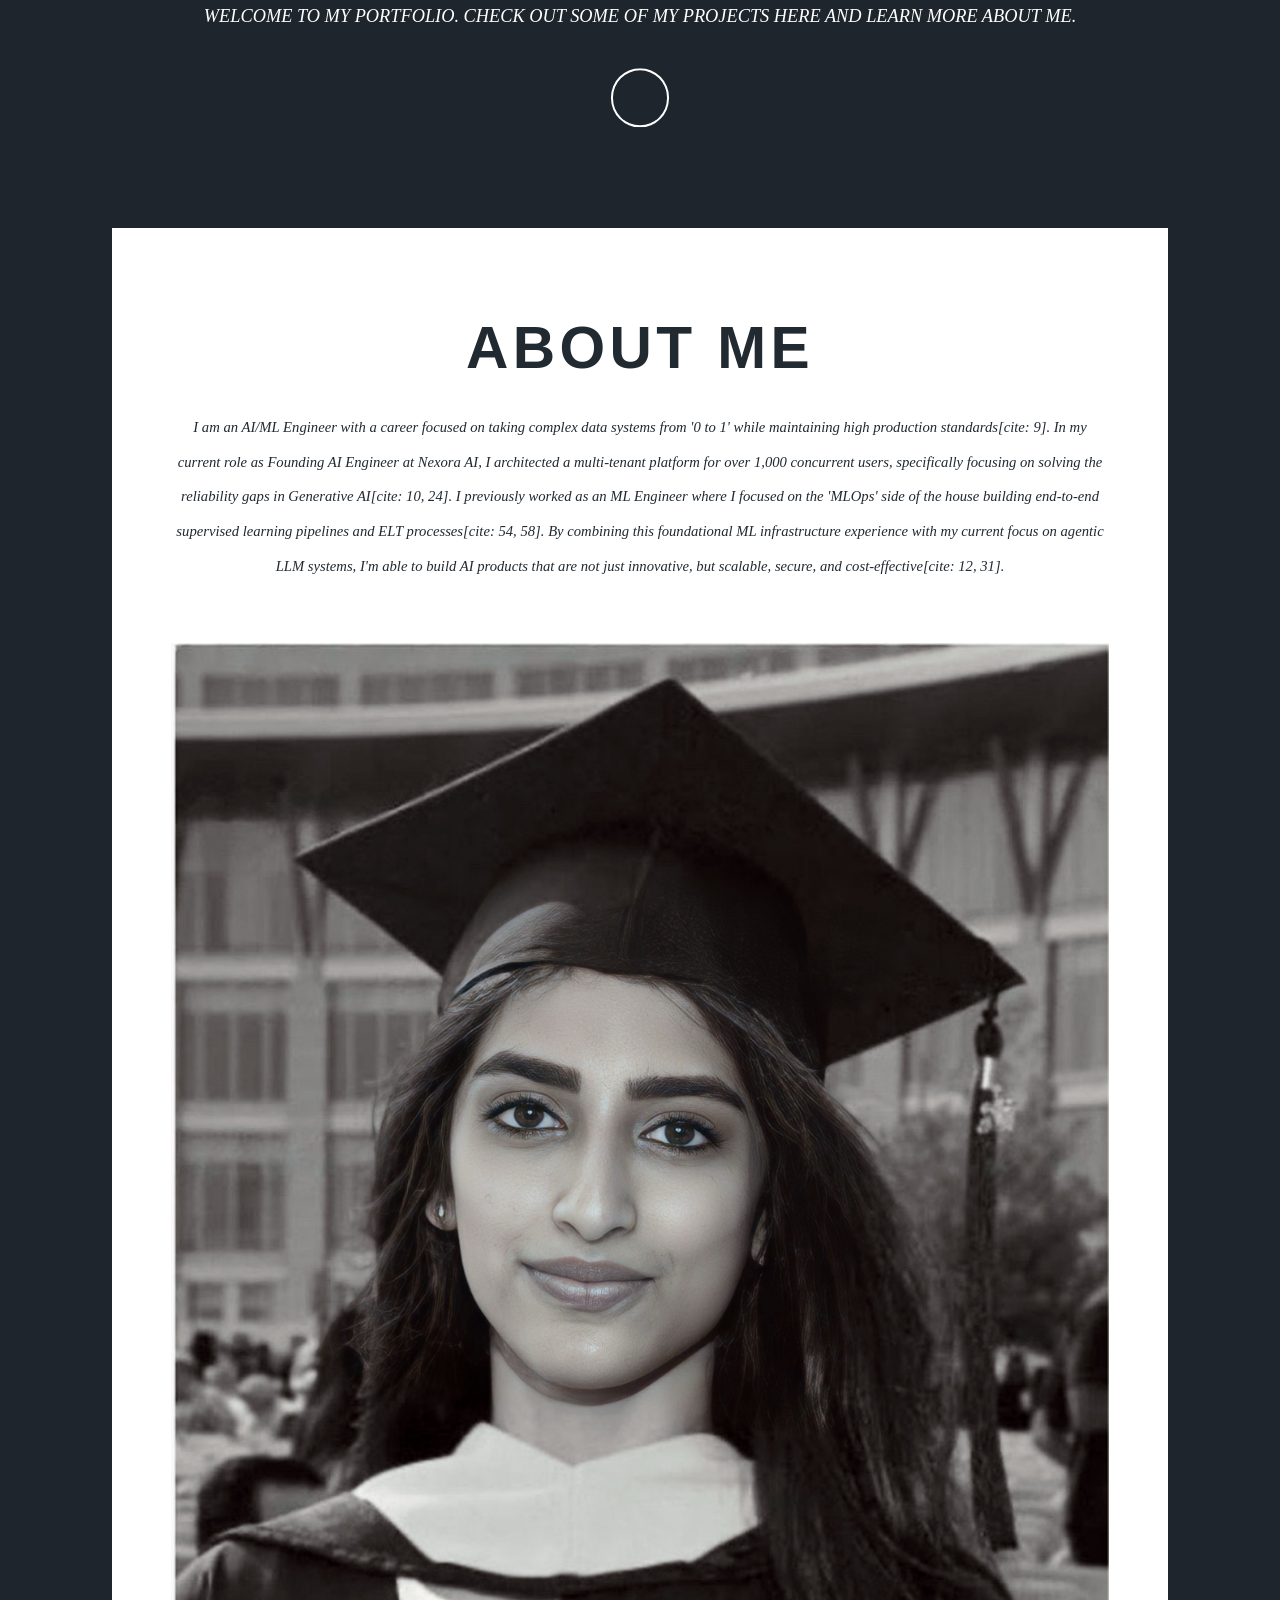
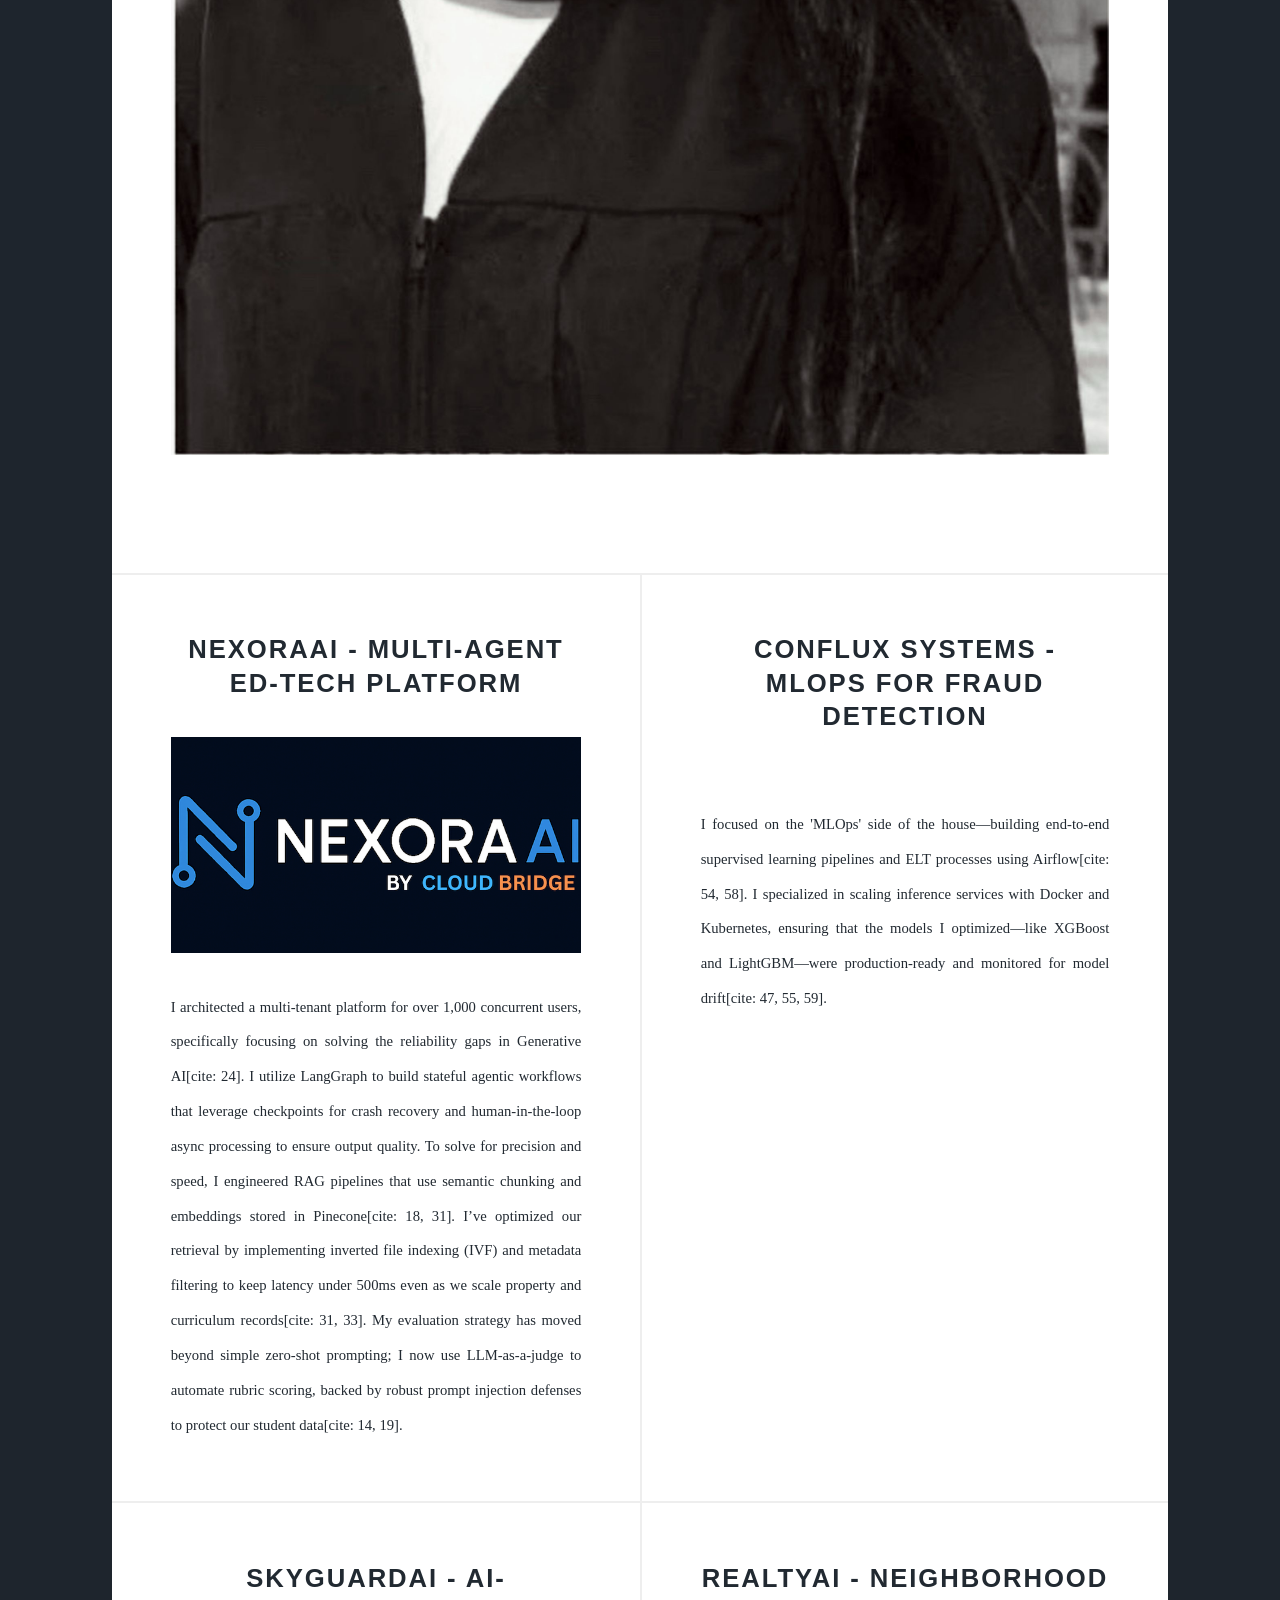
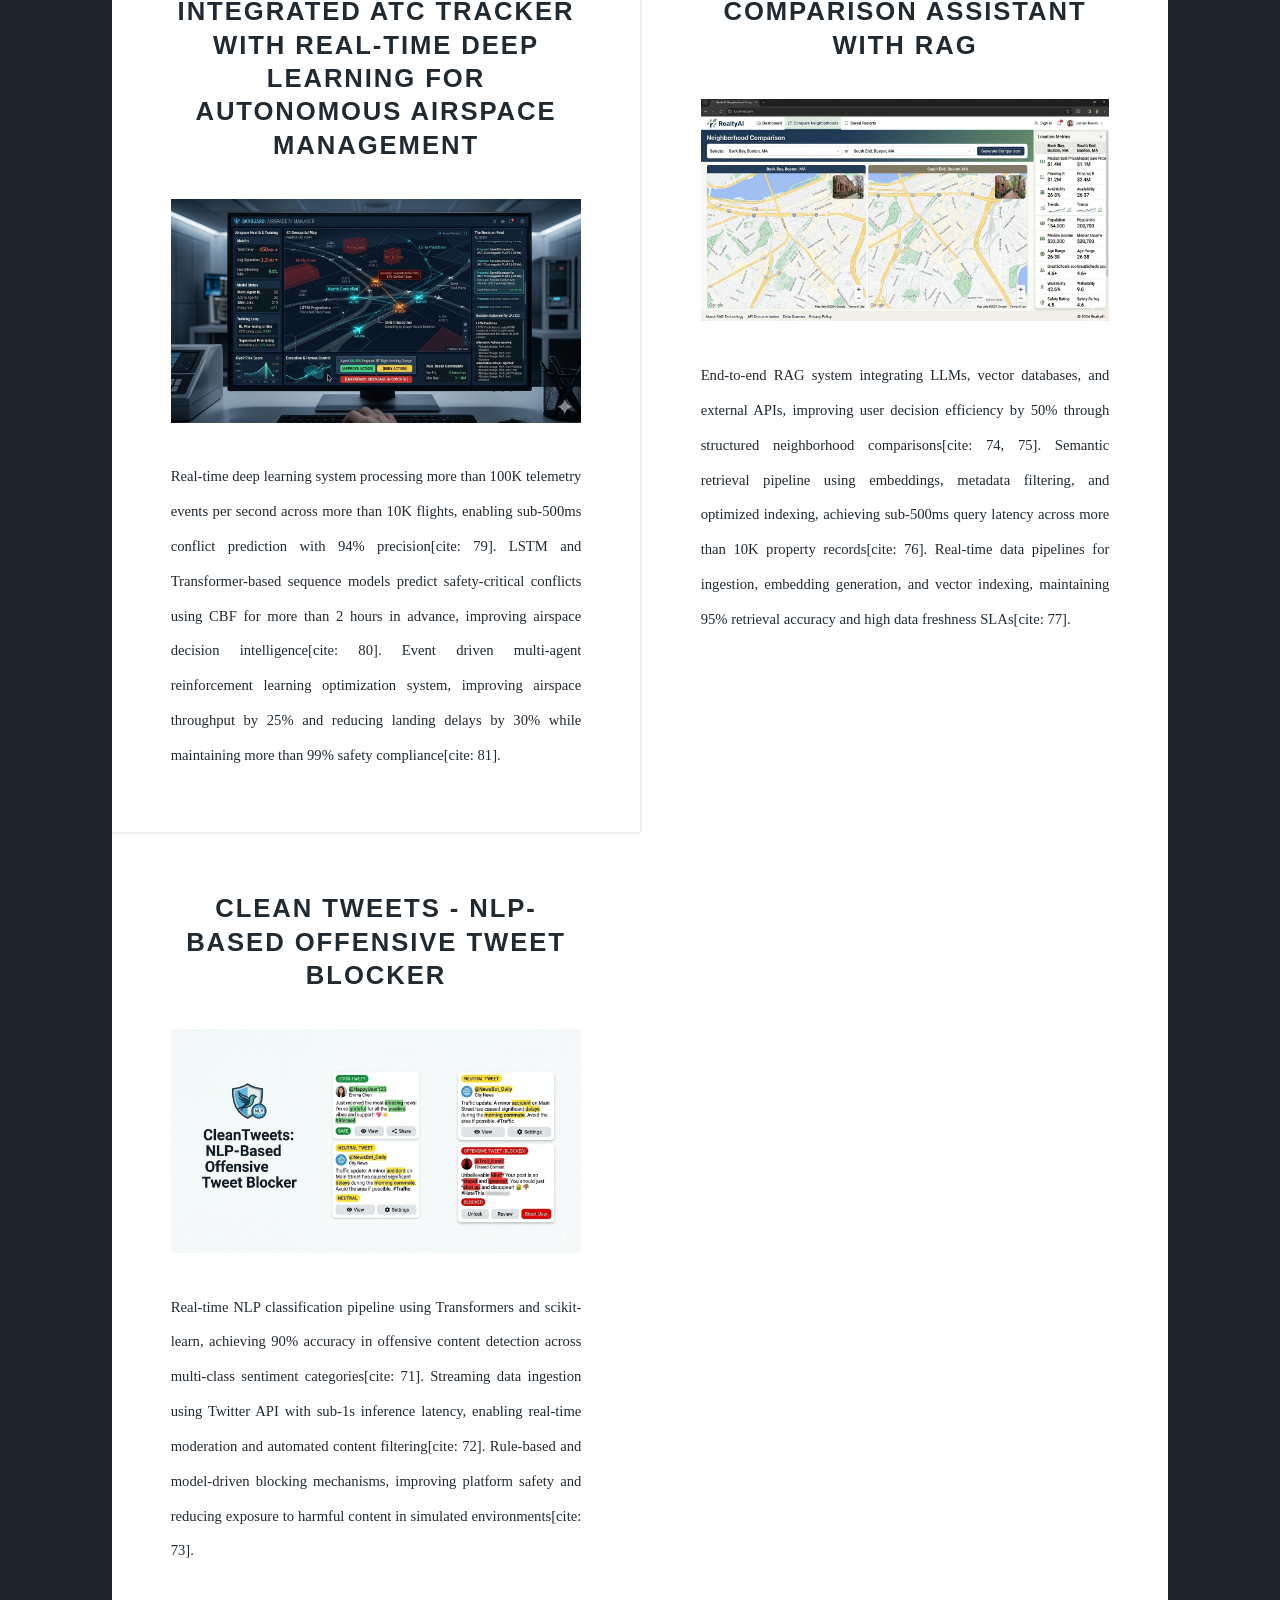
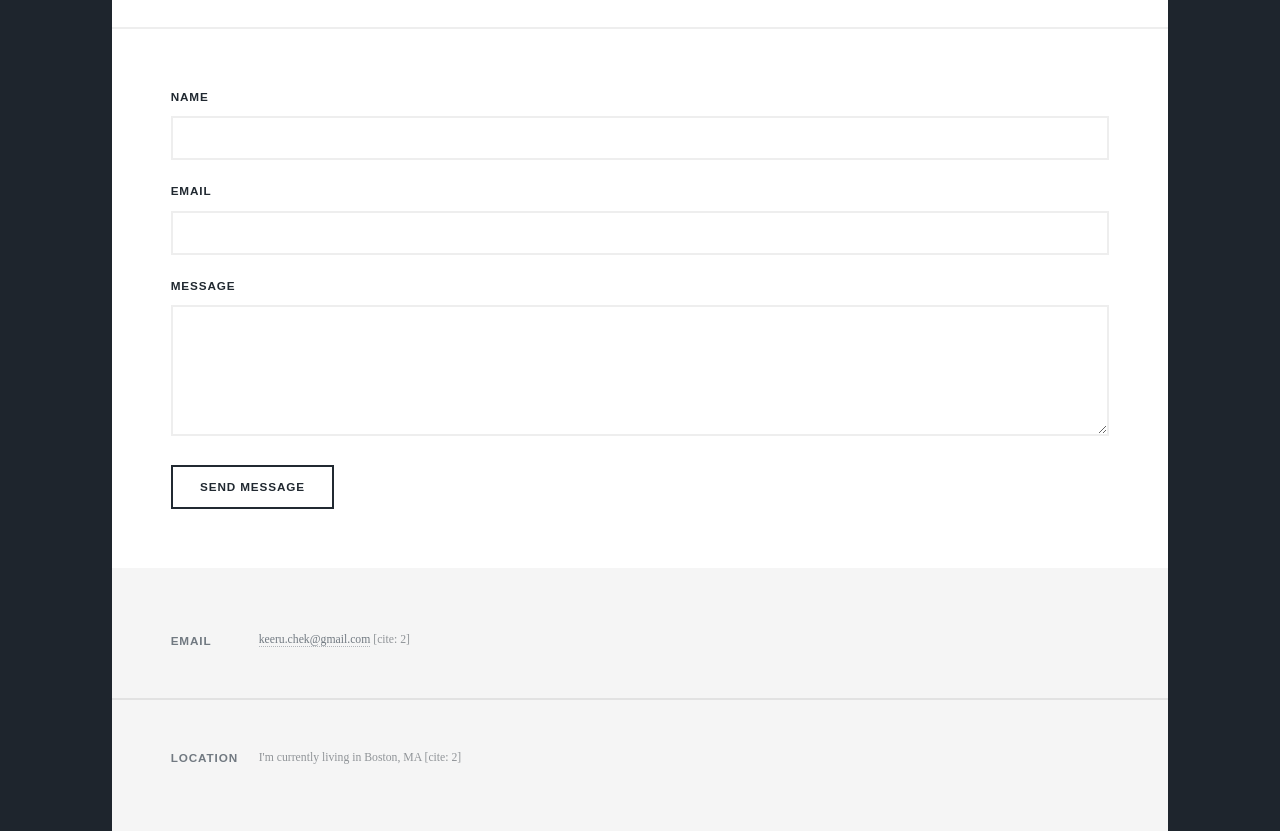
==== commit 8fb18185: "Revise title and enhance layout styles Updated the title and modified styles for the intro and layou" ====
--- a/index.html
+++ b/index.html
@@ -1,40 +1,120 @@
 <!DOCTYPE HTML>
 <html>
 	<head>
-		<title>Keeravani Chekuri | AI Engineer Portfolio</title>
+		<title>Keeravani Chekuri Portfolio</title>
 		<meta charset="utf-8" />
 		<meta name="viewport" content="width=device-width, initial-scale=1, user-scalable=no" />
 		<link rel="stylesheet" href="assets/css/main.css" />
 		<noscript><link rel="stylesheet" href="assets/css/main.css" /></noscript>
 		<style>
-			/* CSS for the hover effect to show project names on images */
-			.image.fit {
-				position: relative;
-				display: block;
+			/* Fix for Invisible Intro */
+			#intro { opacity: 1 !important; visibility: visible !important; }
+			
+			/* Side-by-Side About Me */
+			.about-container { display: flex; align-items: center; gap: 2rem; text-align: left; }
+			.about-text { flex: 1; }
+			.about-image { flex: 0 0 40%; }
+			.about-image img { width: 100%; border-radius: 8px; }
+
+			/* Side-by-Side Contact Section */
+			.contact-container { display: flex; gap: 4rem; margin-top: 2rem; }
+			.contact-form { flex: 1; }
+			.contact-info { flex: 0 0 35%; }
+			.contact-info ul { list-style: none; padding: 0; }
+			.contact-info li { margin-bottom: 1.5rem; }
+			.social-icons { display: flex; gap: 1rem; font-size: 1.5rem; }
+
+			@media screen and (max-width: 980px) {
+				.about-container, .contact-container { flex-direction: column; }
+				.about-image { order: -1; width: 100%; }
 			}
-			.image.fit img {
-				display: block;
-				width: 100%;
-			}
-			.image.fit::after {
-				content: attr(data-title);
-				position: absolute;
-				top: 0; left: 0; width: 100%; height: 100%;
-				background: rgba(0, 0, 0, 0.7);
-				color: #fff;
-				display: flex;
-				align-items: center;
-				justify-content: center;
-				opacity: 0;
-				transition: opacity 0.3s ease;
-				font-weight: bold;
-				font-size: 1.2rem;
-				text-align: center;
-				padding: 10px;
-			}
-			.image.fit:hover::after {
-				opacity: 1;
-			}
+		</style>
+	</head>
+	<body class="is-preload">
+		<div id="wrapper" class="fade-in">
+			
+			<div id="intro">
+				<h1>HI THERE !<br /> I'M KEERAVANI</h1>
+				<p>WELCOME TO MY PORTFOLIO. CHECK OUT SOME OF MY PROJECTS HERE AND LEARN MORE ABOUT ME.</p>
+				<ul class="actions">
+					<li><a href="#header" class="button icon solid solo fa-arrow-down scrolly">Continue</a></li>
+				</ul>
+			</div>
+
+			<header id="header">
+				<a href="index.html" class="logo">Portfolio</a>
+			</header>
+
+			<nav id="nav">
+				<ul class="links">
+					<li class="active"><a href="index.html">Portfolio</a></li>
+				</ul>
+			</nav>
+
+			<div id="main">
+				<article class="post featured">
+					<div class="about-container">
+						<div class="about-text">
+							<header class="major">
+								<h2>About Me</h2>
+							</header>
+							<p>I am an AI/ML Engineer with a career focused on taking complex data systems from '0 to 1' while maintaining high production standards. In my current role as Founding AI Engineer at Nexora AI, I architected a multi-tenant platform for over 1,000 concurrent users, specifically focusing on solving the reliability gaps in Generative AI. I previously worked as an ML Engineer where I focused on the 'MLOps' side of the house building end-to-end supervised learning pipelines and ELT processes. By combining this foundational ML infrastructure experience with my current focus on agentic LLM systems, I'm able to build AI products that are not just innovative, but scalable, secure, and cost-effective. [cite: 9, 10, 22, 24]</p>
+						</div>
+						<div class="about-image">
+							<img src="assets/images/image.jpg" alt="Keeravani Chekuri" />
+						</div>
+					</div>
+				</article>
+
+				<section class="posts">
+					<article>
+						<header><h2>NexoraAI - Multi-agent ed-tech platform</h2></header>
+						<p>I architected a multi-tenant platform for over 1,000 concurrent users, specifically focusing on solving the reliability gaps in Generative AI. I utilize LangGraph to build stateful agentic workflows that leverage checkpoints for crash recovery. [cite: 24, 31]</p>
+					</article>
+					<article>
+						<header><h2>conflux systems - MLOps for fraud detection</h2></header>
+						<p>I focused on the 'MLOps' side of the house—building end-to-end supervised learning pipelines and ELT processes using Airflow. [cite: 43, 54, 58]</p>
+					</article>
+				</section>
+
+				<section>
+					<header class="major">
+						<h2>Get In Touch</h2>
+					</header>
+					<div class="contact-container">
+						<div class="contact-form">
+							<form method="post" action="#">
+								<div class="fields">
+									<div class="field"><label>Name</label><input type="text" /></div>
+									<div class="field"><label>Email</label><input type="text" /></div>
+									<div class="field"><label>Message</label><textarea rows="3"></textarea></div>
+								</div>
+								<ul class="actions"><li><input type="submit" value="Send Message" /></li></ul>
+							</form>
+						</div>
+						<div class="contact-info">
+							<ul>
+								<li><strong>Email:</strong><br /><a href="mailto:keeru.chek@gmail.com">keeru.chek@gmail.com</a> </li>
+								<li><strong>Location:</strong><br />Boston, MA </li>
+								<li><strong>Social:</strong>
+									<div class="social-icons">
+										<a href="https://linkedin.com/in/keeravani-chekuri/" class="icon brands fa-linkedin"></a>
+										<a href="https://github.com/keeruchek" class="icon brands fa-github"></a>
+										<a href="#" class="icon brands fa-medium"></a>
+									</div>
+								</li>
+							</ul>
+						</div>
+					</div>
+				</section>
+			</div>
+		</div>
+
+		<script src="assets/js/jquery.min.js"></script>
+		<script src="assets/js/jquery.scrolly.min.js"></script>
+		<script src="assets/js/main.js"></script>
+	</body>
+</html>			}
 		</style>
 	</head>
 	<body class="is-preload">
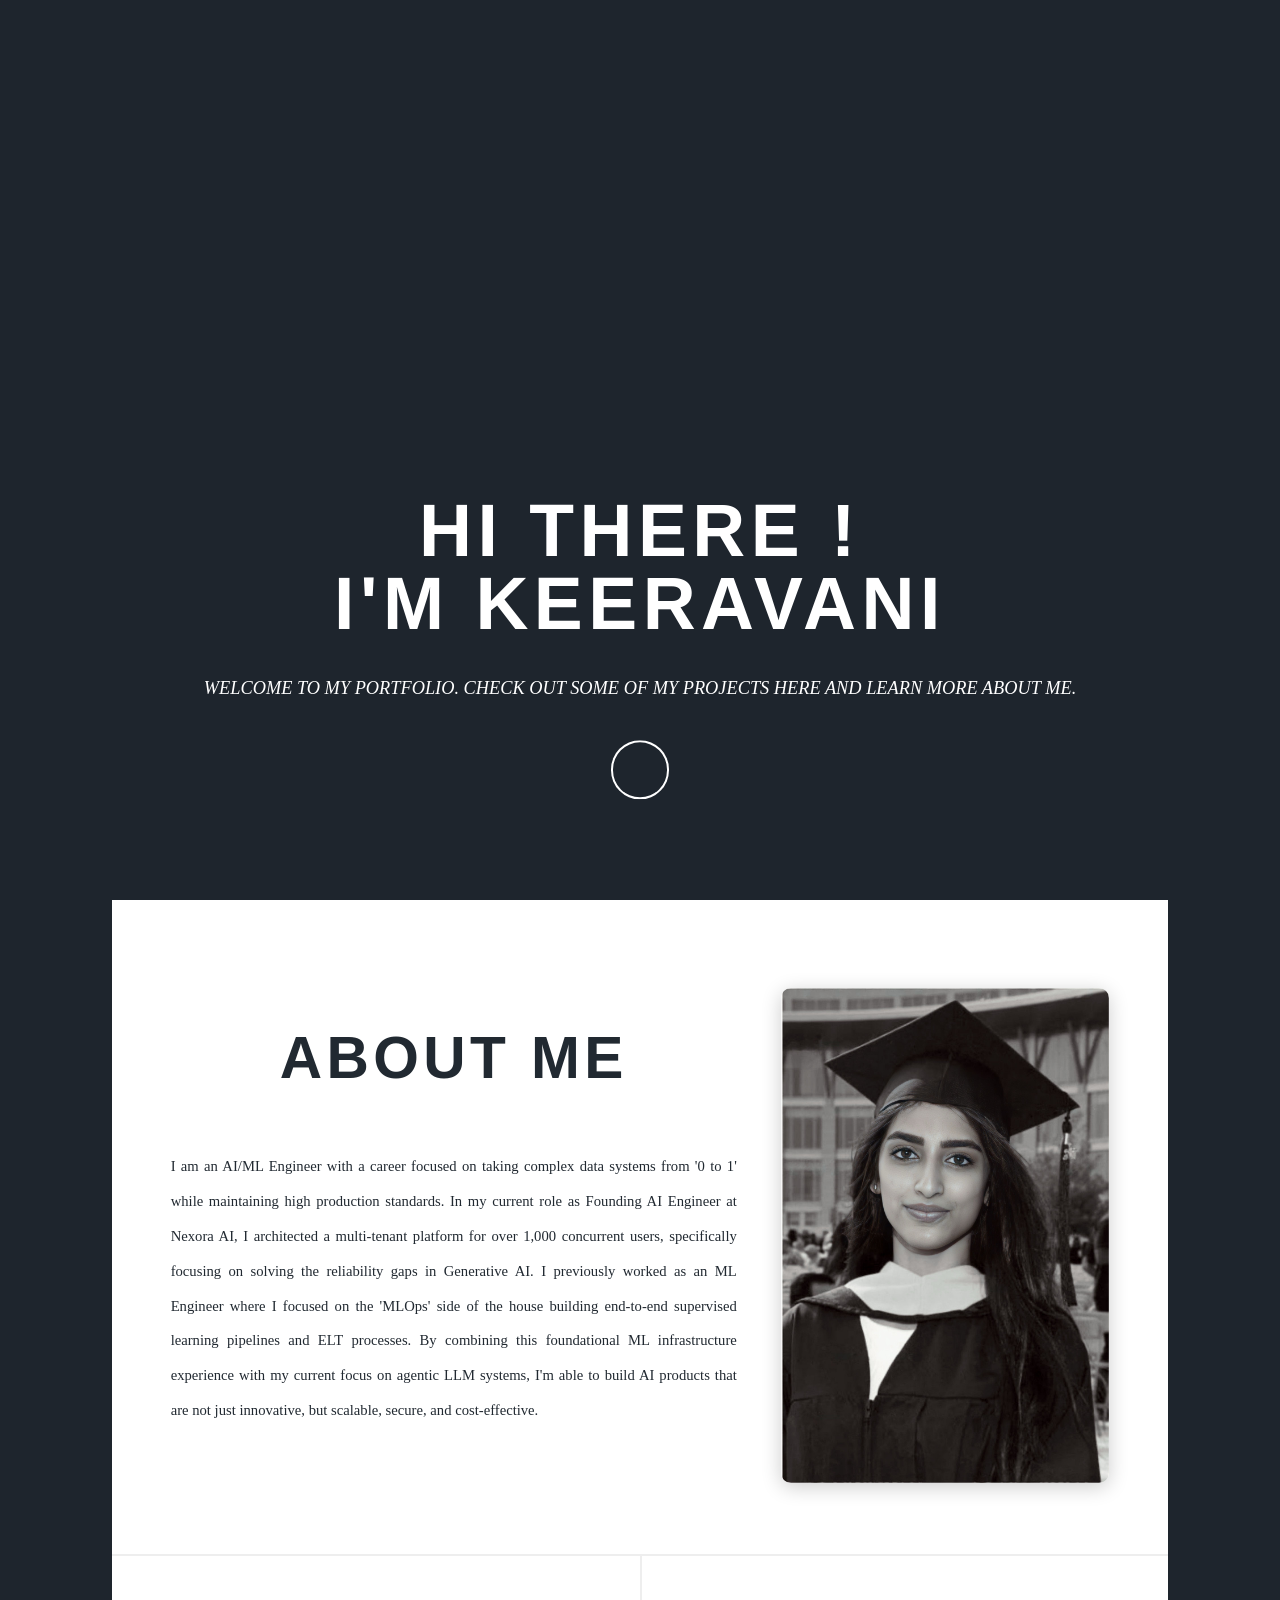
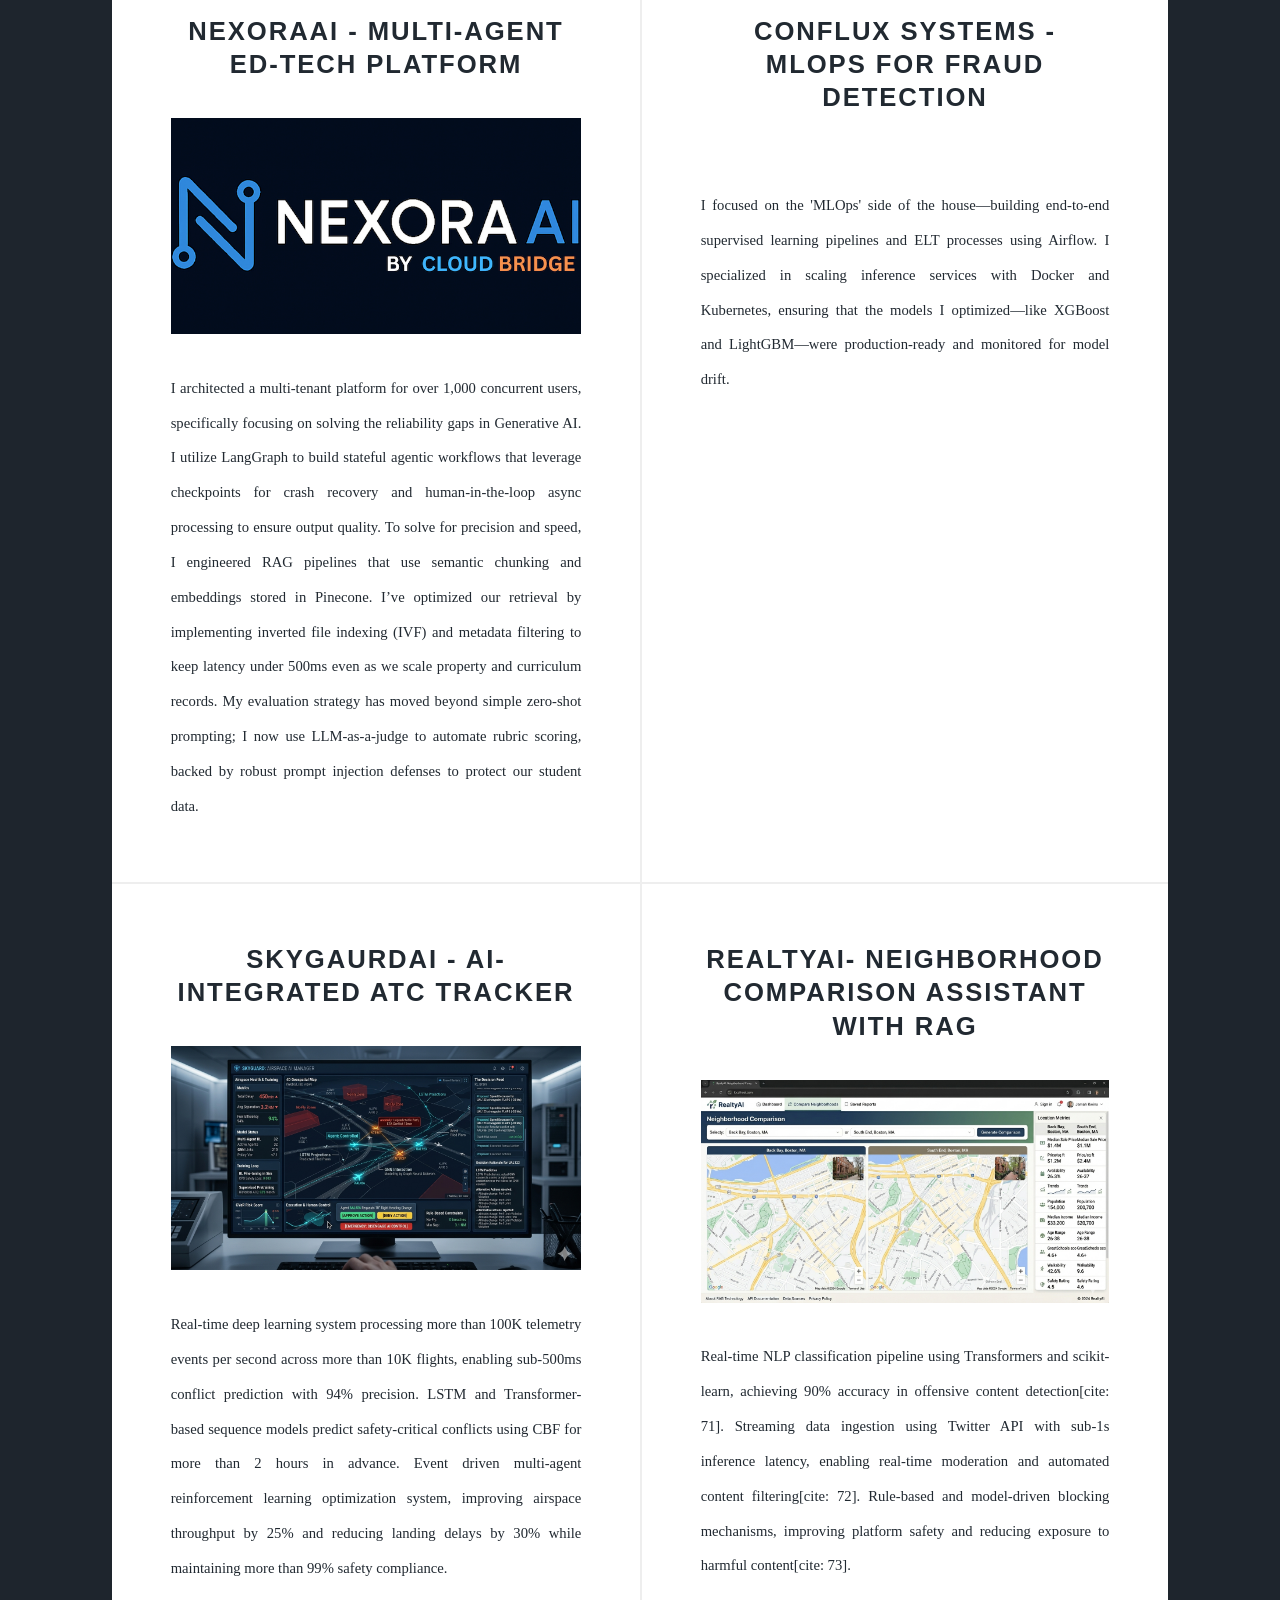
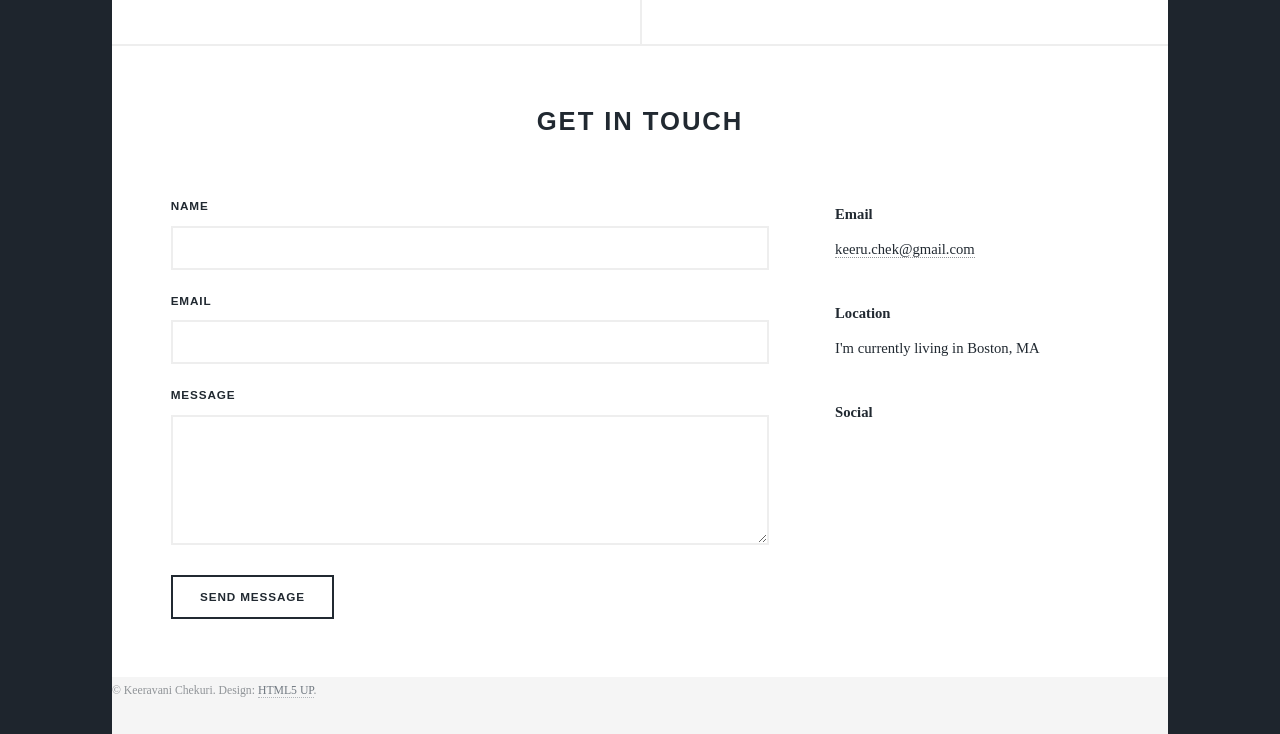
==== commit 61b5897b: "Update index.html" ====
--- a/index.html
+++ b/index.html
@@ -1,31 +1,54 @@
 <!DOCTYPE HTML>
 <html>
 	<head>
-		<title>Keeravani Chekuri Portfolio</title>
+		<title>Keeravani Chekuri | AI Engineer Portfolio</title>
 		<meta charset="utf-8" />
 		<meta name="viewport" content="width=device-width, initial-scale=1, user-scalable=no" />
 		<link rel="stylesheet" href="assets/css/main.css" />
 		<noscript><link rel="stylesheet" href="assets/css/main.css" /></noscript>
 		<style>
-			/* Fix for Invisible Intro */
-			#intro { opacity: 1 !important; visibility: visible !important; }
+			/* Force Intro Visibility */
+			#intro { 
+				opacity: 1 !important; 
+				visibility: visible !important; 
+				display: flex !important;
+			}
 			
+			/* Project Hover Effect */
+			.image.fit { position: relative; display: block; overflow: hidden; }
+			.image.fit::after {
+				content: attr(data-title);
+				position: absolute;
+				top: 0; left: 0; width: 100%; height: 100%;
+				background: rgba(0, 0, 0, 0.8);
+				color: #fff;
+				display: flex;
+				align-items: center;
+				justify-content: center;
+				opacity: 0;
+				transition: opacity 0.3s ease;
+				font-weight: bold;
+				text-align: center;
+				padding: 20px;
+			}
+			.image.fit:hover::after { opacity: 1; }
+
 			/* Side-by-Side About Me */
-			.about-container { display: flex; align-items: center; gap: 2rem; text-align: left; }
+			.about-container { display: flex; align-items: center; gap: 3rem; text-align: left; }
 			.about-text { flex: 1; }
-			.about-image { flex: 0 0 40%; }
-			.about-image img { width: 100%; border-radius: 8px; }
+			.about-image { flex: 0 0 35%; }
+			.about-image img { width: 100%; border-radius: 10px; box-shadow: 0 4px 20px rgba(0,0,0,0.2); }
 
-			/* Side-by-Side Contact Section */
-			.contact-container { display: flex; gap: 4rem; margin-top: 2rem; }
-			.contact-form { flex: 1; }
-			.contact-info { flex: 0 0 35%; }
-			.contact-info ul { list-style: none; padding: 0; }
-			.contact-info li { margin-bottom: 1.5rem; }
-			.social-icons { display: flex; gap: 1rem; font-size: 1.5rem; }
+			/* Side-by-Side Contact & Footer */
+			.contact-wrapper { display: flex; gap: 4rem; align-items: flex-start; }
+			.contact-form-side { flex: 1; }
+			.contact-info-side { flex: 0 0 30%; }
+			.contact-info-side ul { list-style: none; padding: 0; }
+			.contact-info-side li { margin-bottom: 2rem; }
+			.social-row { display: flex; gap: 1.5rem; font-size: 1.5rem; margin-top: 10px; }
 
 			@media screen and (max-width: 980px) {
-				.about-container, .contact-container { flex-direction: column; }
+				.about-container, .contact-wrapper { flex-direction: column; }
 				.about-image { order: -1; width: 100%; }
 			}
 		</style>
@@ -42,94 +65,7 @@
 			</div>
 
 			<header id="header">
-				<a href="index.html" class="logo">Portfolio</a>
-			</header>
-
-			<nav id="nav">
-				<ul class="links">
-					<li class="active"><a href="index.html">Portfolio</a></li>
-				</ul>
-			</nav>
-
-			<div id="main">
-				<article class="post featured">
-					<div class="about-container">
-						<div class="about-text">
-							<header class="major">
-								<h2>About Me</h2>
-							</header>
-							<p>I am an AI/ML Engineer with a career focused on taking complex data systems from '0 to 1' while maintaining high production standards. In my current role as Founding AI Engineer at Nexora AI, I architected a multi-tenant platform for over 1,000 concurrent users, specifically focusing on solving the reliability gaps in Generative AI. I previously worked as an ML Engineer where I focused on the 'MLOps' side of the house building end-to-end supervised learning pipelines and ELT processes. By combining this foundational ML infrastructure experience with my current focus on agentic LLM systems, I'm able to build AI products that are not just innovative, but scalable, secure, and cost-effective. [cite: 9, 10, 22, 24]</p>
-						</div>
-						<div class="about-image">
-							<img src="assets/images/image.jpg" alt="Keeravani Chekuri" />
-						</div>
-					</div>
-				</article>
-
-				<section class="posts">
-					<article>
-						<header><h2>NexoraAI - Multi-agent ed-tech platform</h2></header>
-						<p>I architected a multi-tenant platform for over 1,000 concurrent users, specifically focusing on solving the reliability gaps in Generative AI. I utilize LangGraph to build stateful agentic workflows that leverage checkpoints for crash recovery. [cite: 24, 31]</p>
-					</article>
-					<article>
-						<header><h2>conflux systems - MLOps for fraud detection</h2></header>
-						<p>I focused on the 'MLOps' side of the house—building end-to-end supervised learning pipelines and ELT processes using Airflow. [cite: 43, 54, 58]</p>
-					</article>
-				</section>
-
-				<section>
-					<header class="major">
-						<h2>Get In Touch</h2>
-					</header>
-					<div class="contact-container">
-						<div class="contact-form">
-							<form method="post" action="#">
-								<div class="fields">
-									<div class="field"><label>Name</label><input type="text" /></div>
-									<div class="field"><label>Email</label><input type="text" /></div>
-									<div class="field"><label>Message</label><textarea rows="3"></textarea></div>
-								</div>
-								<ul class="actions"><li><input type="submit" value="Send Message" /></li></ul>
-							</form>
-						</div>
-						<div class="contact-info">
-							<ul>
-								<li><strong>Email:</strong><br /><a href="mailto:keeru.chek@gmail.com">keeru.chek@gmail.com</a> </li>
-								<li><strong>Location:</strong><br />Boston, MA </li>
-								<li><strong>Social:</strong>
-									<div class="social-icons">
-										<a href="https://linkedin.com/in/keeravani-chekuri/" class="icon brands fa-linkedin"></a>
-										<a href="https://github.com/keeruchek" class="icon brands fa-github"></a>
-										<a href="#" class="icon brands fa-medium"></a>
-									</div>
-								</li>
-							</ul>
-						</div>
-					</div>
-				</section>
-			</div>
-		</div>
-
-		<script src="assets/js/jquery.min.js"></script>
-		<script src="assets/js/jquery.scrolly.min.js"></script>
-		<script src="assets/js/main.js"></script>
-	</body>
-</html>			}
-		</style>
-	</head>
-	<body class="is-preload">
-		<div id="wrapper" class="fade-in">
-			<div id="intro">
-				<h1>HI THERE !<br />
-				MY NAME IS KEERAVANI</h1>
-				<p>WELCOME TO MY PORTFOLIO. CHECK OUT SOME OF MY PROJECTS HERE AND LEARN MORE ABOUT ME.</p>
-				<ul class="actions">
-					<li><a href="#header" class="button icon solid solo fa-arrow-down scrolly">Continue</a></li>
-				</ul>
-			</div>
-
-			<header id="header">
-				<a href="index.html" class="logo">Portfolio</a>
+				<a href="index.html" class="logo">AI Portfolio</a>
 			</header>
 
 			<nav id="nav">
@@ -144,99 +80,87 @@
 
 			<div id="main">
 				<article class="post featured">
-					<header class="major">
-						<h2>About Me</h2>
-						<p>I am an AI/ML Engineer with a career focused on taking complex data systems from '0 to 1' while maintaining high production standards[cite: 9]. In my current role as Founding AI Engineer at Nexora AI, I architected a multi-tenant platform for over 1,000 concurrent users, specifically focusing on solving the reliability gaps in Generative AI[cite: 10, 24]. I previously worked as an ML Engineer where I focused on the 'MLOps' side of the house building end-to-end supervised learning pipelines and ELT processes[cite: 54, 58]. By combining this foundational ML infrastructure experience with my current focus on agentic LLM systems, I'm able to build AI products that are not just innovative, but scalable, secure, and cost-effective[cite: 12, 31].</p>
-					</header>
-					<a href="#" class="image main"><img src="assets/images/image.JPG" alt="Keeravani Chekuri" /></a>
+					<div class="about-container">
+						<div class="about-text">
+							<header class="major">
+								<h2>About Me</h2>
+							</header>
+							<p>I am an AI/ML Engineer with a career focused on taking complex data systems from '0 to 1' while maintaining high production standards. In my current role as Founding AI Engineer at Nexora AI, I architected a multi-tenant platform for over 1,000 concurrent users, specifically focusing on solving the reliability gaps in Generative AI. I previously worked as an ML Engineer where I focused on the 'MLOps' side of the house building end-to-end supervised learning pipelines and ELT processes. By combining this foundational ML infrastructure experience with my current focus on agentic LLM systems, I'm able to build AI products that are not just innovative, but scalable, secure, and cost-effective.</p>
+						</div>
+						<div class="about-image">
+							<img src="assets/images/image.JPG" alt="Keeravani Chekuri" />
+						</div>
+					</div>
 				</article>
 
 				<section class="posts">
 					<article>
-						<header>
-							<h2>NexoraAI - Multi-agent ed-tech platform</h2>
-						</header>
+						<header><h2>NexoraAI - Multi-agent ed-tech platform</h2></header>
 						<a href="#" class="image fit" data-title="NexoraAI - Multi-agent ed-tech platform">
 							<img src="assets/images/nexora.png" alt="" />
 						</a>
-						<p>I architected a multi-tenant platform for over 1,000 concurrent users, specifically focusing on solving the reliability gaps in Generative AI[cite: 24]. I utilize LangGraph to build stateful agentic workflows that leverage checkpoints for crash recovery and human-in-the-loop async processing to ensure output quality. To solve for precision and speed, I engineered RAG pipelines that use semantic chunking and embeddings stored in Pinecone[cite: 18, 31]. I’ve optimized our retrieval by implementing inverted file indexing (IVF) and metadata filtering to keep latency under 500ms even as we scale property and curriculum records[cite: 31, 33]. My evaluation strategy has moved beyond simple zero-shot prompting; I now use LLM-as-a-judge to automate rubric scoring, backed by robust prompt injection defenses to protect our student data[cite: 14, 19].</p>
+						<p>I architected a multi-tenant platform for over 1,000 concurrent users, specifically focusing on solving the reliability gaps in Generative AI. I utilize LangGraph to build stateful agentic workflows that leverage checkpoints for crash recovery and human-in-the-loop async processing to ensure output quality. To solve for precision and speed, I engineered RAG pipelines that use semantic chunking and embeddings stored in Pinecone. I’ve optimized our retrieval by implementing inverted file indexing (IVF) and metadata filtering to keep latency under 500ms even as we scale property and curriculum records. My evaluation strategy has moved beyond simple zero-shot prompting; I now use LLM-as-a-judge to automate rubric scoring, backed by robust prompt injection defenses to protect our student data.</p>
 					</article>
 
 					<article>
-						<header>
-							<h2>Conflux systems - MLOps for fraud detection</h2>
-						</header>
-						<a href="#" class="image fit" data-title="Conflux systems - MLOps for fraud detection">
+						<header><h2>conflux systems - MLOps for fraud detection</h2></header>
+						<a href="#" class="image fit" data-title="conflux systems - MLOps for fraud detection">
 							<img src="assets/images/conflux.png" alt="" />
 						</a>
-						<p>I focused on the 'MLOps' side of the house—building end-to-end supervised learning pipelines and ELT processes using Airflow[cite: 54, 58]. I specialized in scaling inference services with Docker and Kubernetes, ensuring that the models I optimized—like XGBoost and LightGBM—were production-ready and monitored for model drift[cite: 47, 55, 59].</p>
+						<p>I focused on the 'MLOps' side of the house—building end-to-end supervised learning pipelines and ELT processes using Airflow. I specialized in scaling inference services with Docker and Kubernetes, ensuring that the models I optimized—like XGBoost and LightGBM—were production-ready and monitored for model drift.</p>
 					</article>
 
 					<article>
-						<header>
-							<h2>SkyGuardAI - AI-Integrated ATC Tracker with Real-Time Deep Learning for Autonomous Airspace Management</h2>
-						</header>
-						<a href="#" class="image fit" data-title="SkyGuardAI - ATC Tracker">
+						<header><h2>skygaurdAI - AI-Integrated ATC Tracker</h2></header>
+						<a href="#" class="image fit" data-title="skygaurdAI - Autonomous Airspace Management">
 							<img src="assets/images/skyguard.png" alt="" />
 						</a>
-						<p>Real-time deep learning system processing more than 100K telemetry events per second across more than 10K flights, enabling sub-500ms conflict prediction with 94% precision[cite: 79]. LSTM and Transformer-based sequence models predict safety-critical conflicts using CBF for more than 2 hours in advance, improving airspace decision intelligence[cite: 80]. Event driven multi-agent reinforcement learning optimization system, improving airspace throughput by 25% and reducing landing delays by 30% while maintaining more than 99% safety compliance[cite: 81].</p>
+						<p>Real-time deep learning system processing more than 100K telemetry events per second across more than 10K flights, enabling sub-500ms conflict prediction with 94% precision. LSTM and Transformer-based sequence models predict safety-critical conflicts using CBF for more than 2 hours in advance. Event driven multi-agent reinforcement learning optimization system, improving airspace throughput by 25% and reducing landing delays by 30% while maintaining more than 99% safety compliance.</p>
 					</article>
 
 					<article>
-						<header>
-							<h2>realtyAI - Neighborhood Comparison Assistant with RAG</h2>
-						</header>
-						<a href="#" class="image fit" data-title="RealtyAI - RAG Assistant">
+						<header><h2>realtyAI- Neighborhood Comparison Assistant with RAG</h2></header>
+						<a href="#" class="image fit" data-title="realtyAI- Neighborhood Assistant">
 							<img src="assets/images/realty.png" alt="" />
 						</a>
-						<p>End-to-end RAG system integrating LLMs, vector databases, and external APIs, improving user decision efficiency by 50% through structured neighborhood comparisons[cite: 74, 75]. Semantic retrieval pipeline using embeddings, metadata filtering, and optimized indexing, achieving sub-500ms query latency across more than 10K property records[cite: 76]. Real-time data pipelines for ingestion, embedding generation, and vector indexing, maintaining 95% retrieval accuracy and high data freshness SLAs[cite: 77].</p>
-					</article>
-
-					<article>
-						<header>
-							<h2>clean tweets - NLP-Based Offensive Tweet Blocker</h2>
-						</header>
-						<a href="#" class="image fit" data-title="Clean Tweets - NLP Blocker">
-							<img src="assets/images/cleantweets.png" alt="" />
-						</a>
-						<p>Real-time NLP classification pipeline using Transformers and scikit-learn, achieving 90% accuracy in offensive content detection across multi-class sentiment categories[cite: 71]. Streaming data ingestion using Twitter API with sub-1s inference latency, enabling real-time moderation and automated content filtering[cite: 72]. Rule-based and model-driven blocking mechanisms, improving platform safety and reducing exposure to harmful content in simulated environments[cite: 73].</p>
+						<p>Real-time NLP classification pipeline using Transformers and scikit-learn, achieving 90% accuracy in offensive content detection[cite: 71]. Streaming data ingestion using Twitter API with sub-1s inference latency, enabling real-time moderation and automated content filtering[cite: 72]. Rule-based and model-driven blocking mechanisms, improving platform safety and reducing exposure to harmful content[cite: 73].</p>
 					</article>
 				</section>
 
 				<section>
-					<form method="post" action="#">
-						<div class="fields">
-							<div class="field">
-								<label for="name">Name</label>
-								<input type="text" name="name" id="name" />
-							</div>
-							<div class="field">
-								<label for="email">Email</label>
-								<input type="text" name="email" id="email" />
-							</div>
-							<div class="field">
-								<label for="message">Message</label>
-								<textarea name="message" id="message" rows="3"></textarea>
-							</div>
+					<header class="major">
+						<h2>Get In Touch</h2>
+					</header>
+					<div class="contact-wrapper">
+						<div class="contact-form-side">
+							<form method="post" action="#">
+								<div class="fields">
+									<div class="field"><label>Name</label><input type="text" /></div>
+									<div class="field"><label>Email</label><input type="text" /></div>
+									<div class="field"><label>Message</label><textarea rows="3"></textarea></div>
+								</div>
+								<ul class="actions"><li><input type="submit" value="Send Message" /></li></ul>
+							</form>
 						</div>
-						<ul class="actions">
-							<li><input type="submit" value="Send Message" /></li>
-						</ul>
-					</form>
+						<div class="contact-info-side">
+							<ul>
+								<li><strong>Email</strong><br /><a href="mailto:keeru.chek@gmail.com">keeru.chek@gmail.com</a></li>
+								<li><strong>Location</strong><br />I'm currently living in Boston, MA</li>
+								<li><strong>Social</strong>
+									<div class="social-row">
+										<a href="https://linkedin.com/in/keeravani-chekuri/" class="icon brands fa-linkedin"></a>
+										<a href="https://github.com/keeruchek" class="icon brands fa-github"></a>
+										<a href="https://medium.com/@keeruchekuri" class="icon brands fa-medium"></a>
+									</div>
+								</li>
+							</ul>
+						</div>
+					</div>
 				</section>
 			</div>
 
 			<footer id="footer">
-				<section class="split contact">
-					<section>
-						<h3>Email</h3>
-						<p><a href="mailto:keeru.chek@gmail.com">keeru.chek@gmail.com</a> [cite: 2]</p>
-					</section>
-					<section>
-						<h3>Location</h3>
-						<p>I'm currently living in Boston, MA [cite: 2]</p>
-					</section>
-				</section>
+				<p class="copyright">&copy; Keeravani Chekuri. Design: <a href="https://html5up.net">HTML5 UP</a>.</p>
 			</footer>
 		</div>
 
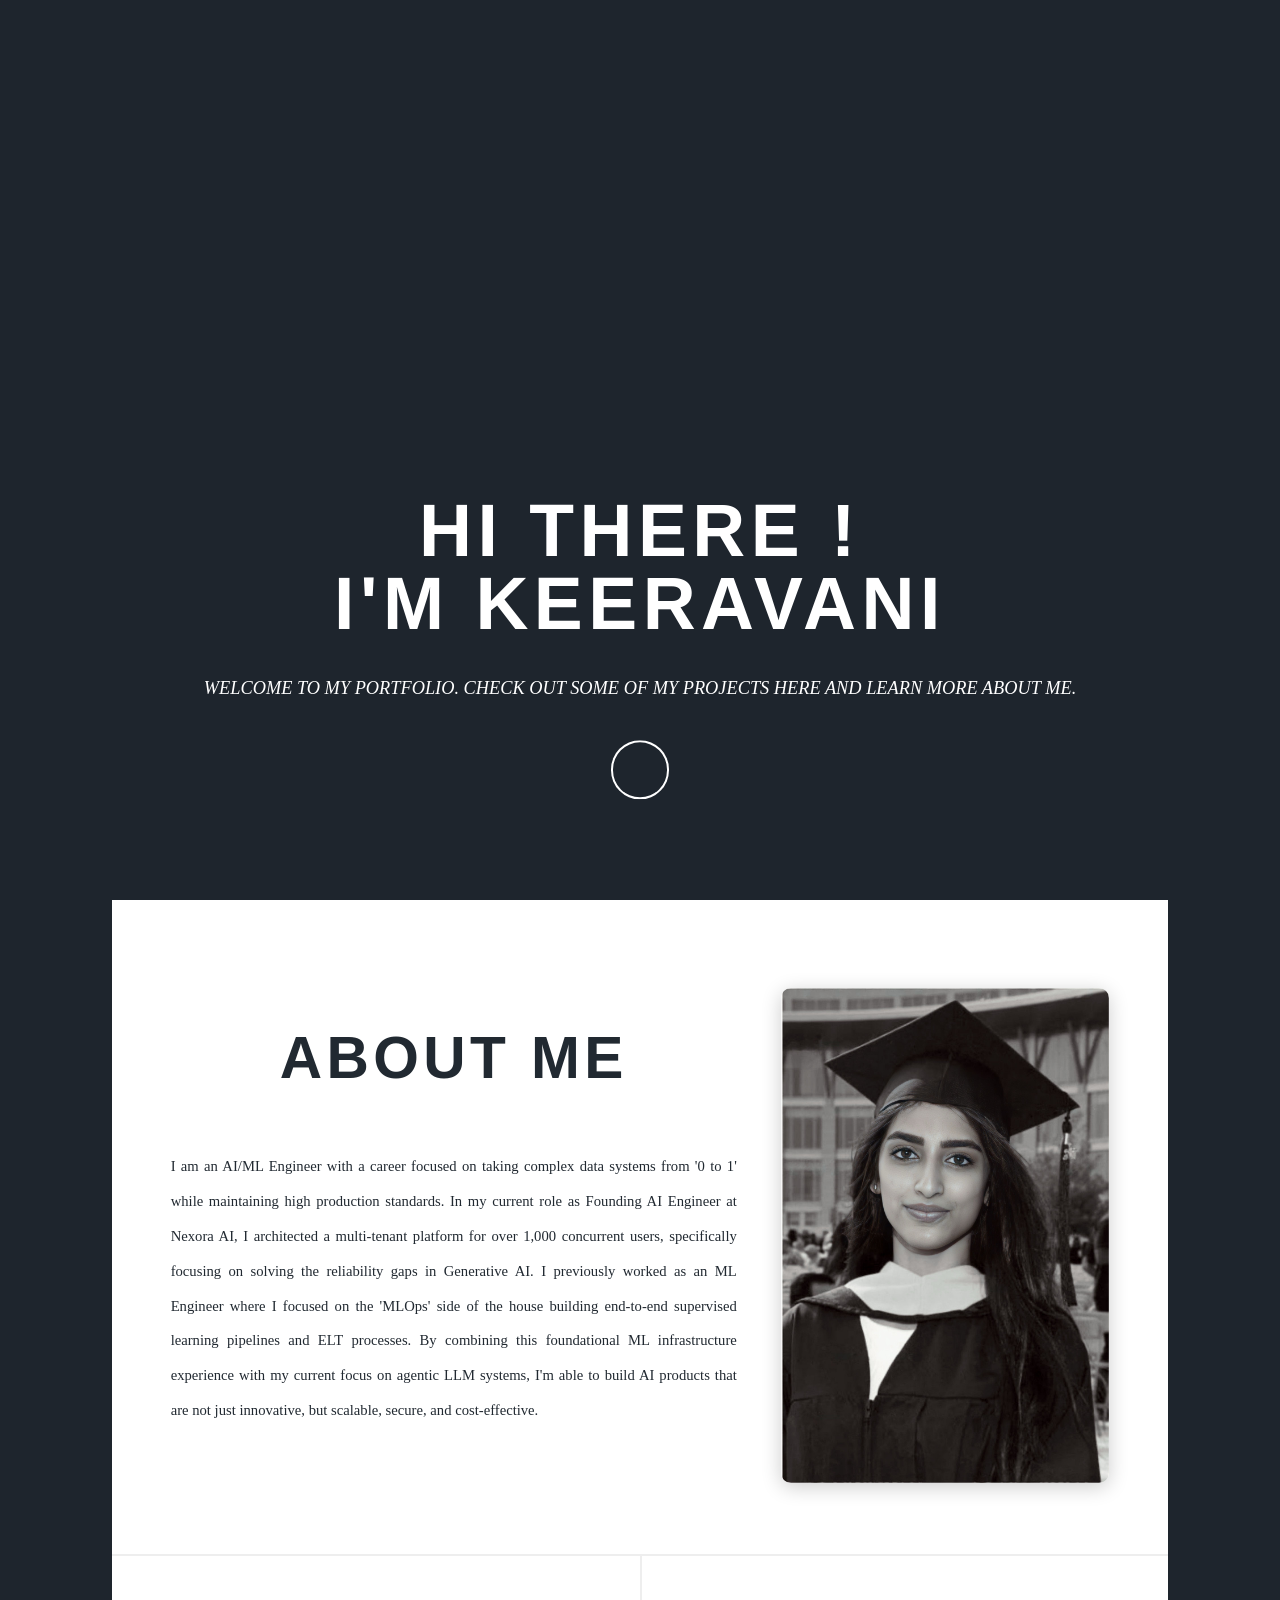
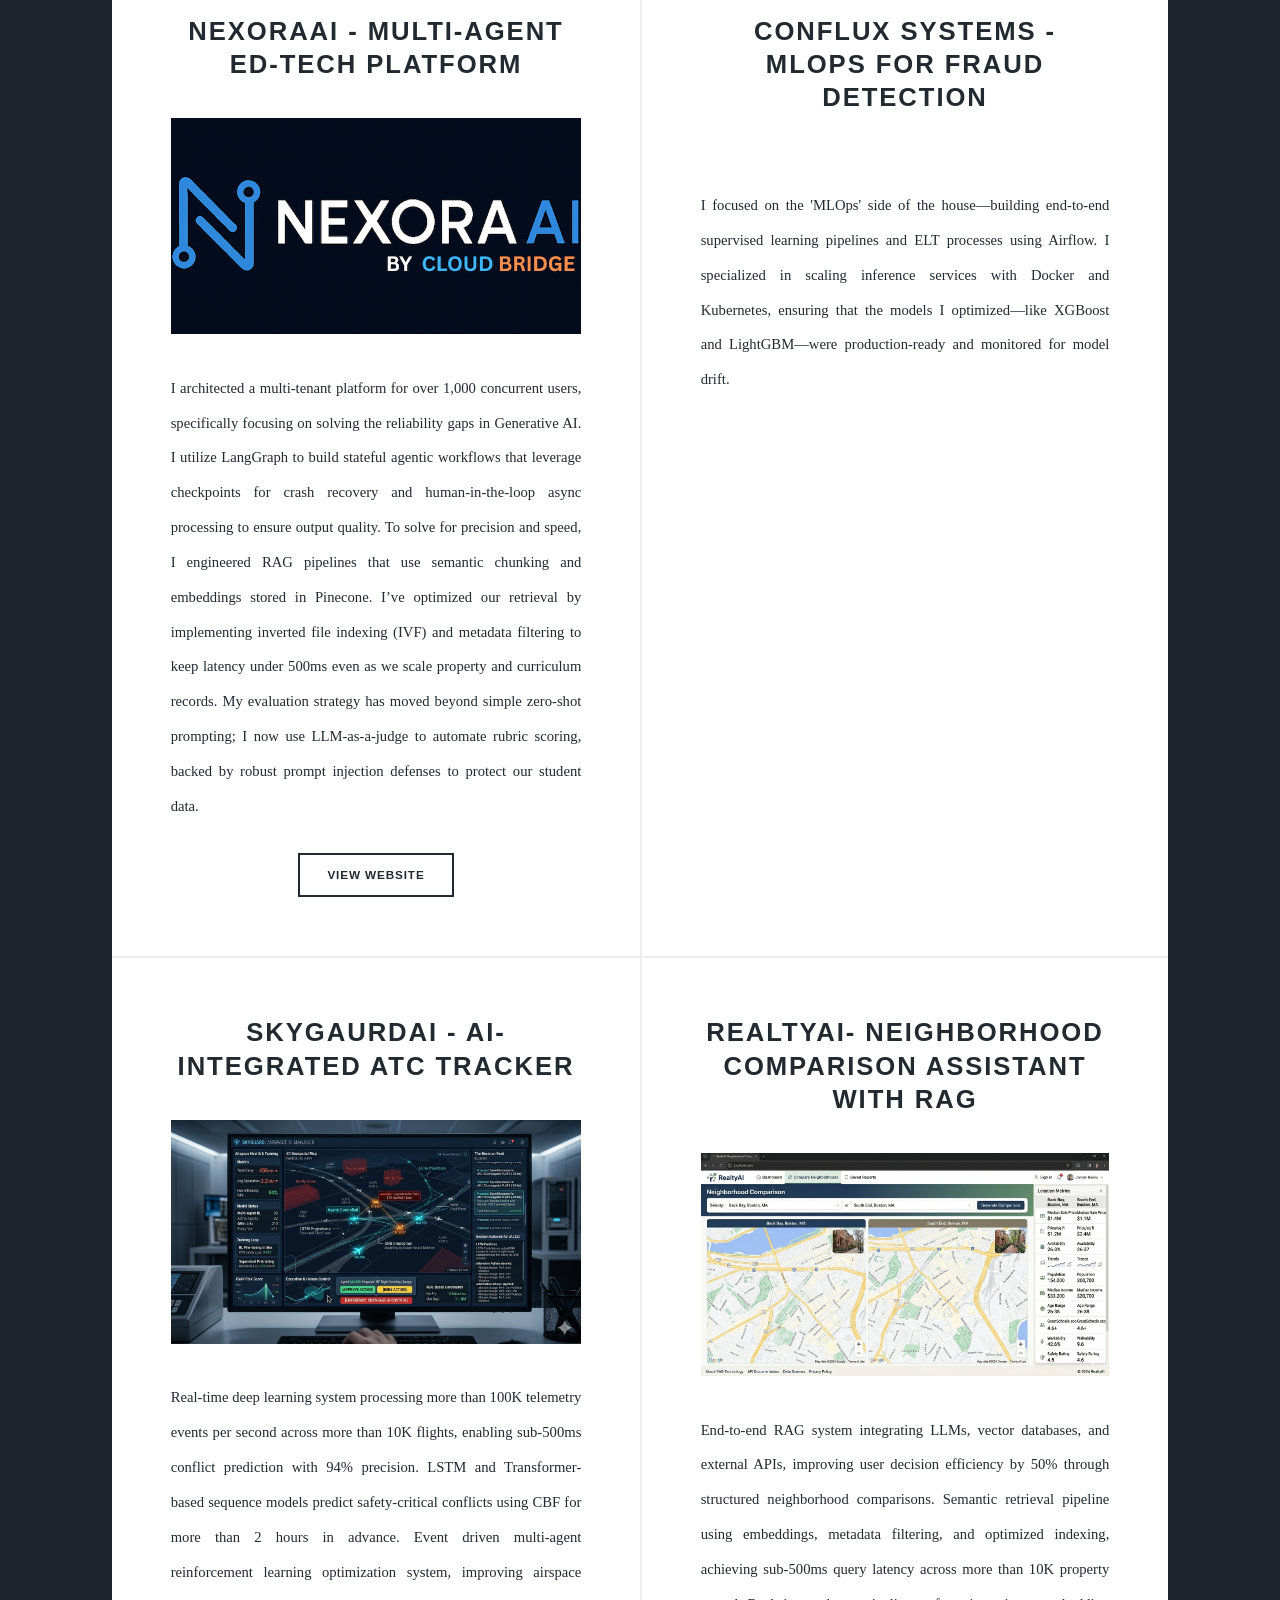
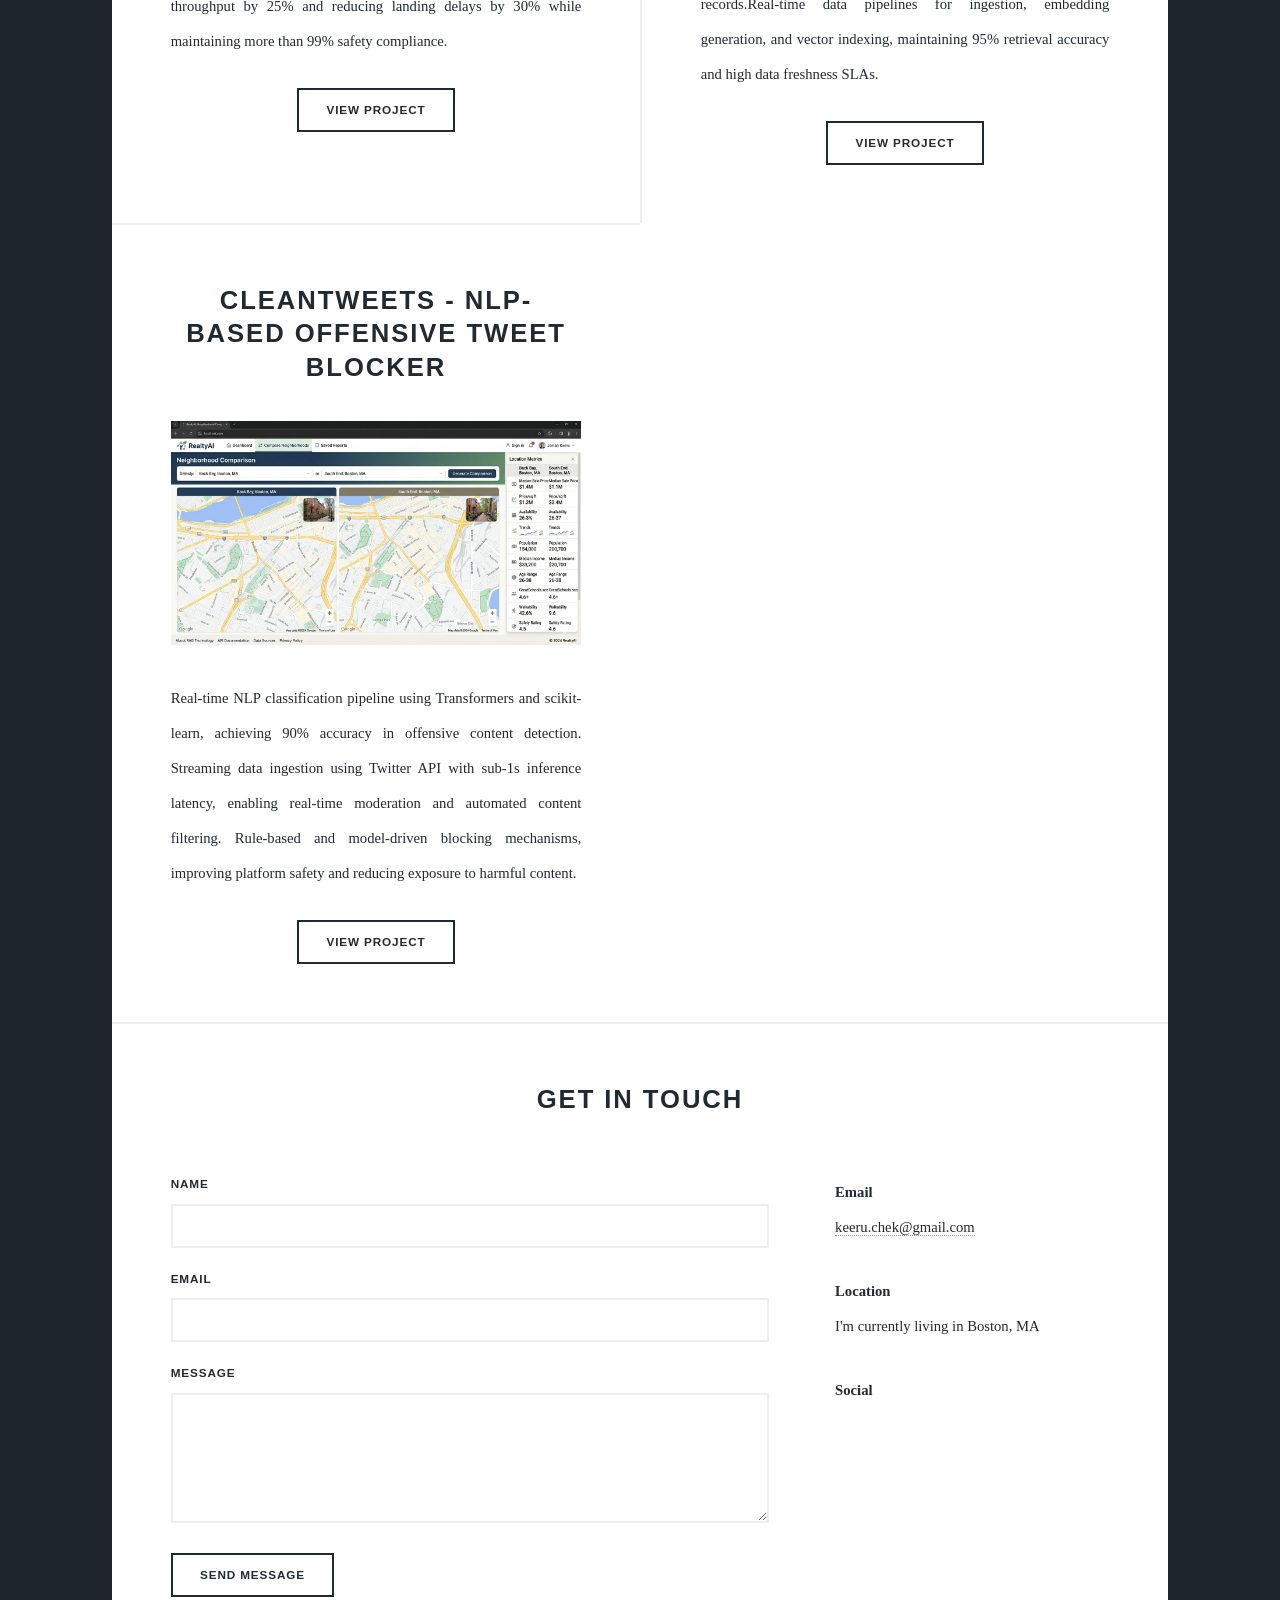
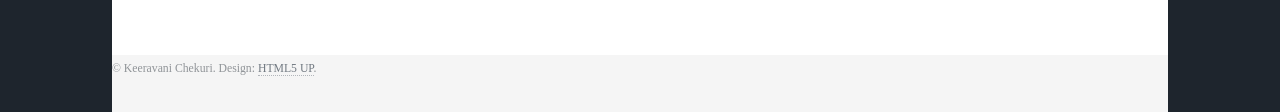
==== commit eaf25b84: "Update index.html" ====
--- a/index.html
+++ b/index.html
@@ -100,6 +100,7 @@
 							<img src="assets/images/nexora.png" alt="" />
 						</a>
 						<p>I architected a multi-tenant platform for over 1,000 concurrent users, specifically focusing on solving the reliability gaps in Generative AI. I utilize LangGraph to build stateful agentic workflows that leverage checkpoints for crash recovery and human-in-the-loop async processing to ensure output quality. To solve for precision and speed, I engineered RAG pipelines that use semantic chunking and embeddings stored in Pinecone. I’ve optimized our retrieval by implementing inverted file indexing (IVF) and metadata filtering to keep latency under 500ms even as we scale property and curriculum records. My evaluation strategy has moved beyond simple zero-shot prompting; I now use LLM-as-a-judge to automate rubric scoring, backed by robust prompt injection defenses to protect our student data.</p>
+						<ul class="actions special"><li><a href="https://nexoraschool.ai" class="button">View website</a></li></ul>
 					</article>
 
 					<article>
@@ -108,6 +109,7 @@
 							<img src="assets/images/conflux.png" alt="" />
 						</a>
 						<p>I focused on the 'MLOps' side of the house—building end-to-end supervised learning pipelines and ELT processes using Airflow. I specialized in scaling inference services with Docker and Kubernetes, ensuring that the models I optimized—like XGBoost and LightGBM—were production-ready and monitored for model drift.</p>
+						
 					</article>
 
 					<article>
@@ -116,6 +118,7 @@
 							<img src="assets/images/skyguard.png" alt="" />
 						</a>
 						<p>Real-time deep learning system processing more than 100K telemetry events per second across more than 10K flights, enabling sub-500ms conflict prediction with 94% precision. LSTM and Transformer-based sequence models predict safety-critical conflicts using CBF for more than 2 hours in advance. Event driven multi-agent reinforcement learning optimization system, improving airspace throughput by 25% and reducing landing delays by 30% while maintaining more than 99% safety compliance.</p>
+						<ul class="actions special"><li><a href="https://keeruchek.github.io/ATC-Agent/" class="button">View project</a></li></ul>
 					</article>
 
 					<article>
@@ -123,7 +126,16 @@
 						<a href="#" class="image fit" data-title="realtyAI- Neighborhood Assistant">
 							<img src="assets/images/realty.png" alt="" />
 						</a>
-						<p>Real-time NLP classification pipeline using Transformers and scikit-learn, achieving 90% accuracy in offensive content detection[cite: 71]. Streaming data ingestion using Twitter API with sub-1s inference latency, enabling real-time moderation and automated content filtering[cite: 72]. Rule-based and model-driven blocking mechanisms, improving platform safety and reducing exposure to harmful content[cite: 73].</p>
+						<p>End-to-end RAG system integrating LLMs, vector databases, and external APIs, improving user decision efficiency by 50% through structured neighborhood comparisons. Semantic retrieval pipeline using embeddings, metadata filtering, and optimized indexing, achieving sub-500ms query latency across more than 10K property records.Real-time data pipelines for ingestion, embedding generation, and vector indexing, maintaining 95% retrieval accuracy and high data freshness SLAs.</p>
+						<ul class="actions special"><li><a href="https://placecomparatorapp-7vtfhbrdmgbkg74mqj8tw5.streamlit.app" class="button">View project</a></li></ul>
+					</article>
+					<article>
+						<header><h2>CleanTweets - NLP-Based Offensive Tweet Blocker</h2></header>
+						<a href="#" class="image fit" data-title="realtyAI- Neighborhood Assistant">
+							<img src="assets/images/realty.png" alt="" />
+						</a>
+						<p>Real-time NLP classification pipeline using Transformers and scikit-learn, achieving 90% accuracy in offensive content detection. Streaming data ingestion using Twitter API with sub-1s inference latency, enabling real-time moderation and automated content filtering. Rule-based and model-driven blocking mechanisms, improving platform safety and reducing exposure to harmful content.</p>
+						<ul class="actions special"><li><a href="https://cleantweets.streamlit.app" class="button">View project</a></li></ul>
 					</article>
 				</section>
 
@@ -148,9 +160,9 @@
 								<li><strong>Location</strong><br />I'm currently living in Boston, MA</li>
 								<li><strong>Social</strong>
 									<div class="social-row">
-										<a href="https://linkedin.com/in/keeravani-chekuri/" class="icon brands fa-linkedin"></a>
+										<a href="https://www.linkedin.com/in/keeravani-chekuri/" class="icon brands fa-linkedin"></a>
 										<a href="https://github.com/keeruchek" class="icon brands fa-github"></a>
-										<a href="https://medium.com/@keeruchekuri" class="icon brands fa-medium"></a>
+										<a href="https://medium.com/keeruchekuri" class="icon brands fa-medium"></a>
 									</div>
 								</li>
 							</ul>
